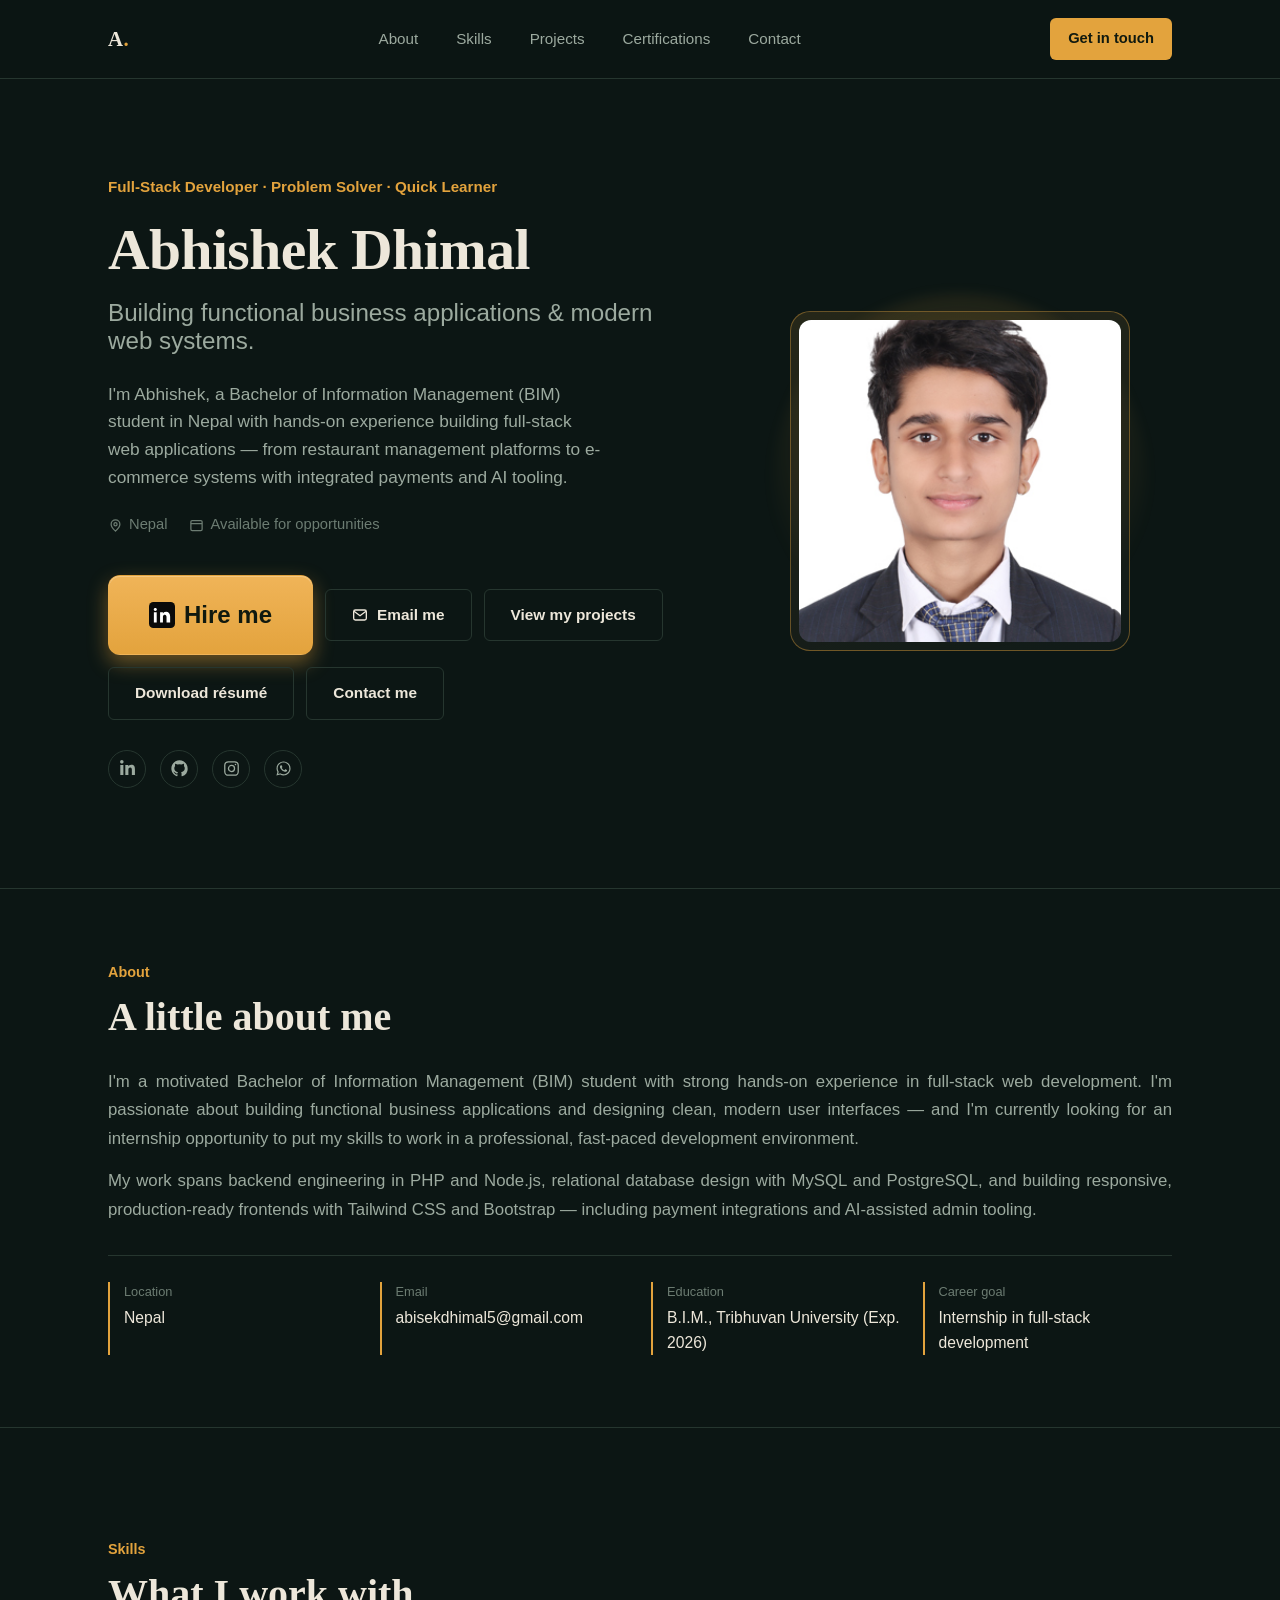
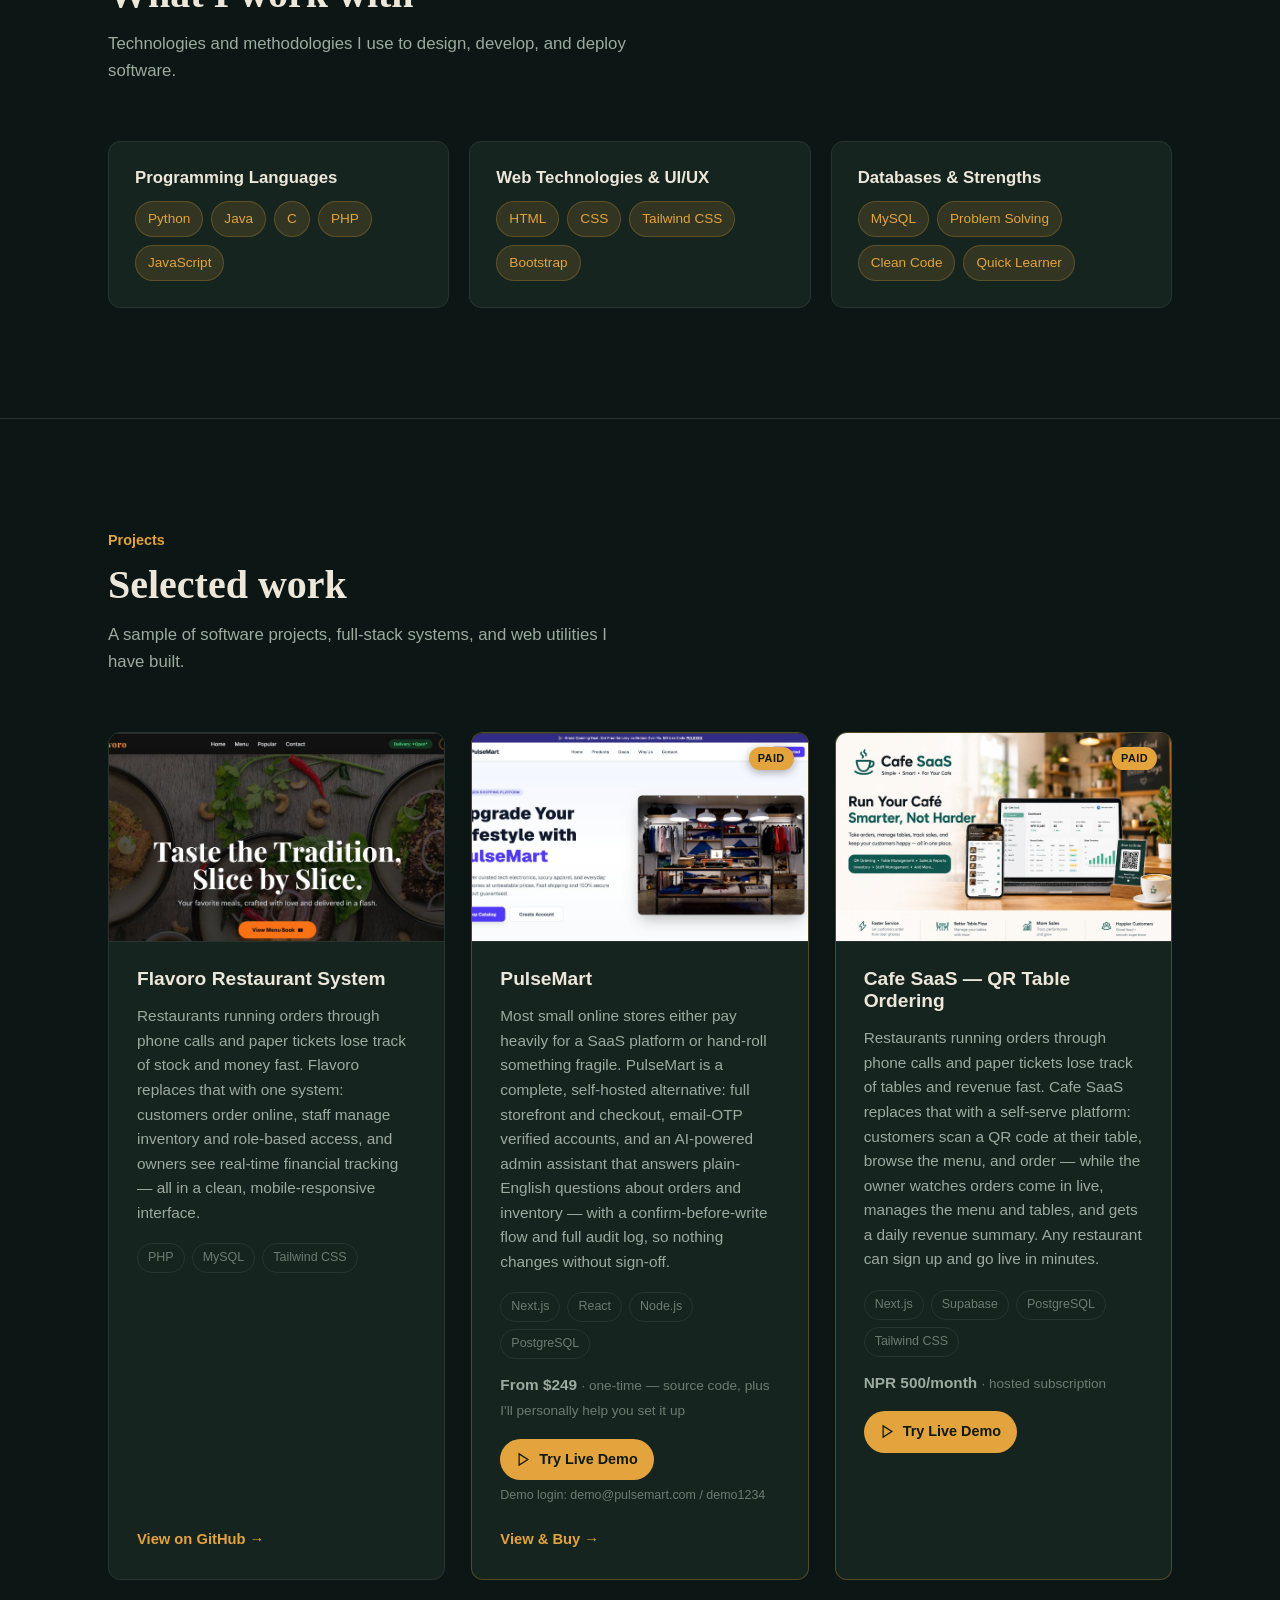
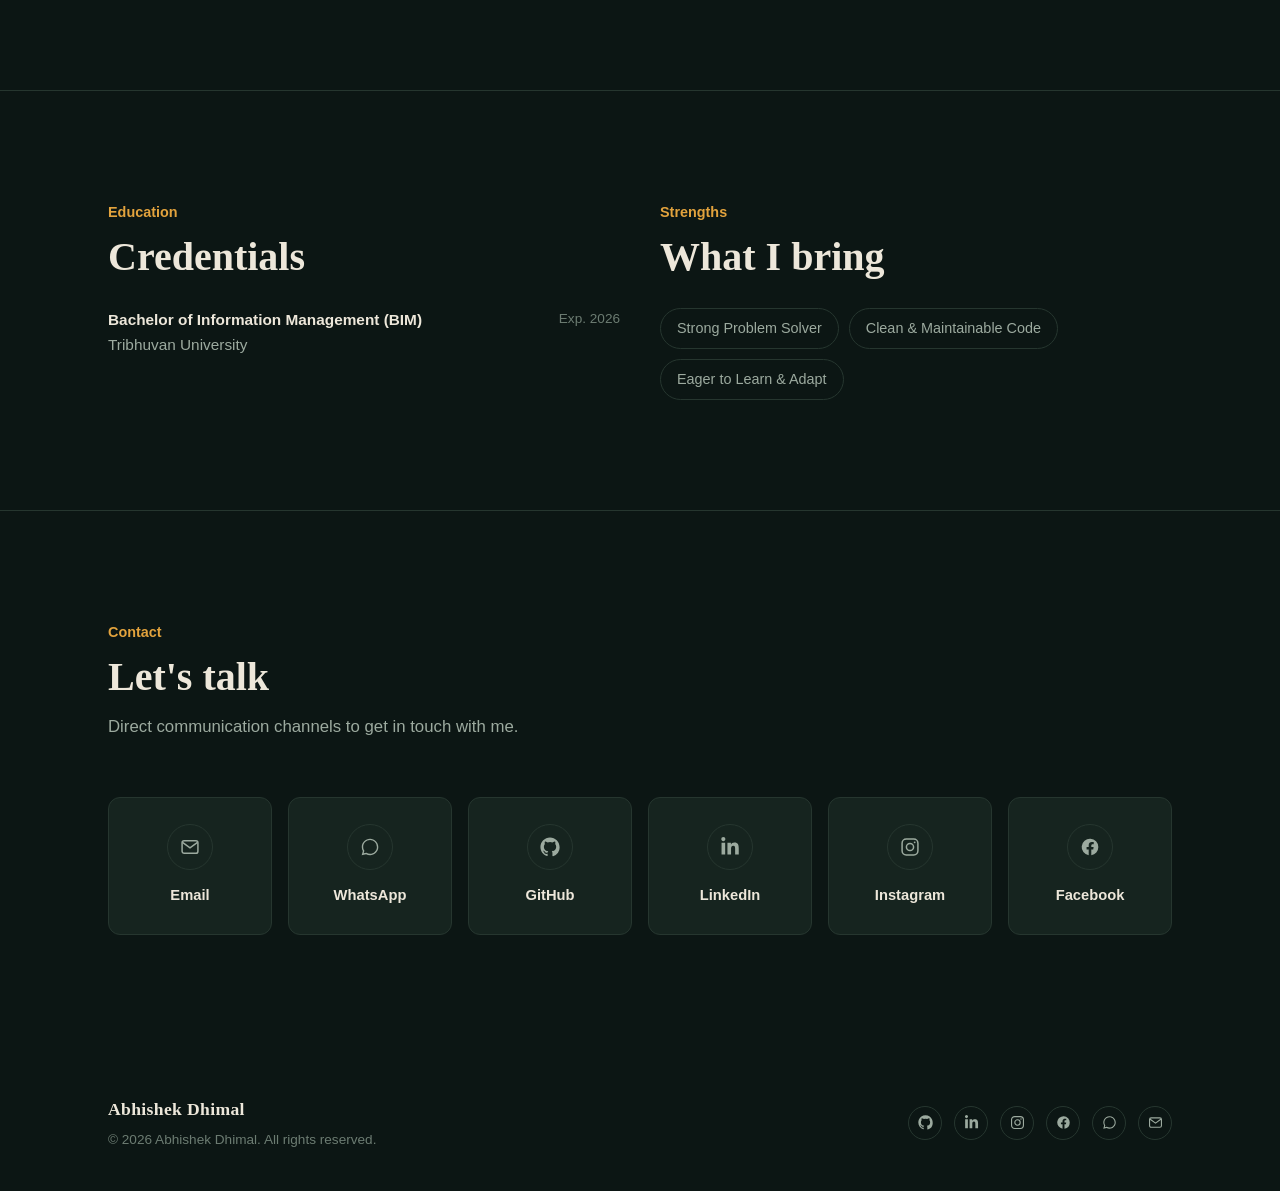
==== index.html @ b57d2985 "style: widen about section paragraphs and add justification Co-authored-by: aider (gemini/gemini-3.5" ====
<!DOCTYPE html>
<html lang="en">
<head>
<meta charset="UTF-8">
<meta name="viewport" content="width=device-width, initial-scale=1.0">
<title>Abhishek Dhimal — Portfolio</title>
<meta name="description" content="Abhishek Dhimal's personal portfolio — projects, skills, and contact.">

<meta property="og:type" content="website">
<meta property="og:url" content="https://abhishekdhimal.com.np">
<meta property="og:title" content="Abhishek Dhimal — Full-Stack Developer">
<meta property="og:description" content="BIM student building full-stack web applications — from restaurant management systems to e-commerce platforms with integrated payments and AI tooling.">
<meta property="og:image" content="https://abhishekdhimal.com.np/assets/pulsemart.jpg">
<meta name="twitter:card" content="summary_large_image">
<meta name="twitter:title" content="Abhishek Dhimal — Full-Stack Developer">
<meta name="twitter:description" content="BIM student building full-stack web applications — from restaurant management systems to e-commerce platforms with integrated payments and AI tooling.">
<meta name="twitter:image" content="https://abhishekdhimal.com.np/assets/pulsemart.jpg">
<!-- TODO: once you upload assets/profile.jpg, swap og:image/twitter:image above to point at that instead of pulsemart.jpg -->

<style>
  :root {
    /* ---------- Color tokens ---------- */
    --color-bg: #0C1614;
    --color-bg-raised: #121E1B;
    --color-bg-card: #16241F;
    --color-border: #26362F;
    --color-text: #EDE7DA;
    --color-text-dim: #9CAA9F;
    --color-text-faint: #6C7C72;
    --color-accent: #E3A33D;
    --color-accent-soft: rgba(227, 163, 61, 0.14);
    --color-accent-dim: #B9812A;

    /* ---------- Type ---------- */
    --font-display: 'Fraunces', Georgia, 'Times New Roman', serif;
    --font-body: 'Inter', -apple-system, BlinkMacSystemFont, 'Segoe UI', sans-serif;

    /* ---------- Layout ---------- */
    --max-width: 1120px;
    --radius-sm: 6px;
    --radius-md: 12px;
    --radius-lg: 20px;
    --transition: 240ms cubic-bezier(0.4, 0, 0.2, 1);
  }

  @media (prefers-reduced-motion: reduce) {
    * { animation-duration: 0.01ms !important; animation-iteration-count: 1 !important; transition-duration: 0.01ms !important; scroll-behavior: auto !important; }
  }

  *, *::before, *::after { box-sizing: border-box; }
  html { scroll-behavior: smooth; }

  body {
    margin: 0;
    background: var(--color-bg);
    color: var(--color-text);
    font-family: var(--font-body);
    font-size: 16px;
    line-height: 1.6;
    -webkit-font-smoothing: antialiased;
  }

  img { max-width: 100%; display: block; }

  a { color: inherit; text-decoration: none; }

  :focus-visible {
    outline: 2px solid var(--color-accent);
    outline-offset: 3px;
    border-radius: 4px;
  }

  h1, h2, h3, h4 {
    font-family: var(--font-display);
    font-weight: 600;
    line-height: 1.15;
    margin: 0;
    color: var(--color-text);
  }

  p { margin: 0; }

  .container {
    max-width: var(--max-width);
    margin: 0 auto;
    padding: 0 28px;
  }

  .section {
    padding: 110px 0;
    border-bottom: 1px solid var(--color-border);
  }

  #about.section {
    padding: 72px 0;
  }

  .section-head {
    max-width: 620px;
    margin-bottom: 56px;
  }

  #about .section-head {
    margin-bottom: 28px;
  }

  .section-head .kicker {
    color: var(--color-accent);
    font-size: 0.9rem;
    font-weight: 600;
    margin-bottom: 10px;
    display: block;
  }

  .section-head h2 {
    font-size: clamp(1.8rem, 3.2vw, 2.5rem);
  }

  .section-head .sub {
    margin-top: 14px;
    color: var(--color-text-dim);
    font-size: 1.05rem;
    max-width: 56ch;
  }

  /* ---------- Skip link ---------- */
  .skip-link {
    position: absolute;
    left: -9999px;
    top: auto;
    background: var(--color-accent);
    color: #10190f;
    padding: 12px 18px;
    border-radius: var(--radius-sm);
    z-index: 200;
    font-weight: 600;
  }
  .skip-link:focus {
    left: 20px;
    top: 20px;
  }

  /* ---------- Nav ---------- */
  .nav {
    position: sticky;
    top: 0;
    z-index: 100;
    background: rgba(12, 22, 20, 0.86);
    backdrop-filter: blur(10px);
    border-bottom: 1px solid var(--color-border);
  }

  .nav-inner {
    max-width: var(--max-width);
    margin: 0 auto;
    padding: 18px 28px;
    display: flex;
    align-items: center;
    justify-content: space-between;
  }

  .logo {
    font-family: var(--font-display);
    font-size: 1.3rem;
    font-weight: 600;
    letter-spacing: 0.02em;
    color: var(--color-text);
  }
  .logo span { color: var(--color-accent); }

  .nav-links {
    display: flex;
    gap: 34px;
    list-style: none;
    margin: 0;
    padding: 0;
  }

  .nav-links a {
    font-size: 0.95rem;
    color: var(--color-text-dim);
    transition: color var(--transition);
    padding: 6px 2px;
    border-bottom: 1px solid transparent;
  }
  .nav-links a:hover,
  .nav-links a:focus-visible { color: var(--color-text); border-bottom-color: var(--color-accent); }

  .nav-toggle {
    display: none;
    background: none;
    border: 1px solid var(--color-border);
    border-radius: var(--radius-sm);
    color: var(--color-text);
    width: 42px;
    height: 38px;
    align-items: center;
    justify-content: center;
    cursor: pointer;
  }
  .nav-toggle svg { width: 20px; height: 20px; }

  .nav-cta {
    display: inline-flex;
    align-items: center;
    gap: 8px;
    padding: 9px 18px;
    background: var(--color-accent);
    color: #10190f;
    border-radius: var(--radius-sm);
    font-weight: 600;
    font-size: 0.92rem;
    transition: background var(--transition), transform var(--transition);
  }
  .nav-cta:hover, .nav-cta:focus-visible { background: #f0b458; transform: translateY(-1px); }

  /* ---------- Hero ---------- */
  .hero {
    padding: 96px 0 100px;
    border-bottom: 1px solid var(--color-border);
  }

  .hero-inner {
    display: grid;
    grid-template-columns: 1.15fr 0.85fr;
    gap: 64px;
    align-items: center;
  }

  .hero-eyebrow {
    color: var(--color-accent);
    font-size: 0.95rem;
    font-weight: 600;
    margin-bottom: 18px;
  }

  .hero h1 {
    font-size: clamp(2.4rem, 5vw, 3.6rem);
    letter-spacing: -0.01em;
  }

  .hero h1 .accent-line {
    display: block;
    color: var(--color-text-dim);
    font-size: 0.42em;
    font-family: var(--font-body);
    font-weight: 500;
    margin-top: 16px;
    letter-spacing: 0;
  }

  .hero-about {
    margin-top: 26px;
    color: var(--color-text-dim);
    font-size: 1.08rem;
    max-width: 52ch;
  }

  .hero-meta {
    margin-top: 22px;
    display: flex;
    gap: 22px;
    flex-wrap: wrap;
    color: var(--color-text-faint);
    font-size: 0.92rem;
  }
  .hero-meta span { display: inline-flex; align-items: center; gap: 6px; }
  .hero-meta svg { width: 15px; height: 15px; flex-shrink: 0; }

  .hero-actions {
    margin-top: 38px;
    display: flex;
    gap: 12px;
    flex-wrap: wrap;
    align-items: center;
  }

  .btn {
    display: inline-flex;
    align-items: center;
    gap: 9px;
    padding: 13px 26px;
    border-radius: var(--radius-sm);
    font-weight: 600;
    font-size: 0.96rem;
    transition: background var(--transition), transform var(--transition), border-color var(--transition);
    border: 1px solid transparent;
  }

  .btn-primary { background: var(--color-accent); color: #10190f; }
  .btn-primary:hover, .btn-primary:focus-visible { background: #f0b458; transform: translateY(-2px); }

  @keyframes floatBtn {
    0%, 100% { transform: translateY(0); }
    50% { transform: translateY(-4px); }
  }

  .btn-hire-prominent {
    background: linear-gradient(180deg, #f0b458, var(--color-accent));
    color: #10190f;
    padding: 20px 40px;
    font-size: 1.5rem;
    font-weight: 700;
    border-radius: var(--radius-md);
    box-shadow: 0 8px 20px rgba(227,163,61,0.45), 0 2px 6px rgba(0,0,0,0.3), inset 0 1px 0 rgba(255,255,255,0.25);
    animation: floatBtn 2.5s ease-in-out infinite;
  }
  .btn-hire-prominent:hover, .btn-hire-prominent:focus-visible {
    background: linear-gradient(180deg, #f5c06b, #f0b458);
    transform: translateY(-4px) scale(1.03);
    box-shadow: 0 12px 28px rgba(227,163,61,0.6), 0 4px 10px rgba(0,0,0,0.4), inset 0 1px 0 rgba(255,255,255,0.3);
    animation-play-state: paused;
  }

  .btn-secondary {
    background: transparent;
    color: var(--color-text);
    border-color: var(--color-border);
  }
  .btn-secondary:hover, .btn-secondary:focus-visible { border-color: var(--color-accent); color: var(--color-accent); transform: translateY(-2px); }

  .hero-socials {
    margin-top: 30px;
    display: flex;
    gap: 14px;
    align-items: center;
  }

  .icon-btn {
    width: 38px;
    height: 38px;
    display: inline-flex;
    align-items: center;
    justify-content: center;
    border: 1px solid var(--color-border);
    border-radius: 50%;
    color: var(--color-text-dim);
    transition: border-color var(--transition), color var(--transition), transform var(--transition);
  }
  .icon-btn svg { width: 17px; height: 17px; }
  .icon-btn:hover, .icon-btn:focus-visible {
    border-color: var(--color-accent);
    color: var(--color-accent);
    transform: translateY(-2px);
  }

  /* ---------- Profile image ---------- */
  .profile-frame {
    position: relative;
    justify-self: center;
    width: min(100%, 340px);
  }

  .profile-glow {
    position: absolute;
    inset: -18px;
    background: radial-gradient(circle at 50% 40%, rgba(227,163,61,0.28), transparent 70%);
    filter: blur(6px);
    border-radius: 50%;
    z-index: 0;
  }

  .profile-image-wrap {
    position: relative;
    z-index: 1;
    aspect-ratio: 1 / 1;
    border-radius: var(--radius-lg);
    border: 1px solid rgba(227, 163, 61, 0.4);
    padding: 8px;
    background: linear-gradient(160deg, rgba(227,163,61,0.12), rgba(255,255,255,0.02));
  }

  .profile-image-inner {
    position: relative;
    width: 100%;
    height: 100%;
    border-radius: calc(var(--radius-lg) - 8px);
    overflow: hidden;
    background: var(--color-bg-card);
  }

  .profile-placeholder {
    position: absolute;
    inset: 0;
    display: flex;
    flex-direction: column;
    align-items: center;
    justify-content: center;
    gap: 10px;
    color: var(--color-text-faint);
    background:
      radial-gradient(circle at 50% 35%, rgba(227,163,61,0.10), transparent 60%),
      repeating-linear-gradient(135deg, rgba(255,255,255,0.02) 0px, rgba(255,255,255,0.02) 2px, transparent 2px, transparent 14px);
  }

  .profile-placeholder svg { width: 64px; height: 64px; color: var(--color-text-faint); opacity: 0.7; }

  .profile-placeholder span {
    font-size: 0.8rem;
    text-align: center;
    max-width: 70%;
    color: var(--color-text-faint);
  }

  .profile-image-inner img {
    position: relative;
    z-index: 1;
    width: 100%;
    height: 100%;
    object-fit: cover;
    object-position: center;
  }

  /* ---------- About ---------- */
  .about-grid {
    display: block;
  }

  .about-text p {
    color: var(--color-text-dim);
    font-size: 1.05rem;
    line-height: 1.7;
    margin-bottom: 14px;
    text-align: justify;
    text-justify: inter-word;
  }
  .about-text p:last-child { margin-bottom: 0; }

  .about-facts {
    margin-top: 30px;
    display: grid;
    grid-template-columns: repeat(4, 1fr);
    gap: 22px;
    padding-top: 26px;
    border-top: 1px solid var(--color-border);
  }

  .fact { border-left: 2px solid var(--color-accent); padding-left: 14px; }
  .fact .label { font-size: 0.8rem; color: var(--color-text-faint); text-transform: none; margin-bottom: 3px; }
  .fact .value { font-size: 0.98rem; color: var(--color-text); }

  /* ---------- Skills ---------- */
  .skills-grid {
    display: grid;
    grid-template-columns: repeat(auto-fit, minmax(230px, 1fr));
    gap: 20px;
  }

  .skill-card {
    background: var(--color-bg-card);
    border: 1px solid var(--color-border);
    border-radius: var(--radius-md);
    padding: 26px;
  }

  .skill-card h3 { font-size: 1.05rem; margin-bottom: 14px; font-family: var(--font-body); font-weight: 600; }

  .skill-tags { display: flex; flex-wrap: wrap; gap: 8px; }

  .skill-tag {
    font-size: 0.85rem;
    padding: 6px 12px;
    border-radius: 999px;
    background: var(--color-accent-soft);
    color: var(--color-accent);
    border: 1px solid rgba(227,163,61,0.25);
  }

  /* ---------- Projects ---------- */
  .projects-grid {
    display: grid;
    grid-template-columns: repeat(auto-fit, minmax(300px, 1fr));
    gap: 26px;
  }

  .project-card {
    background: var(--color-bg-card);
    border: 1px solid var(--color-border);
    border-radius: var(--radius-md);
    overflow: hidden;
    display: flex;
    flex-direction: column;
    transition: border-color var(--transition), transform var(--transition);
  }

  .project-card:hover { border-color: var(--color-accent-dim); transform: translateY(-3px); }

  .project-media {
    position: relative;
    aspect-ratio: 16 / 10;
    background: var(--color-bg-raised);
    border-bottom: 1px solid var(--color-border);
    overflow: hidden;
  }

  .project-media img {
    position: relative;
    z-index: 1;
    width: 100%;
    height: 100%;
    object-fit: cover;
    object-position: top center;
  }

  .project-media-placeholder {
    position: absolute;
    inset: 0;
    display: flex;
    align-items: center;
    justify-content: center;
    background:
      radial-gradient(circle at 30% 20%, rgba(227,163,61,0.16), transparent 55%),
      repeating-linear-gradient(135deg, rgba(255,255,255,0.02) 0px, rgba(255,255,255,0.02) 2px, transparent 2px, transparent 16px);
  }
  .project-media-placeholder svg { width: 46px; height: 46px; color: var(--color-text-faint); opacity: 0.55; }

  .project-card-body {
    padding: 26px 28px 28px;
    display: flex;
    flex-direction: column;
    gap: 14px;
    flex: 1;
  }

  .project-card-body h3 { font-size: 1.2rem; font-family: var(--font-body); font-weight: 600; }
  .project-card-body p { color: var(--color-text-dim); font-size: 0.96rem; }

  .project-demo-cta {
    display: flex;
    flex-direction: column;
    align-items: flex-start;
    gap: 6px;
    margin-top: 2px;
  }
  .project-demo-btn {
    display: inline-flex;
    align-items: center;
    gap: 8px;
    background: var(--color-accent);
    color: #10190f;
    font-weight: 700;
    font-size: 0.9rem;
    padding: 9px 16px;
    border-radius: 999px;
    transition: var(--transition);
  }
  .project-demo-btn:hover { background: var(--color-accent-dim); }
  .project-demo-btn svg { width: 15px; height: 15px; }
  .project-demo-note {
    font-size: 0.78rem;
    color: var(--color-text-faint);
  }

  .project-tags { display: flex; flex-wrap: wrap; gap: 7px; margin-top: 4px; }
  .project-tags span {
    font-size: 0.78rem;
    color: var(--color-text-faint);
    border: 1px solid var(--color-border);
    padding: 4px 10px;
    border-radius: 999px;
  }

  .project-link {
    margin-top: auto;
    padding-top: 8px;
    color: var(--color-accent);
    font-size: 0.92rem;
    font-weight: 600;
    display: inline-flex;
    align-items: center;
    gap: 6px;
  }

  .project-card-title { display: flex; align-items: center; gap: 10px; flex-wrap: wrap; }

  .project-badge {
    font-size: 0.68rem;
    font-weight: 700;
    letter-spacing: 0.04em;
    color: #10190f;
    background: var(--color-accent);
    padding: 3px 9px;
    border-radius: 999px;
  }

  .project-badge--media {
    position: absolute;
    z-index: 2;
    top: 14px;
    right: 14px;
    box-shadow: 0 2px 10px rgba(0,0,0,0.35);
  }

  .project-card--paid { border-color: rgba(227,163,61,0.3); }

  .project-price {
    color: var(--color-accent);
    font-size: 0.95rem;
    font-weight: 600;
  }
  .project-price span { color: var(--color-text-faint); font-weight: 400; font-size: 0.85rem; }

  /* ---------- Certifications / Interests ---------- */
  .split-grid {
    display: grid;
    grid-template-columns: 1fr 1fr;
    gap: 40px;
  }

  .list-block ul { list-style: none; margin: 0; padding: 0; display: flex; flex-direction: column; gap: 14px; }
  .list-block li {
    display: flex;
    justify-content: space-between;
    gap: 14px;
    padding-bottom: 14px;
    border-bottom: 1px solid var(--color-border);
    color: var(--color-text-dim);
    font-size: 0.96rem;
  }
  .list-block li:last-child { border-bottom: none; padding-bottom: 0; }
  .list-block li strong { color: var(--color-text); font-weight: 600; }
  .list-block li .meta { color: var(--color-text-faint); font-size: 0.85rem; white-space: nowrap; }

  .interest-pills { display: flex; flex-wrap: wrap; gap: 10px; }
  .interest-pills span {
    padding: 8px 16px;
    border-radius: 999px;
    border: 1px solid var(--color-border);
    color: var(--color-text-dim);
    font-size: 0.9rem;
  }

  /* ---------- Contact ---------- */
  .contact-grid {
    display: grid;
    grid-template-columns: repeat(auto-fit, minmax(150px, 1fr));
    gap: 16px;
  }

  .contact-card {
    background: var(--color-bg-card);
    border: 1px solid var(--color-border);
    border-radius: var(--radius-md);
    padding: 26px 20px;
    display: flex;
    flex-direction: column;
    align-items: center;
    gap: 14px;
    text-align: center;
    transition: border-color var(--transition), transform var(--transition), background var(--transition);
  }
  .contact-card:hover, .contact-card:focus-visible { border-color: var(--color-accent-dim); transform: translateY(-3px); background: var(--color-bg-raised); }

  .contact-card .icon-btn { width: 46px; height: 46px; pointer-events: none; }
  .contact-card .icon-btn svg { width: 20px; height: 20px; }

  .contact-card .label { font-size: 0.92rem; color: var(--color-text); font-weight: 600; }

  /* ---------- Footer ---------- */
  .footer {
    padding: 50px 0 40px;
  }

  .footer-inner {
    display: flex;
    justify-content: space-between;
    align-items: center;
    flex-wrap: wrap;
    gap: 20px;
  }

  .footer-brand { display: flex; flex-direction: column; gap: 6px; }
  .footer-brand .logo { font-size: 1.1rem; }
  .footer-brand p { color: var(--color-text-faint); font-size: 0.85rem; }

  .footer-socials { display: flex; gap: 12px; }
  .footer-socials .icon-btn { width: 34px; height: 34px; }
  .footer-socials .icon-btn svg { width: 15px; height: 15px; }

  /* ---------- Responsive ---------- */
  @media (max-width: 860px) {
    .hero-inner { grid-template-columns: 1fr; }
    .profile-frame { order: -1; width: min(100%, 240px); }
    .about-facts { grid-template-columns: repeat(2, 1fr); }
    .split-grid { grid-template-columns: 1fr; }
    .section { padding: 76px 0; }
    #about.section { padding: 56px 0; }
  }

  @media (max-width: 720px) {
    .nav-links { display: none; }
    .nav-toggle { display: inline-flex; }
    .nav.open .nav-links {
      display: flex;
      position: absolute;
      top: 100%;
      left: 0;
      right: 0;
      flex-direction: column;
      background: var(--color-bg-raised);
      padding: 20px 28px;
      gap: 18px;
      border-bottom: 1px solid var(--color-border);
    }
    .about-facts { grid-template-columns: 1fr; }
    .footer-inner { flex-direction: column; align-items: flex-start; }
  }

  @media (max-width: 480px) {
    .hero-actions .btn {
      width: 100%;
      justify-content: center;
    }
  }
</style>
</head>
<body>

<a class="skip-link" href="#main">Skip to content</a>

<script>
  window.SOCIAL_LINKS = {
    github:    "https://github.com/abisek-stack",
    linkedin:  "https://www.linkedin.com/in/abhishek-dhimal-465858387/",
    instagram: "https://www.instagram.com/imabisek_3/", // TODO: add your Instagram link
    facebook:  "https://www.facebook.com/abishek.dhimal.1447", // TODO: add your Facebook link
    whatsapp:  "https://wa.me/9779827064592",
    email:     "mailto:abisekdhimal5@gmail.com?subject=Job%20Opportunity%20for%20Abhishek&body=Hi%20Abhishek%2C%0A%0AI%20came%20across%20your%20portfolio%20and%20wanted%20to%20reach%20out%20about..."
  };
</script>

<!-- ============ NAV ============ -->
<nav class="nav" id="siteNav">
  <div class="nav-inner">
    <a href="#top" class="logo">A<span>.</span></a>
    <ul class="nav-links">
      <li><a href="#about">About</a></li>
      <li><a href="#skills">Skills</a></li>
      <li><a href="#projects">Projects</a></li>
      <li><a href="#certifications">Certifications</a></li>
      <li><a href="#contact">Contact</a></li>
    </ul>
    <a href="#contact" class="nav-cta">Get in touch</a>
    <button class="nav-toggle" id="navToggle" aria-label="Toggle navigation menu" aria-expanded="false" aria-controls="siteNav">
      <svg viewBox="0 0 24 24" fill="none" stroke="currentColor" stroke-width="2"><line x1="3" y1="6" x2="21" y2="6"/><line x1="3" y1="12" x2="21" y2="12"/><line x1="3" y1="18" x2="21" y2="18"/></svg>
    </button>
  </div>
</nav>

<main id="main">

  <!-- ============ HERO ============ -->
  <header class="hero" id="top">
    <div class="container hero-inner">
      <div>
        <p class="hero-eyebrow">Full-Stack Developer &middot; Problem Solver &middot; Quick Learner</p>
        <h1>
          Abhishek Dhimal
          <span class="accent-line">Building functional business applications &amp; modern web systems.</span>
        </h1>
        <p class="hero-about">
          I'm Abhishek, a Bachelor of Information Management (BIM) student in Nepal with hands-on experience building full-stack web applications — from restaurant management platforms to e-commerce systems with integrated payments and AI tooling.
        </p>
        <div class="hero-meta">
          <span>
            <svg viewBox="0 0 24 24" fill="none" stroke="currentColor" stroke-width="2"><path d="M12 21s-7-6.2-7-11a7 7 0 0 1 14 0c0 4.8-7 11-7 11z"/><circle cx="12" cy="10" r="2.5"/></svg>
            Nepal
          </span>
          <span>
            <svg viewBox="0 0 24 24" fill="none" stroke="currentColor" stroke-width="2"><rect x="3" y="4" width="18" height="16" rx="2"/><path d="M3 9h18"/></svg>
            Available for opportunities
          </span>
        </div>
        <div class="hero-actions">
          <a href="https://www.linkedin.com/in/abhishek-dhimal-465858387/" target="_blank" rel="noopener noreferrer" class="btn btn-hire-prominent">
            <svg xmlns="http://www.w3.org/2000/svg" viewBox="0 0 24 24" width="26" height="26">
              <rect width="24" height="24" rx="4" fill="#0A0A0A"/>
              <path fill="#FFFFFF" d="M7.12 9.5H4.5V19h2.62V9.5zM5.81 8.25c.9 0 1.46-.6 1.46-1.35 -.02-.77-.56-1.35-1.44-1.35s-1.46.58-1.46 1.35c0 .75.56 1.35 1.42 1.35h.02zM19.5 19h.01v-5.6 c0-3-1.6-4.4-3.74-4.4-1.72 0-2.49.95-2.92 1.62V9.5H10.24s.03.75 0 9.5h2.62v-5.3c0-.28.02-.57.1-.77 .23-.57.75-1.16 1.62-1.16 1.14 0 1.6.87 1.6 2.15V19h2.32z"/>
            </svg>
            Hire me
          </a>
          <a href="mailto:abisekdhimal5@gmail.com?subject=Job%20Opportunity%20for%20Abhishek&body=Hi%20Abhishek%2C%0A%0AI%20came%20across%20your%20portfolio%20and%20wanted%20to%20reach%20out%20about..." class="btn btn-secondary">
            <svg viewBox="0 0 24 24" width="16" height="16" fill="none" stroke="currentColor" stroke-width="2"><rect x="2.5" y="4.5" width="19" height="15" rx="2.5"/><path d="M3 6.5l9 6.5 9-6.5"/></svg>
            Email me
          </a>
          <a href="#projects" class="btn btn-secondary">View my projects</a>
          <a href="assets/Abhishek_Dhimal_Resume.pdf" class="btn btn-secondary" download>Download résumé</a>
          <a href="#contact" class="btn btn-secondary">Contact me</a>
        </div>
        <div class="hero-socials" aria-label="Social media links">
          <a class="icon-btn" id="hero-linkedin" href="#" target="_blank" rel="noopener noreferrer" aria-label="LinkedIn profile">
            <svg xmlns="http://www.w3.org/2000/svg" viewBox="0 0 448 512" width="20" height="20" fill="currentColor">
              <path d="M100.28 448H7.4V148.9h92.88zm-46.44-341C24.14 107 0 82.85 0 53.19a53.19 53.19 0 0 1 106.38 0c0 29.66-24.14 53.81-53.19 53.81zM447.9 448h-92.68V302.4c0-34.7-.7-79.3-48.29-79.3-48.29 0-55.69 37.7-55.69 76.7V448h-92.78V148.9h89.05v40.8h1.3c12.4-23.5 42.69-48.3 87.88-48.3 94 0 111.28 61.9 111.28 142.3z"/>
            </svg>
          </a>
          <a class="icon-btn" id="hero-github" href="#" target="_blank" rel="noopener noreferrer" aria-label="GitHub profile">
            <svg viewBox="0 0 24 24" fill="currentColor"><path d="M12 .5C5.65.5.5 5.65.5 12c0 5.08 3.29 9.39 7.86 10.91.58.1.79-.25.79-.56 0-.27-.01-1.17-.02-2.12-3.2.7-3.88-1.36-3.88-1.36-.52-1.33-1.28-1.68-1.28-1.68-1.04-.71.08-.7.08-.7 1.16.08 1.77 1.19 1.77 1.19 1.03 1.76 2.7 1.25 3.36.96.1-.75.4-1.25.73-1.54-2.55-.29-5.24-1.28-5.24-5.68 0-1.26.45-2.28 1.19-3.08-.12-.29-.52-1.46.11-3.05 0 0 .97-.31 3.18 1.18a11 11 0 0 1 5.79 0c2.2-1.49 3.17-1.18 3.17-1.18.64 1.59.24 2.76.12 3.05.74.8 1.19 1.82 1.19 3.08 0 4.41-2.7 5.38-5.27 5.67.42.36.78 1.07.78 2.16 0 1.56-.01 2.82-.01 3.2 0 .31.21.67.8.56A10.52 10.52 0 0 0 23.5 12c0-6.35-5.15-11.5-11.5-11.5z"/></svg>
          </a>
          <a class="icon-btn" id="hero-instagram" href="#" target="_blank" rel="noopener noreferrer" aria-label="Instagram profile">
            <svg viewBox="0 0 24 24" fill="none" stroke="currentColor" stroke-width="1.8"><rect x="2.5" y="2.5" width="19" height="19" rx="5"/><circle cx="12" cy="12" r="4.3"/><circle cx="17.6" cy="6.4" r="1.1" fill="currentColor" stroke="none"/></svg>
          </a>
          <a class="icon-btn" id="hero-whatsapp" href="#" target="_blank" rel="noopener noreferrer" aria-label="Chat on WhatsApp">
            <svg viewBox="0 0 24 24" fill="currentColor"><path d="M12.04 2C6.58 2 2.13 6.45 2.13 11.91c0 1.79.47 3.47 1.29 4.92L2 22l5.32-1.39a9.86 9.86 0 0 0 4.72 1.2h.01c5.46 0 9.9-4.45 9.9-9.9C21.95 6.45 17.5 2 12.04 2zm0 18.12h-.01a8.2 8.2 0 0 1-4.18-1.15l-.3-.18-3.12.82.83-3.05-.2-.31a8.18 8.18 0 0 1-1.25-4.34c0-4.53 3.69-8.22 8.24-8.22 2.2 0 4.27.86 5.82 2.42a8.15 8.15 0 0 1 2.41 5.81c0 4.53-3.69 8.2-8.24 8.2zm4.51-6.16c-.25-.12-1.47-.72-1.7-.81-.23-.08-.39-.12-.56.13-.17.25-.64.81-.78.97-.14.17-.29.19-.53.06-.25-.12-1.05-.39-2-1.23-.74-.66-1.24-1.47-1.39-1.72-.14-.25-.02-.38.11-.51.11-.11.25-.29.37-.43.12-.15.16-.25.25-.41.08-.17.04-.31-.02-.44-.06-.12-.56-1.35-.77-1.85-.2-.48-.41-.42-.56-.42-.14 0-.31-.02-.48-.02s-.44.06-.67.31c-.23.25-.87.85-.87 2.08 0 1.23.89 2.42 1.02 2.58.12.17 1.75 2.67 4.24 3.74.59.26 1.05.41 1.41.52.59.19 1.13.16 1.56.1.48-.07 1.47-.6 1.67-1.18.21-.58.21-1.07.15-1.18-.06-.1-.23-.17-.48-.29z"/></svg>
          </a>
        </div>
      </div>

      <div class="profile-frame">
        <div class="profile-glow" aria-hidden="true"></div>
        <div class="profile-image-wrap">
          <div class="profile-image-inner">
            <div class="profile-placeholder" id="hero-placeholder">
              <svg viewBox="0 0 24 24" fill="none" stroke="currentColor" stroke-width="1.5"><circle cx="12" cy="8.5" r="3.6"/><path d="M4.5 20c1.3-3.6 4.2-5.5 7.5-5.5s6.2 1.9 7.5 5.5"/></svg>
              <span>Add assets/profile.jpg to show your photo here</span>
            </div>
            <img
              src="assets/profile.jpg"
              alt="Portrait of Abhishek Dhimal"
              loading="eager"
              onerror="this.style.display='none'"
              onload="document.getElementById('hero-placeholder').style.display='none'">
          </div>
        </div>
      </div>

    </div>
  </header>

  <!-- ============ ABOUT ============ -->
  <section class="section" id="about">
    <div class="container">
      <div class="section-head">
        <span class="kicker">About</span>
        <h2>A little about me</h2>
      </div>
      <div class="about-grid">
        <div class="about-text">
          <p>
            I'm a motivated Bachelor of Information Management (BIM) student with strong hands-on experience in full-stack web development. I'm passionate about building functional business applications and designing clean, modern user interfaces — and I'm currently looking for an internship opportunity to put my skills to work in a professional, fast-paced development environment.
          </p>
          <p>
            My work spans backend engineering in PHP and Node.js, relational database design with MySQL and PostgreSQL, and building responsive, production-ready frontends with Tailwind CSS and Bootstrap — including payment integrations and AI-assisted admin tooling.
          </p>
        </div>
        <div class="about-facts">
          <div class="fact">
            <div class="label">Location</div>
            <div class="value">Nepal</div>
          </div>
          <div class="fact">
            <div class="label">Email</div>
            <div class="value">abisekdhimal5@gmail.com</div>
          </div>
          <div class="fact">
            <div class="label">Education</div>
            <div class="value">B.I.M., Tribhuvan University (Exp. 2026)</div>
          </div>
          <div class="fact">
            <div class="label">Career goal</div>
            <div class="value">Internship in full-stack development</div>
          </div>
        </div>
      </div>
    </div>
  </section>

  <!-- ============ SKILLS ============ -->
  <section class="section" id="skills">
    <div class="container">
      <div class="section-head">
        <span class="kicker">Skills</span>
        <h2>What I work with</h2>
        <p class="sub">Technologies and methodologies I use to design, develop, and deploy software.</p>
      </div>
      <div class="skills-grid">
        <div class="skill-card">
          <h3>Programming Languages</h3>
          <div class="skill-tags">
            <span class="skill-tag">Python</span>
            <span class="skill-tag">Java</span>
            <span class="skill-tag">C</span>
            <span class="skill-tag">PHP</span>
            <span class="skill-tag">JavaScript</span>
          </div>
        </div>
        <div class="skill-card">
          <h3>Web Technologies &amp; UI/UX</h3>
          <div class="skill-tags">
            <span class="skill-tag">HTML</span>
            <span class="skill-tag">CSS</span>
            <span class="skill-tag">Tailwind CSS</span>
            <span class="skill-tag">Bootstrap</span>
          </div>
        </div>
        <div class="skill-card">
          <h3>Databases &amp; Strengths</h3>
          <div class="skill-tags">
            <span class="skill-tag">MySQL</span>
            <span class="skill-tag">Problem Solving</span>
            <span class="skill-tag">Clean Code</span>
            <span class="skill-tag">Quick Learner</span>
          </div>
        </div>
      </div>
    </div>
  </section>

  <!-- ============ PROJECTS ============ -->
  <section class="section" id="projects">
    <div class="container">
      <div class="section-head">
        <span class="kicker">Projects</span>
        <h2>Selected work</h2>
        <p class="sub">A sample of software projects, full-stack systems, and web utilities I have built.</p>
      </div>
      <div class="projects-grid">
        <div class="project-card">
          <div class="project-media">
            <div class="project-media-placeholder" id="flavoro-media-placeholder">
              <svg viewBox="0 0 24 24" fill="none" stroke="currentColor" stroke-width="1.5"><path d="M8 2v6M12 2v6M16 2v6M6 8h12l-1 13a2 2 0 0 1-2 2H9a2 2 0 0 1-2-2L6 8z"/></svg>
            </div>
            <img src="assets/flavoro.jpg" alt="Flavoro restaurant ordering interface" loading="lazy"
              onerror="this.style.display='none'"
              onload="document.getElementById('flavoro-media-placeholder').style.display='none'">
          </div>
          <div class="project-card-body">
            <h3>Flavoro Restaurant System</h3>
            <p>Restaurants running orders through phone calls and paper tickets lose track of stock and money fast. Flavoro replaces that with one system: customers order online, staff manage inventory and role-based access, and owners see real-time financial tracking — all in a clean, mobile-responsive interface.</p>
            <div class="project-tags"><span>PHP</span><span>MySQL</span><span>Tailwind CSS</span></div>
            <a class="project-link" id="flavoro-link" href="https://github.com/abisek-stack/online_food_ordering_and_restaurant_mangement_system" target="_blank" rel="noopener noreferrer">View on GitHub →</a>
          </div>
        </div>
        <div class="project-card project-card--paid">
          <div class="project-media">
            <div class="project-media-placeholder" id="pulsemart-media-placeholder">
              <svg viewBox="0 0 24 24" fill="none" stroke="currentColor" stroke-width="1.5"><circle cx="9" cy="21" r="1.4"/><circle cx="18" cy="21" r="1.4"/><path d="M2.5 3h2.6l2.7 12.2a2 2 0 0 0 2 1.6h8.1a2 2 0 0 0 2-1.6L21.5 8H6"/></svg>
            </div>
            <img src="assets/pulsemart.jpg" alt="PulseMart storefront and admin dashboard" loading="lazy"
              onerror="this.style.display='none'"
              onload="document.getElementById('pulsemart-media-placeholder').style.display='none'">
            <span class="project-badge project-badge--media">PAID</span>
          </div>
          <div class="project-card-body">
            <h3>PulseMart</h3>
            <p>Most small online stores either pay heavily for a SaaS platform or hand-roll something fragile. PulseMart is a complete, self-hosted alternative: full storefront and checkout, email-OTP verified accounts, and an AI-powered admin assistant that answers plain-English questions about orders and inventory — with a confirm-before-write flow and full audit log, so nothing changes without sign-off.</p>
            <div class="project-tags"><span>Next.js</span><span>React</span><span>Node.js</span><span>PostgreSQL</span></div>
            <p class="project-price">From $249 <span>· one-time — source code, plus I'll personally help you set it up</span></p>
            <div class="project-demo-cta">
              <!-- TODO: replace with your real deployed demo URL, e.g. https://demo.abhishekdhimal.com.np -->
              <a class="project-demo-btn" id="pulsemart-demo-link" href="https://demo.abhishekdhimal.com.np" target="_blank" rel="noopener noreferrer">
                <svg viewBox="0 0 24 24" fill="none" stroke="currentColor" stroke-width="2"><path d="M5 3l14 9-14 9V3z"/></svg>
                Try Live Demo
              </a>
              <!-- TODO: set up a demo account (see guide below) and update these credentials -->
              <span class="project-demo-note">Demo login: demo@pulsemart.com / demo1234</span>
            </div>
            <a class="project-link" id="pulsemart-buy-link" href="https://wa.me/9779827064592?text=Hi%20Abhishek%2C%20I%27m%20interested%20in%20PulseMart." target="_blank" rel="noopener noreferrer">View &amp; Buy →</a>
          </div>
        </div>
        <div class="project-card project-card--paid">
          <div class="project-media">
            <div class="project-media-placeholder" id="cafesaas-media-placeholder">
              <svg viewBox="0 0 24 24" fill="none" stroke="currentColor" stroke-width="1.5"><path d="M3 9h14v7a3 3 0 0 1-3 3H6a3 3 0 0 1-3-3V9z"/><path d="M17 9h2a2.5 2.5 0 0 1 0 5h-2"/><path d="M7 3v3M11 3v3M15 3v3"/></svg>
            </div>
            <!-- TODO: add assets/cafe-saas.jpg (a screenshot of the ordering page or owner dashboard) -->
            <img src="assets/cafe-saas.jpg" alt="Cafe SaaS QR ordering and owner dashboard" loading="lazy"
              onerror="this.style.display='none'"
              onload="document.getElementById('cafesaas-media-placeholder').style.display='none'">
            <span class="project-badge project-badge--media">PAID</span>
          </div>
          <div class="project-card-body">
            <h3>Cafe SaaS — QR Table Ordering</h3>
            <p>Restaurants running orders through phone calls and paper tickets lose track of tables and revenue fast. Cafe SaaS replaces that with a self-serve platform: customers scan a QR code at their table, browse the menu, and order — while the owner watches orders come in live, manages the menu and tables, and gets a daily revenue summary. Any restaurant can sign up and go live in minutes.</p>
            <div class="project-tags"><span>Next.js</span><span>Supabase</span><span>PostgreSQL</span><span>Tailwind CSS</span></div>
            <p class="project-price">NPR 500/month <span>· hosted subscription</span></p>
            <div class="project-demo-cta">
              <a class="project-demo-btn" id="cafesaas-demo-link" href="https://cafe-saas-nine.vercel.app" target="_blank" rel="noopener noreferrer">
                <svg viewBox="0 0 24 24" fill="none" stroke="currentColor" stroke-width="2"><path d="M5 3l14 9-14 9V3z"/></svg>
                Try Live Demo
              </a>
            </div>
          </div>
        </div>
      </div>
    </div>
  </section>

  <!-- ============ CERTIFICATIONS & INTERESTS ============ -->
  <section class="section" id="certifications">
    <div class="container split-grid">
      <div class="list-block">
        <div class="section-head" style="margin-bottom:28px;">
          <span class="kicker">Education</span>
          <h2>Credentials</h2>
        </div>
        <ul>
          <li><span><strong>Bachelor of Information Management (BIM)</strong><br>Tribhuvan University</span><span class="meta">Exp. 2026</span></li>
        </ul>
      </div>
      <div class="list-block">
        <div class="section-head" style="margin-bottom:28px;">
          <span class="kicker">Strengths</span>
          <h2>What I bring</h2>
        </div>
        <div class="interest-pills">
          <span>Strong Problem Solver</span>
          <span>Clean &amp; Maintainable Code</span>
          <span>Eager to Learn &amp; Adapt</span>
        </div>
      </div>
    </div>
  </section>

  <!-- ============ CONTACT ============ -->
  <section class="section" id="contact" style="border-bottom:none;">
    <div class="container">
      <div class="section-head">
        <span class="kicker">Contact</span>
        <h2>Let's talk</h2>
        <p class="sub">Direct communication channels to get in touch with me.</p>
      </div>
      <div class="contact-grid">
        <a class="contact-card" id="contact-email" href="#">
          <span class="icon-btn" aria-hidden="true">
            <svg viewBox="0 0 24 24" fill="none" stroke="currentColor" stroke-width="1.8"><rect x="2.5" y="4.5" width="19" height="15" rx="2.5"/><path d="M3 6.5l9 6.5 9-6.5"/></svg>
          </span>
          <span class="label">Email</span>
        </a>
        <a class="contact-card" id="contact-whatsapp" href="#" target="_blank" rel="noopener noreferrer">
          <span class="icon-btn" aria-hidden="true">
            <svg viewBox="0 0 24 24" fill="currentColor"><path d="M12.04 2C6.58 2 2.13 6.45 2.13 11.91c0 1.79.47 3.47 1.29 4.92L2 22l5.32-1.39a9.86 9.86 0 0 0 4.72 1.2h.01c5.46 0 9.9-4.45 9.9-9.9C21.95 6.45 17.5 2 12.04 2zm0 18.12h-.01a8.2 8.2 0 0 1-4.18-1.15l-.3-.18-3.12.82.83-3.05-.2-.31a8.18 8.18 0 0 1-1.25-4.34c0-4.53 3.69-8.22 8.24-8.22 2.2 0 4.27.86 5.82 2.42a8.15 8.15 0 0 1 2.41 5.81c0 4.53-3.69 8.2-8.24 8.2z"/></svg>
          </span>
          <span class="label">WhatsApp</span>
        </a>
        <a class="contact-card" id="contact-github" href="#" target="_blank" rel="noopener noreferrer">
          <span class="icon-btn" aria-hidden="true">
            <svg viewBox="0 0 24 24" fill="currentColor"><path d="M12 .5C5.65.5.5 5.65.5 12c0 5.08 3.29 9.39 7.86 10.91.58.1.79-.25.79-.56 0-.27-.01-1.17-.02-2.12-3.2.7-3.88-1.36-3.88-1.36-.52-1.33-1.28-1.68-1.28-1.68-1.04-.71.08-.7.08-.7 1.16.08 1.77 1.19 1.77 1.19 1.03 1.76 2.7 1.25 3.36.96.1-.75.4-1.25.73-1.54-2.55-.29-5.24-1.28-5.24-5.68 0-1.26.45-2.28 1.19-3.08-.12-.29-.52-1.46.11-3.05 0 0 .97-.31 3.18 1.18a11 11 0 0 1 5.79 0c2.2-1.49 3.17-1.18 3.17-1.18.64 1.59.24 2.76.12 3.05.74.8 1.19 1.82 1.19 3.08 0 4.41-2.7 5.38-5.27 5.67.42.36.78 1.07.78 2.16 0 1.56-.01 2.82-.01 3.2 0 .31.21.67.8.56A10.52 10.52 0 0 0 23.5 12c0-6.35-5.15-11.5-11.5-11.5z"/></svg>
          </span>
          <span class="label">GitHub</span>
        </a>
        <a class="contact-card" id="contact-linkedin" href="#" target="_blank" rel="noopener noreferrer">
          <span class="icon-btn" aria-hidden="true">
            <svg xmlns="http://www.w3.org/2000/svg" viewBox="0 0 448 512" width="20" height="20" fill="currentColor">
              <path d="M100.28 448H7.4V148.9h92.88zm-46.44-341C24.14 107 0 82.85 0 53.19a53.19 53.19 0 0 1 106.38 0c0 29.66-24.14 53.81-53.19 53.81zM447.9 448h-92.68V302.4c0-34.7-.7-79.3-48.29-79.3-48.29 0-55.69 37.7-55.69 76.7V448h-92.78V148.9h89.05v40.8h1.3c12.4-23.5 42.69-48.3 87.88-48.3 94 0 111.28 61.9 111.28 142.3z"/>
            </svg>
          </span>
          <span class="label">LinkedIn</span>
        </a>
        <a class="contact-card" id="contact-instagram" href="#" target="_blank" rel="noopener noreferrer">
          <span class="icon-btn" aria-hidden="true">
            <svg viewBox="0 0 24 24" fill="none" stroke="currentColor" stroke-width="1.8"><rect x="2.5" y="2.5" width="19" height="19" rx="5"/><circle cx="12" cy="12" r="4.3"/><circle cx="17.6" cy="6.4" r="1.1" fill="currentColor" stroke="none"/></svg>
          </span>
          <span class="label">Instagram</span>
        </a>
        <a class="contact-card" id="contact-facebook" href="#" target="_blank" rel="noopener noreferrer">
          <span class="icon-btn" aria-hidden="true">
            <svg viewBox="0 0 24 24" fill="currentColor"><path d="M22 12a10 10 0 1 0-11.56 9.88v-6.99H7.9V12h2.54V9.8c0-2.5 1.49-3.89 3.77-3.89 1.1 0 2.24.2 2.24.2v2.46h-1.26c-1.24 0-1.63.77-1.63 1.56V12h2.78l-.44 2.89h-2.34v6.99A10 10 0 0 0 22 12z"/></svg>
          </span>
          <span class="label">Facebook</span>
        </a>
      </div>
    </div>
  </section>

</main>

<!-- ============ FOOTER ============ -->
<footer class="footer">
  <div class="container footer-inner">
    <div class="footer-brand">
      <span class="logo">Abhishek Dhimal</span>
      <p>&copy; <span id="year"></span> Abhishek Dhimal. All rights reserved.</p>
    </div>
    <div class="footer-socials" aria-label="Social media links">
      <a class="icon-btn" id="footer-github" href="#" target="_blank" rel="noopener noreferrer" aria-label="GitHub">
        <svg viewBox="0 0 24 24" fill="currentColor"><path d="M12 .5C5.65.5.5 5.65.5 12c0 5.08 3.29 9.39 7.86 10.91.58.1.79-.25.79-.56 0-.27-.01-1.17-.02-2.12-3.2.7-3.88-1.36-3.88-1.36-.52-1.33-1.28-1.68-1.28-1.68-1.04-.71.08-.7.08-.7 1.16.08 1.77 1.19 1.77 1.19 1.03 1.76 2.7 1.25 3.36.96.1-.75.4-1.25.73-1.54-2.55-.29-5.24-1.28-5.24-5.68 0-1.26.45-2.28 1.19-3.08-.12-.29-.52-1.46.11-3.05 0 0 .97-.31 3.18 1.18a11 11 0 0 1 5.79 0c2.2-1.49 3.17-1.18 3.17-1.18.64 1.59.24 2.76.12 3.05.74.8 1.19 1.82 1.19 3.08 0 4.41-2.7 5.38-5.27 5.67.42.36.78 1.07.78 2.16 0 1.56-.01 2.82-.01 3.2 0 .31.21.67.8.56A10.52 10.52 0 0 0 23.5 12c0-6.35-5.15-11.5-11.5-11.5z"/></svg>
      </a>
      <a class="icon-btn" id="footer-linkedin" href="#" target="_blank" rel="noopener noreferrer" aria-label="LinkedIn">
        <svg xmlns="http://www.w3.org/2000/svg" viewBox="0 0 448 512" width="20" height="20" fill="currentColor">
          <path d="M100.28 448H7.4V148.9h92.88zm-46.44-341C24.14 107 0 82.85 0 53.19a53.19 53.19 0 0 1 106.38 0c0 29.66-24.14 53.81-53.19 53.81zM447.9 448h-92.68V302.4c0-34.7-.7-79.3-48.29-79.3-48.29 0-55.69 37.7-55.69 76.7V448h-92.78V148.9h89.05v40.8h1.3c12.4-23.5 42.69-48.3 87.88-48.3 94 0 111.28 61.9 111.28 142.3z"/>
        </svg>
      </a>
      <a class="icon-btn" id="footer-instagram" href="#" target="_blank" rel="noopener noreferrer" aria-label="Instagram">
        <svg viewBox="0 0 24 24" fill="none" stroke="currentColor" stroke-width="1.8"><rect x="2.5" y="2.5" width="19" height="19" rx="5"/><circle cx="12" cy="12" r="4.3"/><circle cx="17.6" cy="6.4" r="1.1" fill="currentColor" stroke="none"/></svg>
      </a>
      <a class="icon-btn" id="footer-facebook" href="#" target="_blank" rel="noopener noreferrer" aria-label="Facebook">
        <svg viewBox="0 0 24 24" fill="currentColor"><path d="M22 12a10 10 0 1 0-11.56 9.88v-6.99H7.9V12h2.54V9.8c0-2.5 1.49-3.89 3.77-3.89 1.1 0 2.24.2 2.24.2v2.46h-1.26c-1.24 0-1.63.77-1.63 1.56V12h2.78l-.44 2.89h-2.34v6.99A10 10 0 0 0 22 12z"/></svg>
      </a>
      <a class="icon-btn" id="footer-whatsapp" href="#" target="_blank" rel="noopener noreferrer" aria-label="WhatsApp">
        <svg viewBox="0 0 24 24" fill="currentColor"><path d="M12.04 2C6.58 2 2.13 6.45 2.13 11.91c0 1.79.47 3.47 1.29 4.92L2 22l5.32-1.39a9.86 9.86 0 0 0 4.72 1.2h.01c5.46 0 9.9-4.45 9.9-9.9C21.95 6.45 17.5 2 12.04 2zm0 18.12h-.01a8.2 8.2 0 0 1-4.18-1.15l-.3-.18-3.12.82.83-3.05-.2-.31a8.18 8.18 0 0 1-1.25-4.34c0-4.53 3.69-8.22 8.24-8.22 2.2 0 4.27.86 5.82 2.42a8.15 8.15 0 0 1 2.41 5.81c0 4.53-3.69 8.2-8.24 8.2z"/></svg>
      </a>
      <a class="icon-btn" id="footer-email" href="#" aria-label="Email">
        <svg viewBox="0 0 24 24" fill="none" stroke="currentColor" stroke-width="1.8"><rect x="2.5" y="4.5" width="19" height="15" rx="2.5"/><path d="M3 6.5l9 6.5 9-6.5"/></svg>
      </a>
    </div>
  </div>
</footer>

<script>
  (function () {
    var L = window.SOCIAL_LINKS;

    var map = {
      github:    ["hero-github", "contact-github", "footer-github"],
      linkedin:  ["hero-linkedin", "contact-linkedin", "footer-linkedin"],
      instagram: ["hero-instagram", "contact-instagram", "footer-instagram"],
      facebook:  ["contact-facebook", "footer-facebook"],
      whatsapp:  ["hero-whatsapp", "contact-whatsapp", "footer-whatsapp"],
      email:     ["contact-email", "footer-email"]
    };

    Object.keys(map).forEach(function (key) {
      map[key].forEach(function (id) {
        var el = document.getElementById(id);
        if (el) el.setAttribute("href", L[key]);
      });
    });

    var toggle = document.getElementById("navToggle");
    var nav = document.getElementById("siteNav");
    if (toggle && nav) {
      toggle.addEventListener("click", function () {
        var isOpen = nav.classList.toggle("open");
        toggle.setAttribute("aria-expanded", isOpen ? "true" : "false");
      });
      nav.querySelectorAll(".nav-links a").forEach(function (a) {
        a.addEventListener("click", function () {
          nav.classList.remove("open");
          toggle.setAttribute("aria-expanded", "false");
        });
      });
    }

    var y = document.getElementById("year");
    if (y) y.textContent = new Date().getFullYear();
  })();
</script>

</body>
</html>
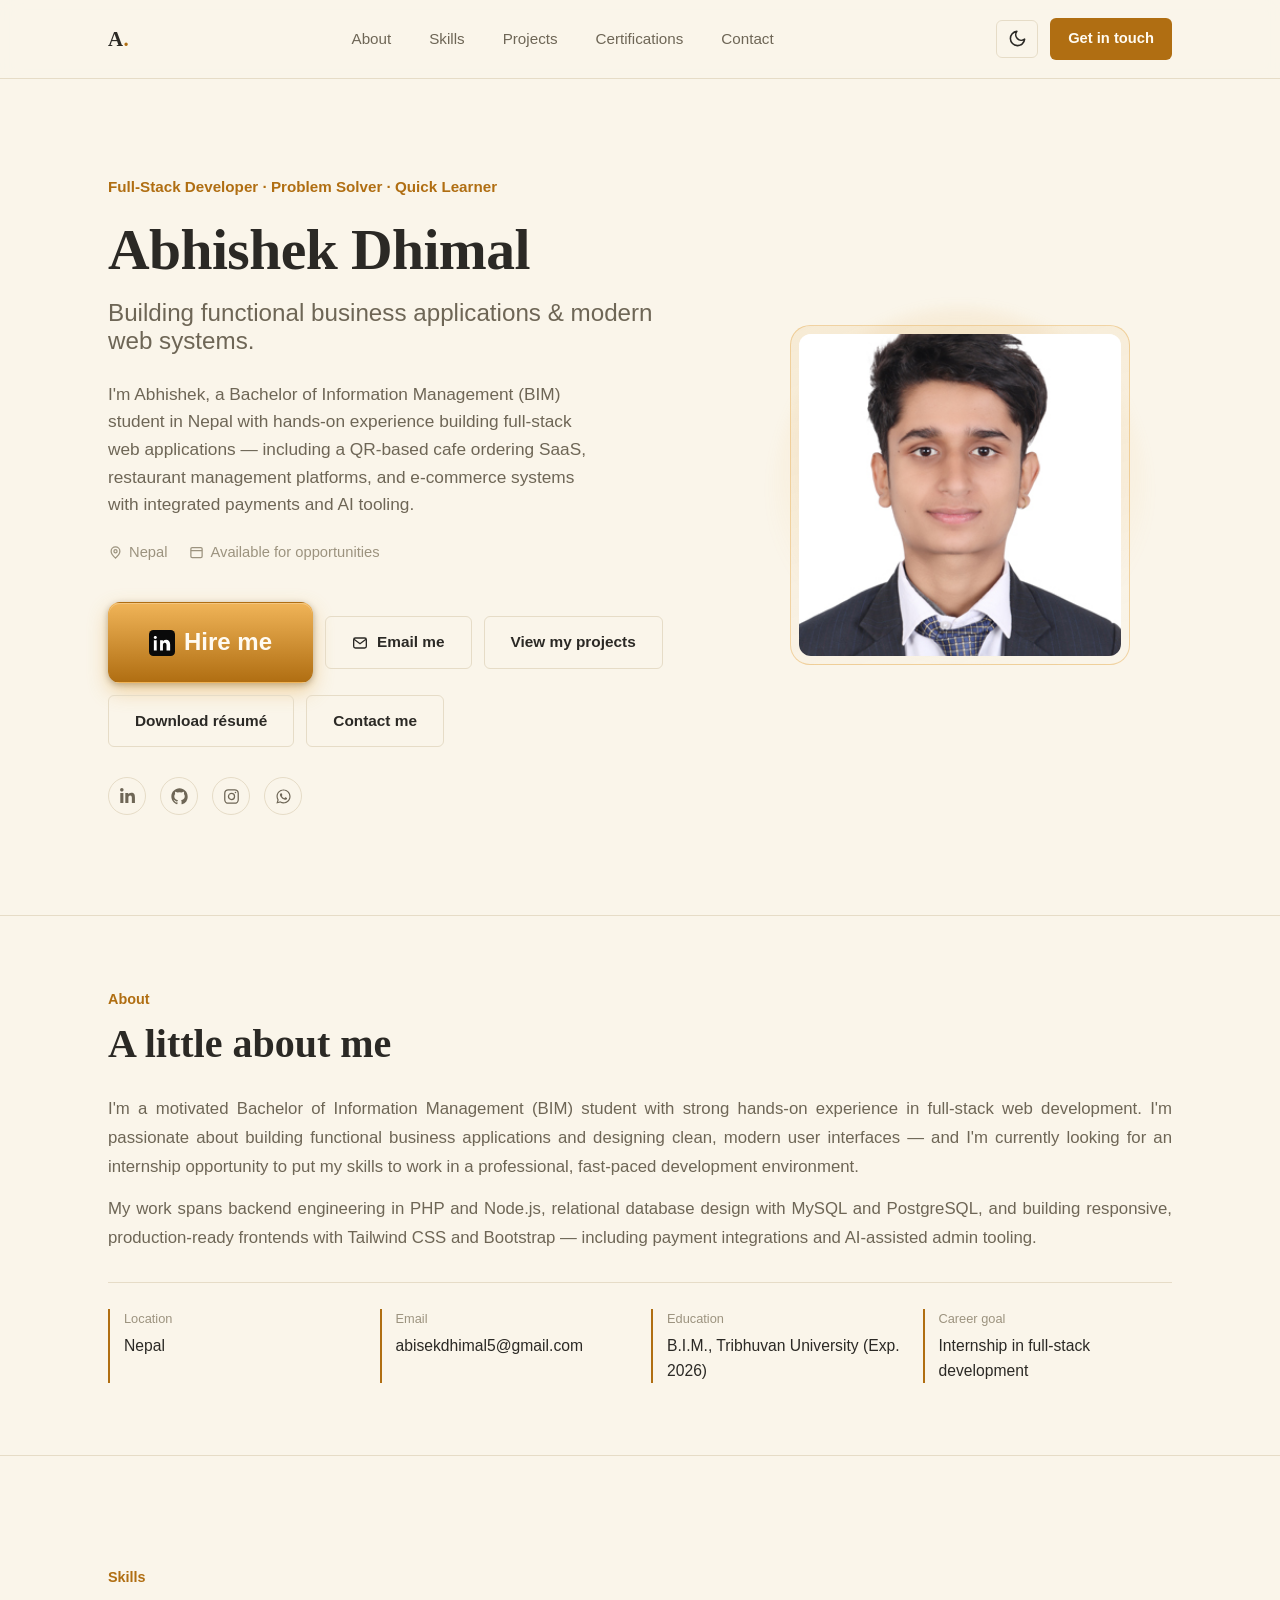
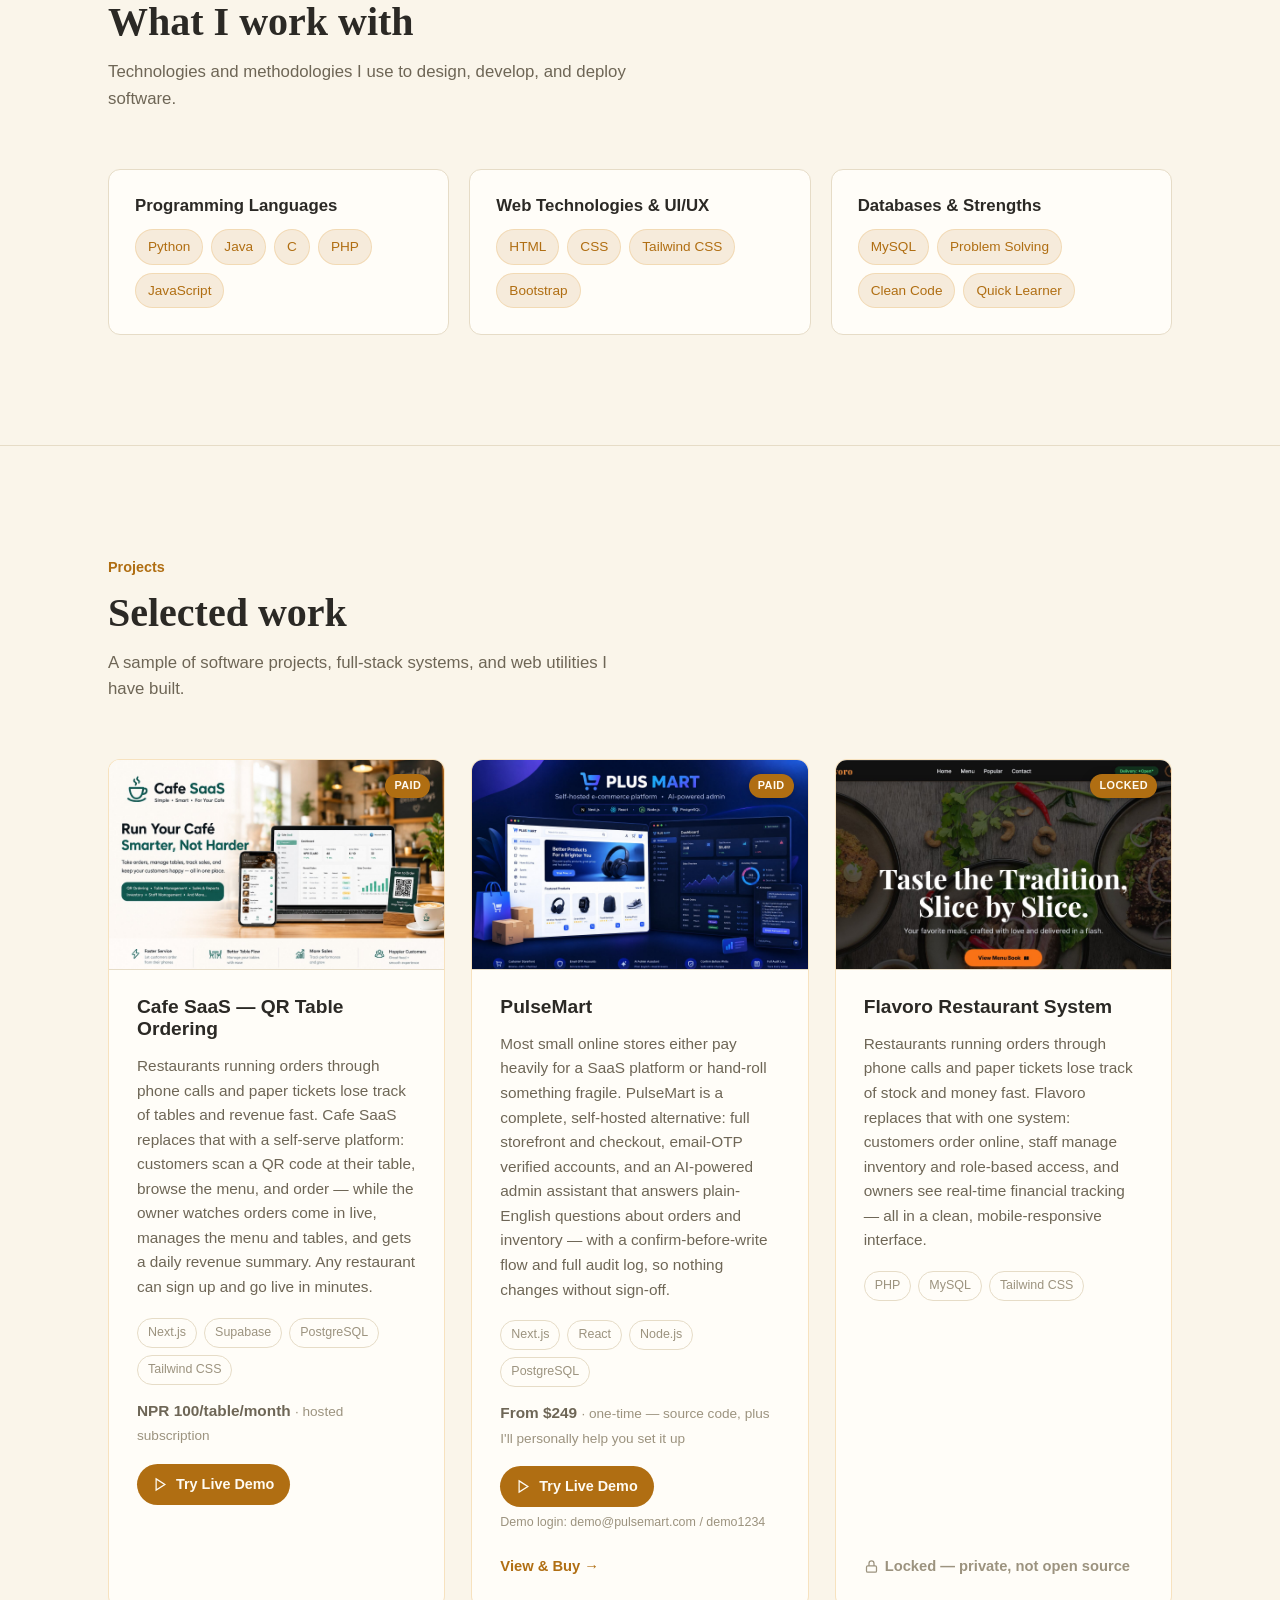
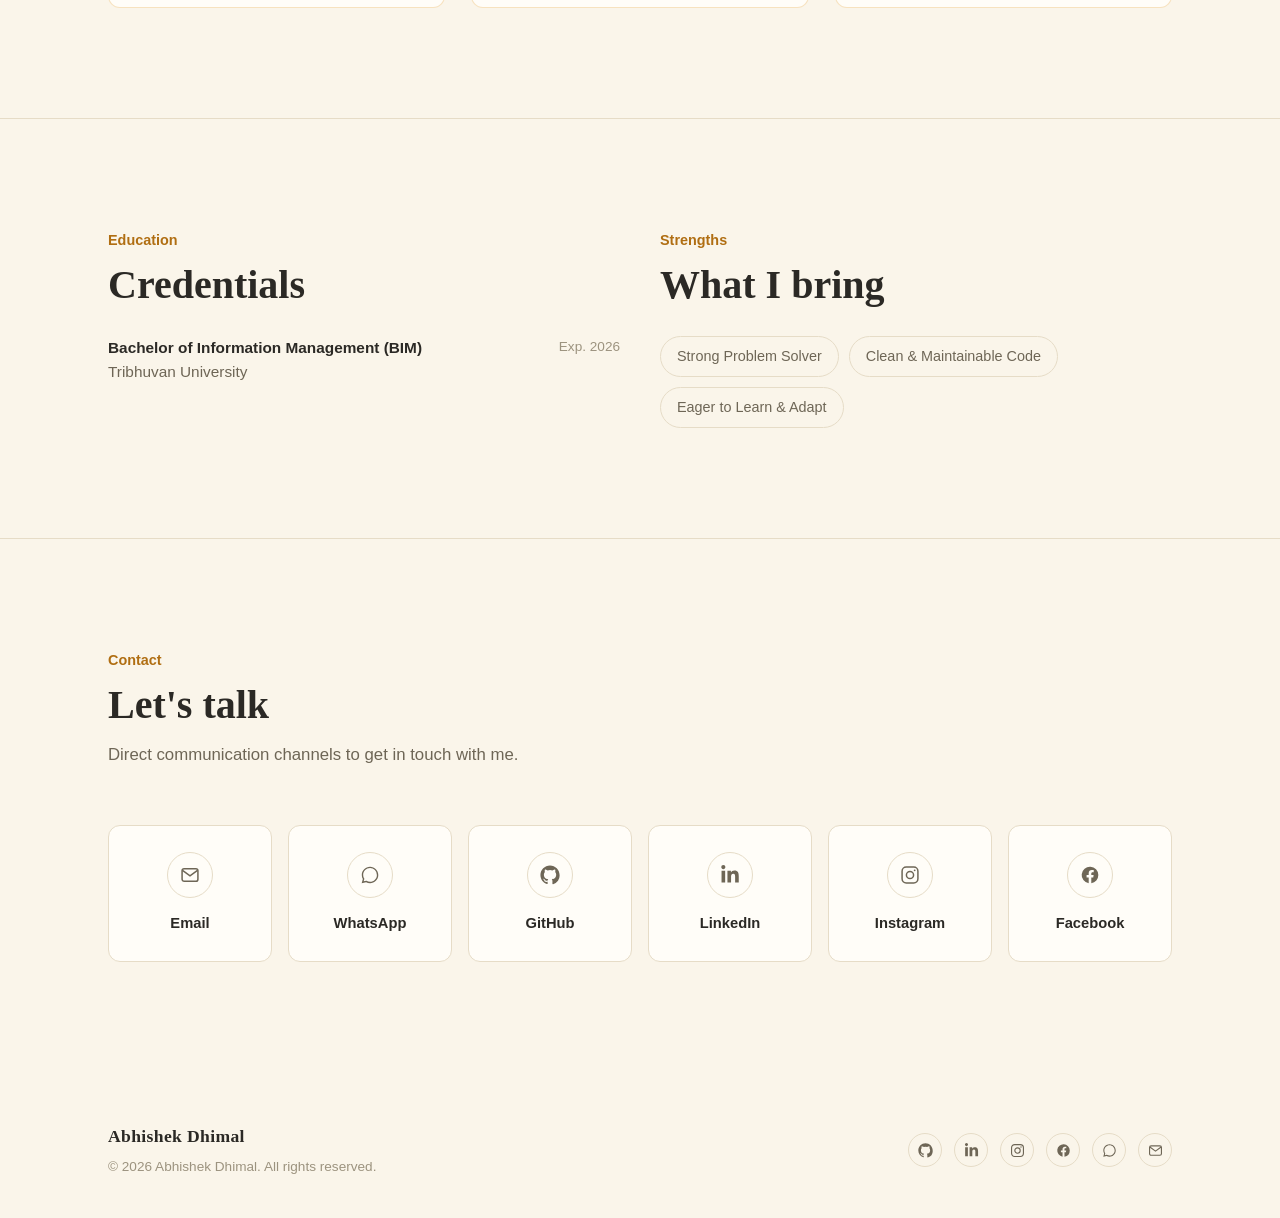
==== commit 295348e4: "Improve responsive layout for mobile + desktop; add theme toggle + light/dark palettes; add theme-co" ====
--- a/index.html
+++ b/index.html
@@ -3,33 +3,48 @@
 <head>
 <meta charset="UTF-8">
 <meta name="viewport" content="width=device-width, initial-scale=1.0">
+<meta name="theme-color" content="#131417" id="themeColor">
 <title>Abhishek Dhimal — Portfolio</title>
 <meta name="description" content="Abhishek Dhimal's personal portfolio — projects, skills, and contact.">
 
 <meta property="og:type" content="website">
 <meta property="og:url" content="https://abhishekdhimal.com.np">
 <meta property="og:title" content="Abhishek Dhimal — Full-Stack Developer">
-<meta property="og:description" content="BIM student building full-stack web applications — from restaurant management systems to e-commerce platforms with integrated payments and AI tooling.">
+<meta property="og:description" content="BIM student building full-stack web applications — including a QR-based cafe ordering SaaS, restaurant management systems, and e-commerce platforms with integrated payments and AI tooling.">
 <meta property="og:image" content="https://abhishekdhimal.com.np/assets/pulsemart.jpg">
 <meta name="twitter:card" content="summary_large_image">
 <meta name="twitter:title" content="Abhishek Dhimal — Full-Stack Developer">
-<meta name="twitter:description" content="BIM student building full-stack web applications — from restaurant management systems to e-commerce platforms with integrated payments and AI tooling.">
+<meta name="twitter:description" content="BIM student building full-stack web applications — including a QR-based cafe ordering SaaS, restaurant management systems, and e-commerce platforms with integrated payments and AI tooling.">
 <meta name="twitter:image" content="https://abhishekdhimal.com.np/assets/pulsemart.jpg">
 <!-- TODO: once you upload assets/profile.jpg, swap og:image/twitter:image above to point at that instead of pulsemart.jpg -->
 
+<script>
+  (function () {
+    try {
+      var saved = localStorage.getItem("theme");
+      var theme = saved || (window.matchMedia("(prefers-color-scheme: light)").matches ? "light" : "dark");
+      document.documentElement.setAttribute("data-theme", theme);
+      var tc = document.getElementById("themeColor");
+      if (tc) tc.setAttribute("content", theme === "light" ? "#FAF5EA" : "#131417");
+    } catch (e) {}
+  })();
+</script>
+
 <style>
   :root {
-    /* ---------- Color tokens ---------- */
-    --color-bg: #0C1614;
-    --color-bg-raised: #121E1B;
-    --color-bg-card: #16241F;
-    --color-border: #26362F;
-    --color-text: #EDE7DA;
-    --color-text-dim: #9CAA9F;
-    --color-text-faint: #6C7C72;
+    /* ---------- Color tokens (dark — neutral) ---------- */
+    --color-bg: #131417;
+    --color-bg-raised: #1A1C20;
+    --color-bg-card: #1F2126;
+    --color-border: #333640;
+    --color-text: #ECECEF;
+    --color-text-dim: #A5A9B2;
+    --color-text-faint: #71757E;
     --color-accent: #E3A33D;
     --color-accent-soft: rgba(227, 163, 61, 0.14);
     --color-accent-dim: #B9812A;
+    --color-nav-bg: rgba(19, 20, 23, 0.86);
+    --color-on-accent: #14110A;
 
     /* ---------- Type ---------- */
     --font-display: 'Fraunces', Georgia, 'Times New Roman', serif;
@@ -43,12 +58,28 @@
     --transition: 240ms cubic-bezier(0.4, 0, 0.2, 1);
   }
 
+  [data-theme="light"] {
+    /* ---------- Color tokens (light — creamy) ---------- */
+    --color-bg: #FAF5EA;
+    --color-bg-raised: #FFFBF2;
+    --color-bg-card: #FFFDF8;
+    --color-border: #E6DCC7;
+    --color-text: #2B2925;
+    --color-text-dim: #6E6656;
+    --color-text-faint: #9C937F;
+    --color-accent: #B06E12;
+    --color-accent-soft: rgba(176, 110, 18, 0.12);
+    --color-accent-dim: #8F5A0E;
+    --color-nav-bg: rgba(250, 245, 234, 0.86);
+    --color-on-accent: #FFFBF2;
+  }
+
   @media (prefers-reduced-motion: reduce) {
     * { animation-duration: 0.01ms !important; animation-iteration-count: 1 !important; transition-duration: 0.01ms !important; scroll-behavior: auto !important; }
   }
 
   *, *::before, *::after { box-sizing: border-box; }
-  html { scroll-behavior: smooth; }
+  html { scroll-behavior: smooth; overflow-x: hidden; -webkit-text-size-adjust: 100%; text-size-adjust: 100%; }
 
   body {
     margin: 0;
@@ -58,6 +89,8 @@
     font-size: 16px;
     line-height: 1.6;
     -webkit-font-smoothing: antialiased;
+    overflow-x: hidden;
+    transition: background var(--transition), color var(--transition);
   }
 
   img { max-width: 100%; display: block; }
@@ -89,6 +122,7 @@
   .section {
     padding: 110px 0;
     border-bottom: 1px solid var(--color-border);
+    scroll-margin-top: 84px;
   }
 
   #about.section {
@@ -129,7 +163,7 @@
     left: -9999px;
     top: auto;
     background: var(--color-accent);
-    color: #10190f;
+    color: var(--color-on-accent);
     padding: 12px 18px;
     border-radius: var(--radius-sm);
     z-index: 200;
@@ -145,7 +179,7 @@
     position: sticky;
     top: 0;
     z-index: 100;
-    background: rgba(12, 22, 20, 0.86);
+    background: var(--color-nav-bg);
     backdrop-filter: blur(10px);
     border-bottom: 1px solid var(--color-border);
   }
@@ -200,13 +234,34 @@
   }
   .nav-toggle svg { width: 20px; height: 20px; }
 
+  .nav-actions { display: flex; align-items: center; gap: 12px; }
+
+  .theme-toggle {
+    display: inline-flex;
+    align-items: center;
+    justify-content: center;
+    width: 42px;
+    height: 38px;
+    background: none;
+    border: 1px solid var(--color-border);
+    border-radius: var(--radius-sm);
+    color: var(--color-text);
+    cursor: pointer;
+    transition: border-color var(--transition), color var(--transition);
+  }
+  .theme-toggle:hover, .theme-toggle:focus-visible { border-color: var(--color-accent); color: var(--color-accent); }
+  .theme-toggle svg { width: 19px; height: 19px; }
+  .theme-toggle .icon-moon { display: none; }
+  [data-theme="light"] .theme-toggle .icon-sun { display: none; }
+  [data-theme="light"] .theme-toggle .icon-moon { display: block; }
+
   .nav-cta {
     display: inline-flex;
     align-items: center;
     gap: 8px;
     padding: 9px 18px;
     background: var(--color-accent);
-    color: #10190f;
+    color: var(--color-on-accent);
     border-radius: var(--radius-sm);
     font-weight: 600;
     font-size: 0.92rem;
@@ -218,6 +273,7 @@
   .hero {
     padding: 96px 0 100px;
     border-bottom: 1px solid var(--color-border);
+    scroll-margin-top: 84px;
   }
 
   .hero-inner {
@@ -287,7 +343,7 @@
     border: 1px solid transparent;
   }
 
-  .btn-primary { background: var(--color-accent); color: #10190f; }
+  .btn-primary { background: var(--color-accent); color: var(--color-on-accent); }
   .btn-primary:hover, .btn-primary:focus-visible { background: #f0b458; transform: translateY(-2px); }
 
   @keyframes floatBtn {
@@ -297,7 +353,7 @@
 
   .btn-hire-prominent {
     background: linear-gradient(180deg, #f0b458, var(--color-accent));
-    color: #10190f;
+    color: var(--color-on-accent);
     padding: 20px 40px;
     font-size: 1.5rem;
     font-weight: 700;
@@ -442,7 +498,7 @@
   /* ---------- Skills ---------- */
   .skills-grid {
     display: grid;
-    grid-template-columns: repeat(auto-fit, minmax(230px, 1fr));
+    grid-template-columns: repeat(auto-fit, minmax(min(230px, 100%), 1fr));
     gap: 20px;
   }
 
@@ -469,7 +525,7 @@
   /* ---------- Projects ---------- */
   .projects-grid {
     display: grid;
-    grid-template-columns: repeat(auto-fit, minmax(300px, 1fr));
+    grid-template-columns: repeat(auto-fit, minmax(min(300px, 100%), 1fr));
     gap: 26px;
   }
 
@@ -537,7 +593,7 @@
     align-items: center;
     gap: 8px;
     background: var(--color-accent);
-    color: #10190f;
+    color: var(--color-on-accent);
     font-weight: 700;
     font-size: 0.9rem;
     padding: 9px 16px;
@@ -571,13 +627,18 @@
     gap: 6px;
   }
 
+  .project-link--locked {
+    color: var(--color-text-faint);
+    cursor: default;
+  }
+
   .project-card-title { display: flex; align-items: center; gap: 10px; flex-wrap: wrap; }
 
   .project-badge {
     font-size: 0.68rem;
     font-weight: 700;
     letter-spacing: 0.04em;
-    color: #10190f;
+    color: var(--color-on-accent);
     background: var(--color-accent);
     padding: 3px 9px;
     border-radius: 999px;
@@ -633,7 +694,7 @@
   /* ---------- Contact ---------- */
   .contact-grid {
     display: grid;
-    grid-template-columns: repeat(auto-fit, minmax(150px, 1fr));
+    grid-template-columns: repeat(auto-fit, minmax(min(150px, 100%), 1fr));
     gap: 16px;
   }
 
@@ -679,7 +740,8 @@
 
   /* ---------- Responsive ---------- */
   @media (max-width: 860px) {
-    .hero-inner { grid-template-columns: 1fr; }
+    .hero { padding: 72px 0 76px; }
+    .hero-inner { grid-template-columns: 1fr; gap: 36px; }
     .profile-frame { order: -1; width: min(100%, 240px); }
     .about-facts { grid-template-columns: repeat(2, 1fr); }
     .split-grid { grid-template-columns: 1fr; }
@@ -688,6 +750,8 @@
   }
 
   @media (max-width: 720px) {
+    .container { padding: 0 20px; }
+    .nav-inner { padding: 14px 20px; }
     .nav-links { display: none; }
     .nav-toggle { display: inline-flex; }
     .nav.open .nav-links {
@@ -698,19 +762,33 @@
       right: 0;
       flex-direction: column;
       background: var(--color-bg-raised);
-      padding: 20px 28px;
+      padding: 20px;
       gap: 18px;
+      max-height: calc(100vh - 70px);
+      overflow-y: auto;
       border-bottom: 1px solid var(--color-border);
     }
-    .about-facts { grid-template-columns: 1fr; }
+    .about-text p { text-align: left; }
+    .about-facts { grid-template-columns: 1fr; gap: 18px; }
+    .project-card-body { padding: 22px 20px 24px; }
+    .skill-card { padding: 22px 20px; }
     .footer-inner { flex-direction: column; align-items: flex-start; }
   }
 
   @media (max-width: 480px) {
+    .hero { padding: 56px 0 60px; }
+    .hero h1 { font-size: clamp(2rem, 8vw, 2.6rem); }
+    .hero-actions { gap: 10px; }
     .hero-actions .btn {
       width: 100%;
       justify-content: center;
     }
+    .btn-hire-prominent { font-size: 1.25rem; padding: 16px 28px; }
+    .nav-cta { display: none; }
+    .theme-toggle, .nav-toggle { width: 44px; height: 44px; }
+    .section { padding: 60px 0; }
+    #about.section { padding: 48px 0; }
+    .profile-frame { width: min(100%, 210px); }
   }
 </style>
 </head>
@@ -740,10 +818,16 @@
       <li><a href="#certifications">Certifications</a></li>
       <li><a href="#contact">Contact</a></li>
     </ul>
-    <a href="#contact" class="nav-cta">Get in touch</a>
-    <button class="nav-toggle" id="navToggle" aria-label="Toggle navigation menu" aria-expanded="false" aria-controls="siteNav">
-      <svg viewBox="0 0 24 24" fill="none" stroke="currentColor" stroke-width="2"><line x1="3" y1="6" x2="21" y2="6"/><line x1="3" y1="12" x2="21" y2="12"/><line x1="3" y1="18" x2="21" y2="18"/></svg>
-    </button>
+    <div class="nav-actions">
+      <button class="theme-toggle" id="themeToggle" type="button" aria-label="Toggle dark mode" aria-pressed="false">
+        <svg class="icon-sun" viewBox="0 0 24 24" fill="none" stroke="currentColor" stroke-width="2" stroke-linecap="round"><circle cx="12" cy="12" r="4.2"/><path d="M12 2v2.5M12 19.5V22M4.2 4.2l1.8 1.8M18 18l1.8 1.8M2 12h2.5M19.5 12H22M4.2 19.8L6 18M18 6l1.8-1.8"/></svg>
+        <svg class="icon-moon" viewBox="0 0 24 24" fill="none" stroke="currentColor" stroke-width="2" stroke-linecap="round" stroke-linejoin="round"><path d="M21 12.8A9 9 0 1 1 11.2 3a7 7 0 0 0 9.8 9.8z"/></svg>
+      </button>
+      <a href="#contact" class="nav-cta">Get in touch</a>
+      <button class="nav-toggle" id="navToggle" aria-label="Toggle navigation menu" aria-expanded="false" aria-controls="siteNav">
+        <svg viewBox="0 0 24 24" fill="none" stroke="currentColor" stroke-width="2"><line x1="3" y1="6" x2="21" y2="6"/><line x1="3" y1="12" x2="21" y2="12"/><line x1="3" y1="18" x2="21" y2="18"/></svg>
+      </button>
+    </div>
   </div>
 </nav>
 
@@ -759,7 +843,7 @@
           <span class="accent-line">Building functional business applications &amp; modern web systems.</span>
         </h1>
         <p class="hero-about">
-          I'm Abhishek, a Bachelor of Information Management (BIM) student in Nepal with hands-on experience building full-stack web applications — from restaurant management platforms to e-commerce systems with integrated payments and AI tooling.
+          I'm Abhishek, a Bachelor of Information Management (BIM) student in Nepal with hands-on experience building full-stack web applications — including a QR-based cafe ordering SaaS, restaurant management platforms, and e-commerce systems with integrated payments and AI tooling.
         </p>
         <div class="hero-meta">
           <span>
@@ -811,7 +895,6 @@
           <div class="profile-image-inner">
             <div class="profile-placeholder" id="hero-placeholder">
               <svg viewBox="0 0 24 24" fill="none" stroke="currentColor" stroke-width="1.5"><circle cx="12" cy="8.5" r="3.6"/><path d="M4.5 20c1.3-3.6 4.2-5.5 7.5-5.5s6.2 1.9 7.5 5.5"/></svg>
-              <span>Add assets/profile.jpg to show your photo here</span>
             </div>
             <img
               src="assets/profile.jpg"
@@ -914,20 +997,28 @@
         <p class="sub">A sample of software projects, full-stack systems, and web utilities I have built.</p>
       </div>
       <div class="projects-grid">
-        <div class="project-card">
+        <div class="project-card project-card--paid">
           <div class="project-media">
-            <div class="project-media-placeholder" id="flavoro-media-placeholder">
-              <svg viewBox="0 0 24 24" fill="none" stroke="currentColor" stroke-width="1.5"><path d="M8 2v6M12 2v6M16 2v6M6 8h12l-1 13a2 2 0 0 1-2 2H9a2 2 0 0 1-2-2L6 8z"/></svg>
+            <div class="project-media-placeholder" id="cafesaas-media-placeholder">
+              <svg viewBox="0 0 24 24" fill="none" stroke="currentColor" stroke-width="1.5"><path d="M3 9h14v7a3 3 0 0 1-3 3H6a3 3 0 0 1-3-3V9z"/><path d="M17 9h2a2.5 2.5 0 0 1 0 5h-2"/><path d="M7 3v3M11 3v3M15 3v3"/></svg>
             </div>
-            <img src="assets/flavoro.jpg" alt="Flavoro restaurant ordering interface" loading="lazy"
+            <!-- TODO: add assets/cafe-saas.jpg (a screenshot of the ordering page or owner dashboard) -->
+            <img src="assets/cafe-saas.jpg" alt="Cafe SaaS QR ordering and owner dashboard" loading="lazy"
               onerror="this.style.display='none'"
-              onload="document.getElementById('flavoro-media-placeholder').style.display='none'">
+              onload="document.getElementById('cafesaas-media-placeholder').style.display='none'">
+            <span class="project-badge project-badge--media">PAID</span>
           </div>
           <div class="project-card-body">
-            <h3>Flavoro Restaurant System</h3>
-            <p>Restaurants running orders through phone calls and paper tickets lose track of stock and money fast. Flavoro replaces that with one system: customers order online, staff manage inventory and role-based access, and owners see real-time financial tracking — all in a clean, mobile-responsive interface.</p>
-            <div class="project-tags"><span>PHP</span><span>MySQL</span><span>Tailwind CSS</span></div>
-            <a class="project-link" id="flavoro-link" href="https://github.com/abisek-stack/online_food_ordering_and_restaurant_mangement_system" target="_blank" rel="noopener noreferrer">View on GitHub →</a>
+            <h3>Cafe SaaS — QR Table Ordering</h3>
+            <p>Restaurants running orders through phone calls and paper tickets lose track of tables and revenue fast. Cafe SaaS replaces that with a self-serve platform: customers scan a QR code at their table, browse the menu, and order — while the owner watches orders come in live, manages the menu and tables, and gets a daily revenue summary. Any restaurant can sign up and go live in minutes.</p>
+            <div class="project-tags"><span>Next.js</span><span>Supabase</span><span>PostgreSQL</span><span>Tailwind CSS</span></div>
+            <p class="project-price">NPR 100/table/month <span>· hosted subscription</span></p>
+            <div class="project-demo-cta">
+              <a class="project-demo-btn" id="cafesaas-demo-link" href="https://cafe-saas-nine.vercel.app" target="_blank" rel="noopener noreferrer">
+                <svg viewBox="0 0 24 24" fill="none" stroke="currentColor" stroke-width="2"><path d="M5 3l14 9-14 9V3z"/></svg>
+                Try Live Demo
+              </a>
+            </div>
           </div>
         </div>
         <div class="project-card project-card--paid">
@@ -959,26 +1050,22 @@
         </div>
         <div class="project-card project-card--paid">
           <div class="project-media">
-            <div class="project-media-placeholder" id="cafesaas-media-placeholder">
-              <svg viewBox="0 0 24 24" fill="none" stroke="currentColor" stroke-width="1.5"><path d="M3 9h14v7a3 3 0 0 1-3 3H6a3 3 0 0 1-3-3V9z"/><path d="M17 9h2a2.5 2.5 0 0 1 0 5h-2"/><path d="M7 3v3M11 3v3M15 3v3"/></svg>
+            <div class="project-media-placeholder" id="flavoro-media-placeholder">
+              <svg viewBox="0 0 24 24" fill="none" stroke="currentColor" stroke-width="1.5"><path d="M8 2v6M12 2v6M16 2v6M6 8h12l-1 13a2 2 0 0 1-2 2H9a2 2 0 0 1-2-2L6 8z"/></svg>
             </div>
-            <!-- TODO: add assets/cafe-saas.jpg (a screenshot of the ordering page or owner dashboard) -->
-            <img src="assets/cafe-saas.jpg" alt="Cafe SaaS QR ordering and owner dashboard" loading="lazy"
+            <img src="assets/flavoro.jpg" alt="Flavoro restaurant ordering interface" loading="lazy"
               onerror="this.style.display='none'"
-              onload="document.getElementById('cafesaas-media-placeholder').style.display='none'">
-            <span class="project-badge project-badge--media">PAID</span>
+              onload="document.getElementById('flavoro-media-placeholder').style.display='none'">
+            <span class="project-badge project-badge--media">LOCKED</span>
           </div>
           <div class="project-card-body">
-            <h3>Cafe SaaS — QR Table Ordering</h3>
-            <p>Restaurants running orders through phone calls and paper tickets lose track of tables and revenue fast. Cafe SaaS replaces that with a self-serve platform: customers scan a QR code at their table, browse the menu, and order — while the owner watches orders come in live, manages the menu and tables, and gets a daily revenue summary. Any restaurant can sign up and go live in minutes.</p>
-            <div class="project-tags"><span>Next.js</span><span>Supabase</span><span>PostgreSQL</span><span>Tailwind CSS</span></div>
-            <p class="project-price">NPR 500/month <span>· hosted subscription</span></p>
-            <div class="project-demo-cta">
-              <a class="project-demo-btn" id="cafesaas-demo-link" href="https://cafe-saas-nine.vercel.app" target="_blank" rel="noopener noreferrer">
-                <svg viewBox="0 0 24 24" fill="none" stroke="currentColor" stroke-width="2"><path d="M5 3l14 9-14 9V3z"/></svg>
-                Try Live Demo
-              </a>
-            </div>
+            <h3>Flavoro Restaurant System</h3>
+            <p>Restaurants running orders through phone calls and paper tickets lose track of stock and money fast. Flavoro replaces that with one system: customers order online, staff manage inventory and role-based access, and owners see real-time financial tracking — all in a clean, mobile-responsive interface.</p>
+            <div class="project-tags"><span>PHP</span><span>MySQL</span><span>Tailwind CSS</span></div>
+            <span class="project-link project-link--locked">
+              <svg viewBox="0 0 24 24" fill="none" stroke="currentColor" stroke-width="2" width="15" height="15"><rect x="4" y="11" width="16" height="10" rx="2"/><path d="M8 11V7a4 4 0 0 1 8 0v4"/></svg>
+              Locked — private, not open source
+            </span>
           </div>
         </div>
       </div>
@@ -1133,6 +1220,24 @@
 
     var y = document.getElementById("year");
     if (y) y.textContent = new Date().getFullYear();
+
+    var themeToggle = document.getElementById("themeToggle");
+    if (themeToggle) {
+      var themeColor = document.getElementById("themeColor");
+      var current = document.documentElement.getAttribute("data-theme") === "light" ? "light" : "dark";
+      var syncToggle = function (theme) {
+        themeToggle.setAttribute("aria-pressed", theme === "light" ? "true" : "false");
+        themeToggle.setAttribute("aria-label", theme === "light" ? "Switch to dark mode" : "Switch to light mode");
+        if (themeColor) themeColor.setAttribute("content", theme === "light" ? "#FAF5EA" : "#131417");
+      };
+      syncToggle(current);
+      themeToggle.addEventListener("click", function () {
+        current = current === "light" ? "dark" : "light";
+        document.documentElement.setAttribute("data-theme", current);
+        try { localStorage.setItem("theme", current); } catch (e) {}
+        syncToggle(current);
+      });
+    }
   })();
 </script>
 
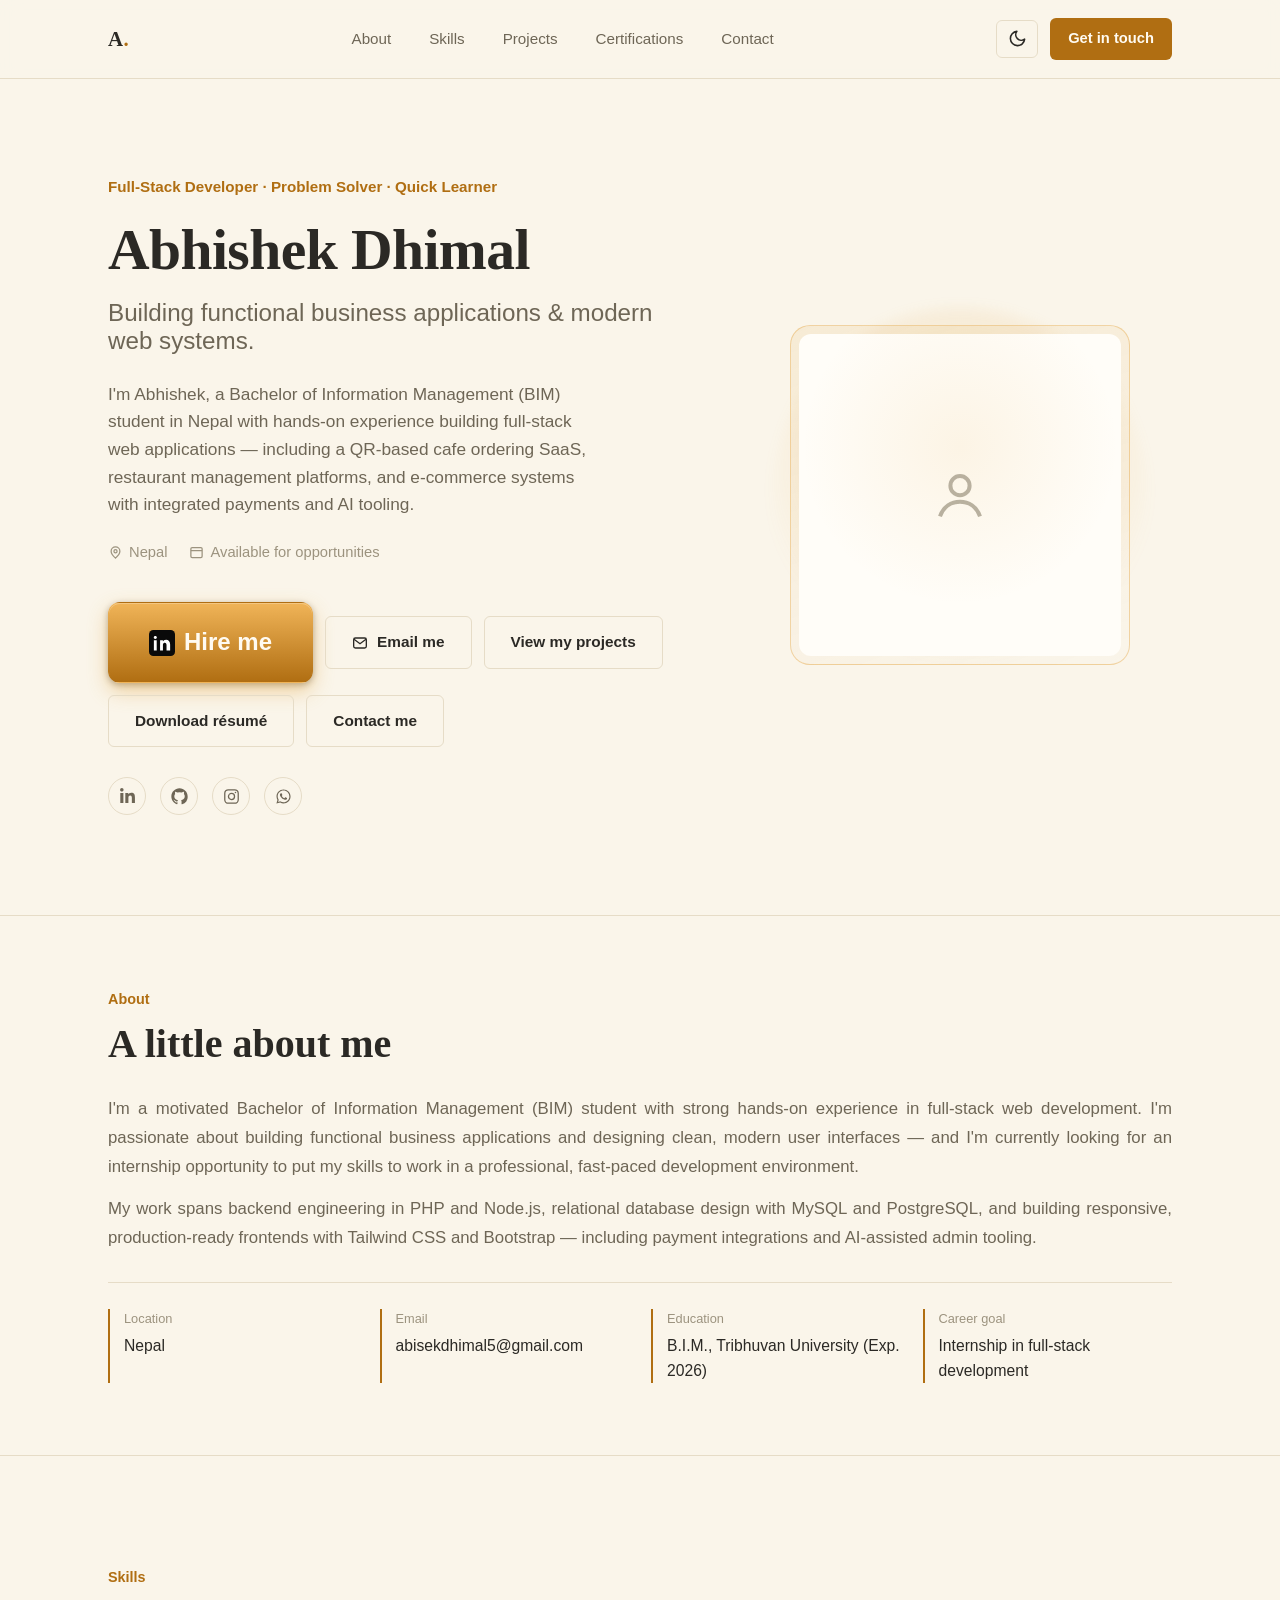
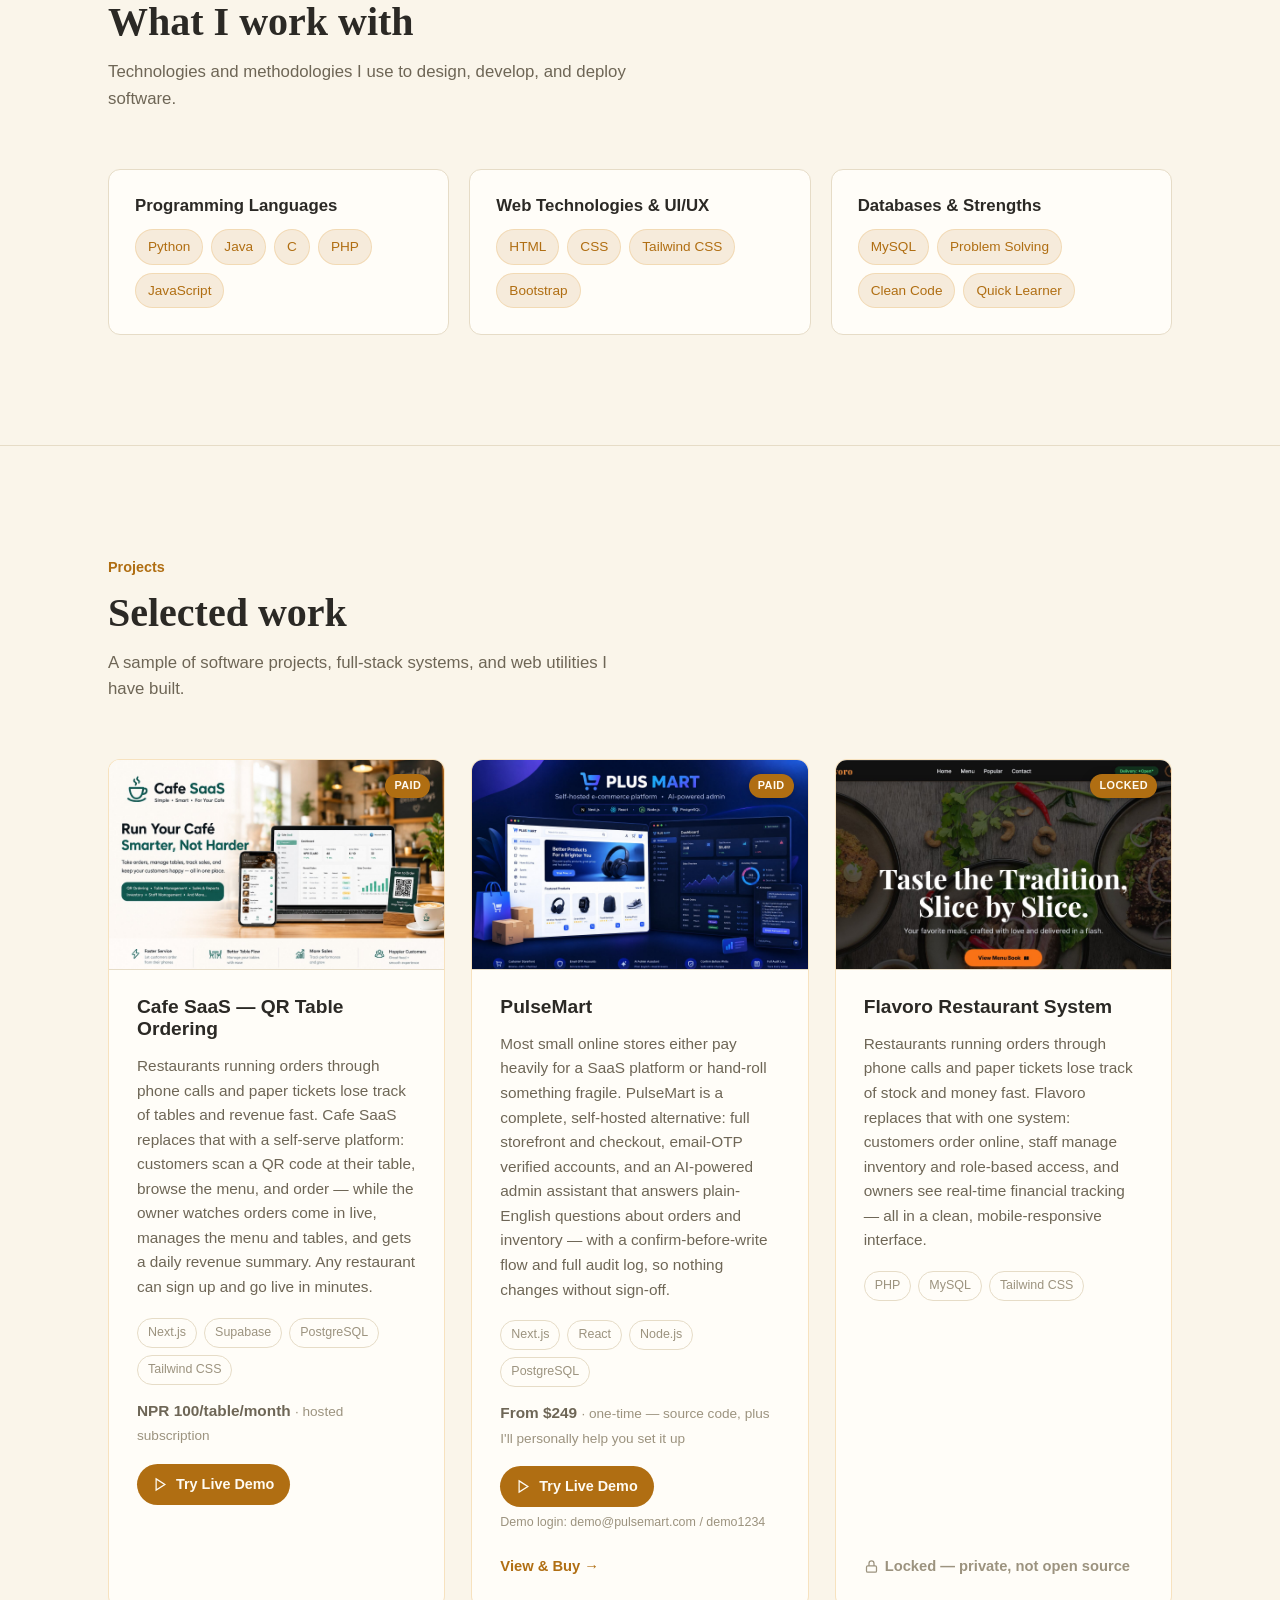
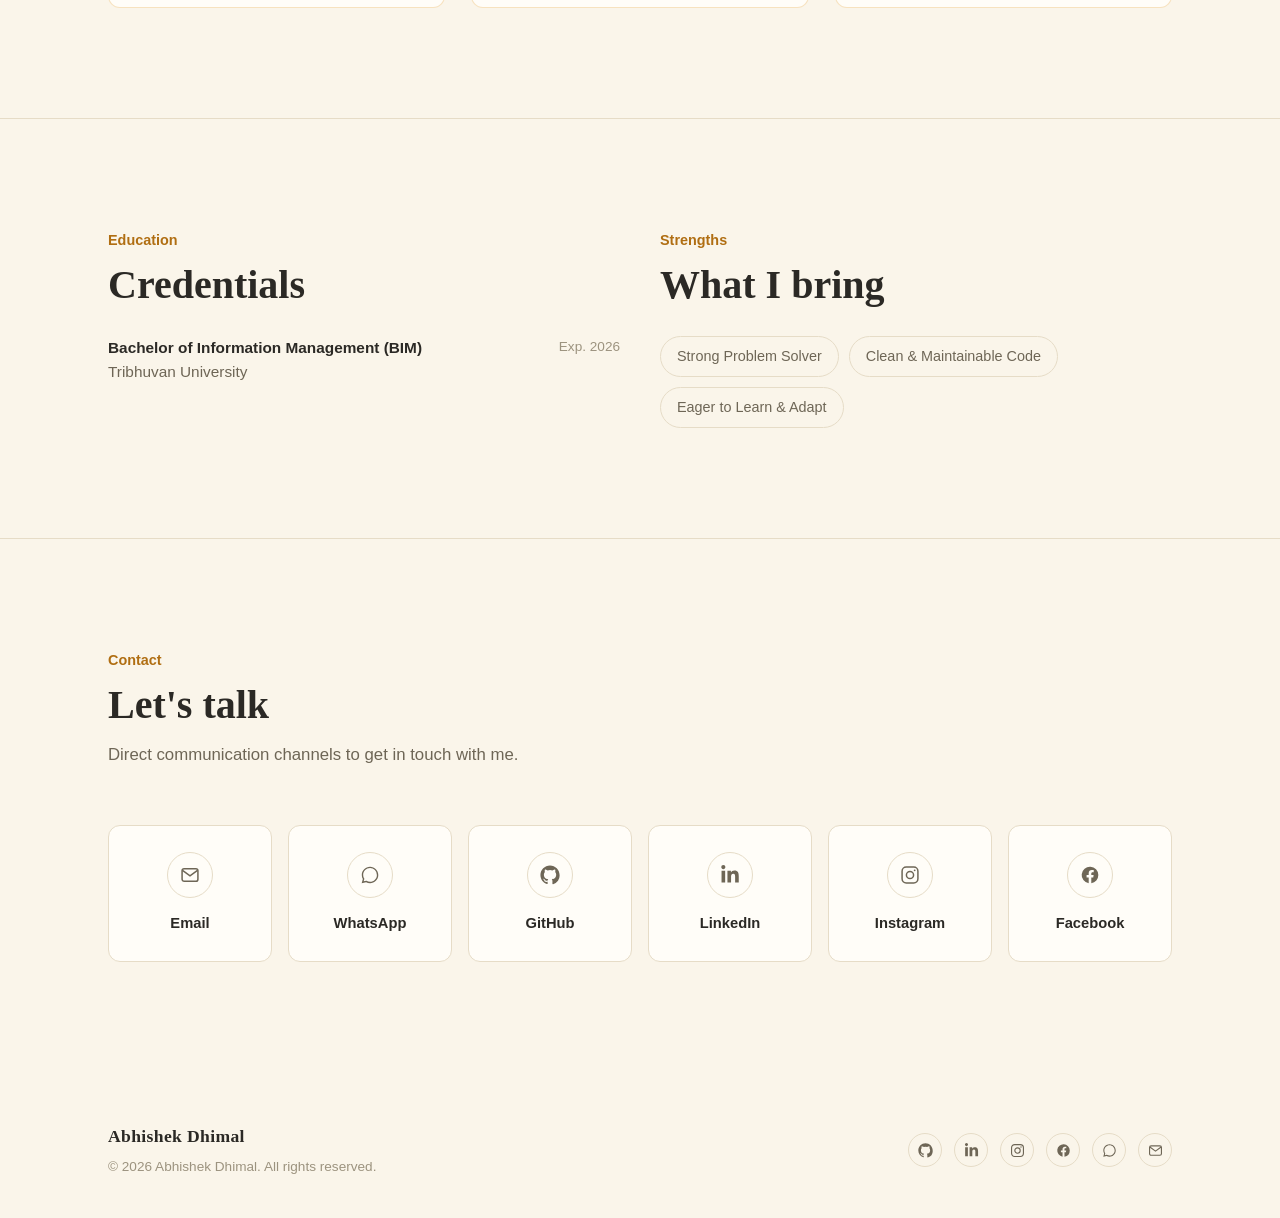
==== commit edf11131: "url of cafe-saas changed" ====
--- a/index.html
+++ b/index.html
@@ -1014,7 +1014,7 @@
             <div class="project-tags"><span>Next.js</span><span>Supabase</span><span>PostgreSQL</span><span>Tailwind CSS</span></div>
             <p class="project-price">NPR 100/table/month <span>· hosted subscription</span></p>
             <div class="project-demo-cta">
-              <a class="project-demo-btn" id="cafesaas-demo-link" href="https://cafe-saas-nine.vercel.app" target="_blank" rel="noopener noreferrer">
+              <a class="project-demo-btn" id="cafesaas-demo-link" href="https://get-tabletab.vercel.app/" target="_blank" rel="noopener noreferrer">
                 <svg viewBox="0 0 24 24" fill="none" stroke="currentColor" stroke-width="2"><path d="M5 3l14 9-14 9V3z"/></svg>
                 Try Live Demo
               </a>
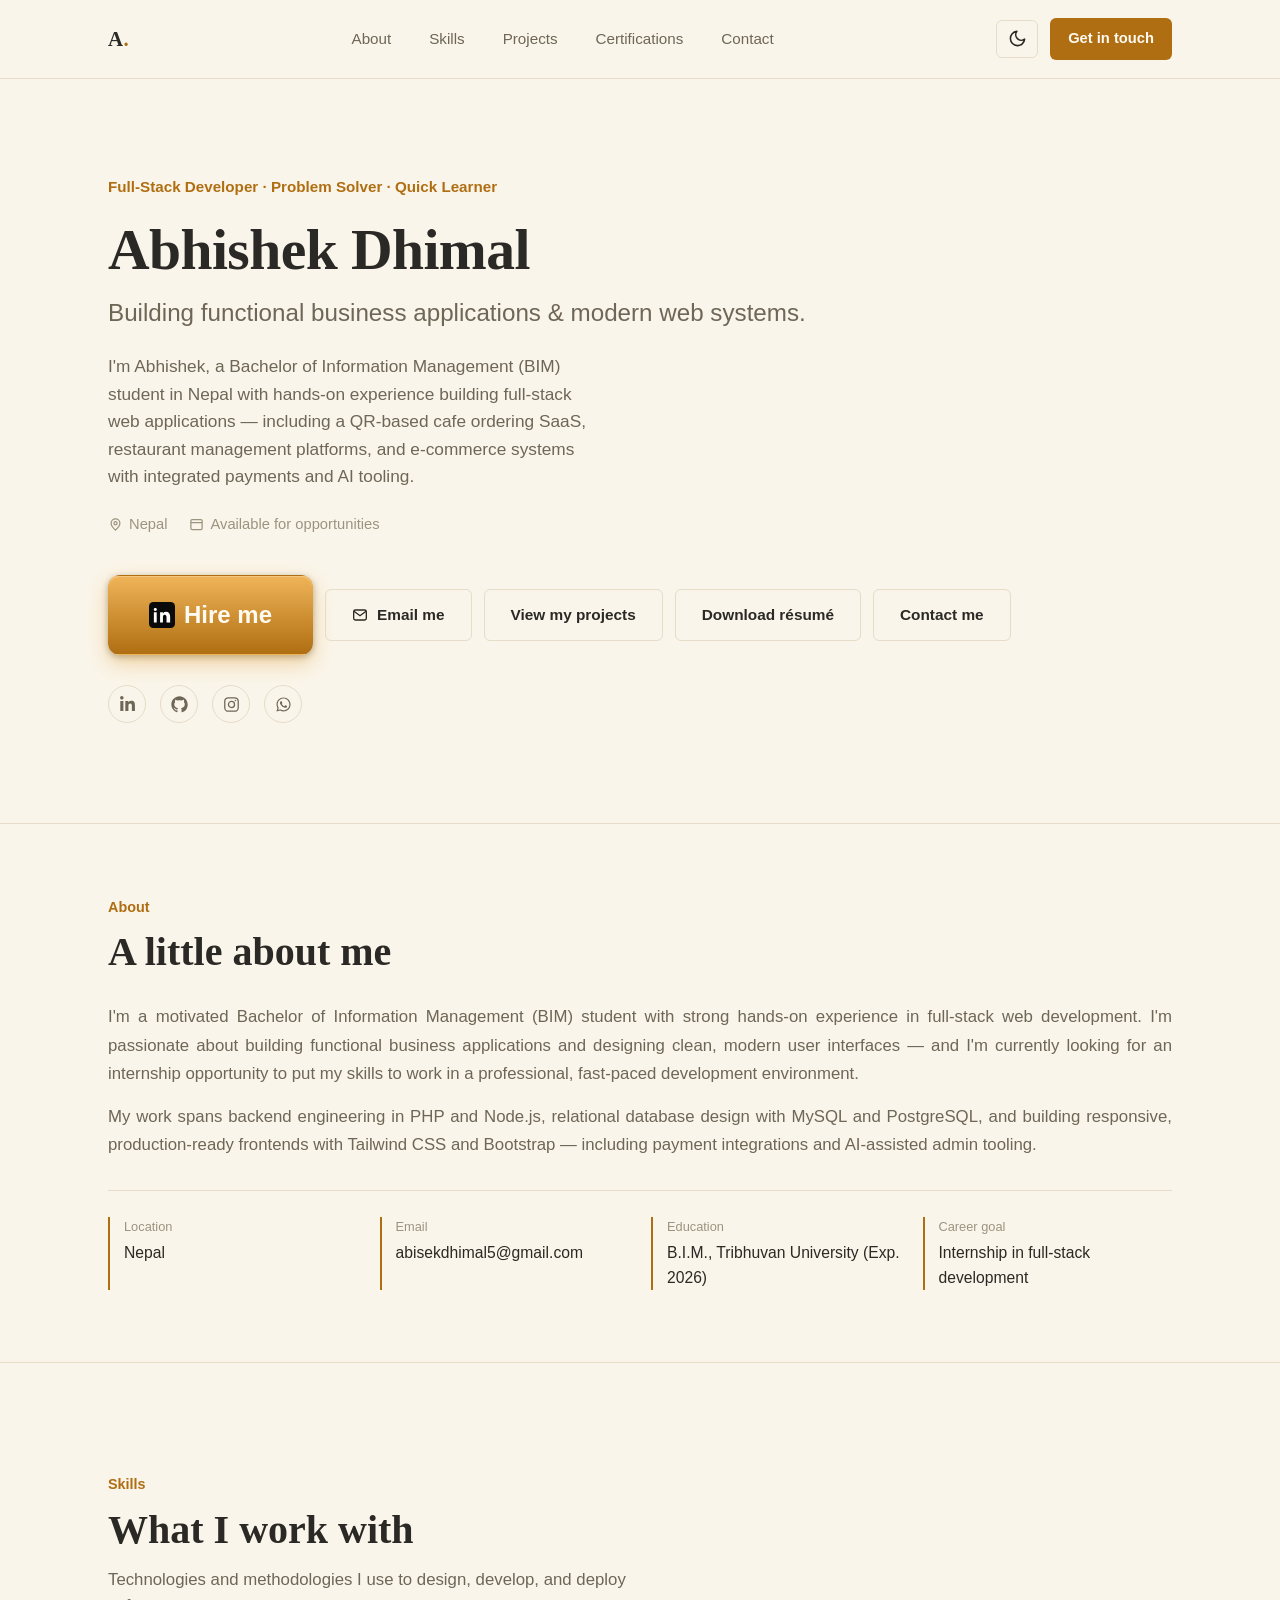
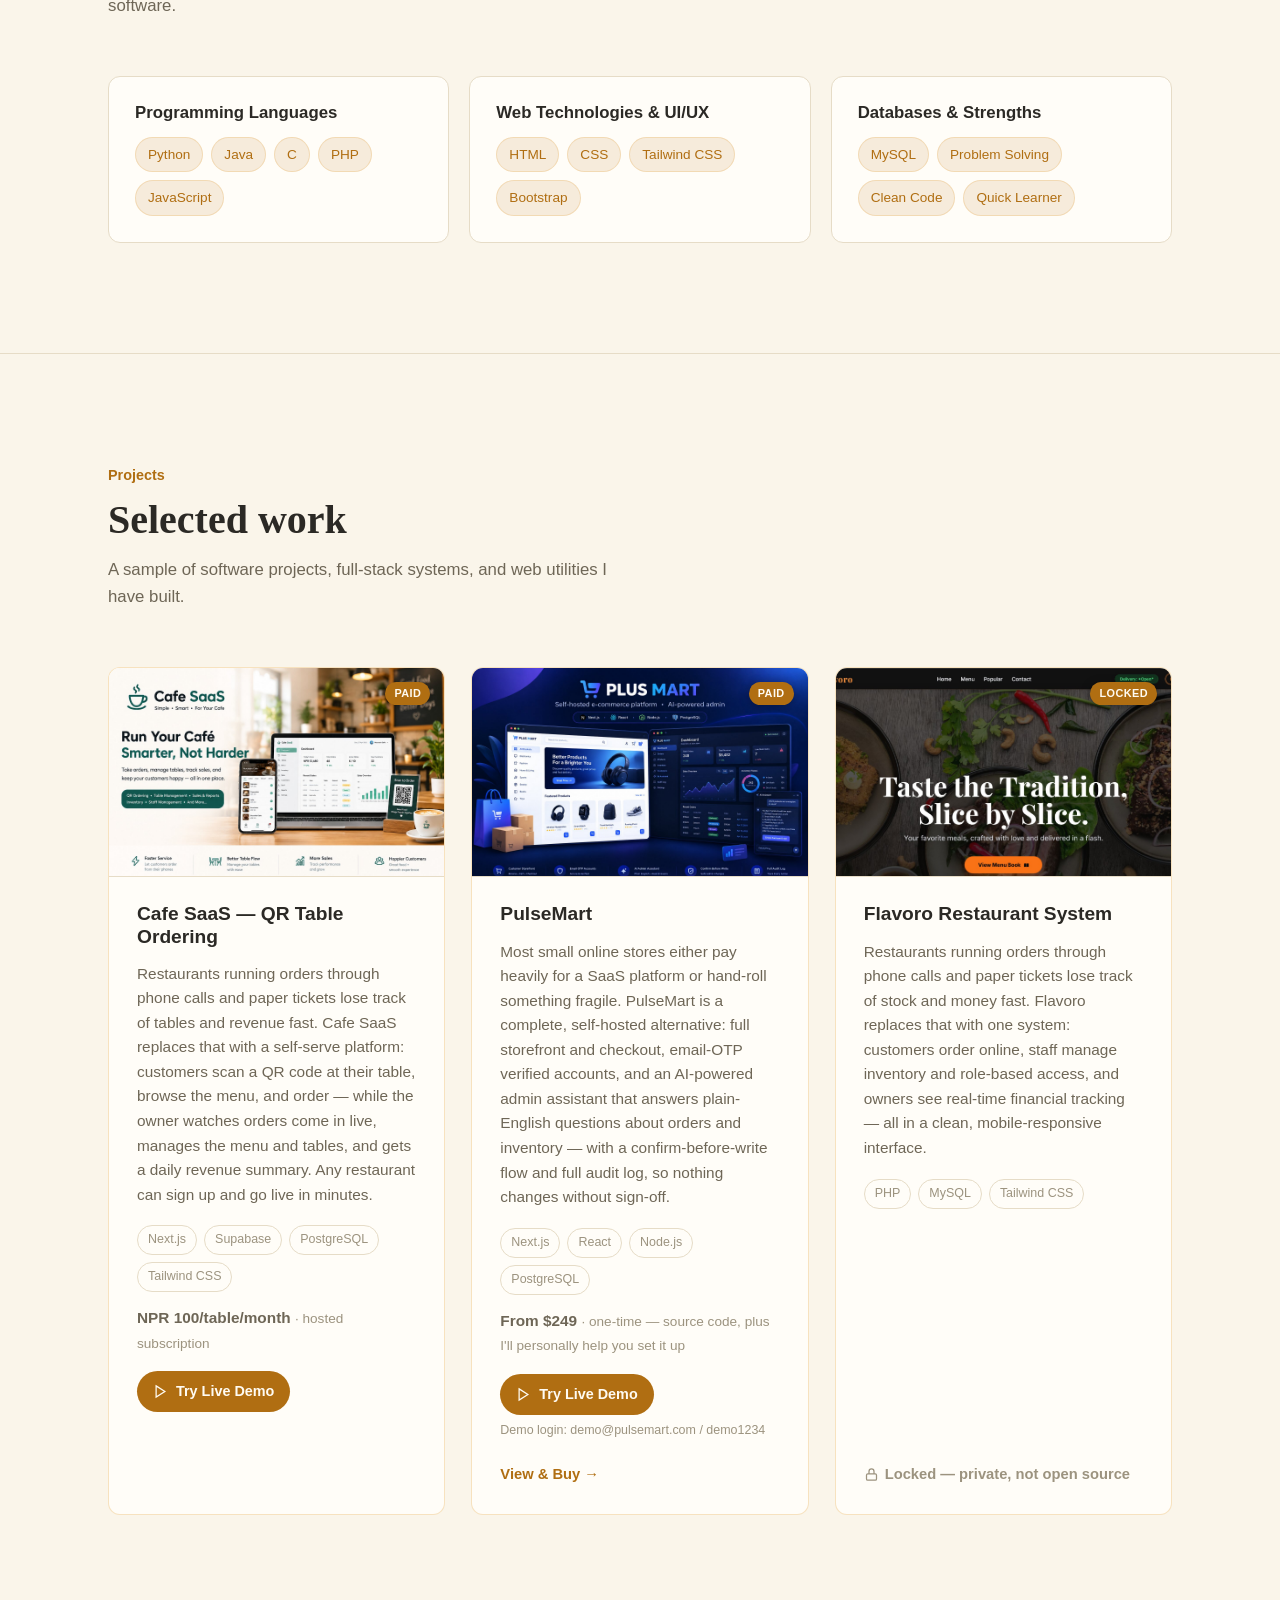
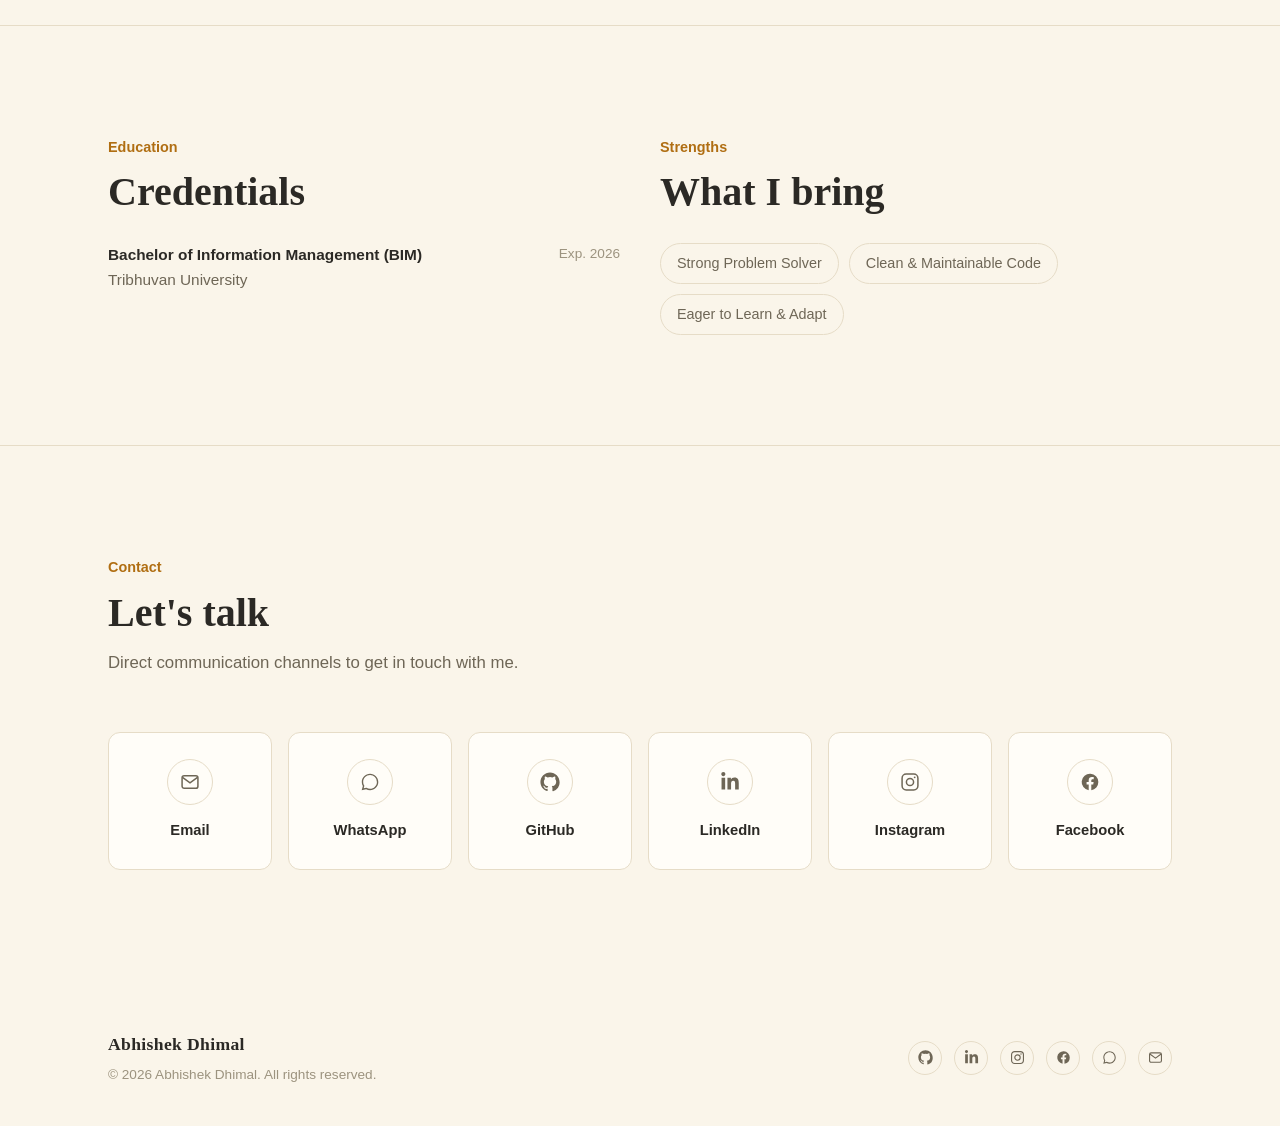
==== commit 18c52f46: "Remove profile photo placeholder; point cafe SaaS demo to orderkhaja.com Co-Authored-By: Claude Opus" ====
--- a/index.html
+++ b/index.html
@@ -16,7 +16,6 @@
 <meta name="twitter:title" content="Abhishek Dhimal — Full-Stack Developer">
 <meta name="twitter:description" content="BIM student building full-stack web applications — including a QR-based cafe ordering SaaS, restaurant management systems, and e-commerce platforms with integrated payments and AI tooling.">
 <meta name="twitter:image" content="https://abhishekdhimal.com.np/assets/pulsemart.jpg">
-<!-- TODO: once you upload assets/profile.jpg, swap og:image/twitter:image above to point at that instead of pulsemart.jpg -->
 
 <script>
   (function () {
@@ -278,8 +277,7 @@
 
   .hero-inner {
     display: grid;
-    grid-template-columns: 1.15fr 0.85fr;
-    gap: 64px;
+    grid-template-columns: 1fr;
     align-items: center;
   }
 
@@ -400,73 +398,6 @@
     transform: translateY(-2px);
   }
 
-  /* ---------- Profile image ---------- */
-  .profile-frame {
-    position: relative;
-    justify-self: center;
-    width: min(100%, 340px);
-  }
-
-  .profile-glow {
-    position: absolute;
-    inset: -18px;
-    background: radial-gradient(circle at 50% 40%, rgba(227,163,61,0.28), transparent 70%);
-    filter: blur(6px);
-    border-radius: 50%;
-    z-index: 0;
-  }
-
-  .profile-image-wrap {
-    position: relative;
-    z-index: 1;
-    aspect-ratio: 1 / 1;
-    border-radius: var(--radius-lg);
-    border: 1px solid rgba(227, 163, 61, 0.4);
-    padding: 8px;
-    background: linear-gradient(160deg, rgba(227,163,61,0.12), rgba(255,255,255,0.02));
-  }
-
-  .profile-image-inner {
-    position: relative;
-    width: 100%;
-    height: 100%;
-    border-radius: calc(var(--radius-lg) - 8px);
-    overflow: hidden;
-    background: var(--color-bg-card);
-  }
-
-  .profile-placeholder {
-    position: absolute;
-    inset: 0;
-    display: flex;
-    flex-direction: column;
-    align-items: center;
-    justify-content: center;
-    gap: 10px;
-    color: var(--color-text-faint);
-    background:
-      radial-gradient(circle at 50% 35%, rgba(227,163,61,0.10), transparent 60%),
-      repeating-linear-gradient(135deg, rgba(255,255,255,0.02) 0px, rgba(255,255,255,0.02) 2px, transparent 2px, transparent 14px);
-  }
-
-  .profile-placeholder svg { width: 64px; height: 64px; color: var(--color-text-faint); opacity: 0.7; }
-
-  .profile-placeholder span {
-    font-size: 0.8rem;
-    text-align: center;
-    max-width: 70%;
-    color: var(--color-text-faint);
-  }
-
-  .profile-image-inner img {
-    position: relative;
-    z-index: 1;
-    width: 100%;
-    height: 100%;
-    object-fit: cover;
-    object-position: center;
-  }
-
   /* ---------- About ---------- */
   .about-grid {
     display: block;
@@ -741,8 +672,6 @@
   /* ---------- Responsive ---------- */
   @media (max-width: 860px) {
     .hero { padding: 72px 0 76px; }
-    .hero-inner { grid-template-columns: 1fr; gap: 36px; }
-    .profile-frame { order: -1; width: min(100%, 240px); }
     .about-facts { grid-template-columns: repeat(2, 1fr); }
     .split-grid { grid-template-columns: 1fr; }
     .section { padding: 76px 0; }
@@ -788,7 +717,6 @@
     .theme-toggle, .nav-toggle { width: 44px; height: 44px; }
     .section { padding: 60px 0; }
     #about.section { padding: 48px 0; }
-    .profile-frame { width: min(100%, 210px); }
   }
 </style>
 </head>
@@ -889,23 +817,6 @@
         </div>
       </div>
 
-      <div class="profile-frame">
-        <div class="profile-glow" aria-hidden="true"></div>
-        <div class="profile-image-wrap">
-          <div class="profile-image-inner">
-            <div class="profile-placeholder" id="hero-placeholder">
-              <svg viewBox="0 0 24 24" fill="none" stroke="currentColor" stroke-width="1.5"><circle cx="12" cy="8.5" r="3.6"/><path d="M4.5 20c1.3-3.6 4.2-5.5 7.5-5.5s6.2 1.9 7.5 5.5"/></svg>
-            </div>
-            <img
-              src="assets/profile.jpg"
-              alt="Portrait of Abhishek Dhimal"
-              loading="eager"
-              onerror="this.style.display='none'"
-              onload="document.getElementById('hero-placeholder').style.display='none'">
-          </div>
-        </div>
-      </div>
-
     </div>
   </header>
 
@@ -1014,7 +925,7 @@
             <div class="project-tags"><span>Next.js</span><span>Supabase</span><span>PostgreSQL</span><span>Tailwind CSS</span></div>
             <p class="project-price">NPR 100/table/month <span>· hosted subscription</span></p>
             <div class="project-demo-cta">
-              <a class="project-demo-btn" id="cafesaas-demo-link" href="https://get-tabletab.vercel.app/" target="_blank" rel="noopener noreferrer">
+              <a class="project-demo-btn" id="cafesaas-demo-link" href="https://orderkhaja.com/" target="_blank" rel="noopener noreferrer">
                 <svg viewBox="0 0 24 24" fill="none" stroke="currentColor" stroke-width="2"><path d="M5 3l14 9-14 9V3z"/></svg>
                 Try Live Demo
               </a>
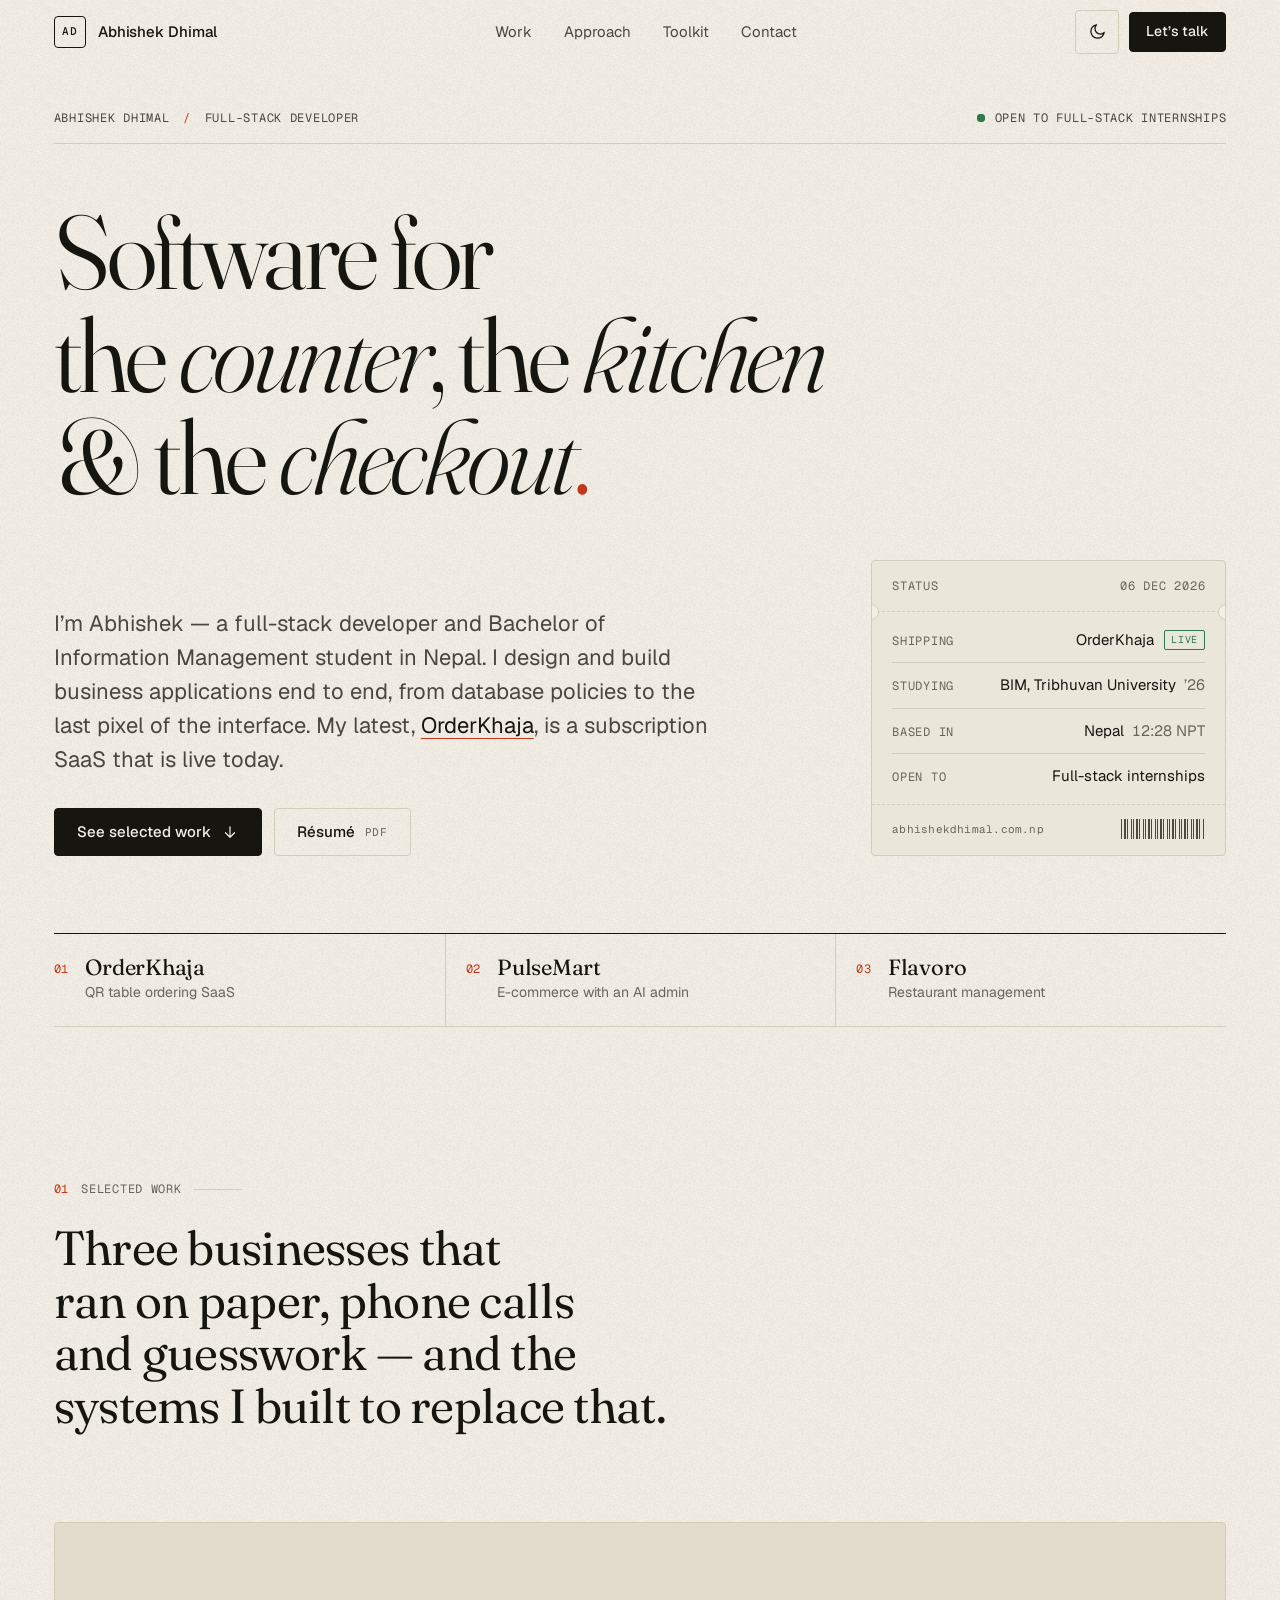
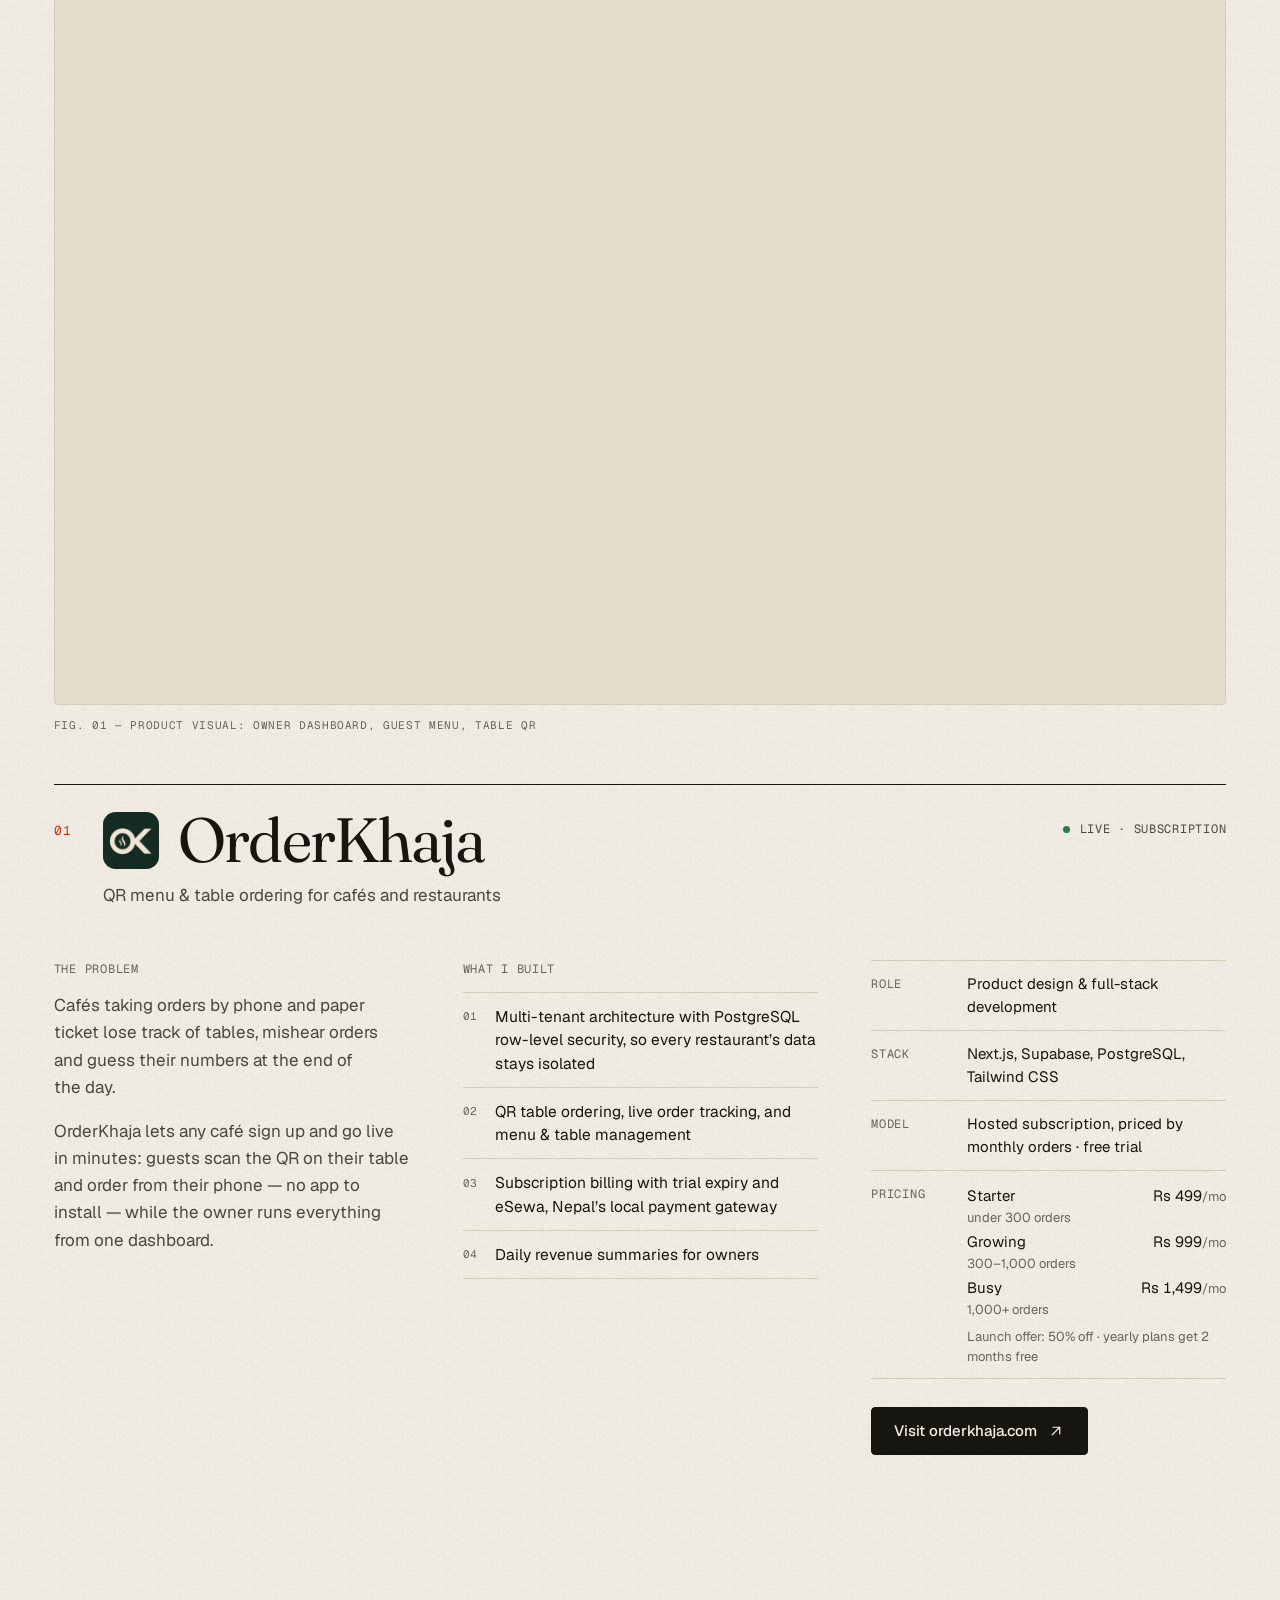
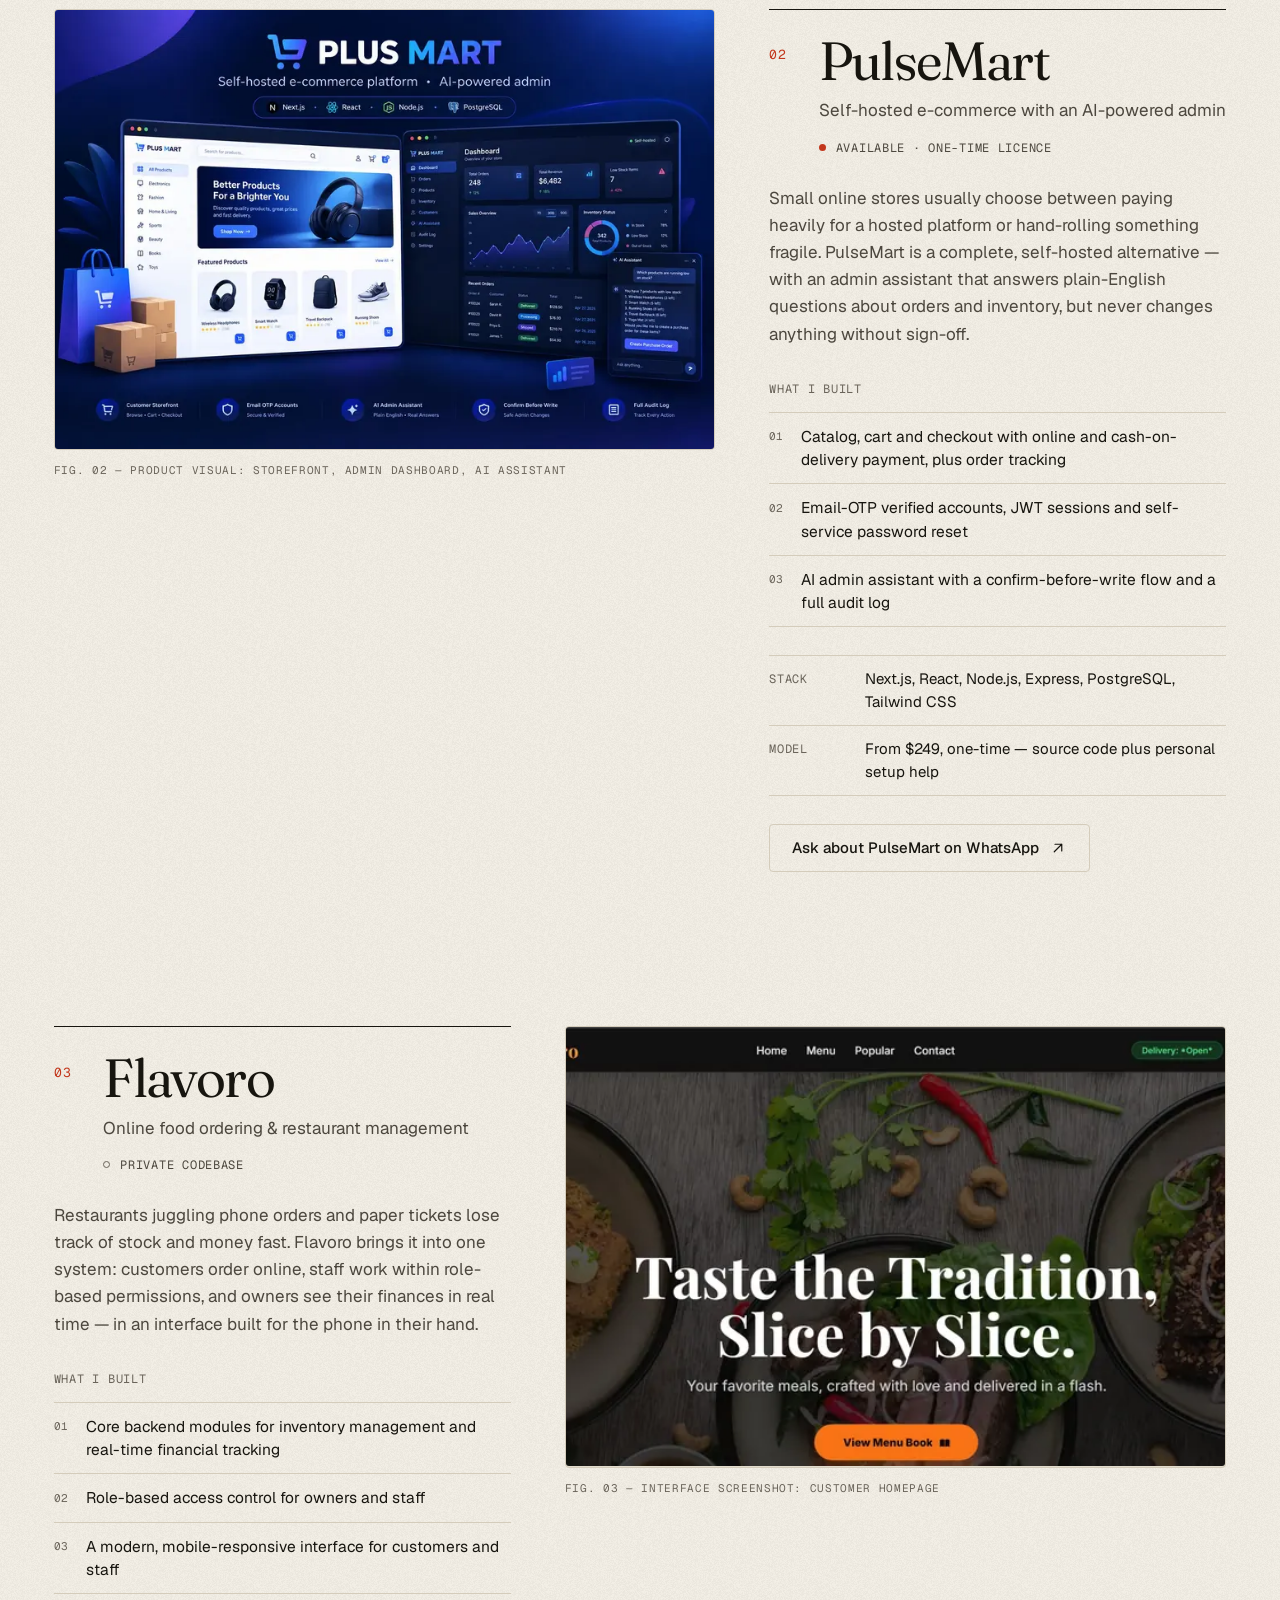
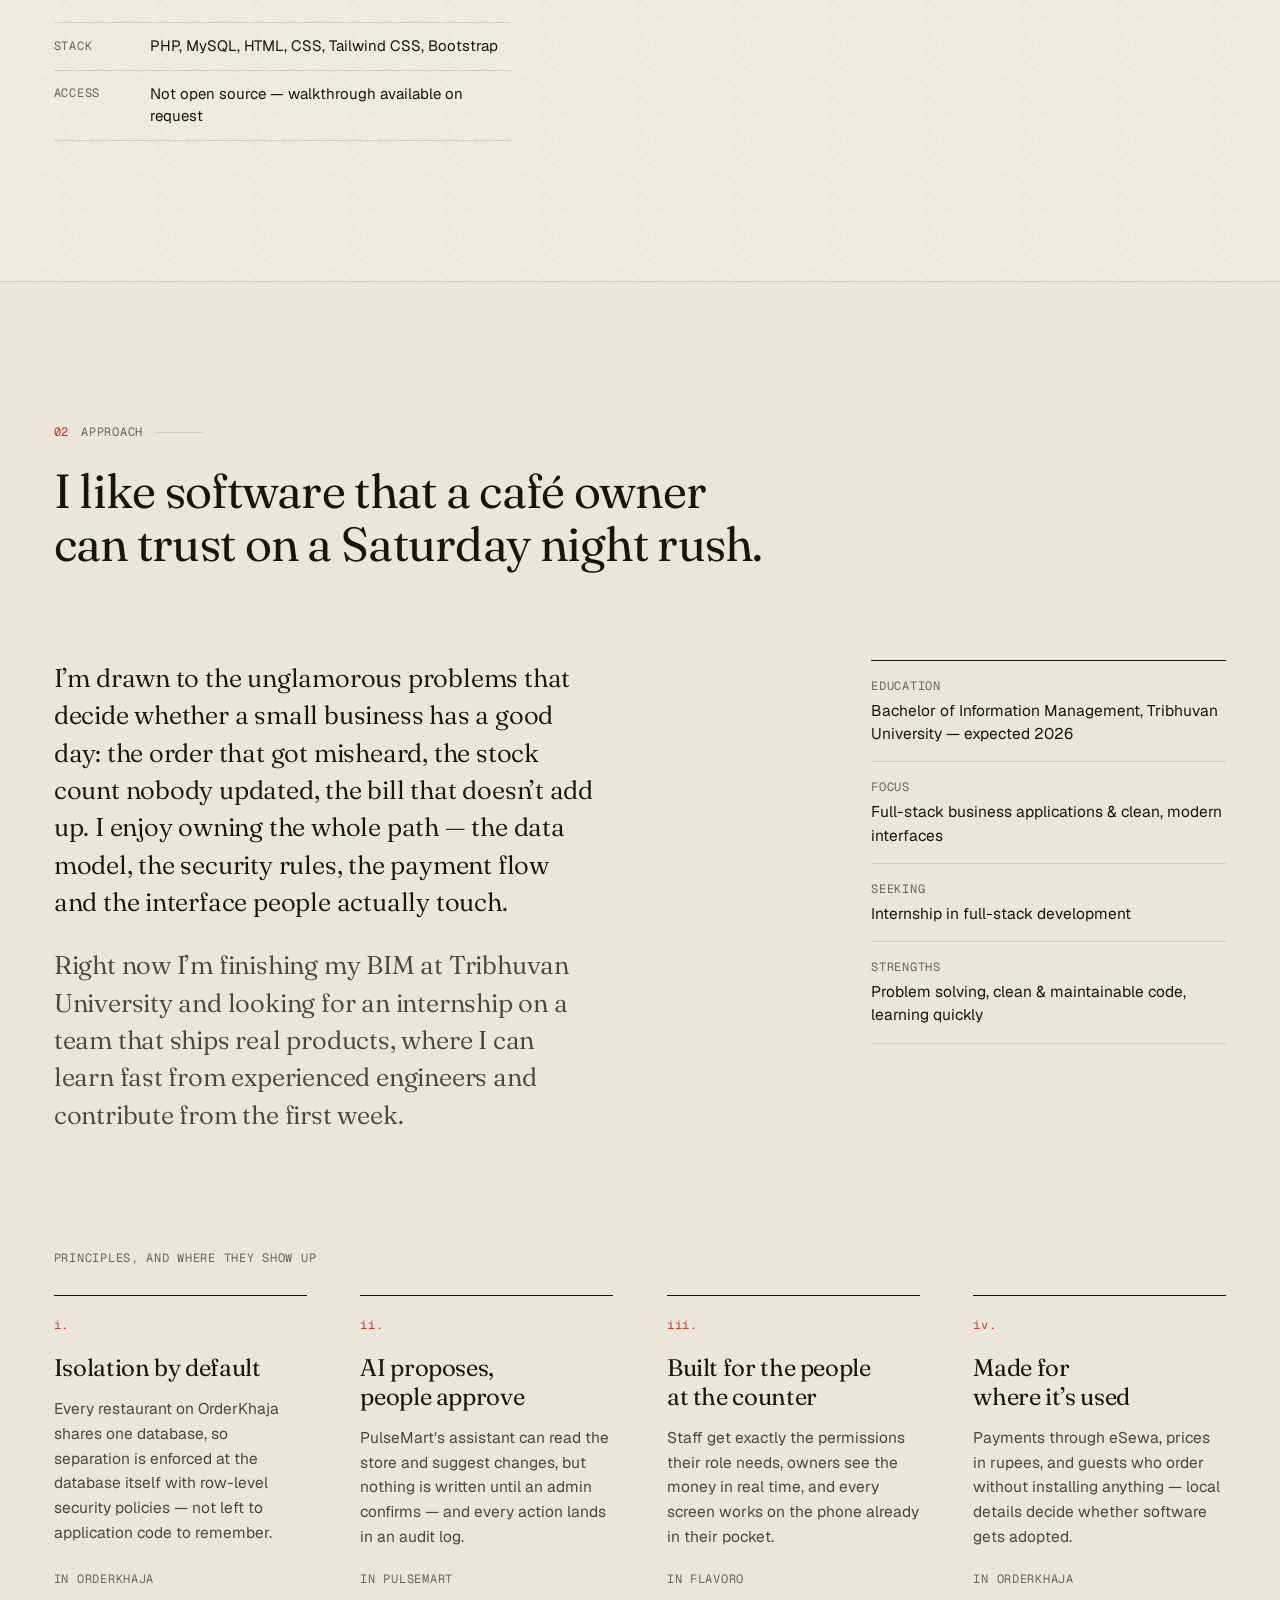
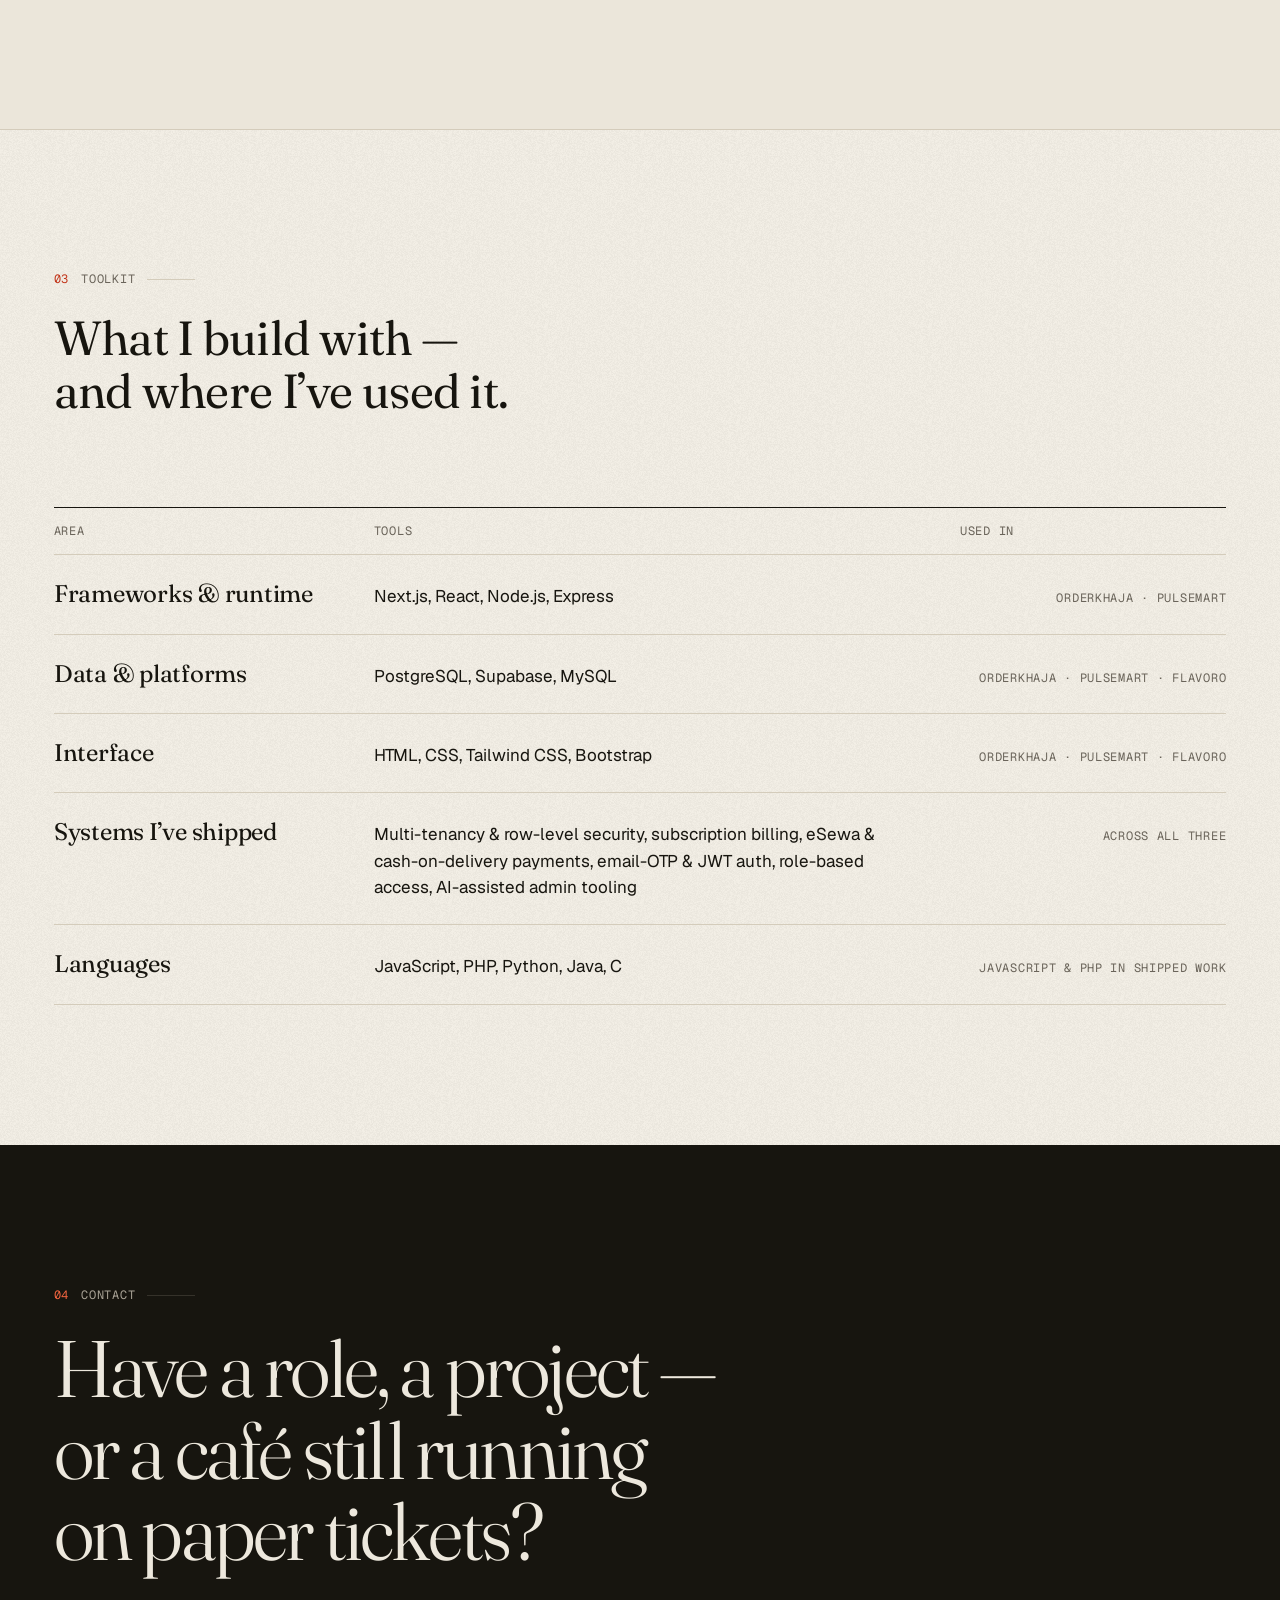
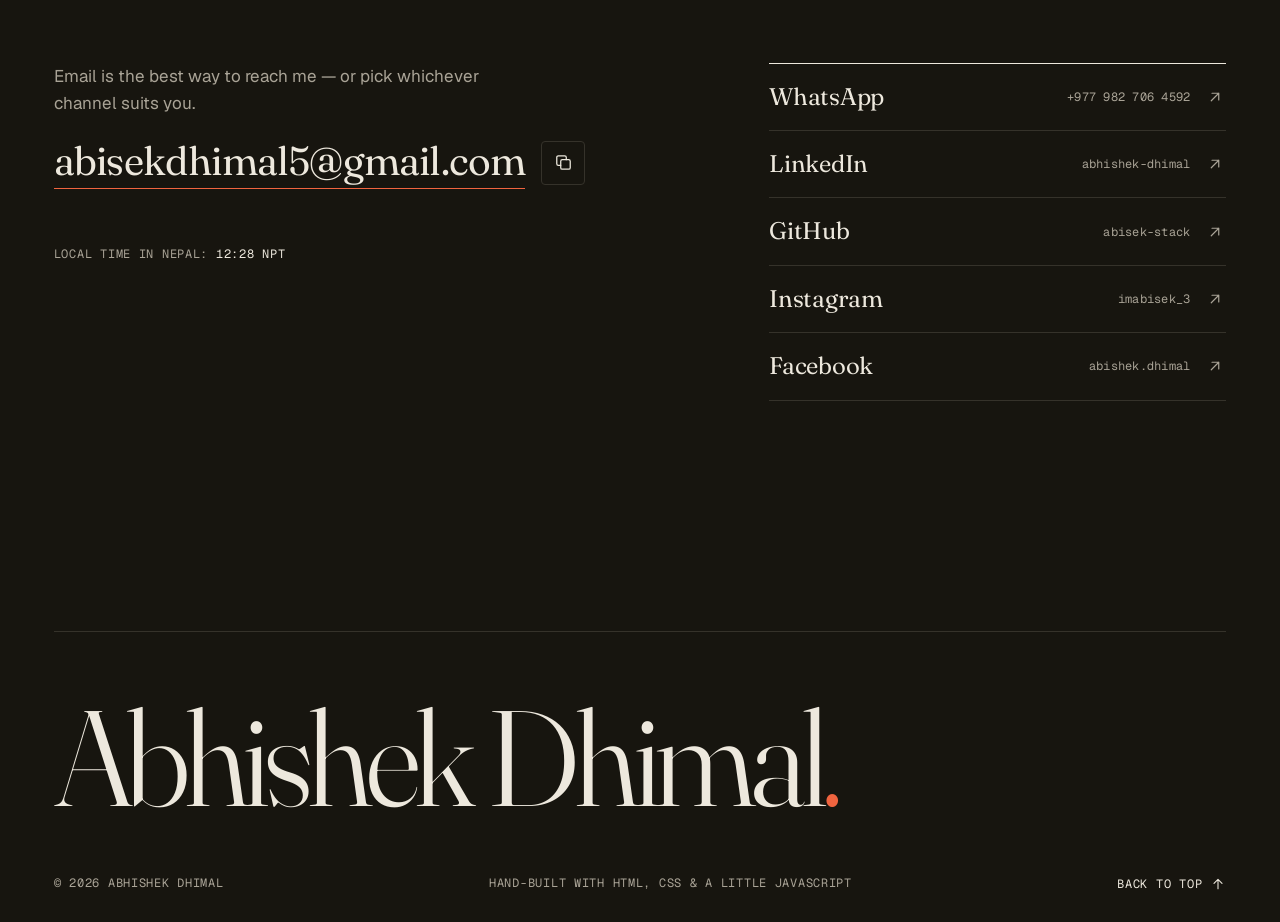
==== commit 4de03a58: "Update OrderKhaja: real pricing tiers, logo, rename cafe-saas assets; add site assets, 404, robots, " ====
--- a/index.html
+++ b/index.html
@@ -1,1156 +1,495 @@
 <!DOCTYPE html>
 <html lang="en">
 <head>
-<meta charset="UTF-8">
-<meta name="viewport" content="width=device-width, initial-scale=1.0">
-<meta name="theme-color" content="#131417" id="themeColor">
-<title>Abhishek Dhimal — Portfolio</title>
-<meta name="description" content="Abhishek Dhimal's personal portfolio — projects, skills, and contact.">
+<meta charset="utf-8">
+<meta name="viewport" content="width=device-width, initial-scale=1, viewport-fit=cover">
+<title>Abhishek Dhimal — Full-Stack Developer, Nepal</title>
+<meta name="description" content="Abhishek Dhimal is a full-stack developer and BIM student in Nepal who designs and ships business software — including OrderKhaja, a live QR table-ordering SaaS for cafés.">
+<meta name="author" content="Abhishek Dhimal">
+<link rel="canonical" href="https://abhishekdhimal.com.np/">
+
+<meta name="theme-color" content="#F3EFE6" media="(prefers-color-scheme: light)">
+<meta name="theme-color" content="#12110E" media="(prefers-color-scheme: dark)">
+<meta name="color-scheme" content="light dark">
 
 <meta property="og:type" content="website">
-<meta property="og:url" content="https://abhishekdhimal.com.np">
+<meta property="og:site_name" content="Abhishek Dhimal">
+<meta property="og:url" content="https://abhishekdhimal.com.np/">
 <meta property="og:title" content="Abhishek Dhimal — Full-Stack Developer">
-<meta property="og:description" content="BIM student building full-stack web applications — including a QR-based cafe ordering SaaS, restaurant management systems, and e-commerce platforms with integrated payments and AI tooling.">
-<meta property="og:image" content="https://abhishekdhimal.com.np/assets/pulsemart.jpg">
+<meta property="og:description" content="Software for the counter, the kitchen and the checkout. Full-stack developer in Nepal, building business applications end to end.">
+<meta property="og:image" content="https://abhishekdhimal.com.np/assets/og.png">
+<meta property="og:image:width" content="1200">
+<meta property="og:image:height" content="630">
+<meta property="og:image:alt" content="Abhishek Dhimal — Software for the counter, the kitchen and the checkout.">
 <meta name="twitter:card" content="summary_large_image">
 <meta name="twitter:title" content="Abhishek Dhimal — Full-Stack Developer">
-<meta name="twitter:description" content="BIM student building full-stack web applications — including a QR-based cafe ordering SaaS, restaurant management systems, and e-commerce platforms with integrated payments and AI tooling.">
-<meta name="twitter:image" content="https://abhishekdhimal.com.np/assets/pulsemart.jpg">
+<meta name="twitter:description" content="Software for the counter, the kitchen and the checkout. Full-stack developer in Nepal, building business applications end to end.">
+<meta name="twitter:image" content="https://abhishekdhimal.com.np/assets/og.png">
+
+<link rel="icon" href="assets/favicon.svg" type="image/svg+xml">
+<link rel="icon" href="assets/favicon-32.png" sizes="32x32" type="image/png">
+<link rel="apple-touch-icon" href="assets/apple-touch-icon.png">
+
+<link rel="preload" href="assets/fonts/fraunces.woff2" as="font" type="font/woff2" crossorigin>
+<link rel="preload" href="assets/fonts/geist.woff2" as="font" type="font/woff2" crossorigin>
+<link rel="stylesheet" href="assets/css/site.css">
 
 <script>
+  // Apply the saved or system theme before first paint to avoid a flash.
   (function () {
+    var root = document.documentElement;
+    root.classList.add("js");
     try {
       var saved = localStorage.getItem("theme");
-      var theme = saved || (window.matchMedia("(prefers-color-scheme: light)").matches ? "light" : "dark");
-      document.documentElement.setAttribute("data-theme", theme);
-      var tc = document.getElementById("themeColor");
-      if (tc) tc.setAttribute("content", theme === "light" ? "#FAF5EA" : "#131417");
+      if (saved === "light" || saved === "dark") root.setAttribute("data-theme", saved);
     } catch (e) {}
   })();
 </script>
-
-<style>
-  :root {
-    /* ---------- Color tokens (dark — neutral) ---------- */
-    --color-bg: #131417;
-    --color-bg-raised: #1A1C20;
-    --color-bg-card: #1F2126;
-    --color-border: #333640;
-    --color-text: #ECECEF;
-    --color-text-dim: #A5A9B2;
-    --color-text-faint: #71757E;
-    --color-accent: #E3A33D;
-    --color-accent-soft: rgba(227, 163, 61, 0.14);
-    --color-accent-dim: #B9812A;
-    --color-nav-bg: rgba(19, 20, 23, 0.86);
-    --color-on-accent: #14110A;
-
-    /* ---------- Type ---------- */
-    --font-display: 'Fraunces', Georgia, 'Times New Roman', serif;
-    --font-body: 'Inter', -apple-system, BlinkMacSystemFont, 'Segoe UI', sans-serif;
-
-    /* ---------- Layout ---------- */
-    --max-width: 1120px;
-    --radius-sm: 6px;
-    --radius-md: 12px;
-    --radius-lg: 20px;
-    --transition: 240ms cubic-bezier(0.4, 0, 0.2, 1);
-  }
-
-  [data-theme="light"] {
-    /* ---------- Color tokens (light — creamy) ---------- */
-    --color-bg: #FAF5EA;
-    --color-bg-raised: #FFFBF2;
-    --color-bg-card: #FFFDF8;
-    --color-border: #E6DCC7;
-    --color-text: #2B2925;
-    --color-text-dim: #6E6656;
-    --color-text-faint: #9C937F;
-    --color-accent: #B06E12;
-    --color-accent-soft: rgba(176, 110, 18, 0.12);
-    --color-accent-dim: #8F5A0E;
-    --color-nav-bg: rgba(250, 245, 234, 0.86);
-    --color-on-accent: #FFFBF2;
-  }
-
-  @media (prefers-reduced-motion: reduce) {
-    * { animation-duration: 0.01ms !important; animation-iteration-count: 1 !important; transition-duration: 0.01ms !important; scroll-behavior: auto !important; }
-  }
-
-  *, *::before, *::after { box-sizing: border-box; }
-  html { scroll-behavior: smooth; overflow-x: hidden; -webkit-text-size-adjust: 100%; text-size-adjust: 100%; }
-
-  body {
-    margin: 0;
-    background: var(--color-bg);
-    color: var(--color-text);
-    font-family: var(--font-body);
-    font-size: 16px;
-    line-height: 1.6;
-    -webkit-font-smoothing: antialiased;
-    overflow-x: hidden;
-    transition: background var(--transition), color var(--transition);
-  }
-
-  img { max-width: 100%; display: block; }
-
-  a { color: inherit; text-decoration: none; }
-
-  :focus-visible {
-    outline: 2px solid var(--color-accent);
-    outline-offset: 3px;
-    border-radius: 4px;
-  }
-
-  h1, h2, h3, h4 {
-    font-family: var(--font-display);
-    font-weight: 600;
-    line-height: 1.15;
-    margin: 0;
-    color: var(--color-text);
-  }
-
-  p { margin: 0; }
-
-  .container {
-    max-width: var(--max-width);
-    margin: 0 auto;
-    padding: 0 28px;
-  }
-
-  .section {
-    padding: 110px 0;
-    border-bottom: 1px solid var(--color-border);
-    scroll-margin-top: 84px;
-  }
-
-  #about.section {
-    padding: 72px 0;
-  }
-
-  .section-head {
-    max-width: 620px;
-    margin-bottom: 56px;
-  }
-
-  #about .section-head {
-    margin-bottom: 28px;
-  }
-
-  .section-head .kicker {
-    color: var(--color-accent);
-    font-size: 0.9rem;
-    font-weight: 600;
-    margin-bottom: 10px;
-    display: block;
-  }
-
-  .section-head h2 {
-    font-size: clamp(1.8rem, 3.2vw, 2.5rem);
-  }
-
-  .section-head .sub {
-    margin-top: 14px;
-    color: var(--color-text-dim);
-    font-size: 1.05rem;
-    max-width: 56ch;
-  }
-
-  /* ---------- Skip link ---------- */
-  .skip-link {
-    position: absolute;
-    left: -9999px;
-    top: auto;
-    background: var(--color-accent);
-    color: var(--color-on-accent);
-    padding: 12px 18px;
-    border-radius: var(--radius-sm);
-    z-index: 200;
-    font-weight: 600;
-  }
-  .skip-link:focus {
-    left: 20px;
-    top: 20px;
-  }
-
-  /* ---------- Nav ---------- */
-  .nav {
-    position: sticky;
-    top: 0;
-    z-index: 100;
-    background: var(--color-nav-bg);
-    backdrop-filter: blur(10px);
-    border-bottom: 1px solid var(--color-border);
-  }
-
-  .nav-inner {
-    max-width: var(--max-width);
-    margin: 0 auto;
-    padding: 18px 28px;
-    display: flex;
-    align-items: center;
-    justify-content: space-between;
-  }
-
-  .logo {
-    font-family: var(--font-display);
-    font-size: 1.3rem;
-    font-weight: 600;
-    letter-spacing: 0.02em;
-    color: var(--color-text);
-  }
-  .logo span { color: var(--color-accent); }
-
-  .nav-links {
-    display: flex;
-    gap: 34px;
-    list-style: none;
-    margin: 0;
-    padding: 0;
-  }
-
-  .nav-links a {
-    font-size: 0.95rem;
-    color: var(--color-text-dim);
-    transition: color var(--transition);
-    padding: 6px 2px;
-    border-bottom: 1px solid transparent;
-  }
-  .nav-links a:hover,
-  .nav-links a:focus-visible { color: var(--color-text); border-bottom-color: var(--color-accent); }
-
-  .nav-toggle {
-    display: none;
-    background: none;
-    border: 1px solid var(--color-border);
-    border-radius: var(--radius-sm);
-    color: var(--color-text);
-    width: 42px;
-    height: 38px;
-    align-items: center;
-    justify-content: center;
-    cursor: pointer;
-  }
-  .nav-toggle svg { width: 20px; height: 20px; }
-
-  .nav-actions { display: flex; align-items: center; gap: 12px; }
-
-  .theme-toggle {
-    display: inline-flex;
-    align-items: center;
-    justify-content: center;
-    width: 42px;
-    height: 38px;
-    background: none;
-    border: 1px solid var(--color-border);
-    border-radius: var(--radius-sm);
-    color: var(--color-text);
-    cursor: pointer;
-    transition: border-color var(--transition), color var(--transition);
-  }
-  .theme-toggle:hover, .theme-toggle:focus-visible { border-color: var(--color-accent); color: var(--color-accent); }
-  .theme-toggle svg { width: 19px; height: 19px; }
-  .theme-toggle .icon-moon { display: none; }
-  [data-theme="light"] .theme-toggle .icon-sun { display: none; }
-  [data-theme="light"] .theme-toggle .icon-moon { display: block; }
-
-  .nav-cta {
-    display: inline-flex;
-    align-items: center;
-    gap: 8px;
-    padding: 9px 18px;
-    background: var(--color-accent);
-    color: var(--color-on-accent);
-    border-radius: var(--radius-sm);
-    font-weight: 600;
-    font-size: 0.92rem;
-    transition: background var(--transition), transform var(--transition);
-  }
-  .nav-cta:hover, .nav-cta:focus-visible { background: #f0b458; transform: translateY(-1px); }
-
-  /* ---------- Hero ---------- */
-  .hero {
-    padding: 96px 0 100px;
-    border-bottom: 1px solid var(--color-border);
-    scroll-margin-top: 84px;
-  }
-
-  .hero-inner {
-    display: grid;
-    grid-template-columns: 1fr;
-    align-items: center;
-  }
-
-  .hero-eyebrow {
-    color: var(--color-accent);
-    font-size: 0.95rem;
-    font-weight: 600;
-    margin-bottom: 18px;
-  }
-
-  .hero h1 {
-    font-size: clamp(2.4rem, 5vw, 3.6rem);
-    letter-spacing: -0.01em;
-  }
-
-  .hero h1 .accent-line {
-    display: block;
-    color: var(--color-text-dim);
-    font-size: 0.42em;
-    font-family: var(--font-body);
-    font-weight: 500;
-    margin-top: 16px;
-    letter-spacing: 0;
-  }
-
-  .hero-about {
-    margin-top: 26px;
-    color: var(--color-text-dim);
-    font-size: 1.08rem;
-    max-width: 52ch;
-  }
-
-  .hero-meta {
-    margin-top: 22px;
-    display: flex;
-    gap: 22px;
-    flex-wrap: wrap;
-    color: var(--color-text-faint);
-    font-size: 0.92rem;
-  }
-  .hero-meta span { display: inline-flex; align-items: center; gap: 6px; }
-  .hero-meta svg { width: 15px; height: 15px; flex-shrink: 0; }
-
-  .hero-actions {
-    margin-top: 38px;
-    display: flex;
-    gap: 12px;
-    flex-wrap: wrap;
-    align-items: center;
-  }
-
-  .btn {
-    display: inline-flex;
-    align-items: center;
-    gap: 9px;
-    padding: 13px 26px;
-    border-radius: var(--radius-sm);
-    font-weight: 600;
-    font-size: 0.96rem;
-    transition: background var(--transition), transform var(--transition), border-color var(--transition);
-    border: 1px solid transparent;
-  }
-
-  .btn-primary { background: var(--color-accent); color: var(--color-on-accent); }
-  .btn-primary:hover, .btn-primary:focus-visible { background: #f0b458; transform: translateY(-2px); }
-
-  @keyframes floatBtn {
-    0%, 100% { transform: translateY(0); }
-    50% { transform: translateY(-4px); }
-  }
-
-  .btn-hire-prominent {
-    background: linear-gradient(180deg, #f0b458, var(--color-accent));
-    color: var(--color-on-accent);
-    padding: 20px 40px;
-    font-size: 1.5rem;
-    font-weight: 700;
-    border-radius: var(--radius-md);
-    box-shadow: 0 8px 20px rgba(227,163,61,0.45), 0 2px 6px rgba(0,0,0,0.3), inset 0 1px 0 rgba(255,255,255,0.25);
-    animation: floatBtn 2.5s ease-in-out infinite;
-  }
-  .btn-hire-prominent:hover, .btn-hire-prominent:focus-visible {
-    background: linear-gradient(180deg, #f5c06b, #f0b458);
-    transform: translateY(-4px) scale(1.03);
-    box-shadow: 0 12px 28px rgba(227,163,61,0.6), 0 4px 10px rgba(0,0,0,0.4), inset 0 1px 0 rgba(255,255,255,0.3);
-    animation-play-state: paused;
-  }
-
-  .btn-secondary {
-    background: transparent;
-    color: var(--color-text);
-    border-color: var(--color-border);
-  }
-  .btn-secondary:hover, .btn-secondary:focus-visible { border-color: var(--color-accent); color: var(--color-accent); transform: translateY(-2px); }
-
-  .hero-socials {
-    margin-top: 30px;
-    display: flex;
-    gap: 14px;
-    align-items: center;
-  }
-
-  .icon-btn {
-    width: 38px;
-    height: 38px;
-    display: inline-flex;
-    align-items: center;
-    justify-content: center;
-    border: 1px solid var(--color-border);
-    border-radius: 50%;
-    color: var(--color-text-dim);
-    transition: border-color var(--transition), color var(--transition), transform var(--transition);
-  }
-  .icon-btn svg { width: 17px; height: 17px; }
-  .icon-btn:hover, .icon-btn:focus-visible {
-    border-color: var(--color-accent);
-    color: var(--color-accent);
-    transform: translateY(-2px);
-  }
-
-  /* ---------- About ---------- */
-  .about-grid {
-    display: block;
-  }
-
-  .about-text p {
-    color: var(--color-text-dim);
-    font-size: 1.05rem;
-    line-height: 1.7;
-    margin-bottom: 14px;
-    text-align: justify;
-    text-justify: inter-word;
-  }
-  .about-text p:last-child { margin-bottom: 0; }
-
-  .about-facts {
-    margin-top: 30px;
-    display: grid;
-    grid-template-columns: repeat(4, 1fr);
-    gap: 22px;
-    padding-top: 26px;
-    border-top: 1px solid var(--color-border);
-  }
-
-  .fact { border-left: 2px solid var(--color-accent); padding-left: 14px; }
-  .fact .label { font-size: 0.8rem; color: var(--color-text-faint); text-transform: none; margin-bottom: 3px; }
-  .fact .value { font-size: 0.98rem; color: var(--color-text); }
-
-  /* ---------- Skills ---------- */
-  .skills-grid {
-    display: grid;
-    grid-template-columns: repeat(auto-fit, minmax(min(230px, 100%), 1fr));
-    gap: 20px;
-  }
-
-  .skill-card {
-    background: var(--color-bg-card);
-    border: 1px solid var(--color-border);
-    border-radius: var(--radius-md);
-    padding: 26px;
-  }
-
-  .skill-card h3 { font-size: 1.05rem; margin-bottom: 14px; font-family: var(--font-body); font-weight: 600; }
-
-  .skill-tags { display: flex; flex-wrap: wrap; gap: 8px; }
-
-  .skill-tag {
-    font-size: 0.85rem;
-    padding: 6px 12px;
-    border-radius: 999px;
-    background: var(--color-accent-soft);
-    color: var(--color-accent);
-    border: 1px solid rgba(227,163,61,0.25);
-  }
-
-  /* ---------- Projects ---------- */
-  .projects-grid {
-    display: grid;
-    grid-template-columns: repeat(auto-fit, minmax(min(300px, 100%), 1fr));
-    gap: 26px;
-  }
-
-  .project-card {
-    background: var(--color-bg-card);
-    border: 1px solid var(--color-border);
-    border-radius: var(--radius-md);
-    overflow: hidden;
-    display: flex;
-    flex-direction: column;
-    transition: border-color var(--transition), transform var(--transition);
-  }
-
-  .project-card:hover { border-color: var(--color-accent-dim); transform: translateY(-3px); }
-
-  .project-media {
-    position: relative;
-    aspect-ratio: 16 / 10;
-    background: var(--color-bg-raised);
-    border-bottom: 1px solid var(--color-border);
-    overflow: hidden;
-  }
-
-  .project-media img {
-    position: relative;
-    z-index: 1;
-    width: 100%;
-    height: 100%;
-    object-fit: cover;
-    object-position: top center;
-  }
-
-  .project-media-placeholder {
-    position: absolute;
-    inset: 0;
-    display: flex;
-    align-items: center;
-    justify-content: center;
-    background:
-      radial-gradient(circle at 30% 20%, rgba(227,163,61,0.16), transparent 55%),
-      repeating-linear-gradient(135deg, rgba(255,255,255,0.02) 0px, rgba(255,255,255,0.02) 2px, transparent 2px, transparent 16px);
-  }
-  .project-media-placeholder svg { width: 46px; height: 46px; color: var(--color-text-faint); opacity: 0.55; }
-
-  .project-card-body {
-    padding: 26px 28px 28px;
-    display: flex;
-    flex-direction: column;
-    gap: 14px;
-    flex: 1;
-  }
-
-  .project-card-body h3 { font-size: 1.2rem; font-family: var(--font-body); font-weight: 600; }
-  .project-card-body p { color: var(--color-text-dim); font-size: 0.96rem; }
-
-  .project-demo-cta {
-    display: flex;
-    flex-direction: column;
-    align-items: flex-start;
-    gap: 6px;
-    margin-top: 2px;
-  }
-  .project-demo-btn {
-    display: inline-flex;
-    align-items: center;
-    gap: 8px;
-    background: var(--color-accent);
-    color: var(--color-on-accent);
-    font-weight: 700;
-    font-size: 0.9rem;
-    padding: 9px 16px;
-    border-radius: 999px;
-    transition: var(--transition);
-  }
-  .project-demo-btn:hover { background: var(--color-accent-dim); }
-  .project-demo-btn svg { width: 15px; height: 15px; }
-  .project-demo-note {
-    font-size: 0.78rem;
-    color: var(--color-text-faint);
-  }
-
-  .project-tags { display: flex; flex-wrap: wrap; gap: 7px; margin-top: 4px; }
-  .project-tags span {
-    font-size: 0.78rem;
-    color: var(--color-text-faint);
-    border: 1px solid var(--color-border);
-    padding: 4px 10px;
-    border-radius: 999px;
-  }
-
-  .project-link {
-    margin-top: auto;
-    padding-top: 8px;
-    color: var(--color-accent);
-    font-size: 0.92rem;
-    font-weight: 600;
-    display: inline-flex;
-    align-items: center;
-    gap: 6px;
-  }
-
-  .project-link--locked {
-    color: var(--color-text-faint);
-    cursor: default;
-  }
-
-  .project-card-title { display: flex; align-items: center; gap: 10px; flex-wrap: wrap; }
-
-  .project-badge {
-    font-size: 0.68rem;
-    font-weight: 700;
-    letter-spacing: 0.04em;
-    color: var(--color-on-accent);
-    background: var(--color-accent);
-    padding: 3px 9px;
-    border-radius: 999px;
-  }
-
-  .project-badge--media {
-    position: absolute;
-    z-index: 2;
-    top: 14px;
-    right: 14px;
-    box-shadow: 0 2px 10px rgba(0,0,0,0.35);
-  }
-
-  .project-card--paid { border-color: rgba(227,163,61,0.3); }
-
-  .project-price {
-    color: var(--color-accent);
-    font-size: 0.95rem;
-    font-weight: 600;
-  }
-  .project-price span { color: var(--color-text-faint); font-weight: 400; font-size: 0.85rem; }
-
-  /* ---------- Certifications / Interests ---------- */
-  .split-grid {
-    display: grid;
-    grid-template-columns: 1fr 1fr;
-    gap: 40px;
-  }
-
-  .list-block ul { list-style: none; margin: 0; padding: 0; display: flex; flex-direction: column; gap: 14px; }
-  .list-block li {
-    display: flex;
-    justify-content: space-between;
-    gap: 14px;
-    padding-bottom: 14px;
-    border-bottom: 1px solid var(--color-border);
-    color: var(--color-text-dim);
-    font-size: 0.96rem;
-  }
-  .list-block li:last-child { border-bottom: none; padding-bottom: 0; }
-  .list-block li strong { color: var(--color-text); font-weight: 600; }
-  .list-block li .meta { color: var(--color-text-faint); font-size: 0.85rem; white-space: nowrap; }
-
-  .interest-pills { display: flex; flex-wrap: wrap; gap: 10px; }
-  .interest-pills span {
-    padding: 8px 16px;
-    border-radius: 999px;
-    border: 1px solid var(--color-border);
-    color: var(--color-text-dim);
-    font-size: 0.9rem;
-  }
-
-  /* ---------- Contact ---------- */
-  .contact-grid {
-    display: grid;
-    grid-template-columns: repeat(auto-fit, minmax(min(150px, 100%), 1fr));
-    gap: 16px;
-  }
-
-  .contact-card {
-    background: var(--color-bg-card);
-    border: 1px solid var(--color-border);
-    border-radius: var(--radius-md);
-    padding: 26px 20px;
-    display: flex;
-    flex-direction: column;
-    align-items: center;
-    gap: 14px;
-    text-align: center;
-    transition: border-color var(--transition), transform var(--transition), background var(--transition);
-  }
-  .contact-card:hover, .contact-card:focus-visible { border-color: var(--color-accent-dim); transform: translateY(-3px); background: var(--color-bg-raised); }
-
-  .contact-card .icon-btn { width: 46px; height: 46px; pointer-events: none; }
-  .contact-card .icon-btn svg { width: 20px; height: 20px; }
-
-  .contact-card .label { font-size: 0.92rem; color: var(--color-text); font-weight: 600; }
-
-  /* ---------- Footer ---------- */
-  .footer {
-    padding: 50px 0 40px;
-  }
-
-  .footer-inner {
-    display: flex;
-    justify-content: space-between;
-    align-items: center;
-    flex-wrap: wrap;
-    gap: 20px;
-  }
-
-  .footer-brand { display: flex; flex-direction: column; gap: 6px; }
-  .footer-brand .logo { font-size: 1.1rem; }
-  .footer-brand p { color: var(--color-text-faint); font-size: 0.85rem; }
-
-  .footer-socials { display: flex; gap: 12px; }
-  .footer-socials .icon-btn { width: 34px; height: 34px; }
-  .footer-socials .icon-btn svg { width: 15px; height: 15px; }
-
-  /* ---------- Responsive ---------- */
-  @media (max-width: 860px) {
-    .hero { padding: 72px 0 76px; }
-    .about-facts { grid-template-columns: repeat(2, 1fr); }
-    .split-grid { grid-template-columns: 1fr; }
-    .section { padding: 76px 0; }
-    #about.section { padding: 56px 0; }
-  }
-
-  @media (max-width: 720px) {
-    .container { padding: 0 20px; }
-    .nav-inner { padding: 14px 20px; }
-    .nav-links { display: none; }
-    .nav-toggle { display: inline-flex; }
-    .nav.open .nav-links {
-      display: flex;
-      position: absolute;
-      top: 100%;
-      left: 0;
-      right: 0;
-      flex-direction: column;
-      background: var(--color-bg-raised);
-      padding: 20px;
-      gap: 18px;
-      max-height: calc(100vh - 70px);
-      overflow-y: auto;
-      border-bottom: 1px solid var(--color-border);
-    }
-    .about-text p { text-align: left; }
-    .about-facts { grid-template-columns: 1fr; gap: 18px; }
-    .project-card-body { padding: 22px 20px 24px; }
-    .skill-card { padding: 22px 20px; }
-    .footer-inner { flex-direction: column; align-items: flex-start; }
-  }
-
-  @media (max-width: 480px) {
-    .hero { padding: 56px 0 60px; }
-    .hero h1 { font-size: clamp(2rem, 8vw, 2.6rem); }
-    .hero-actions { gap: 10px; }
-    .hero-actions .btn {
-      width: 100%;
-      justify-content: center;
-    }
-    .btn-hire-prominent { font-size: 1.25rem; padding: 16px 28px; }
-    .nav-cta { display: none; }
-    .theme-toggle, .nav-toggle { width: 44px; height: 44px; }
-    .section { padding: 60px 0; }
-    #about.section { padding: 48px 0; }
-  }
-</style>
+<script src="assets/js/site.js" defer></script>
+
+<script type="application/ld+json">
+{
+  "@context": "https://schema.org",
+  "@type": "Person",
+  "name": "Abhishek Dhimal",
+  "url": "https://abhishekdhimal.com.np/",
+  "jobTitle": "Full-Stack Developer",
+  "email": "mailto:abisekdhimal5@gmail.com",
+  "address": { "@type": "PostalAddress", "addressCountry": "NP" },
+  "alumniOf": { "@type": "CollegeOrUniversity", "name": "Tribhuvan University" },
+  "sameAs": [
+    "https://github.com/abisek-stack",
+    "https://www.linkedin.com/in/abhishek-dhimal-465858387/"
+  ]
+}
+</script>
 </head>
 <body>
 
 <a class="skip-link" href="#main">Skip to content</a>
 
-<script>
-  window.SOCIAL_LINKS = {
-    github:    "https://github.com/abisek-stack",
-    linkedin:  "https://www.linkedin.com/in/abhishek-dhimal-465858387/",
-    instagram: "https://www.instagram.com/imabisek_3/", // TODO: add your Instagram link
-    facebook:  "https://www.facebook.com/abishek.dhimal.1447", // TODO: add your Facebook link
-    whatsapp:  "https://wa.me/9779827064592",
-    email:     "mailto:abisekdhimal5@gmail.com?subject=Job%20Opportunity%20for%20Abhishek&body=Hi%20Abhishek%2C%0A%0AI%20came%20across%20your%20portfolio%20and%20wanted%20to%20reach%20out%20about..."
-  };
-</script>
-
-<!-- ============ NAV ============ -->
-<nav class="nav" id="siteNav">
-  <div class="nav-inner">
-    <a href="#top" class="logo">A<span>.</span></a>
-    <ul class="nav-links">
-      <li><a href="#about">About</a></li>
-      <li><a href="#skills">Skills</a></li>
-      <li><a href="#projects">Projects</a></li>
-      <li><a href="#certifications">Certifications</a></li>
-      <li><a href="#contact">Contact</a></li>
-    </ul>
-    <div class="nav-actions">
-      <button class="theme-toggle" id="themeToggle" type="button" aria-label="Toggle dark mode" aria-pressed="false">
-        <svg class="icon-sun" viewBox="0 0 24 24" fill="none" stroke="currentColor" stroke-width="2" stroke-linecap="round"><circle cx="12" cy="12" r="4.2"/><path d="M12 2v2.5M12 19.5V22M4.2 4.2l1.8 1.8M18 18l1.8 1.8M2 12h2.5M19.5 12H22M4.2 19.8L6 18M18 6l1.8-1.8"/></svg>
-        <svg class="icon-moon" viewBox="0 0 24 24" fill="none" stroke="currentColor" stroke-width="2" stroke-linecap="round" stroke-linejoin="round"><path d="M21 12.8A9 9 0 1 1 11.2 3a7 7 0 0 0 9.8 9.8z"/></svg>
+<!-- ============ HEADER ============ -->
+<header class="site-header" id="siteHeader">
+  <div class="wrap header-inner">
+    <a href="#top" class="brand" aria-label="Abhishek Dhimal — back to top">
+      <span class="brand-mark" aria-hidden="true">AD</span>
+      <span class="brand-name">Abhishek Dhimal</span>
+    </a>
+
+    <nav class="primary-nav" aria-label="Primary">
+      <ul>
+        <li><a href="#work">Work</a></li>
+        <li><a href="#approach">Approach</a></li>
+        <li><a href="#toolkit">Toolkit</a></li>
+        <li><a href="#contact">Contact</a></li>
+      </ul>
+    </nav>
+
+    <div class="header-actions">
+      <button class="icon-button theme-toggle" id="themeToggle" type="button" aria-label="Switch colour theme">
+        <svg class="i-sun" viewBox="0 0 24 24" aria-hidden="true"><circle cx="12" cy="12" r="4"/><path d="M12 2.5v2M12 19.5v2M4.6 4.6 6 6M18 18l1.4 1.4M2.5 12h2M19.5 12h2M4.6 19.4 6 18M18 6l1.4-1.4"/></svg>
+        <svg class="i-moon" viewBox="0 0 24 24" aria-hidden="true"><path d="M20.5 13.2A8.5 8.5 0 1 1 10.8 3.5a6.6 6.6 0 0 0 9.7 9.7z"/></svg>
       </button>
-      <a href="#contact" class="nav-cta">Get in touch</a>
-      <button class="nav-toggle" id="navToggle" aria-label="Toggle navigation menu" aria-expanded="false" aria-controls="siteNav">
-        <svg viewBox="0 0 24 24" fill="none" stroke="currentColor" stroke-width="2"><line x1="3" y1="6" x2="21" y2="6"/><line x1="3" y1="12" x2="21" y2="12"/><line x1="3" y1="18" x2="21" y2="18"/></svg>
+      <a href="#contact" class="button button--small header-cta">Let’s talk</a>
+      <button class="menu-button" id="menuButton" type="button" aria-expanded="false" aria-controls="mobileMenu">
+        <span class="menu-button-label">Menu</span>
+        <span class="menu-button-lines" aria-hidden="true"><span></span><span></span></span>
       </button>
     </div>
   </div>
-</nav>
+</header>
+
+<!-- Mobile menu sheet -->
+<div class="mobile-menu" id="mobileMenu" role="dialog" aria-modal="true" aria-label="Site menu" hidden>
+  <div class="mobile-menu-inner wrap">
+    <nav aria-label="Mobile">
+      <ol class="mobile-links">
+        <li><a href="#work"><span class="mono">01</span>Work</a></li>
+        <li><a href="#approach"><span class="mono">02</span>Approach</a></li>
+        <li><a href="#toolkit"><span class="mono">03</span>Toolkit</a></li>
+        <li><a href="#contact"><span class="mono">04</span>Contact</a></li>
+      </ol>
+    </nav>
+    <div class="mobile-menu-foot">
+      <a class="button" href="mailto:abisekdhimal5@gmail.com">Email me</a>
+      <a class="button button--ghost" href="assets/Abhishek_Dhimal_Resume.pdf" download>Résumé (PDF)</a>
+    </div>
+  </div>
+</div>
 
 <main id="main">
 
   <!-- ============ HERO ============ -->
-  <header class="hero" id="top">
-    <div class="container hero-inner">
-      <div>
-        <p class="hero-eyebrow">Full-Stack Developer &middot; Problem Solver &middot; Quick Learner</p>
-        <h1>
-          Abhishek Dhimal
-          <span class="accent-line">Building functional business applications &amp; modern web systems.</span>
-        </h1>
-        <p class="hero-about">
-          I'm Abhishek, a Bachelor of Information Management (BIM) student in Nepal with hands-on experience building full-stack web applications — including a QR-based cafe ordering SaaS, restaurant management platforms, and e-commerce systems with integrated payments and AI tooling.
-        </p>
-        <div class="hero-meta">
-          <span>
-            <svg viewBox="0 0 24 24" fill="none" stroke="currentColor" stroke-width="2"><path d="M12 21s-7-6.2-7-11a7 7 0 0 1 14 0c0 4.8-7 11-7 11z"/><circle cx="12" cy="10" r="2.5"/></svg>
-            Nepal
-          </span>
-          <span>
-            <svg viewBox="0 0 24 24" fill="none" stroke="currentColor" stroke-width="2"><rect x="3" y="4" width="18" height="16" rx="2"/><path d="M3 9h18"/></svg>
-            Available for opportunities
-          </span>
-        </div>
-        <div class="hero-actions">
-          <a href="https://www.linkedin.com/in/abhishek-dhimal-465858387/" target="_blank" rel="noopener noreferrer" class="btn btn-hire-prominent">
-            <svg xmlns="http://www.w3.org/2000/svg" viewBox="0 0 24 24" width="26" height="26">
-              <rect width="24" height="24" rx="4" fill="#0A0A0A"/>
-              <path fill="#FFFFFF" d="M7.12 9.5H4.5V19h2.62V9.5zM5.81 8.25c.9 0 1.46-.6 1.46-1.35 -.02-.77-.56-1.35-1.44-1.35s-1.46.58-1.46 1.35c0 .75.56 1.35 1.42 1.35h.02zM19.5 19h.01v-5.6 c0-3-1.6-4.4-3.74-4.4-1.72 0-2.49.95-2.92 1.62V9.5H10.24s.03.75 0 9.5h2.62v-5.3c0-.28.02-.57.1-.77 .23-.57.75-1.16 1.62-1.16 1.14 0 1.6.87 1.6 2.15V19h2.32z"/>
-            </svg>
-            Hire me
-          </a>
-          <a href="mailto:abisekdhimal5@gmail.com?subject=Job%20Opportunity%20for%20Abhishek&body=Hi%20Abhishek%2C%0A%0AI%20came%20across%20your%20portfolio%20and%20wanted%20to%20reach%20out%20about..." class="btn btn-secondary">
-            <svg viewBox="0 0 24 24" width="16" height="16" fill="none" stroke="currentColor" stroke-width="2"><rect x="2.5" y="4.5" width="19" height="15" rx="2.5"/><path d="M3 6.5l9 6.5 9-6.5"/></svg>
-            Email me
-          </a>
-          <a href="#projects" class="btn btn-secondary">View my projects</a>
-          <a href="assets/Abhishek_Dhimal_Resume.pdf" class="btn btn-secondary" download>Download résumé</a>
-          <a href="#contact" class="btn btn-secondary">Contact me</a>
-        </div>
-        <div class="hero-socials" aria-label="Social media links">
-          <a class="icon-btn" id="hero-linkedin" href="#" target="_blank" rel="noopener noreferrer" aria-label="LinkedIn profile">
-            <svg xmlns="http://www.w3.org/2000/svg" viewBox="0 0 448 512" width="20" height="20" fill="currentColor">
-              <path d="M100.28 448H7.4V148.9h92.88zm-46.44-341C24.14 107 0 82.85 0 53.19a53.19 53.19 0 0 1 106.38 0c0 29.66-24.14 53.81-53.19 53.81zM447.9 448h-92.68V302.4c0-34.7-.7-79.3-48.29-79.3-48.29 0-55.69 37.7-55.69 76.7V448h-92.78V148.9h89.05v40.8h1.3c12.4-23.5 42.69-48.3 87.88-48.3 94 0 111.28 61.9 111.28 142.3z"/>
-            </svg>
-          </a>
-          <a class="icon-btn" id="hero-github" href="#" target="_blank" rel="noopener noreferrer" aria-label="GitHub profile">
-            <svg viewBox="0 0 24 24" fill="currentColor"><path d="M12 .5C5.65.5.5 5.65.5 12c0 5.08 3.29 9.39 7.86 10.91.58.1.79-.25.79-.56 0-.27-.01-1.17-.02-2.12-3.2.7-3.88-1.36-3.88-1.36-.52-1.33-1.28-1.68-1.28-1.68-1.04-.71.08-.7.08-.7 1.16.08 1.77 1.19 1.77 1.19 1.03 1.76 2.7 1.25 3.36.96.1-.75.4-1.25.73-1.54-2.55-.29-5.24-1.28-5.24-5.68 0-1.26.45-2.28 1.19-3.08-.12-.29-.52-1.46.11-3.05 0 0 .97-.31 3.18 1.18a11 11 0 0 1 5.79 0c2.2-1.49 3.17-1.18 3.17-1.18.64 1.59.24 2.76.12 3.05.74.8 1.19 1.82 1.19 3.08 0 4.41-2.7 5.38-5.27 5.67.42.36.78 1.07.78 2.16 0 1.56-.01 2.82-.01 3.2 0 .31.21.67.8.56A10.52 10.52 0 0 0 23.5 12c0-6.35-5.15-11.5-11.5-11.5z"/></svg>
-          </a>
-          <a class="icon-btn" id="hero-instagram" href="#" target="_blank" rel="noopener noreferrer" aria-label="Instagram profile">
-            <svg viewBox="0 0 24 24" fill="none" stroke="currentColor" stroke-width="1.8"><rect x="2.5" y="2.5" width="19" height="19" rx="5"/><circle cx="12" cy="12" r="4.3"/><circle cx="17.6" cy="6.4" r="1.1" fill="currentColor" stroke="none"/></svg>
-          </a>
-          <a class="icon-btn" id="hero-whatsapp" href="#" target="_blank" rel="noopener noreferrer" aria-label="Chat on WhatsApp">
-            <svg viewBox="0 0 24 24" fill="currentColor"><path d="M12.04 2C6.58 2 2.13 6.45 2.13 11.91c0 1.79.47 3.47 1.29 4.92L2 22l5.32-1.39a9.86 9.86 0 0 0 4.72 1.2h.01c5.46 0 9.9-4.45 9.9-9.9C21.95 6.45 17.5 2 12.04 2zm0 18.12h-.01a8.2 8.2 0 0 1-4.18-1.15l-.3-.18-3.12.82.83-3.05-.2-.31a8.18 8.18 0 0 1-1.25-4.34c0-4.53 3.69-8.22 8.24-8.22 2.2 0 4.27.86 5.82 2.42a8.15 8.15 0 0 1 2.41 5.81c0 4.53-3.69 8.2-8.24 8.2zm4.51-6.16c-.25-.12-1.47-.72-1.7-.81-.23-.08-.39-.12-.56.13-.17.25-.64.81-.78.97-.14.17-.29.19-.53.06-.25-.12-1.05-.39-2-1.23-.74-.66-1.24-1.47-1.39-1.72-.14-.25-.02-.38.11-.51.11-.11.25-.29.37-.43.12-.15.16-.25.25-.41.08-.17.04-.31-.02-.44-.06-.12-.56-1.35-.77-1.85-.2-.48-.41-.42-.56-.42-.14 0-.31-.02-.48-.02s-.44.06-.67.31c-.23.25-.87.85-.87 2.08 0 1.23.89 2.42 1.02 2.58.12.17 1.75 2.67 4.24 3.74.59.26 1.05.41 1.41.52.59.19 1.13.16 1.56.1.48-.07 1.47-.6 1.67-1.18.21-.58.21-1.07.15-1.18-.06-.1-.23-.17-.48-.29z"/></svg>
-          </a>
-        </div>
+  <section class="hero" id="top" aria-labelledby="hero-title">
+    <div class="wrap">
+      <div class="hero-top">
+        <p class="mono hero-name">Abhishek Dhimal <span class="sep" aria-hidden="true">/</span> <span class="nowrap">Full-stack developer</span></p>
+        <p class="mono availability"><span class="pulse" aria-hidden="true"></span>Open to full-stack internships</p>
       </div>
 
-    </div>
-  </header>
-
-  <!-- ============ ABOUT ============ -->
-  <section class="section" id="about">
-    <div class="container">
-      <div class="section-head">
-        <span class="kicker">About</span>
-        <h2>A little about me</h2>
+      <h1 class="hero-title" id="hero-title">
+        <span class="line">Software for<span class="br-narrow"> the</span></span>
+        <span class="line"><span class="br-wide">the </span><em>counter</em>, the <em>kitchen</em></span>
+        <span class="line">&amp; the <em>checkout</em><span class="accent">.</span></span>
+      </h1>
+
+      <div class="hero-grid">
+        <div class="hero-copy">
+          <p class="lede">
+            I’m Abhishek — a full-stack developer and Bachelor of Information Management student in Nepal. I design and build business applications end to end, from database policies to the last pixel of the interface. My latest, <a class="inline-link" href="https://www.orderkhaja.com/" target="_blank" rel="noopener">OrderKhaja</a>, is a subscription SaaS that is live today.
+          </p>
+          <div class="hero-actions">
+            <a class="button" href="#work">
+              See selected work
+              <svg viewBox="0 0 24 24" aria-hidden="true"><path d="M12 5v14M6 13l6 6 6-6"/></svg>
+            </a>
+            <a class="button button--ghost" href="assets/Abhishek_Dhimal_Resume.pdf" download>
+              Résumé <span class="mono button-note">PDF</span>
+            </a>
+          </div>
+        </div>
+
+        <div class="ticket" role="group" aria-label="Current status" data-reveal>
+          <div class="ticket-head mono">
+            <span>Status</span>
+            <span id="ticketDate">2026</span>
+          </div>
+          <dl class="ticket-rows">
+            <div><dt>Shipping</dt><dd>OrderKhaja <span class="tag tag--live">Live</span></dd></div>
+            <div><dt>Studying</dt><dd>BIM, Tribhuvan University <span class="muted">’26</span></dd></div>
+            <div><dt>Based in</dt><dd>Nepal <span class="muted" id="nepalTime">UTC+5:45</span></dd></div>
+            <div><dt>Open to</dt><dd>Full-stack internships</dd></div>
+          </dl>
+          <div class="ticket-foot mono" aria-hidden="true">
+            <span>abhishekdhimal.com.np</span>
+            <span class="barcode"></span>
+          </div>
+        </div>
       </div>
+
+      <nav class="hero-index" aria-label="Selected projects" data-reveal>
+        <a href="#orderkhaja"><span class="mono">01</span><span class="idx-title">OrderKhaja</span><span class="idx-desc">QR table ordering SaaS</span></a>
+        <a href="#pulsemart"><span class="mono">02</span><span class="idx-title">PulseMart</span><span class="idx-desc">E-commerce with an AI admin</span></a>
+        <a href="#flavoro"><span class="mono">03</span><span class="idx-title">Flavoro</span><span class="idx-desc">Restaurant management</span></a>
+      </nav>
+    </div>
+  </section>
+
+  <!-- ============ WORK ============ -->
+  <section class="section" id="work" aria-labelledby="work-title">
+    <div class="wrap">
+      <header class="section-head" data-reveal>
+        <p class="mono eyebrow"><span>01</span> Selected work</p>
+        <h2 id="work-title">Three businesses that ran on paper, phone calls and guesswork&nbsp;— and the systems I built to replace that.</h2>
+      </header>
+
+      <!-- Project 01 -->
+      <article class="project project--feature" id="orderkhaja" aria-labelledby="p1-title">
+        <figure class="project-media" data-reveal>
+          <picture>
+            <source type="image/webp" srcset="assets/img/orderkhaja-640.webp 640w, assets/img/orderkhaja-800.webp 800w, assets/img/orderkhaja-1024.webp 1024w, assets/img/orderkhaja-1536.webp 1536w" sizes="(min-width: 1320px) 1210px, (min-width: 900px) 92vw, calc(100vw - 40px)">
+            <img src="assets/orderkhaja.jpg" width="1536" height="1024" loading="lazy" decoding="async" alt="OrderKhaja product visual: the owner dashboard on a laptop showing today’s sales, orders and active tables, beside a phone with the guest menu and a ‘Scan to Order’ table stand.">
+          </picture>
+          <figcaption class="mono">Fig. 01 — Product visual: owner dashboard, guest menu, table QR</figcaption>
+        </figure>
+
+        <div class="project-body">
+          <header class="project-head" data-reveal>
+            <p class="mono project-num">01</p>
+            <div>
+              <h3 id="p1-title" class="project-brand"><img class="project-logo" src="assets/img/orderkhaja-logo.png" width="512" height="512" alt="" loading="lazy" decoding="async">OrderKhaja</h3>
+              <p class="project-kind">QR menu &amp; table ordering for cafés and restaurants</p>
+            </div>
+            <p class="mono status"><span class="dot dot--live" aria-hidden="true"></span>Live · Subscription</p>
+          </header>
+
+          <div class="project-cols">
+            <div class="project-col" data-reveal>
+              <h4 class="mono col-label">The problem</h4>
+              <p>Cafés taking orders by phone and paper ticket lose track of tables, mishear orders and guess their numbers at the end of the day.</p>
+              <p>OrderKhaja lets any café sign up and go live in minutes: guests scan the QR on their table and order from their phone — no app to install — while the owner runs everything from one dashboard.</p>
+            </div>
+            <div class="project-col" data-reveal>
+              <h4 class="mono col-label">What I built</h4>
+              <ul class="ledger-list">
+                <li>Multi-tenant architecture with PostgreSQL row-level security, so every restaurant’s data stays isolated</li>
+                <li>QR table ordering, live order tracking, and menu &amp; table management</li>
+                <li>Subscription billing with trial expiry and eSewa, Nepal’s local payment gateway</li>
+                <li>Daily revenue summaries for owners</li>
+              </ul>
+            </div>
+            <div class="project-col project-meta" data-reveal>
+              <dl>
+                <div><dt class="mono">Role</dt><dd>Product design &amp; full-stack development</dd></div>
+                <div><dt class="mono">Stack</dt><dd>Next.js, Supabase, PostgreSQL, Tailwind CSS</dd></div>
+                <div><dt class="mono">Model</dt><dd>Hosted subscription, priced by monthly orders · free trial</dd></div>
+                <div><dt class="mono">Pricing</dt><dd>
+                  <ul class="price-list">
+                    <li><span>Starter <small>under 300 orders</small></span><span>Rs 499<small>/mo</small></span></li>
+                    <li><span>Growing <small>300–1,000 orders</small></span><span>Rs 999<small>/mo</small></span></li>
+                    <li><span>Busy <small>1,000+ orders</small></span><span>Rs 1,499<small>/mo</small></span></li>
+                  </ul>
+                  <p class="price-note">Launch offer: 50% off · yearly plans get 2 months free</p>
+                </dd></div>
+              </dl>
+              <a class="button project-cta" href="https://www.orderkhaja.com/" target="_blank" rel="noopener">
+                Visit orderkhaja.com
+                <svg viewBox="0 0 24 24" aria-hidden="true"><path d="M7 17 17 7M8 7h9v9"/></svg>
+                <span class="visually-hidden">(opens in a new tab)</span>
+              </a>
+            </div>
+          </div>
+        </div>
+      </article>
+
+      <!-- Project 02 -->
+      <article class="project project--split" id="pulsemart" aria-labelledby="p2-title">
+        <figure class="project-media" data-reveal>
+          <picture>
+            <source type="image/webp" srcset="assets/img/pulsemart-640.webp 640w, assets/img/pulsemart-800.webp 800w, assets/img/pulsemart-1024.webp 1024w, assets/img/pulsemart-1536.webp 1536w" sizes="(min-width: 1320px) 700px, (min-width: 900px) 54vw, calc(100vw - 40px)">
+            <img src="assets/pulsemart.jpg" width="1536" height="1024" loading="lazy" decoding="async" alt="PulseMart product visual: a customer storefront with featured products beside a dark admin dashboard with sales, inventory status and an AI assistant panel listing low-stock items.">
+          </picture>
+          <figcaption class="mono">Fig. 02 — Product visual: storefront, admin dashboard, AI assistant</figcaption>
+        </figure>
+
+        <div class="project-body">
+          <header class="project-head" data-reveal>
+            <p class="mono project-num">02</p>
+            <div>
+              <h3 id="p2-title">PulseMart</h3>
+              <p class="project-kind">Self-hosted e-commerce with an AI-powered admin</p>
+            </div>
+            <p class="mono status"><span class="dot" aria-hidden="true"></span>Available · One-time licence</p>
+          </header>
+
+          <div class="project-text" data-reveal>
+            <p>Small online stores usually choose between paying heavily for a hosted platform or hand-rolling something fragile. PulseMart is a complete, self-hosted alternative — with an admin assistant that answers plain-English questions about orders and inventory, but never changes anything without sign-off.</p>
+            <h4 class="mono col-label">What I built</h4>
+            <ul class="ledger-list">
+              <li>Catalog, cart and checkout with online and cash-on-delivery payment, plus order tracking</li>
+              <li>Email-OTP verified accounts, JWT sessions and self-service password reset</li>
+              <li>AI admin assistant with a confirm-before-write flow and a full audit log</li>
+            </ul>
+            <dl class="project-meta">
+              <div><dt class="mono">Stack</dt><dd>Next.js, React, Node.js, Express, PostgreSQL, Tailwind CSS</dd></div>
+              <div><dt class="mono">Model</dt><dd>From $249, one-time — source code plus personal setup help</dd></div>
+            </dl>
+            <a class="button button--ghost project-cta" href="https://wa.me/9779827064592?text=Hi%20Abhishek%2C%20I%27m%20interested%20in%20PulseMart." target="_blank" rel="noopener">
+              Ask about PulseMart on WhatsApp
+              <svg viewBox="0 0 24 24" aria-hidden="true"><path d="M7 17 17 7M8 7h9v9"/></svg>
+              <span class="visually-hidden">(opens in a new tab)</span>
+            </a>
+          </div>
+        </div>
+      </article>
+
+      <!-- Project 03 -->
+      <article class="project project--split project--flip" id="flavoro" aria-labelledby="p3-title">
+        <figure class="project-media" data-reveal>
+          <picture>
+            <source type="image/webp" srcset="assets/img/flavoro-640.webp 640w, assets/img/flavoro-800.webp 800w, assets/img/flavoro-1024.webp 1024w, assets/img/flavoro-1536.webp 1536w" sizes="(min-width: 1320px) 700px, (min-width: 900px) 54vw, calc(100vw - 40px)">
+            <img src="assets/flavoro.jpg" width="1897" height="911" loading="lazy" decoding="async" alt="Flavoro customer homepage screenshot: a dark navigation bar with delivery status, login and register buttons above a food photograph headlined ‘Taste the Tradition, Slice by Slice.’">
+          </picture>
+          <figcaption class="mono">Fig. 03 — Interface screenshot: customer homepage</figcaption>
+        </figure>
+
+        <div class="project-body">
+          <header class="project-head" data-reveal>
+            <p class="mono project-num">03</p>
+            <div>
+              <h3 id="p3-title">Flavoro</h3>
+              <p class="project-kind">Online food ordering &amp; restaurant management</p>
+            </div>
+            <p class="mono status"><span class="dot dot--muted" aria-hidden="true"></span>Private codebase</p>
+          </header>
+
+          <div class="project-text" data-reveal>
+            <p>Restaurants juggling phone orders and paper tickets lose track of stock and money fast. Flavoro brings it into one system: customers order online, staff work within role-based permissions, and owners see their finances in real time — in an interface built for the phone in their hand.</p>
+            <h4 class="mono col-label">What I built</h4>
+            <ul class="ledger-list">
+              <li>Core backend modules for inventory management and real-time financial tracking</li>
+              <li>Role-based access control for owners and staff</li>
+              <li>A modern, mobile-responsive interface for customers and staff</li>
+            </ul>
+            <dl class="project-meta">
+              <div><dt class="mono">Stack</dt><dd>PHP, MySQL, HTML, CSS, Tailwind CSS, Bootstrap</dd></div>
+              <div><dt class="mono">Access</dt><dd>Not open source — walkthrough available on request</dd></div>
+            </dl>
+          </div>
+        </div>
+      </article>
+    </div>
+  </section>
+
+  <!-- ============ APPROACH ============ -->
+  <section class="section section--alt" id="approach" aria-labelledby="approach-title">
+    <div class="wrap">
+      <header class="section-head" data-reveal>
+        <p class="mono eyebrow"><span>02</span> Approach</p>
+        <h2 id="approach-title">I like software that a café owner can trust on a Saturday night rush.</h2>
+      </header>
+
       <div class="about-grid">
-        <div class="about-text">
-          <p>
-            I'm a motivated Bachelor of Information Management (BIM) student with strong hands-on experience in full-stack web development. I'm passionate about building functional business applications and designing clean, modern user interfaces — and I'm currently looking for an internship opportunity to put my skills to work in a professional, fast-paced development environment.
-          </p>
-          <p>
-            My work spans backend engineering in PHP and Node.js, relational database design with MySQL and PostgreSQL, and building responsive, production-ready frontends with Tailwind CSS and Bootstrap — including payment integrations and AI-assisted admin tooling.
-          </p>
-        </div>
-        <div class="about-facts">
-          <div class="fact">
-            <div class="label">Location</div>
-            <div class="value">Nepal</div>
-          </div>
-          <div class="fact">
-            <div class="label">Email</div>
-            <div class="value">abisekdhimal5@gmail.com</div>
-          </div>
-          <div class="fact">
-            <div class="label">Education</div>
-            <div class="value">B.I.M., Tribhuvan University (Exp. 2026)</div>
-          </div>
-          <div class="fact">
-            <div class="label">Career goal</div>
-            <div class="value">Internship in full-stack development</div>
-          </div>
-        </div>
+        <div class="about-copy" data-reveal>
+          <p>I’m drawn to the unglamorous problems that decide whether a small business has a good day: the order that got misheard, the stock count nobody updated, the bill that doesn’t add up. I enjoy owning the whole path — the data model, the security rules, the payment flow and the interface people actually touch.</p>
+          <p>Right now I’m finishing my BIM at Tribhuvan University and looking for an internship on a team that ships real products, where I can learn fast from experienced engineers and contribute from the first week.</p>
+        </div>
+
+        <dl class="facts" data-reveal>
+          <div><dt class="mono">Education</dt><dd>Bachelor of Information Management, Tribhuvan University — expected 2026</dd></div>
+          <div><dt class="mono">Focus</dt><dd>Full-stack business applications &amp; clean, modern interfaces</dd></div>
+          <div><dt class="mono">Seeking</dt><dd>Internship in full-stack development</dd></div>
+          <div><dt class="mono">Strengths</dt><dd>Problem solving, clean &amp; maintainable code, learning quickly</dd></div>
+        </dl>
       </div>
+
+      <h3 class="mono subhead" data-reveal>Principles, and where they show up</h3>
+      <ol class="principles">
+        <li data-reveal>
+          <span class="mono principle-num">i.</span>
+          <h4>Isolation by default</h4>
+          <p>Every restaurant on OrderKhaja shares one database, so separation is enforced at the database itself with row-level security policies — not left to application code to remember.</p>
+          <p class="mono principle-ref">In OrderKhaja</p>
+        </li>
+        <li data-reveal>
+          <span class="mono principle-num">ii.</span>
+          <h4>AI proposes, people approve</h4>
+          <p>PulseMart’s assistant can read the store and suggest changes, but nothing is written until an admin confirms — and every action lands in an audit log.</p>
+          <p class="mono principle-ref">In PulseMart</p>
+        </li>
+        <li data-reveal>
+          <span class="mono principle-num">iii.</span>
+          <h4>Built for the people at the counter</h4>
+          <p>Staff get exactly the permissions their role needs, owners see the money in real time, and every screen works on the phone already in their pocket.</p>
+          <p class="mono principle-ref">In Flavoro</p>
+        </li>
+        <li data-reveal>
+          <span class="mono principle-num">iv.</span>
+          <h4>Made for where it’s used</h4>
+          <p>Payments through eSewa, prices in rupees, and guests who order without installing anything — local details decide whether software gets adopted.</p>
+          <p class="mono principle-ref">In OrderKhaja</p>
+        </li>
+      </ol>
     </div>
   </section>
 
-  <!-- ============ SKILLS ============ -->
-  <section class="section" id="skills">
-    <div class="container">
-      <div class="section-head">
-        <span class="kicker">Skills</span>
-        <h2>What I work with</h2>
-        <p class="sub">Technologies and methodologies I use to design, develop, and deploy software.</p>
+  <!-- ============ TOOLKIT ============ -->
+  <section class="section" id="toolkit" aria-labelledby="toolkit-title">
+    <div class="wrap">
+      <header class="section-head section-head--row" data-reveal>
+        <p class="mono eyebrow"><span>03</span> Toolkit</p>
+        <h2 id="toolkit-title">What I build with&nbsp;— and where I’ve used it.</h2>
+      </header>
+
+      <div class="toolkit" role="table" aria-label="Technical toolkit">
+        <div class="toolkit-row toolkit-row--head mono" role="row">
+          <span role="columnheader">Area</span>
+          <span role="columnheader">Tools</span>
+          <span role="columnheader">Used in</span>
+        </div>
+        <div class="toolkit-row" role="row" data-reveal>
+          <span class="toolkit-area" role="rowheader">Frameworks &amp; runtime</span>
+          <span class="toolkit-tools" role="cell">Next.js, React, Node.js, Express</span>
+          <span class="toolkit-used mono" role="cell">OrderKhaja · PulseMart</span>
+        </div>
+        <div class="toolkit-row" role="row" data-reveal>
+          <span class="toolkit-area" role="rowheader">Data &amp; platforms</span>
+          <span class="toolkit-tools" role="cell">PostgreSQL, Supabase, MySQL</span>
+          <span class="toolkit-used mono" role="cell">OrderKhaja · PulseMart · Flavoro</span>
+        </div>
+        <div class="toolkit-row" role="row" data-reveal>
+          <span class="toolkit-area" role="rowheader">Interface</span>
+          <span class="toolkit-tools" role="cell">HTML, CSS, Tailwind CSS, Bootstrap</span>
+          <span class="toolkit-used mono" role="cell">OrderKhaja · PulseMart · Flavoro</span>
+        </div>
+        <div class="toolkit-row" role="row" data-reveal>
+          <span class="toolkit-area" role="rowheader">Systems I’ve shipped</span>
+          <span class="toolkit-tools" role="cell">Multi-tenancy &amp; row-level security, subscription billing, eSewa &amp; cash-on-delivery payments, email-OTP &amp; JWT auth, role-based access, AI-assisted admin tooling</span>
+          <span class="toolkit-used mono" role="cell">Across all three</span>
+        </div>
+        <div class="toolkit-row" role="row" data-reveal>
+          <span class="toolkit-area" role="rowheader">Languages</span>
+          <span class="toolkit-tools" role="cell">JavaScript, PHP, Python, Java, C</span>
+          <span class="toolkit-used mono" role="cell">JavaScript &amp; PHP in shipped work</span>
+        </div>
       </div>
-      <div class="skills-grid">
-        <div class="skill-card">
-          <h3>Programming Languages</h3>
-          <div class="skill-tags">
-            <span class="skill-tag">Python</span>
-            <span class="skill-tag">Java</span>
-            <span class="skill-tag">C</span>
-            <span class="skill-tag">PHP</span>
-            <span class="skill-tag">JavaScript</span>
-          </div>
-        </div>
-        <div class="skill-card">
-          <h3>Web Technologies &amp; UI/UX</h3>
-          <div class="skill-tags">
-            <span class="skill-tag">HTML</span>
-            <span class="skill-tag">CSS</span>
-            <span class="skill-tag">Tailwind CSS</span>
-            <span class="skill-tag">Bootstrap</span>
-          </div>
-        </div>
-        <div class="skill-card">
-          <h3>Databases &amp; Strengths</h3>
-          <div class="skill-tags">
-            <span class="skill-tag">MySQL</span>
-            <span class="skill-tag">Problem Solving</span>
-            <span class="skill-tag">Clean Code</span>
-            <span class="skill-tag">Quick Learner</span>
-          </div>
-        </div>
-      </div>
     </div>
   </section>
 
-  <!-- ============ PROJECTS ============ -->
-  <section class="section" id="projects">
-    <div class="container">
-      <div class="section-head">
-        <span class="kicker">Projects</span>
-        <h2>Selected work</h2>
-        <p class="sub">A sample of software projects, full-stack systems, and web utilities I have built.</p>
-      </div>
-      <div class="projects-grid">
-        <div class="project-card project-card--paid">
-          <div class="project-media">
-            <div class="project-media-placeholder" id="cafesaas-media-placeholder">
-              <svg viewBox="0 0 24 24" fill="none" stroke="currentColor" stroke-width="1.5"><path d="M3 9h14v7a3 3 0 0 1-3 3H6a3 3 0 0 1-3-3V9z"/><path d="M17 9h2a2.5 2.5 0 0 1 0 5h-2"/><path d="M7 3v3M11 3v3M15 3v3"/></svg>
-            </div>
-            <!-- TODO: add assets/cafe-saas.jpg (a screenshot of the ordering page or owner dashboard) -->
-            <img src="assets/cafe-saas.jpg" alt="Cafe SaaS QR ordering and owner dashboard" loading="lazy"
-              onerror="this.style.display='none'"
-              onload="document.getElementById('cafesaas-media-placeholder').style.display='none'">
-            <span class="project-badge project-badge--media">PAID</span>
-          </div>
-          <div class="project-card-body">
-            <h3>Cafe SaaS — QR Table Ordering</h3>
-            <p>Restaurants running orders through phone calls and paper tickets lose track of tables and revenue fast. Cafe SaaS replaces that with a self-serve platform: customers scan a QR code at their table, browse the menu, and order — while the owner watches orders come in live, manages the menu and tables, and gets a daily revenue summary. Any restaurant can sign up and go live in minutes.</p>
-            <div class="project-tags"><span>Next.js</span><span>Supabase</span><span>PostgreSQL</span><span>Tailwind CSS</span></div>
-            <p class="project-price">NPR 100/table/month <span>· hosted subscription</span></p>
-            <div class="project-demo-cta">
-              <a class="project-demo-btn" id="cafesaas-demo-link" href="https://orderkhaja.com/" target="_blank" rel="noopener noreferrer">
-                <svg viewBox="0 0 24 24" fill="none" stroke="currentColor" stroke-width="2"><path d="M5 3l14 9-14 9V3z"/></svg>
-                Try Live Demo
-              </a>
-            </div>
-          </div>
-        </div>
-        <div class="project-card project-card--paid">
-          <div class="project-media">
-            <div class="project-media-placeholder" id="pulsemart-media-placeholder">
-              <svg viewBox="0 0 24 24" fill="none" stroke="currentColor" stroke-width="1.5"><circle cx="9" cy="21" r="1.4"/><circle cx="18" cy="21" r="1.4"/><path d="M2.5 3h2.6l2.7 12.2a2 2 0 0 0 2 1.6h8.1a2 2 0 0 0 2-1.6L21.5 8H6"/></svg>
-            </div>
-            <img src="assets/pulsemart.jpg" alt="PulseMart storefront and admin dashboard" loading="lazy"
-              onerror="this.style.display='none'"
-              onload="document.getElementById('pulsemart-media-placeholder').style.display='none'">
-            <span class="project-badge project-badge--media">PAID</span>
-          </div>
-          <div class="project-card-body">
-            <h3>PulseMart</h3>
-            <p>Most small online stores either pay heavily for a SaaS platform or hand-roll something fragile. PulseMart is a complete, self-hosted alternative: full storefront and checkout, email-OTP verified accounts, and an AI-powered admin assistant that answers plain-English questions about orders and inventory — with a confirm-before-write flow and full audit log, so nothing changes without sign-off.</p>
-            <div class="project-tags"><span>Next.js</span><span>React</span><span>Node.js</span><span>PostgreSQL</span></div>
-            <p class="project-price">From $249 <span>· one-time — source code, plus I'll personally help you set it up</span></p>
-            <div class="project-demo-cta">
-              <!-- TODO: replace with your real deployed demo URL, e.g. https://demo.abhishekdhimal.com.np -->
-              <a class="project-demo-btn" id="pulsemart-demo-link" href="https://demo.abhishekdhimal.com.np" target="_blank" rel="noopener noreferrer">
-                <svg viewBox="0 0 24 24" fill="none" stroke="currentColor" stroke-width="2"><path d="M5 3l14 9-14 9V3z"/></svg>
-                Try Live Demo
-              </a>
-              <!-- TODO: set up a demo account (see guide below) and update these credentials -->
-              <span class="project-demo-note">Demo login: demo@pulsemart.com / demo1234</span>
-            </div>
-            <a class="project-link" id="pulsemart-buy-link" href="https://wa.me/9779827064592?text=Hi%20Abhishek%2C%20I%27m%20interested%20in%20PulseMart." target="_blank" rel="noopener noreferrer">View &amp; Buy →</a>
-          </div>
-        </div>
-        <div class="project-card project-card--paid">
-          <div class="project-media">
-            <div class="project-media-placeholder" id="flavoro-media-placeholder">
-              <svg viewBox="0 0 24 24" fill="none" stroke="currentColor" stroke-width="1.5"><path d="M8 2v6M12 2v6M16 2v6M6 8h12l-1 13a2 2 0 0 1-2 2H9a2 2 0 0 1-2-2L6 8z"/></svg>
-            </div>
-            <img src="assets/flavoro.jpg" alt="Flavoro restaurant ordering interface" loading="lazy"
-              onerror="this.style.display='none'"
-              onload="document.getElementById('flavoro-media-placeholder').style.display='none'">
-            <span class="project-badge project-badge--media">LOCKED</span>
-          </div>
-          <div class="project-card-body">
-            <h3>Flavoro Restaurant System</h3>
-            <p>Restaurants running orders through phone calls and paper tickets lose track of stock and money fast. Flavoro replaces that with one system: customers order online, staff manage inventory and role-based access, and owners see real-time financial tracking — all in a clean, mobile-responsive interface.</p>
-            <div class="project-tags"><span>PHP</span><span>MySQL</span><span>Tailwind CSS</span></div>
-            <span class="project-link project-link--locked">
-              <svg viewBox="0 0 24 24" fill="none" stroke="currentColor" stroke-width="2" width="15" height="15"><rect x="4" y="11" width="16" height="10" rx="2"/><path d="M8 11V7a4 4 0 0 1 8 0v4"/></svg>
-              Locked — private, not open source
-            </span>
-          </div>
-        </div>
-      </div>
-    </div>
-  </section>
-
-  <!-- ============ CERTIFICATIONS & INTERESTS ============ -->
-  <section class="section" id="certifications">
-    <div class="container split-grid">
-      <div class="list-block">
-        <div class="section-head" style="margin-bottom:28px;">
-          <span class="kicker">Education</span>
-          <h2>Credentials</h2>
-        </div>
-        <ul>
-          <li><span><strong>Bachelor of Information Management (BIM)</strong><br>Tribhuvan University</span><span class="meta">Exp. 2026</span></li>
+  <!-- ============ CONTACT ============ -->
+  <section class="section contact" id="contact" aria-labelledby="contact-title">
+    <div class="wrap">
+      <p class="mono eyebrow" data-reveal><span>04</span> Contact</p>
+      <h2 class="contact-title" id="contact-title" data-reveal>Have a role, a project&nbsp;— or a&nbsp;café still running on paper tickets?</h2>
+
+      <div class="contact-grid">
+        <div class="contact-primary" data-reveal>
+          <p class="contact-lede">Email is the best way to reach me — or pick whichever channel suits you.</p>
+          <div class="email-row">
+            <a class="email-link" href="mailto:abisekdhimal5@gmail.com?subject=Hello%20Abhishek">abisekdhimal5@gmail.com</a>
+            <button class="icon-button copy-button" type="button" id="copyEmail" data-copy="abisekdhimal5@gmail.com" aria-label="Copy email address">
+              <svg class="i-copy" viewBox="0 0 24 24" aria-hidden="true"><rect x="8.5" y="8.5" width="12" height="12" rx="2"/><path d="M15.5 8.5V5.5a2 2 0 0 0-2-2h-8a2 2 0 0 0-2 2v8a2 2 0 0 0 2 2h3"/></svg>
+              <svg class="i-check" viewBox="0 0 24 24" aria-hidden="true"><path d="m5 12.5 4.5 4.5L19 7.5"/></svg>
+            </button>
+          </div>
+          <p class="mono copy-status" id="copyStatus" role="status" aria-live="polite"></p>
+          <p class="mono local-time">Local time in Nepal: <span id="contactTime">UTC+5:45</span></p>
+        </div>
+
+        <ul class="channels" data-reveal>
+          <li>
+            <a href="https://wa.me/9779827064592" target="_blank" rel="noopener">
+              <span class="channel-name">WhatsApp</span>
+              <span class="channel-handle mono">+977 982 706 4592</span>
+              <svg viewBox="0 0 24 24" aria-hidden="true"><path d="M7 17 17 7M8 7h9v9"/></svg>
+            </a>
+          </li>
+          <li>
+            <a href="https://www.linkedin.com/in/abhishek-dhimal-465858387/" target="_blank" rel="noopener">
+              <span class="channel-name">LinkedIn</span>
+              <span class="channel-handle mono">abhishek-dhimal</span>
+              <svg viewBox="0 0 24 24" aria-hidden="true"><path d="M7 17 17 7M8 7h9v9"/></svg>
+            </a>
+          </li>
+          <li>
+            <a href="https://github.com/abisek-stack" target="_blank" rel="noopener">
+              <span class="channel-name">GitHub</span>
+              <span class="channel-handle mono">abisek-stack</span>
+              <svg viewBox="0 0 24 24" aria-hidden="true"><path d="M7 17 17 7M8 7h9v9"/></svg>
+            </a>
+          </li>
+          <li>
+            <a href="https://www.instagram.com/imabisek_3/" target="_blank" rel="noopener">
+              <span class="channel-name">Instagram</span>
+              <span class="channel-handle mono">imabisek_3</span>
+              <svg viewBox="0 0 24 24" aria-hidden="true"><path d="M7 17 17 7M8 7h9v9"/></svg>
+            </a>
+          </li>
+          <li>
+            <a href="https://www.facebook.com/abishek.dhimal.1447" target="_blank" rel="noopener">
+              <span class="channel-name">Facebook</span>
+              <span class="channel-handle mono">abishek.dhimal</span>
+              <svg viewBox="0 0 24 24" aria-hidden="true"><path d="M7 17 17 7M8 7h9v9"/></svg>
+            </a>
+          </li>
         </ul>
       </div>
-      <div class="list-block">
-        <div class="section-head" style="margin-bottom:28px;">
-          <span class="kicker">Strengths</span>
-          <h2>What I bring</h2>
-        </div>
-        <div class="interest-pills">
-          <span>Strong Problem Solver</span>
-          <span>Clean &amp; Maintainable Code</span>
-          <span>Eager to Learn &amp; Adapt</span>
-        </div>
-      </div>
     </div>
   </section>
 
-  <!-- ============ CONTACT ============ -->
-  <section class="section" id="contact" style="border-bottom:none;">
-    <div class="container">
-      <div class="section-head">
-        <span class="kicker">Contact</span>
-        <h2>Let's talk</h2>
-        <p class="sub">Direct communication channels to get in touch with me.</p>
-      </div>
-      <div class="contact-grid">
-        <a class="contact-card" id="contact-email" href="#">
-          <span class="icon-btn" aria-hidden="true">
-            <svg viewBox="0 0 24 24" fill="none" stroke="currentColor" stroke-width="1.8"><rect x="2.5" y="4.5" width="19" height="15" rx="2.5"/><path d="M3 6.5l9 6.5 9-6.5"/></svg>
-          </span>
-          <span class="label">Email</span>
-        </a>
-        <a class="contact-card" id="contact-whatsapp" href="#" target="_blank" rel="noopener noreferrer">
-          <span class="icon-btn" aria-hidden="true">
-            <svg viewBox="0 0 24 24" fill="currentColor"><path d="M12.04 2C6.58 2 2.13 6.45 2.13 11.91c0 1.79.47 3.47 1.29 4.92L2 22l5.32-1.39a9.86 9.86 0 0 0 4.72 1.2h.01c5.46 0 9.9-4.45 9.9-9.9C21.95 6.45 17.5 2 12.04 2zm0 18.12h-.01a8.2 8.2 0 0 1-4.18-1.15l-.3-.18-3.12.82.83-3.05-.2-.31a8.18 8.18 0 0 1-1.25-4.34c0-4.53 3.69-8.22 8.24-8.22 2.2 0 4.27.86 5.82 2.42a8.15 8.15 0 0 1 2.41 5.81c0 4.53-3.69 8.2-8.24 8.2z"/></svg>
-          </span>
-          <span class="label">WhatsApp</span>
-        </a>
-        <a class="contact-card" id="contact-github" href="#" target="_blank" rel="noopener noreferrer">
-          <span class="icon-btn" aria-hidden="true">
-            <svg viewBox="0 0 24 24" fill="currentColor"><path d="M12 .5C5.65.5.5 5.65.5 12c0 5.08 3.29 9.39 7.86 10.91.58.1.79-.25.79-.56 0-.27-.01-1.17-.02-2.12-3.2.7-3.88-1.36-3.88-1.36-.52-1.33-1.28-1.68-1.28-1.68-1.04-.71.08-.7.08-.7 1.16.08 1.77 1.19 1.77 1.19 1.03 1.76 2.7 1.25 3.36.96.1-.75.4-1.25.73-1.54-2.55-.29-5.24-1.28-5.24-5.68 0-1.26.45-2.28 1.19-3.08-.12-.29-.52-1.46.11-3.05 0 0 .97-.31 3.18 1.18a11 11 0 0 1 5.79 0c2.2-1.49 3.17-1.18 3.17-1.18.64 1.59.24 2.76.12 3.05.74.8 1.19 1.82 1.19 3.08 0 4.41-2.7 5.38-5.27 5.67.42.36.78 1.07.78 2.16 0 1.56-.01 2.82-.01 3.2 0 .31.21.67.8.56A10.52 10.52 0 0 0 23.5 12c0-6.35-5.15-11.5-11.5-11.5z"/></svg>
-          </span>
-          <span class="label">GitHub</span>
-        </a>
-        <a class="contact-card" id="contact-linkedin" href="#" target="_blank" rel="noopener noreferrer">
-          <span class="icon-btn" aria-hidden="true">
-            <svg xmlns="http://www.w3.org/2000/svg" viewBox="0 0 448 512" width="20" height="20" fill="currentColor">
-              <path d="M100.28 448H7.4V148.9h92.88zm-46.44-341C24.14 107 0 82.85 0 53.19a53.19 53.19 0 0 1 106.38 0c0 29.66-24.14 53.81-53.19 53.81zM447.9 448h-92.68V302.4c0-34.7-.7-79.3-48.29-79.3-48.29 0-55.69 37.7-55.69 76.7V448h-92.78V148.9h89.05v40.8h1.3c12.4-23.5 42.69-48.3 87.88-48.3 94 0 111.28 61.9 111.28 142.3z"/>
-            </svg>
-          </span>
-          <span class="label">LinkedIn</span>
-        </a>
-        <a class="contact-card" id="contact-instagram" href="#" target="_blank" rel="noopener noreferrer">
-          <span class="icon-btn" aria-hidden="true">
-            <svg viewBox="0 0 24 24" fill="none" stroke="currentColor" stroke-width="1.8"><rect x="2.5" y="2.5" width="19" height="19" rx="5"/><circle cx="12" cy="12" r="4.3"/><circle cx="17.6" cy="6.4" r="1.1" fill="currentColor" stroke="none"/></svg>
-          </span>
-          <span class="label">Instagram</span>
-        </a>
-        <a class="contact-card" id="contact-facebook" href="#" target="_blank" rel="noopener noreferrer">
-          <span class="icon-btn" aria-hidden="true">
-            <svg viewBox="0 0 24 24" fill="currentColor"><path d="M22 12a10 10 0 1 0-11.56 9.88v-6.99H7.9V12h2.54V9.8c0-2.5 1.49-3.89 3.77-3.89 1.1 0 2.24.2 2.24.2v2.46h-1.26c-1.24 0-1.63.77-1.63 1.56V12h2.78l-.44 2.89h-2.34v6.99A10 10 0 0 0 22 12z"/></svg>
-          </span>
-          <span class="label">Facebook</span>
-        </a>
-      </div>
-    </div>
-  </section>
-
 </main>
 
 <!-- ============ FOOTER ============ -->
-<footer class="footer">
-  <div class="container footer-inner">
-    <div class="footer-brand">
-      <span class="logo">Abhishek Dhimal</span>
-      <p>&copy; <span id="year"></span> Abhishek Dhimal. All rights reserved.</p>
-    </div>
-    <div class="footer-socials" aria-label="Social media links">
-      <a class="icon-btn" id="footer-github" href="#" target="_blank" rel="noopener noreferrer" aria-label="GitHub">
-        <svg viewBox="0 0 24 24" fill="currentColor"><path d="M12 .5C5.65.5.5 5.65.5 12c0 5.08 3.29 9.39 7.86 10.91.58.1.79-.25.79-.56 0-.27-.01-1.17-.02-2.12-3.2.7-3.88-1.36-3.88-1.36-.52-1.33-1.28-1.68-1.28-1.68-1.04-.71.08-.7.08-.7 1.16.08 1.77 1.19 1.77 1.19 1.03 1.76 2.7 1.25 3.36.96.1-.75.4-1.25.73-1.54-2.55-.29-5.24-1.28-5.24-5.68 0-1.26.45-2.28 1.19-3.08-.12-.29-.52-1.46.11-3.05 0 0 .97-.31 3.18 1.18a11 11 0 0 1 5.79 0c2.2-1.49 3.17-1.18 3.17-1.18.64 1.59.24 2.76.12 3.05.74.8 1.19 1.82 1.19 3.08 0 4.41-2.7 5.38-5.27 5.67.42.36.78 1.07.78 2.16 0 1.56-.01 2.82-.01 3.2 0 .31.21.67.8.56A10.52 10.52 0 0 0 23.5 12c0-6.35-5.15-11.5-11.5-11.5z"/></svg>
-      </a>
-      <a class="icon-btn" id="footer-linkedin" href="#" target="_blank" rel="noopener noreferrer" aria-label="LinkedIn">
-        <svg xmlns="http://www.w3.org/2000/svg" viewBox="0 0 448 512" width="20" height="20" fill="currentColor">
-          <path d="M100.28 448H7.4V148.9h92.88zm-46.44-341C24.14 107 0 82.85 0 53.19a53.19 53.19 0 0 1 106.38 0c0 29.66-24.14 53.81-53.19 53.81zM447.9 448h-92.68V302.4c0-34.7-.7-79.3-48.29-79.3-48.29 0-55.69 37.7-55.69 76.7V448h-92.78V148.9h89.05v40.8h1.3c12.4-23.5 42.69-48.3 87.88-48.3 94 0 111.28 61.9 111.28 142.3z"/>
-        </svg>
-      </a>
-      <a class="icon-btn" id="footer-instagram" href="#" target="_blank" rel="noopener noreferrer" aria-label="Instagram">
-        <svg viewBox="0 0 24 24" fill="none" stroke="currentColor" stroke-width="1.8"><rect x="2.5" y="2.5" width="19" height="19" rx="5"/><circle cx="12" cy="12" r="4.3"/><circle cx="17.6" cy="6.4" r="1.1" fill="currentColor" stroke="none"/></svg>
-      </a>
-      <a class="icon-btn" id="footer-facebook" href="#" target="_blank" rel="noopener noreferrer" aria-label="Facebook">
-        <svg viewBox="0 0 24 24" fill="currentColor"><path d="M22 12a10 10 0 1 0-11.56 9.88v-6.99H7.9V12h2.54V9.8c0-2.5 1.49-3.89 3.77-3.89 1.1 0 2.24.2 2.24.2v2.46h-1.26c-1.24 0-1.63.77-1.63 1.56V12h2.78l-.44 2.89h-2.34v6.99A10 10 0 0 0 22 12z"/></svg>
-      </a>
-      <a class="icon-btn" id="footer-whatsapp" href="#" target="_blank" rel="noopener noreferrer" aria-label="WhatsApp">
-        <svg viewBox="0 0 24 24" fill="currentColor"><path d="M12.04 2C6.58 2 2.13 6.45 2.13 11.91c0 1.79.47 3.47 1.29 4.92L2 22l5.32-1.39a9.86 9.86 0 0 0 4.72 1.2h.01c5.46 0 9.9-4.45 9.9-9.9C21.95 6.45 17.5 2 12.04 2zm0 18.12h-.01a8.2 8.2 0 0 1-4.18-1.15l-.3-.18-3.12.82.83-3.05-.2-.31a8.18 8.18 0 0 1-1.25-4.34c0-4.53 3.69-8.22 8.24-8.22 2.2 0 4.27.86 5.82 2.42a8.15 8.15 0 0 1 2.41 5.81c0 4.53-3.69 8.2-8.24 8.2z"/></svg>
-      </a>
-      <a class="icon-btn" id="footer-email" href="#" aria-label="Email">
-        <svg viewBox="0 0 24 24" fill="none" stroke="currentColor" stroke-width="1.8"><rect x="2.5" y="4.5" width="19" height="15" rx="2.5"/><path d="M3 6.5l9 6.5 9-6.5"/></svg>
-      </a>
+<footer class="site-footer">
+  <div class="wrap">
+    <p class="footer-mark" aria-hidden="true">Abhishek Dhimal<span class="accent">.</span></p>
+    <div class="footer-row mono">
+      <p>© <span id="year">2026</span> Abhishek Dhimal</p>
+      <p>Hand-built with HTML, CSS &amp; a little JavaScript</p>
+      <a href="#top" class="back-top">Back to top <svg viewBox="0 0 24 24" aria-hidden="true"><path d="M12 19V5M6 11l6-6 6 6"/></svg></a>
     </div>
   </div>
 </footer>
 
-<script>
-  (function () {
-    var L = window.SOCIAL_LINKS;
-
-    var map = {
-      github:    ["hero-github", "contact-github", "footer-github"],
-      linkedin:  ["hero-linkedin", "contact-linkedin", "footer-linkedin"],
-      instagram: ["hero-instagram", "contact-instagram", "footer-instagram"],
-      facebook:  ["contact-facebook", "footer-facebook"],
-      whatsapp:  ["hero-whatsapp", "contact-whatsapp", "footer-whatsapp"],
-      email:     ["contact-email", "footer-email"]
-    };
-
-    Object.keys(map).forEach(function (key) {
-      map[key].forEach(function (id) {
-        var el = document.getElementById(id);
-        if (el) el.setAttribute("href", L[key]);
-      });
-    });
-
-    var toggle = document.getElementById("navToggle");
-    var nav = document.getElementById("siteNav");
-    if (toggle && nav) {
-      toggle.addEventListener("click", function () {
-        var isOpen = nav.classList.toggle("open");
-        toggle.setAttribute("aria-expanded", isOpen ? "true" : "false");
-      });
-      nav.querySelectorAll(".nav-links a").forEach(function (a) {
-        a.addEventListener("click", function () {
-          nav.classList.remove("open");
-          toggle.setAttribute("aria-expanded", "false");
-        });
-      });
-    }
-
-    var y = document.getElementById("year");
-    if (y) y.textContent = new Date().getFullYear();
-
-    var themeToggle = document.getElementById("themeToggle");
-    if (themeToggle) {
-      var themeColor = document.getElementById("themeColor");
-      var current = document.documentElement.getAttribute("data-theme") === "light" ? "light" : "dark";
-      var syncToggle = function (theme) {
-        themeToggle.setAttribute("aria-pressed", theme === "light" ? "true" : "false");
-        themeToggle.setAttribute("aria-label", theme === "light" ? "Switch to dark mode" : "Switch to light mode");
-        if (themeColor) themeColor.setAttribute("content", theme === "light" ? "#FAF5EA" : "#131417");
-      };
-      syncToggle(current);
-      themeToggle.addEventListener("click", function () {
-        current = current === "light" ? "dark" : "light";
-        document.documentElement.setAttribute("data-theme", current);
-        try { localStorage.setItem("theme", current); } catch (e) {}
-        syncToggle(current);
-      });
-    }
-  })();
-</script>
-
 </body>
 </html>
--- a/assets/css/site.css
+++ b/assets/css/site.css
@@ -0,0 +1,1080 @@
+/* ==========================================================================
+   Abhishek Dhimal — portfolio
+   Art direction: "the ticket & the ledger" — warm paper, deep ink, one
+   vermilion accent; serif voice, mono metadata, hairline rules.
+   ========================================================================== */
+
+/* ---------- Fonts (self-hosted, SIL Open Font License) ---------- */
+@font-face {
+  font-family: "Fraunces";
+  src: url("../fonts/fraunces.woff2") format("woff2");
+  font-weight: 300 700;
+  font-style: normal;
+  font-display: swap;
+}
+@font-face {
+  font-family: "Fraunces";
+  src: url("../fonts/fraunces-italic.woff2") format("woff2");
+  font-weight: 300 700;
+  font-style: italic;
+  font-display: swap;
+}
+@font-face {
+  font-family: "Geist";
+  src: url("../fonts/geist.woff2") format("woff2");
+  font-weight: 400 600;
+  font-style: normal;
+  font-display: swap;
+}
+@font-face {
+  font-family: "Geist Mono";
+  src: url("../fonts/geist-mono.woff2") format("woff2");
+  font-weight: 400 500;
+  font-style: normal;
+  font-display: swap;
+}
+
+/* ---------- Tokens ---------- */
+:root {
+  /* Light — paper */
+  --paper: #f3efe6;
+  --paper-2: #ebe6da;
+  --paper-3: #e2dccd;
+  --ink: #17150f;
+  --ink-2: #4c473e;
+  --ink-3: #6a645a;
+  --line: #d4ccbb;
+  --line-strong: #17150f;
+  --accent: #c2361b;
+  --accent-hover: #a82c14;
+  --on-accent: #fffaf2;
+  --ok: #2c7a4b;
+  --header-bg: rgb(243 239 230 / 0.82);
+  --noise-opacity: 0.035;
+
+  /* Inverted finale (contact + footer) */
+  --fin-bg: #17150f;
+  --fin-fg: #ede8dd;
+  --fin-dim: #a9a396;
+  --fin-line: #35322a;
+  --fin-accent: #f0643f;
+
+  --i-sun: none;
+  --i-moon: block;
+
+  /* Type */
+  --f-display: "Fraunces", "Iowan Old Style", Georgia, "Times New Roman", serif;
+  --f-body: "Geist", ui-sans-serif, system-ui, -apple-system, "Segoe UI", Roboto, sans-serif;
+  --f-mono: "Geist Mono", ui-monospace, "SFMono-Regular", Menlo, Consolas, monospace;
+
+  --t-mono: 0.75rem;
+  --t-small: 0.875rem;
+  --t-body: 1.0625rem;
+  --t-lede: clamp(1.125rem, 1.02rem + 0.45vw, 1.375rem);
+  --t-h4: clamp(1.25rem, 1.1rem + 0.5vw, 1.5rem);
+  --t-h3: clamp(2.25rem, 1.5rem + 3vw, 4rem);
+  --t-h2: clamp(1.75rem, 1.15rem + 2.3vw, 3.125rem);
+
+  /* Space & layout */
+  --gutter: clamp(20px, 4.2vw, 56px);
+  --max: 1320px;
+  --section-y: clamp(80px, 11vw, 168px);
+  --radius: 4px;
+  --header-h: 64px;
+
+  /* Motion */
+  --ease-out: cubic-bezier(0.2, 0.7, 0.2, 1);
+  --ease: cubic-bezier(0.4, 0, 0.2, 1);
+  --fast: 180ms;
+  --base: 320ms;
+
+  color-scheme: light;
+}
+
+@media (prefers-color-scheme: dark) {
+  :root:not([data-theme="light"]) {
+    --paper: #12110e;
+    --paper-2: #1a1915;
+    --paper-3: #24221c;
+    --ink: #ede8dd;
+    --ink-2: #bdb7aa;
+    --ink-3: #8f897d;
+    --line: #2f2c25;
+    --line-strong: #ede8dd;
+    --accent: #f0643f;
+    --accent-hover: #ff7a55;
+    --on-accent: #12110e;
+    --ok: #5cc28a;
+    --header-bg: rgb(18 17 14 / 0.8);
+    --noise-opacity: 0.035;
+    --fin-bg: #1a1915;
+    --fin-fg: #ede8dd;
+    --fin-dim: #a9a396;
+    --fin-line: #2f2c25;
+    --fin-accent: #f0643f;
+    --i-sun: block;
+    --i-moon: none;
+    color-scheme: dark;
+  }
+}
+:root[data-theme="dark"] {
+  --paper: #12110e;
+  --paper-2: #1a1915;
+  --paper-3: #24221c;
+  --ink: #ede8dd;
+  --ink-2: #bdb7aa;
+  --ink-3: #8f897d;
+  --line: #2f2c25;
+  --line-strong: #ede8dd;
+  --accent: #f0643f;
+  --accent-hover: #ff7a55;
+  --on-accent: #12110e;
+  --ok: #5cc28a;
+  --header-bg: rgb(18 17 14 / 0.8);
+  --noise-opacity: 0.035;
+  --fin-bg: #1a1915;
+  --fin-fg: #ede8dd;
+  --fin-dim: #a9a396;
+  --fin-line: #2f2c25;
+  --fin-accent: #f0643f;
+  --i-sun: block;
+  --i-moon: none;
+  color-scheme: dark;
+}
+
+/* ---------- Base ---------- */
+*, *::before, *::after { box-sizing: border-box; }
+
+html {
+  -webkit-text-size-adjust: 100%;
+  text-size-adjust: 100%;
+  scroll-padding-top: calc(var(--header-h) + 16px);
+}
+@media (prefers-reduced-motion: no-preference) {
+  html { scroll-behavior: smooth; }
+}
+
+body {
+  margin: 0;
+  min-height: 100vh;
+  background-color: var(--paper);
+  color: var(--ink);
+  font-family: var(--f-body);
+  font-size: var(--t-body);
+  line-height: 1.6;
+  -webkit-font-smoothing: antialiased;
+  -moz-osx-font-smoothing: grayscale;
+  overflow-x: clip;
+}
+
+/* Paper grain — a small pre-rendered tile; no runtime filters or fixed layers. */
+body::before {
+  content: "";
+  position: absolute;
+  inset: 0;
+  z-index: -1;
+  pointer-events: none;
+  opacity: var(--noise-opacity);
+  background-image: url("../img/grain.png");
+  background-size: 96px 96px;
+}
+body { position: relative; isolation: isolate; }
+
+h1, h2, h3, h4, p, ul, ol, dl, dd, figure { margin: 0; }
+ul, ol { padding: 0; list-style: none; }
+img, picture, svg { display: block; max-width: 100%; }
+img { height: auto; }
+a { color: inherit; text-decoration: none; }
+button { font: inherit; color: inherit; }
+
+h1, h2, h3, h4 {
+  font-family: var(--f-display);
+  font-weight: 380;
+  font-optical-sizing: auto;
+  letter-spacing: -0.015em;
+  text-wrap: balance;
+}
+p { text-wrap: pretty; }
+
+::selection { background: var(--accent); color: var(--on-accent); }
+
+:focus-visible {
+  outline: 2px solid var(--accent);
+  outline-offset: 3px;
+  border-radius: 2px;
+}
+
+svg[aria-hidden="true"] {
+  fill: none;
+  stroke: currentColor;
+  stroke-width: 1.6;
+  stroke-linecap: round;
+  stroke-linejoin: round;
+}
+
+.wrap {
+  width: 100%;
+  max-width: var(--max);
+  margin-inline: auto;
+  padding-inline: max(var(--gutter), env(safe-area-inset-left));
+}
+
+.mono {
+  font-family: var(--f-mono);
+  font-size: var(--t-mono);
+  font-weight: 400;
+  letter-spacing: 0.06em;
+  text-transform: uppercase;
+  line-height: 1.5;
+}
+
+.visually-hidden {
+  position: absolute !important;
+  width: 1px; height: 1px;
+  padding: 0; margin: -1px;
+  overflow: hidden;
+  clip: rect(0 0 0 0);
+  white-space: nowrap;
+  border: 0;
+}
+
+.skip-link {
+  position: fixed;
+  top: 12px;
+  left: 12px;
+  z-index: 1000;
+  padding: 12px 18px;
+  background: var(--ink);
+  color: var(--paper);
+  border-radius: var(--radius);
+  font-weight: 500;
+  transform: translateY(-160%);
+  transition: transform var(--fast) var(--ease);
+}
+.skip-link:focus { transform: none; }
+
+.accent { color: var(--accent); }
+.nowrap { white-space: nowrap; }
+.muted { color: var(--ink-3); }
+
+.inline-link {
+  color: var(--ink);
+  text-decoration: underline;
+  text-decoration-color: var(--accent);
+  text-decoration-thickness: 1px;
+  text-underline-offset: 0.22em;
+  transition: text-decoration-thickness var(--fast) var(--ease), color var(--fast) var(--ease);
+}
+.inline-link:hover { color: var(--accent); text-decoration-thickness: 2px; }
+
+/* ---------- Buttons ---------- */
+.button {
+  display: inline-flex;
+  align-items: center;
+  justify-content: center;
+  gap: 10px;
+  min-height: 48px;
+  padding: 0 22px;
+  border: 1px solid var(--ink);
+  border-radius: var(--radius);
+  background: var(--ink);
+  color: var(--paper);
+  font-size: 0.9375rem;
+  font-weight: 500;
+  line-height: 1.2;
+  cursor: pointer;
+  transition: background-color var(--fast) var(--ease), border-color var(--fast) var(--ease), color var(--fast) var(--ease);
+}
+.button svg { width: 18px; height: 18px; transition: transform var(--base) var(--ease-out); }
+.button:hover { background: var(--accent); border-color: var(--accent); color: var(--on-accent); }
+.button:hover svg { transform: translate(2px, -2px); }
+.button[href="#work"]:hover svg { transform: translateY(3px); }
+
+.button--ghost { background: transparent; color: var(--ink); border-color: var(--line); }
+.button--ghost:hover { background: transparent; color: var(--ink); border-color: var(--ink); }
+
+.button--small { min-height: 40px; padding: 0 16px; font-size: 0.875rem; }
+.button-note { font-size: 0.6875rem; color: var(--ink-3); }
+
+.icon-button {
+  display: inline-grid;
+  place-items: center;
+  width: 44px;
+  height: 44px;
+  padding: 0;
+  border: 1px solid var(--line);
+  border-radius: var(--radius);
+  background: transparent;
+  cursor: pointer;
+  transition: border-color var(--fast) var(--ease), color var(--fast) var(--ease);
+}
+.icon-button:hover { border-color: var(--ink); }
+.icon-button svg { width: 19px; height: 19px; }
+
+/* ---------- Header ---------- */
+.site-header {
+  position: sticky;
+  top: 0;
+  z-index: 50;
+  height: var(--header-h);
+  border-bottom: 1px solid transparent;
+  transition: background-color var(--base) var(--ease), border-color var(--base) var(--ease);
+}
+.site-header.is-scrolled,
+.menu-open .site-header {
+  background: var(--header-bg);
+  border-bottom-color: var(--line);
+  -webkit-backdrop-filter: saturate(1.4) blur(14px);
+  backdrop-filter: saturate(1.4) blur(14px);
+}
+.menu-open .site-header { background: var(--paper); }
+
+.header-inner {
+  height: 100%;
+  display: flex;
+  align-items: center;
+  justify-content: space-between;
+  gap: 24px;
+}
+
+.brand {
+  display: inline-flex;
+  align-items: center;
+  gap: 12px;
+  min-height: 44px;
+  font-weight: 500;
+  font-size: 0.9375rem;
+  letter-spacing: -0.005em;
+}
+.brand-mark {
+  display: grid;
+  place-items: center;
+  width: 32px;
+  height: 32px;
+  border: 1px solid var(--ink);
+  border-radius: var(--radius);
+  font-family: var(--f-mono);
+  font-size: 0.6875rem;
+  letter-spacing: 0.04em;
+  transition: background-color var(--fast) var(--ease), color var(--fast) var(--ease), border-color var(--fast) var(--ease);
+}
+.brand:hover .brand-mark { background: var(--accent); border-color: var(--accent); color: var(--on-accent); }
+
+.primary-nav ul { display: flex; gap: 4px; }
+.primary-nav a {
+  position: relative;
+  display: inline-flex;
+  align-items: center;
+  min-height: 44px;
+  padding: 0 14px;
+  color: var(--ink-2);
+  font-size: 0.9375rem;
+  transition: color var(--fast) var(--ease);
+}
+.primary-nav a::after {
+  content: "";
+  position: absolute;
+  left: 14px;
+  right: 14px;
+  bottom: 9px;
+  height: 1px;
+  background: var(--accent);
+  transform: scaleX(0);
+  transform-origin: left;
+  transition: transform var(--base) var(--ease-out);
+}
+.primary-nav a:hover,
+.primary-nav a[aria-current="true"] { color: var(--ink); }
+.primary-nav a:hover::after,
+.primary-nav a[aria-current="true"]::after { transform: scaleX(1); }
+
+.header-actions { display: flex; align-items: center; gap: 10px; }
+
+.theme-toggle .i-sun { display: var(--i-sun); }
+.theme-toggle .i-moon { display: var(--i-moon); }
+
+.menu-button {
+  display: none;
+  align-items: center;
+  gap: 10px;
+  min-height: 44px;
+  padding: 0 14px;
+  border: 1px solid var(--line);
+  border-radius: var(--radius);
+  background: transparent;
+  cursor: pointer;
+  font-size: 0.875rem;
+  font-weight: 500;
+}
+.menu-button-lines { position: relative; width: 16px; height: 8px; }
+.menu-button-lines span {
+  position: absolute;
+  left: 0;
+  width: 100%;
+  height: 1.5px;
+  background: currentColor;
+  transition: transform var(--base) var(--ease-out), top var(--base) var(--ease-out);
+}
+.menu-button-lines span:first-child { top: 0; }
+.menu-button-lines span:last-child { top: 6.5px; }
+.menu-button[aria-expanded="true"] .menu-button-lines span:first-child { top: 3.25px; transform: rotate(45deg); }
+.menu-button[aria-expanded="true"] .menu-button-lines span:last-child { top: 3.25px; transform: rotate(-45deg); }
+
+@media (max-width: 899px) {
+  .primary-nav, .header-cta { display: none; }
+  .menu-button { display: inline-flex; }
+}
+@media (max-width: 379px) {
+  .brand-name { display: none; }
+}
+
+/* ---------- Mobile menu ---------- */
+.mobile-menu {
+  position: fixed;
+  inset: var(--header-h) 0 0 0;
+  z-index: 40;
+  overflow-y: auto;
+  overscroll-behavior: contain;
+  background: var(--paper);
+  opacity: 0;
+  transform: translateY(-8px);
+  transition: opacity var(--base) var(--ease), transform var(--base) var(--ease-out);
+}
+.mobile-menu.is-open { opacity: 1; transform: none; }
+.mobile-menu[hidden] { display: none; }
+
+.mobile-menu-inner {
+  min-height: 100%;
+  display: flex;
+  flex-direction: column;
+  justify-content: space-between;
+  gap: 40px;
+  padding-top: 24px;
+  padding-bottom: max(32px, env(safe-area-inset-bottom));
+}
+.mobile-links li { border-bottom: 1px solid var(--line); }
+.mobile-links a {
+  display: flex;
+  align-items: baseline;
+  gap: 18px;
+  padding: 18px 0;
+  font-family: var(--f-display);
+  font-size: clamp(2.25rem, 9vw, 3.25rem);
+  font-weight: 360;
+  line-height: 1.05;
+  letter-spacing: -0.02em;
+}
+.mobile-links a .mono { color: var(--accent); transform: translateY(-0.9em); }
+.mobile-links a[aria-current="true"] { color: var(--accent); }
+.mobile-menu-foot { display: grid; gap: 10px; }
+.mobile-menu-foot .button { width: 100%; }
+
+/* ---------- Reveal motion ----------
+   Hidden only when motion is welcome and JS will reveal it; a CSS fallback
+   reveals everything if the script never runs. */
+@media (prefers-reduced-motion: no-preference) {
+  html.js [data-reveal] {
+    opacity: 0;
+    transform: translateY(16px);
+    transition: opacity 800ms var(--ease-out), transform 900ms var(--ease-out);
+    transition-delay: var(--reveal-delay, 0ms);
+  }
+  html.js [data-reveal].is-visible { opacity: 1; transform: none; }
+  html.js:not(.js-ready) [data-reveal] { animation: reveal-fallback 0s 2.5s forwards; }
+}
+@keyframes reveal-fallback { to { opacity: 1; transform: none; } }
+
+/* ---------- Hero ---------- */
+.hero {
+  padding-top: clamp(24px, 3.5vw, 48px);
+  padding-bottom: clamp(24px, 3vw, 40px);
+}
+
+.hero-top {
+  display: flex;
+  flex-wrap: wrap;
+  justify-content: space-between;
+  gap: 8px 24px;
+  padding-bottom: 16px;
+  border-bottom: 1px solid var(--line);
+  color: var(--ink-2);
+}
+.hero-name .sep { color: var(--accent); margin-inline: 6px; }
+.availability { display: inline-flex; align-items: center; gap: 10px; }
+
+.pulse {
+  position: relative;
+  width: 8px;
+  height: 8px;
+  border-radius: 50%;
+  background: var(--ok);
+}
+@media (prefers-reduced-motion: no-preference) {
+  .pulse::after {
+    content: "";
+    position: absolute;
+    inset: 0;
+    border-radius: 50%;
+    background: var(--ok);
+    animation: pulse 2.4s var(--ease) infinite;
+  }
+}
+@keyframes pulse {
+  0% { transform: scale(1); opacity: 0.6; }
+  70%, 100% { transform: scale(2.8); opacity: 0; }
+}
+
+.hero-title {
+  margin-top: clamp(32px, 4.5vw, 64px);
+  /* Capped by viewport height and by the longest line's measured width (~9.2em at
+     small optical sizes) so the non-wrapping lines always fit the container. */
+  font-size: clamp(2.25rem, min(1.1rem + 6.8vw, 12.5vh, (100vw - 2 * var(--gutter)) / 9.3), 7.5rem);
+  font-weight: 340;
+  line-height: 0.98;
+  letter-spacing: -0.035em;
+  text-wrap: initial;
+}
+.hero-title .line { display: block; white-space: nowrap; }
+/* Explicit, non-wrapping lines keep the headline's height identical before and
+   after the web font loads (no layout shift). Narrow screens use other breaks. */
+.br-narrow { display: none; }
+.hero-title em {
+  font-style: italic;
+  font-weight: 300;
+  letter-spacing: -0.03em;
+}
+
+.hero-grid {
+  display: grid;
+  grid-template-columns: repeat(12, minmax(0, 1fr));
+  gap: 40px var(--gutter);
+  margin-top: clamp(32px, 4vw, 56px);
+  align-items: end;
+}
+.hero-copy { grid-column: 1 / span 7; }
+.lede {
+  max-width: 54ch;
+  font-size: var(--t-lede);
+  line-height: 1.55;
+  color: var(--ink-2);
+}
+.lede .inline-link { color: var(--ink); }
+.hero-actions { display: flex; flex-wrap: wrap; gap: 12px; margin-top: 32px; }
+
+/* The ticket */
+.ticket {
+  grid-column: 9 / -1;
+  position: relative;
+  overflow: hidden;
+  background: var(--paper-2);
+  border: 1px solid var(--line);
+  border-radius: var(--radius);
+  --reveal-delay: 120ms;
+}
+.ticket-head {
+  position: relative;
+  display: flex;
+  justify-content: space-between;
+  gap: 12px;
+  padding: 16px 20px;
+  border-bottom: 1px dashed var(--line);
+  color: var(--ink-3);
+}
+.ticket-head::before,
+.ticket-head::after {
+  content: "";
+  position: absolute;
+  bottom: -9px;
+  width: 16px;
+  height: 16px;
+  border: 1px solid var(--line);
+  border-radius: 50%;
+  background: var(--paper);
+}
+.ticket-head::before { left: -9px; }
+.ticket-head::after { right: -9px; }
+
+.ticket-rows { padding: 6px 20px; }
+.ticket-rows > div {
+  display: flex;
+  justify-content: space-between;
+  align-items: baseline;
+  gap: 16px;
+  padding: 11px 0;
+  border-bottom: 1px solid var(--line);
+}
+.ticket-rows > div:last-child { border-bottom: 0; }
+.ticket-rows dt {
+  flex-shrink: 0;
+  font-family: var(--f-mono);
+  font-size: var(--t-mono);
+  letter-spacing: 0.06em;
+  text-transform: uppercase;
+  color: var(--ink-3);
+}
+.ticket-rows dd { text-align: right; font-size: 0.9375rem; line-height: 1.4; }
+.ticket-rows dd .muted { font-variant-numeric: tabular-nums; margin-left: 4px; }
+
+.tag {
+  display: inline-block;
+  margin-left: 6px;
+  padding: 2px 6px;
+  border-radius: 2px;
+  font-family: var(--f-mono);
+  font-size: 0.625rem;
+  letter-spacing: 0.08em;
+  text-transform: uppercase;
+  vertical-align: 2px;
+}
+.tag--live { color: var(--ok); border: 1px solid currentColor; }
+
+.ticket-foot {
+  display: flex;
+  justify-content: space-between;
+  align-items: center;
+  gap: 12px;
+  padding: 14px 20px 16px;
+  border-top: 1px dashed var(--line);
+  color: var(--ink-3);
+  font-size: 0.6875rem;
+  text-transform: none;
+  letter-spacing: 0.02em;
+}
+.barcode {
+  width: 84px;
+  height: 20px;
+  flex-shrink: 0;
+  opacity: 0.75;
+  background: repeating-linear-gradient(90deg,
+    var(--ink) 0 1px, transparent 1px 3px,
+    var(--ink) 3px 5px, transparent 5px 6px,
+    var(--ink) 6px 7px, transparent 7px 10px,
+    var(--ink) 10px 11px, transparent 11px 12px);
+}
+
+/* Project index */
+.hero-index {
+  display: grid;
+  grid-template-columns: repeat(3, minmax(0, 1fr));
+  margin-top: clamp(48px, 6vw, 88px);
+  border-top: 1px solid var(--line-strong);
+  border-bottom: 1px solid var(--line);
+  --reveal-delay: 220ms;
+}
+.hero-index a {
+  display: grid;
+  grid-template-columns: auto 1fr;
+  grid-template-rows: auto auto;
+  column-gap: 16px;
+  padding: 20px 20px 22px 0;
+  transition: background-color var(--fast) var(--ease);
+}
+.hero-index a + a { padding-left: 20px; border-left: 1px solid var(--line); }
+.hero-index .mono { grid-row: 1 / span 2; color: var(--accent); padding-top: 6px; }
+.idx-title {
+  font-family: var(--f-display);
+  font-size: 1.375rem;
+  font-weight: 400;
+  letter-spacing: -0.01em;
+  line-height: 1.25;
+  transition: color var(--fast) var(--ease);
+}
+.idx-desc { font-size: var(--t-small); color: var(--ink-3); }
+.hero-index a:hover .idx-title { color: var(--accent); }
+
+/* ---------- Sections ---------- */
+.section { padding-block: var(--section-y); }
+#work { padding-top: clamp(72px, 9vw, 136px); }
+.section--alt { background: var(--paper-2); border-block: 1px solid var(--line); }
+
+.section-head { margin-bottom: clamp(48px, 7vw, 104px); }
+.eyebrow { display: flex; align-items: center; gap: 12px; color: var(--ink-3); }
+.eyebrow span { color: var(--accent); }
+.eyebrow::after {
+  content: "";
+  flex: 0 0 48px;
+  height: 1px;
+  background: var(--line);
+  order: 0;
+}
+.eyebrow span { order: -1; }
+.section-head h2 {
+  max-width: 24ch;
+  margin-top: 24px;
+  font-size: var(--t-h2);
+  line-height: 1.1;
+}
+
+/* ---------- Projects ---------- */
+.project + .project { margin-top: clamp(96px, 12vw, 176px); }
+
+.project-media {
+  position: relative;
+}
+.project-media picture {
+  display: block;
+  overflow: hidden;
+  border: 1px solid var(--line);
+  border-radius: var(--radius);
+  background: var(--paper-3);
+}
+.project-media img {
+  width: 100%;
+  height: 100%;
+  object-fit: cover;
+  transition: transform 1100ms var(--ease-out);
+}
+@media (hover: hover) and (prefers-reduced-motion: no-preference) {
+  .project:hover .project-media img { transform: scale(1.015); }
+}
+.project-media figcaption { margin-top: 12px; color: var(--ink-3); font-size: 0.6875rem; }
+
+.project-head {
+  display: grid;
+  grid-template-columns: auto minmax(0, 1fr);
+  column-gap: clamp(16px, 2.5vw, 32px);
+  row-gap: 14px;
+  align-items: start;
+  padding-top: 24px;
+  border-top: 1px solid var(--line-strong);
+}
+.project-num { color: var(--accent); padding-top: 0.9em; font-size: 0.8125rem; }
+.project-head h3 { font-size: var(--t-h3); line-height: 1; letter-spacing: -0.03em; }
+.project-kind { margin-top: 10px; color: var(--ink-2); font-size: 1.0625rem; }
+.status {
+  grid-column: 2;
+  display: inline-flex;
+  align-items: center;
+  gap: 10px;
+  color: var(--ink-2);
+}
+.dot { width: 7px; height: 7px; border-radius: 50%; background: var(--accent); flex-shrink: 0; }
+.dot--live { background: var(--ok); }
+.dot--muted { background: transparent; border: 1px solid var(--ink-3); }
+
+.col-label { color: var(--ink-3); margin-bottom: 14px; }
+.project-text > p,
+.project-col > p { color: var(--ink-2); }
+.project-col > p + p { margin-top: 1em; }
+.project-text > p { font-size: 1.0625rem; }
+.project-text .col-label { margin-top: 32px; }
+
+.ledger-list { counter-reset: ledger; border-bottom: 1px solid var(--line); }
+.ledger-list li {
+  counter-increment: ledger;
+  display: grid;
+  grid-template-columns: 32px 1fr;
+  padding: 12px 0;
+  border-top: 1px solid var(--line);
+  font-size: 0.96875rem;
+  line-height: 1.5;
+}
+.ledger-list li::before {
+  content: counter(ledger, decimal-leading-zero);
+  font-family: var(--f-mono);
+  font-size: 0.6875rem;
+  color: var(--ink-3);
+  padding-top: 0.3em;
+}
+
+.project-meta dl,
+dl.project-meta { display: grid; }
+.project-meta dl > div,
+dl.project-meta > div {
+  display: grid;
+  grid-template-columns: 80px 1fr;
+  gap: 16px;
+  padding: 12px 0;
+  border-bottom: 1px solid var(--line);
+  font-size: 0.9375rem;
+  line-height: 1.5;
+}
+.project-meta dt { color: var(--ink-3); padding-top: 0.15em; }
+.project-text dl.project-meta { margin-top: 28px; }
+.project-cta { margin-top: 28px; }
+
+.project-brand { display: flex; align-items: center; gap: 0.3em; }
+.project-logo { width: 0.9em; height: 0.9em; border-radius: 0.2em; flex-shrink: 0; }
+.price-list { list-style: none; margin: 0; padding: 0; }
+.price-list li { display: flex; justify-content: space-between; gap: 12px; padding: 2px 0; }
+.price-list li span:last-child { white-space: nowrap; font-variant-numeric: tabular-nums; }
+.price-list small { color: var(--ink-3); font-size: 0.8125rem; }
+.price-list li span:first-child small { display: block; }
+.price-note { margin-top: 6px; color: var(--ink-3); font-size: 0.8125rem; }
+
+/* Feature project */
+.project--feature .project-body { margin-top: clamp(32px, 4vw, 56px); }
+.project--feature .project-head { grid-template-columns: auto minmax(0, 1fr) auto; }
+.project--feature .status { grid-column: 3; grid-row: 1; padding-top: 0.9em; }
+.project-cols {
+  display: grid;
+  grid-template-columns: repeat(12, minmax(0, 1fr));
+  gap: 40px var(--gutter);
+  margin-top: clamp(32px, 4vw, 56px);
+}
+.project-col:nth-child(1) { grid-column: 1 / span 4; }
+.project-col:nth-child(2) { grid-column: 5 / span 4; }
+.project-col:nth-child(3) { grid-column: 9 / span 4; }
+.project-col.project-meta dl > div:first-child { border-top: 1px solid var(--line); }
+
+/* Split projects */
+.project--split {
+  display: grid;
+  grid-template-columns: repeat(12, minmax(0, 1fr));
+  gap: 40px var(--gutter);
+  align-items: start;
+}
+.project--split .project-media { grid-column: 1 / span 7; }
+.project--split .project-body { grid-column: 8 / -1; }
+.project--flip .project-media { grid-column: 6 / -1; grid-row: 1; }
+.project--flip .project-body { grid-column: 1 / span 5; grid-row: 1; }
+.project--split .project-media picture { aspect-ratio: 3 / 2; }
+.project--split .project-text { margin-top: 28px; }
+.project--split dl.project-meta > div:first-child { border-top: 1px solid var(--line); }
+.project--split .project-head h3 { font-size: clamp(2.25rem, 1.6rem + 2.2vw, 3.5rem); }
+@media (min-width: 900px) {
+  .project--split .project-media { position: sticky; top: calc(var(--header-h) + 32px); }
+}
+
+/* ---------- Approach ---------- */
+.about-grid {
+  display: grid;
+  grid-template-columns: repeat(12, minmax(0, 1fr));
+  gap: 40px var(--gutter);
+}
+.about-copy { grid-column: 1 / span 7; }
+.about-copy p {
+  font-family: var(--f-display);
+  font-size: clamp(1.25rem, 1.05rem + 0.7vw, 1.625rem);
+  font-weight: 350;
+  line-height: 1.45;
+  letter-spacing: -0.008em;
+  max-width: 34ch;
+}
+.about-copy p + p { margin-top: 1em; color: var(--ink-2); }
+
+.facts { grid-column: 9 / -1; align-self: start; border-top: 1px solid var(--line-strong); }
+.facts > div { padding: 16px 0; border-bottom: 1px solid var(--line); }
+.facts dt { color: var(--ink-3); margin-bottom: 4px; }
+.facts dd { font-size: 0.96875rem; line-height: 1.5; }
+
+.subhead {
+  margin-top: clamp(72px, 9vw, 128px);
+  margin-bottom: 28px;
+  color: var(--ink-3);
+  font-family: var(--f-mono);
+  font-weight: 400;
+  letter-spacing: 0.06em;
+}
+.principles {
+  display: grid;
+  grid-template-columns: repeat(4, minmax(0, 1fr));
+  gap: 40px var(--gutter);
+}
+.principles li {
+  display: flex;
+  flex-direction: column;
+  padding-top: 20px;
+  border-top: 1px solid var(--line-strong);
+}
+.principles li:nth-child(2) { --reveal-delay: 80ms; }
+.principles li:nth-child(3) { --reveal-delay: 160ms; }
+.principles li:nth-child(4) { --reveal-delay: 240ms; }
+.principle-num { color: var(--accent); text-transform: none; }
+.principles h4 { margin-top: 20px; font-size: var(--t-h4); line-height: 1.2; }
+.principles p:not(.mono) { margin-top: 14px; color: var(--ink-2); font-size: 0.96875rem; }
+.principle-ref { margin-top: auto; padding-top: 20px; color: var(--ink-3); }
+
+/* ---------- Toolkit ---------- */
+.toolkit { border-top: 1px solid var(--line-strong); }
+.toolkit-row {
+  display: grid;
+  grid-template-columns: minmax(0, 3fr) minmax(0, 6fr) minmax(0, 3fr);
+  gap: 8px var(--gutter);
+  padding: 24px 0;
+  border-bottom: 1px solid var(--line);
+  align-items: baseline;
+}
+.toolkit-row--head { padding: 14px 0; color: var(--ink-3); }
+.toolkit-area {
+  font-family: var(--f-display);
+  font-size: var(--t-h4);
+  font-weight: 400;
+  line-height: 1.25;
+  letter-spacing: -0.01em;
+}
+.toolkit-tools { font-size: 1.0625rem; line-height: 1.55; }
+.toolkit-used { color: var(--ink-3); text-align: right; }
+
+/* ---------- Contact & footer (the finale) ---------- */
+.contact,
+.site-footer {
+  background: var(--fin-bg);
+  color: var(--fin-fg);
+  --line: var(--fin-line);
+  --ink-3: var(--fin-dim);
+  --accent: var(--fin-accent);
+}
+.contact .eyebrow { color: var(--fin-dim); }
+.contact-title {
+  max-width: 18ch;
+  margin-top: 24px;
+  font-size: clamp(2.25rem, 1rem + 5vw, 5.75rem);
+  font-weight: 330;
+  line-height: 1.02;
+  letter-spacing: -0.035em;
+}
+
+.contact-grid {
+  display: grid;
+  grid-template-columns: repeat(12, minmax(0, 1fr));
+  gap: 56px var(--gutter);
+  margin-top: clamp(48px, 7vw, 96px);
+}
+.contact-primary { grid-column: 1 / span 6; }
+.channels { grid-column: 8 / -1; border-top: 1px solid var(--fin-fg); }
+
+.contact-lede { color: var(--fin-dim); max-width: 40ch; }
+.email-row { display: flex; align-items: center; flex-wrap: wrap; gap: 12px 16px; margin-top: 20px; }
+.email-link {
+  font-family: var(--f-display);
+  font-size: clamp(1.375rem, 0.95rem + 2.1vw, 2.5rem);
+  font-weight: 380;
+  letter-spacing: -0.02em;
+  line-height: 1.2;
+  overflow-wrap: anywhere;
+  background: linear-gradient(var(--accent), var(--accent)) 0 100% / 100% 1px no-repeat;
+  padding-bottom: 4px;
+  transition: color var(--fast) var(--ease), background-size var(--base) var(--ease-out);
+}
+.email-link:hover { color: var(--accent); background-size: 100% 2px; }
+.contact .icon-button { border-color: var(--fin-line); }
+.contact .icon-button:hover { border-color: var(--fin-fg); }
+.copy-button .i-check { display: none; color: var(--ok); }
+.copy-button.is-copied .i-copy { display: none; }
+.copy-button.is-copied .i-check { display: block; }
+.copy-status { min-height: 1.5em; margin-top: 10px; color: var(--fin-dim); }
+.local-time { margin-top: 28px; color: var(--fin-dim); }
+.local-time span { color: var(--fin-fg); font-variant-numeric: tabular-nums; }
+
+.channels a {
+  display: grid;
+  grid-template-columns: minmax(0, 1fr) auto 20px;
+  align-items: center;
+  gap: 16px;
+  min-height: 64px;
+  padding: 14px 0;
+  border-bottom: 1px solid var(--fin-line);
+}
+.channel-name {
+  font-family: var(--f-display);
+  font-size: 1.5rem;
+  font-weight: 380;
+  letter-spacing: -0.01em;
+  transition: transform var(--base) var(--ease-out), color var(--fast) var(--ease);
+}
+.channel-handle { color: var(--fin-dim); text-transform: none; letter-spacing: 0.02em; }
+.channels svg { width: 18px; height: 18px; color: var(--fin-dim); transition: transform var(--base) var(--ease-out), color var(--fast) var(--ease); }
+.channels a:hover .channel-name { color: var(--accent); transform: translateX(6px); }
+.channels a:hover svg { color: var(--accent); transform: translate(2px, -2px); }
+
+.site-footer { padding-top: clamp(48px, 7vw, 96px); padding-bottom: max(28px, env(safe-area-inset-bottom)); }
+.footer-mark {
+  font-family: var(--f-display);
+  font-size: clamp(2.5rem, 10.6vw, 10rem);
+  font-weight: 320;
+  line-height: 0.9;
+  letter-spacing: -0.045em;
+  white-space: nowrap;
+  border-top: 1px solid var(--fin-line);
+  padding-top: clamp(32px, 5vw, 64px);
+}
+.footer-row {
+  display: flex;
+  flex-wrap: wrap;
+  justify-content: space-between;
+  gap: 12px 32px;
+  margin-top: clamp(32px, 5vw, 56px);
+  color: var(--fin-dim);
+}
+.back-top { display: inline-flex; align-items: center; gap: 8px; min-height: 44px; margin-block: -12px; color: var(--fin-fg); }
+.back-top svg { width: 16px; height: 16px; transition: transform var(--base) var(--ease-out); }
+.back-top:hover { color: var(--accent); }
+.back-top:hover svg { transform: translateY(-3px); }
+
+/* ---------- Responsive ---------- */
+@media (max-width: 1099px) {
+  .principles { grid-template-columns: repeat(2, minmax(0, 1fr)); row-gap: 56px; }
+  .project-col:nth-child(1) { grid-column: 1 / span 6; }
+  .project-col:nth-child(2) { grid-column: 7 / span 6; }
+  .project-col:nth-child(3) { grid-column: 1 / -1; display: grid; grid-template-columns: 1fr auto; gap: 0 var(--gutter); align-items: end; }
+  .project-col:nth-child(3) .project-cta { margin-top: 0; }
+  .hero-copy { grid-column: 1 / span 7; }
+  .ticket { grid-column: 8 / -1; }
+}
+
+@media (max-width: 899px) {
+  :root { --header-h: 60px; }
+
+  .hero-grid { grid-template-columns: 1fr; }
+  .hero-copy, .ticket { grid-column: 1 / -1; }
+  .ticket { max-width: 460px; }
+
+  .hero-index { grid-template-columns: 1fr; }
+  .hero-index a { padding: 16px 0; }
+  .hero-index a + a { padding-left: 0; border-left: 0; border-top: 1px solid var(--line); }
+  .hero-index a { grid-template-columns: 40px 1fr auto; grid-template-rows: auto; align-items: baseline; }
+  .hero-index .mono { grid-row: auto; padding-top: 0; }
+  .idx-desc { text-align: right; }
+
+  .project--split { grid-template-columns: 1fr; }
+  .project--split .project-media,
+  .project--split .project-body,
+  .project--flip .project-media,
+  .project--flip .project-body { grid-column: 1; grid-row: auto; }
+
+  .project--feature .project-head { grid-template-columns: auto minmax(0, 1fr); }
+  .project--feature .status { grid-column: 2; grid-row: auto; padding-top: 0; }
+  .project-cols { grid-template-columns: 1fr; }
+  .project-col, .project-text { max-width: 640px; }
+  .project-col:nth-child(n) { grid-column: 1; }
+  .project-col:nth-child(3) { display: block; }
+  .project-col:nth-child(3) .project-cta { margin-top: 28px; }
+
+  .about-grid { grid-template-columns: 1fr; }
+  .about-copy, .facts { grid-column: 1; }
+
+  .toolkit-row { grid-template-columns: 1fr; padding: 22px 0; }
+  .toolkit-row--head { display: none; }
+  .toolkit-used { text-align: left; margin-top: 4px; }
+
+  .contact-grid { grid-template-columns: 1fr; }
+  .contact-primary, .channels { grid-column: 1; }
+}
+
+@media (max-width: 599px) {
+  .hero-top { flex-direction: column; }
+  .br-narrow { display: inline; }
+  .br-wide { display: none; }
+  .hero-title { font-size: calc((100vw - 2 * var(--gutter)) / 7.9); }
+  .hero-actions .button { flex: 1 1 100%; }
+  .hero-index a { grid-template-columns: 32px 1fr; }
+  .idx-desc { grid-column: 2; text-align: left; }
+  .principles { grid-template-columns: 1fr; row-gap: 40px; }
+  .project-cta { width: 100%; }
+  .project-meta dl > div,
+  dl.project-meta > div { grid-template-columns: 68px 1fr; gap: 12px; }
+  .channel-name { font-size: 1.3rem; }
+  .channels a { grid-template-columns: minmax(0, 1fr) 20px; row-gap: 2px; }
+  .channel-handle { grid-row: 2; grid-column: 1; }
+  .channels svg { grid-row: 1 / span 2; grid-column: 2; }
+  .footer-row { flex-direction: column; }
+}
+
+/* ---------- Print ---------- */
+@media print {
+  .site-header, .mobile-menu, .hero-actions, .copy-button, .back-top { display: none !important; }
+  body::before { display: none; }
+  .contact, .site-footer { background: none; color: #000; }
+  [data-reveal] { opacity: 1 !important; transform: none !important; }
+}
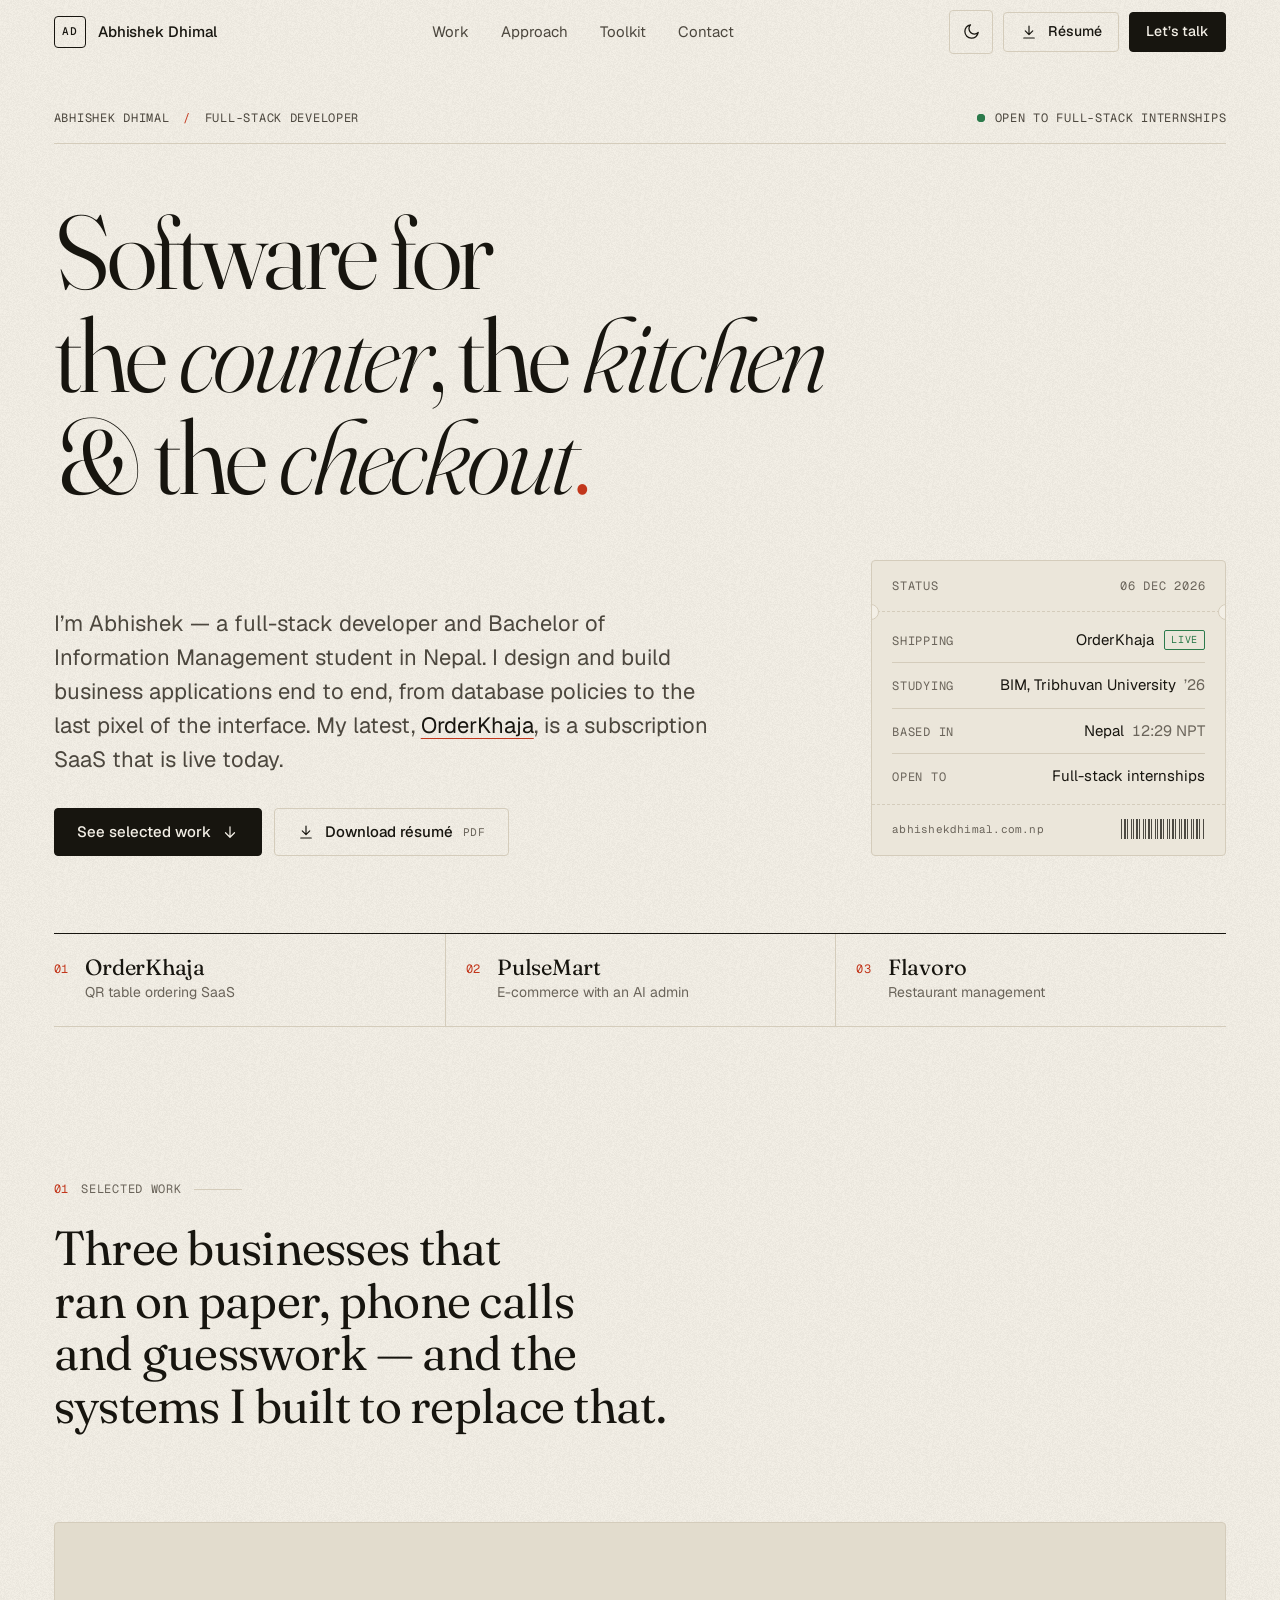
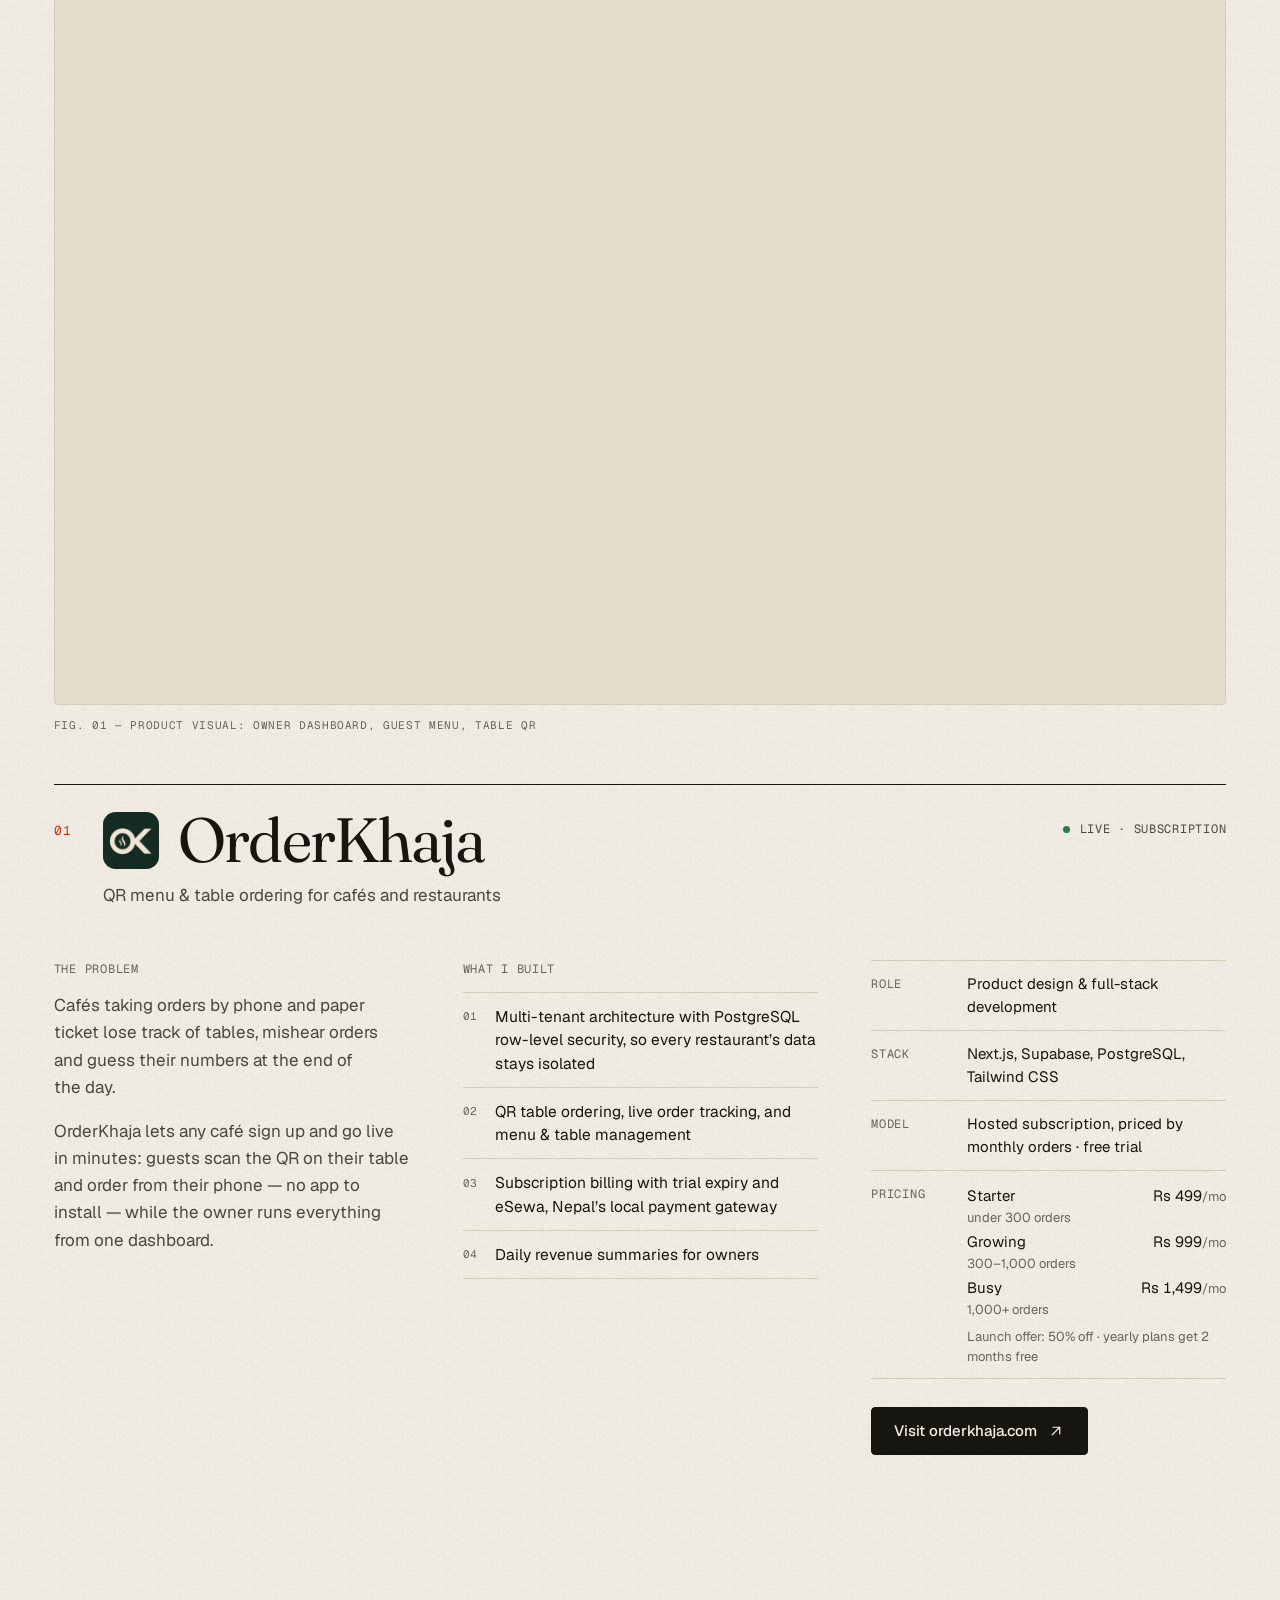
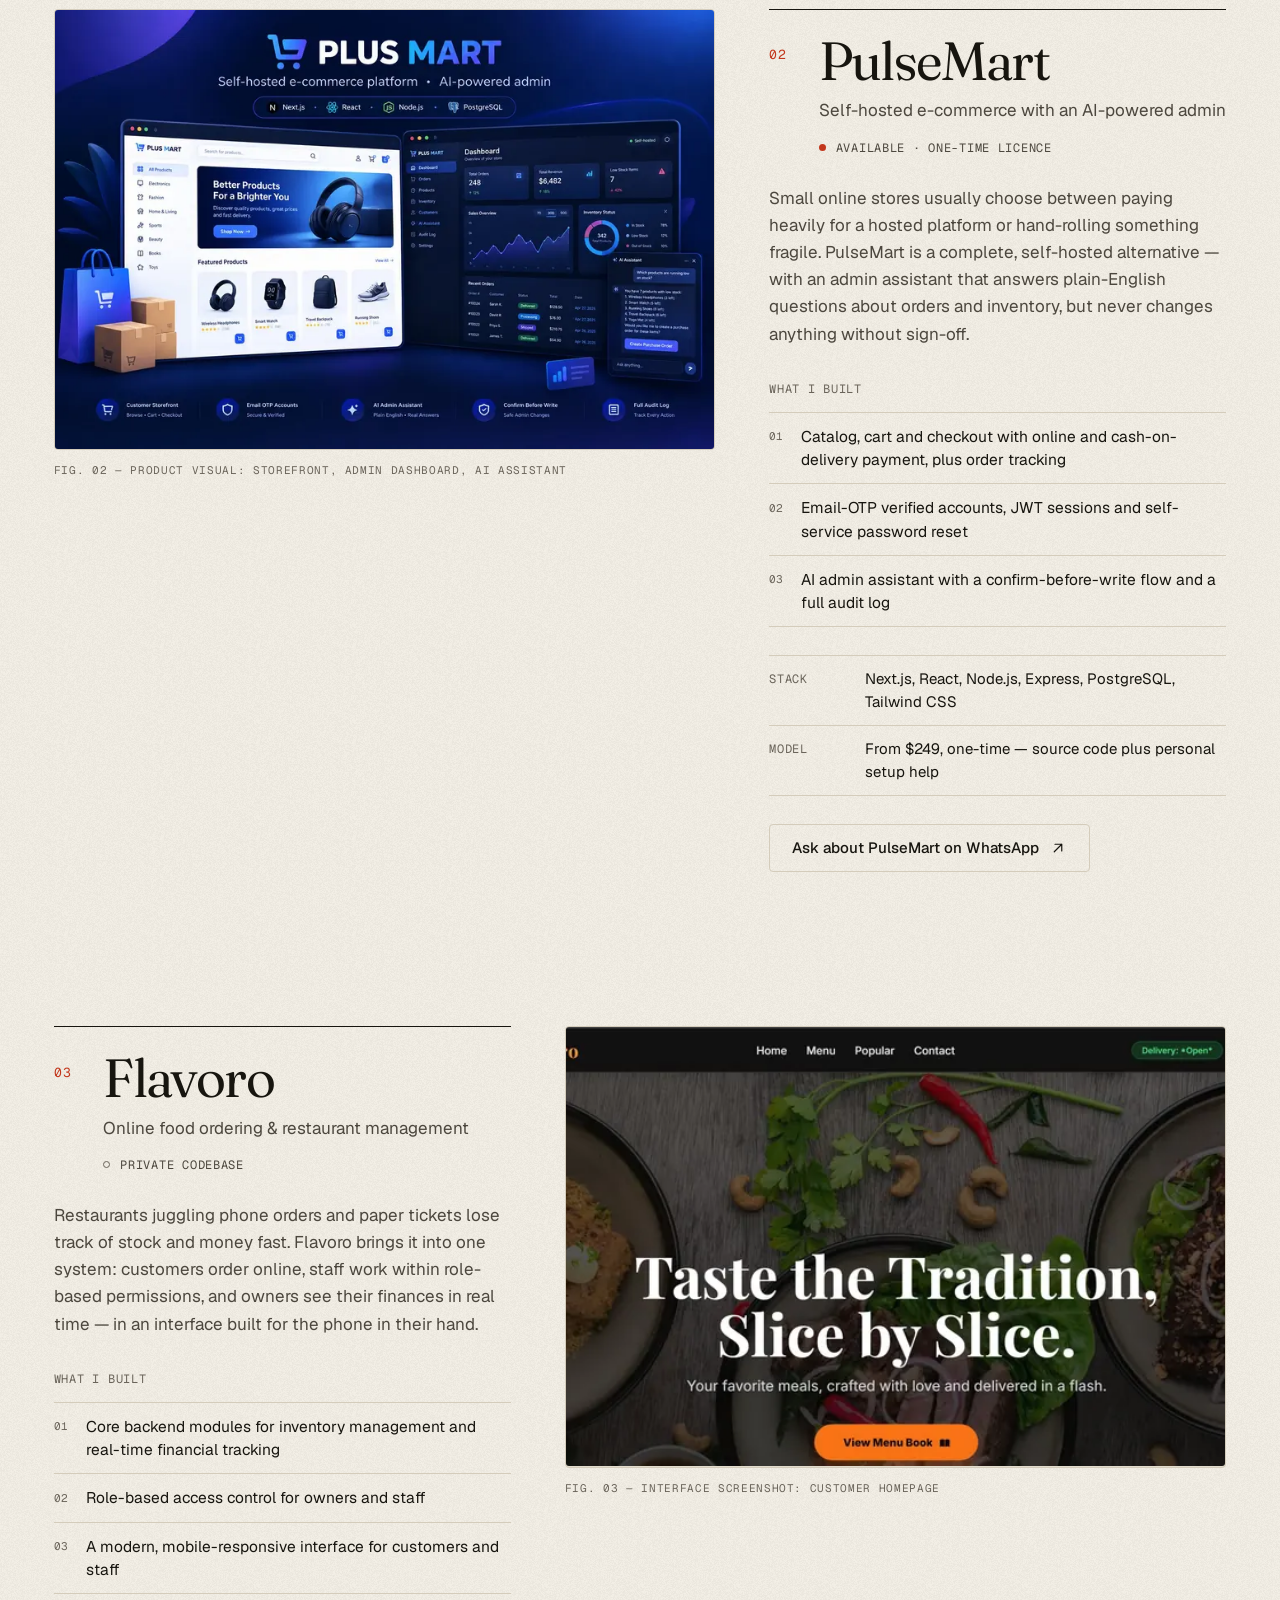
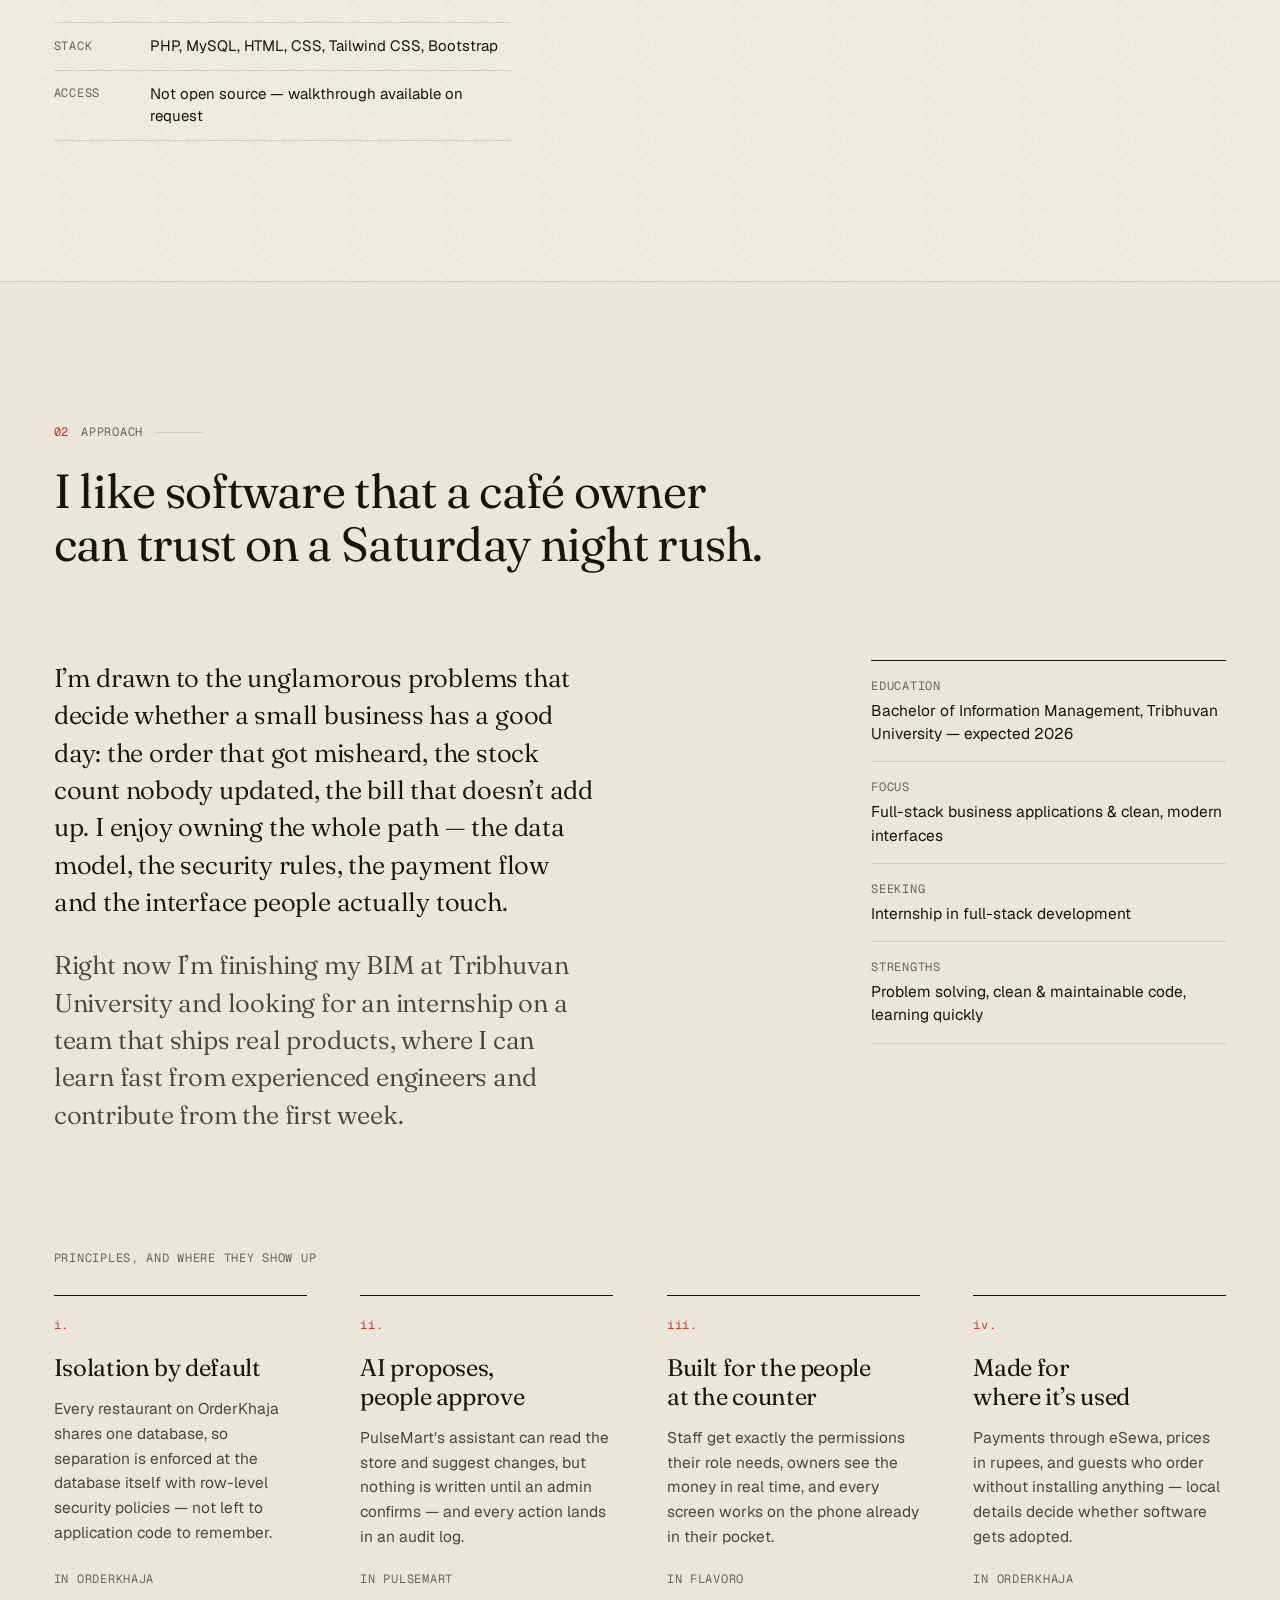
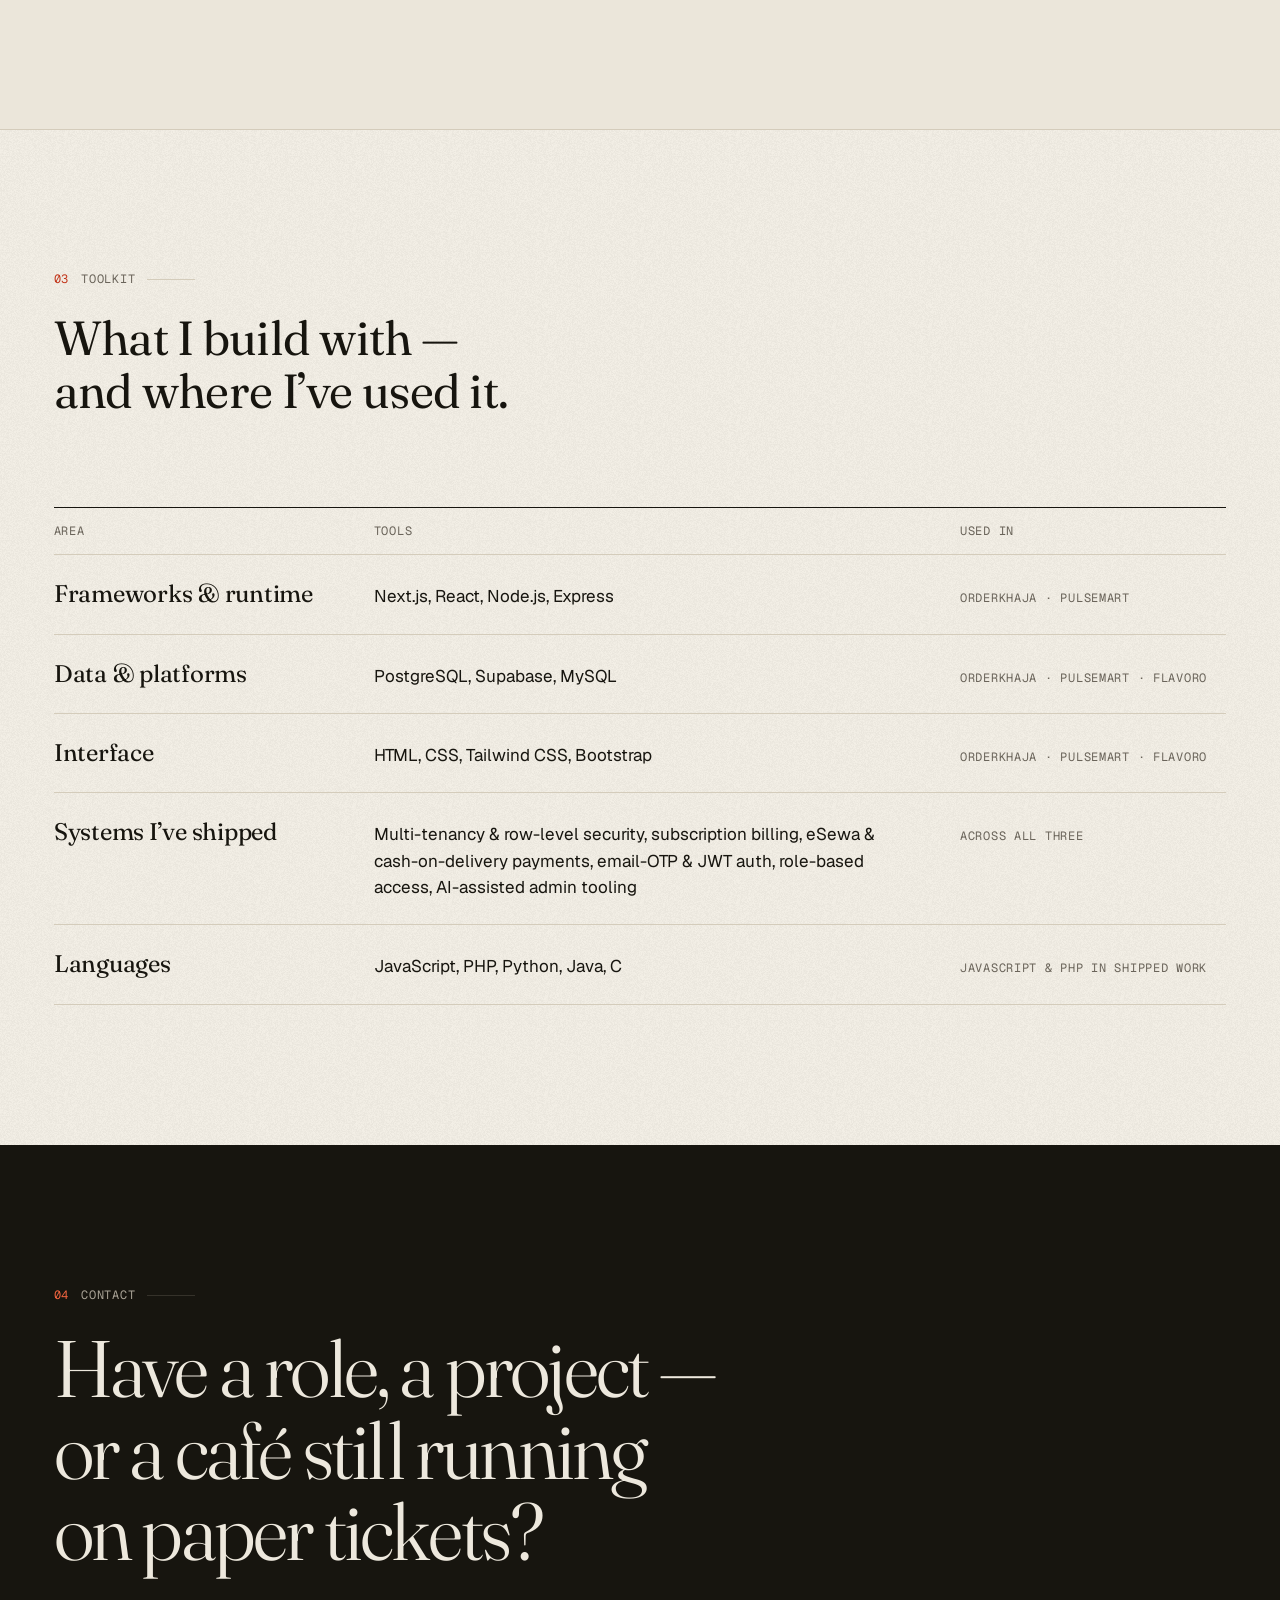
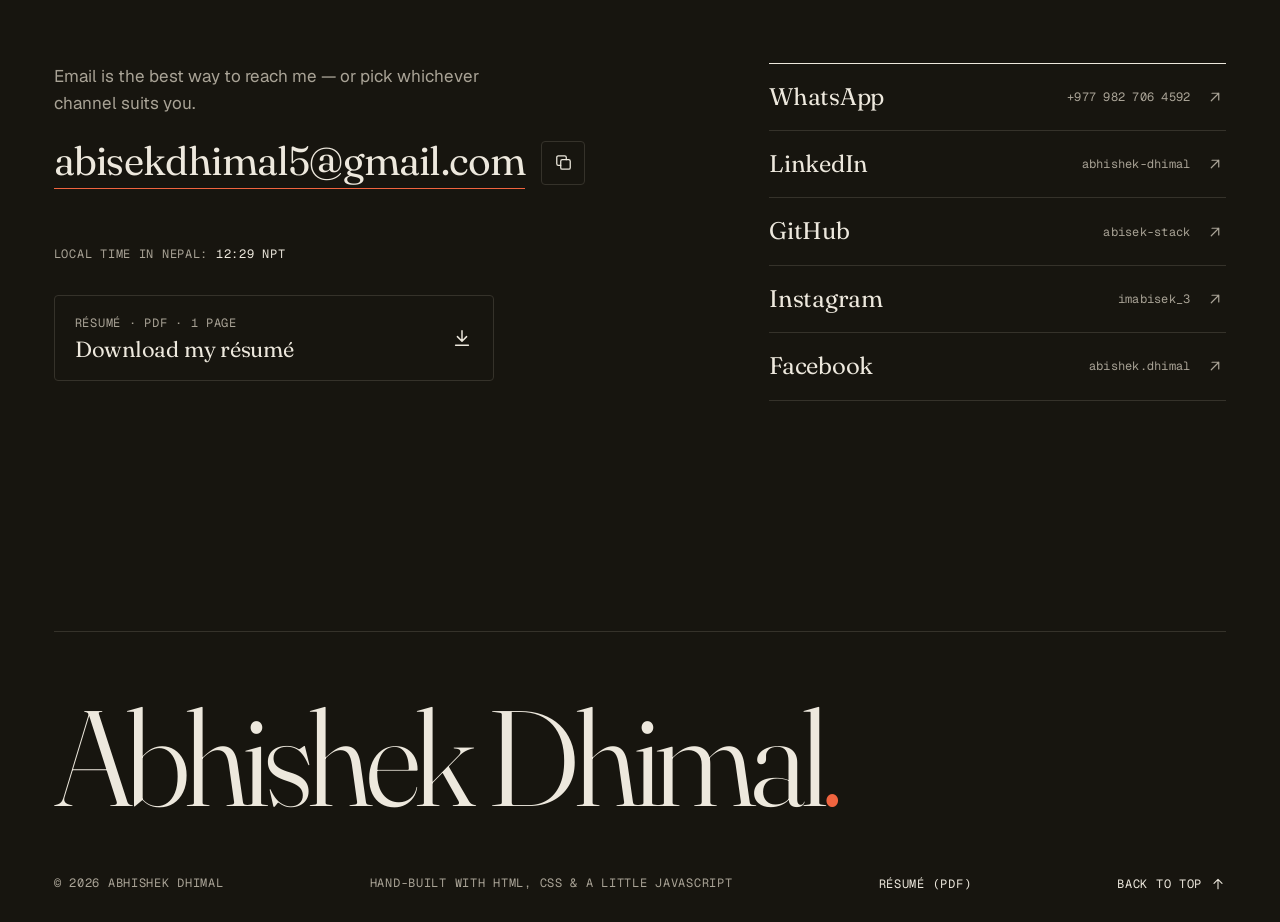
==== commit 9582a4de: "Make résumé download prominent; native toolkit table; 404 styles in head - Add résumé download to de" ====
--- a/index.html
+++ b/index.html
@@ -90,6 +90,10 @@
         <svg class="i-sun" viewBox="0 0 24 24" aria-hidden="true"><circle cx="12" cy="12" r="4"/><path d="M12 2.5v2M12 19.5v2M4.6 4.6 6 6M18 18l1.4 1.4M2.5 12h2M19.5 12h2M4.6 19.4 6 18M18 6l1.4-1.4"/></svg>
         <svg class="i-moon" viewBox="0 0 24 24" aria-hidden="true"><path d="M20.5 13.2A8.5 8.5 0 1 1 10.8 3.5a6.6 6.6 0 0 0 9.7 9.7z"/></svg>
       </button>
+      <a href="assets/Abhishek_Dhimal_Resume.pdf" download="Abhishek-Dhimal-Resume.pdf" class="button button--small button--ghost header-cta">
+        <svg viewBox="0 0 24 24" aria-hidden="true"><path d="M12 4v11M7 10.5l5 5 5-5M5 20h14"/></svg>
+        Résumé
+      </a>
       <a href="#contact" class="button button--small header-cta">Let’s talk</a>
       <button class="menu-button" id="menuButton" type="button" aria-expanded="false" aria-controls="mobileMenu">
         <span class="menu-button-label">Menu</span>
@@ -112,7 +116,7 @@
     </nav>
     <div class="mobile-menu-foot">
       <a class="button" href="mailto:abisekdhimal5@gmail.com">Email me</a>
-      <a class="button button--ghost" href="assets/Abhishek_Dhimal_Resume.pdf" download>Résumé (PDF)</a>
+      <a class="button button--ghost" href="assets/Abhishek_Dhimal_Resume.pdf" download="Abhishek-Dhimal-Resume.pdf">Résumé (PDF)</a>
     </div>
   </div>
 </div>
@@ -143,8 +147,9 @@
               See selected work
               <svg viewBox="0 0 24 24" aria-hidden="true"><path d="M12 5v14M6 13l6 6 6-6"/></svg>
             </a>
-            <a class="button button--ghost" href="assets/Abhishek_Dhimal_Resume.pdf" download>
-              Résumé <span class="mono button-note">PDF</span>
+            <a class="button button--ghost" href="assets/Abhishek_Dhimal_Resume.pdf" download="Abhishek-Dhimal-Resume.pdf">
+              <svg viewBox="0 0 24 24" aria-hidden="true"><path d="M12 4v11M7 10.5l5 5 5-5M5 20h14"/></svg>
+              Download résumé <span class="mono button-note">PDF</span>
             </a>
           </div>
         </div>
@@ -381,38 +386,43 @@
         <h2 id="toolkit-title">What I build with&nbsp;— and where I’ve used it.</h2>
       </header>
 
-      <div class="toolkit" role="table" aria-label="Technical toolkit">
-        <div class="toolkit-row toolkit-row--head mono" role="row">
-          <span role="columnheader">Area</span>
-          <span role="columnheader">Tools</span>
-          <span role="columnheader">Used in</span>
-        </div>
-        <div class="toolkit-row" role="row" data-reveal>
-          <span class="toolkit-area" role="rowheader">Frameworks &amp; runtime</span>
-          <span class="toolkit-tools" role="cell">Next.js, React, Node.js, Express</span>
-          <span class="toolkit-used mono" role="cell">OrderKhaja · PulseMart</span>
-        </div>
-        <div class="toolkit-row" role="row" data-reveal>
-          <span class="toolkit-area" role="rowheader">Data &amp; platforms</span>
-          <span class="toolkit-tools" role="cell">PostgreSQL, Supabase, MySQL</span>
-          <span class="toolkit-used mono" role="cell">OrderKhaja · PulseMart · Flavoro</span>
-        </div>
-        <div class="toolkit-row" role="row" data-reveal>
-          <span class="toolkit-area" role="rowheader">Interface</span>
-          <span class="toolkit-tools" role="cell">HTML, CSS, Tailwind CSS, Bootstrap</span>
-          <span class="toolkit-used mono" role="cell">OrderKhaja · PulseMart · Flavoro</span>
-        </div>
-        <div class="toolkit-row" role="row" data-reveal>
-          <span class="toolkit-area" role="rowheader">Systems I’ve shipped</span>
-          <span class="toolkit-tools" role="cell">Multi-tenancy &amp; row-level security, subscription billing, eSewa &amp; cash-on-delivery payments, email-OTP &amp; JWT auth, role-based access, AI-assisted admin tooling</span>
-          <span class="toolkit-used mono" role="cell">Across all three</span>
-        </div>
-        <div class="toolkit-row" role="row" data-reveal>
-          <span class="toolkit-area" role="rowheader">Languages</span>
-          <span class="toolkit-tools" role="cell">JavaScript, PHP, Python, Java, C</span>
-          <span class="toolkit-used mono" role="cell">JavaScript &amp; PHP in shipped work</span>
-        </div>
-      </div>
+      <table class="toolkit">
+        <caption class="visually-hidden">Technical toolkit and the projects each area was used in</caption>
+        <thead>
+          <tr class="toolkit-row toolkit-row--head mono">
+            <th scope="col">Area</th>
+            <th scope="col">Tools</th>
+            <th scope="col">Used in</th>
+          </tr>
+        </thead>
+        <tbody>
+          <tr class="toolkit-row" data-reveal>
+            <th scope="row" class="toolkit-area">Frameworks &amp; runtime</th>
+            <td class="toolkit-tools">Next.js, React, Node.js, Express</td>
+            <td class="toolkit-used mono">OrderKhaja · PulseMart</td>
+          </tr>
+          <tr class="toolkit-row" data-reveal>
+            <th scope="row" class="toolkit-area">Data &amp; platforms</th>
+            <td class="toolkit-tools">PostgreSQL, Supabase, MySQL</td>
+            <td class="toolkit-used mono">OrderKhaja · PulseMart · Flavoro</td>
+          </tr>
+          <tr class="toolkit-row" data-reveal>
+            <th scope="row" class="toolkit-area">Interface</th>
+            <td class="toolkit-tools">HTML, CSS, Tailwind CSS, Bootstrap</td>
+            <td class="toolkit-used mono">OrderKhaja · PulseMart · Flavoro</td>
+          </tr>
+          <tr class="toolkit-row" data-reveal>
+            <th scope="row" class="toolkit-area">Systems I’ve shipped</th>
+            <td class="toolkit-tools">Multi-tenancy &amp; row-level security, subscription billing, eSewa &amp; cash-on-delivery payments, email-OTP &amp; JWT auth, role-based access, AI-assisted admin tooling</td>
+            <td class="toolkit-used mono">Across all three</td>
+          </tr>
+          <tr class="toolkit-row" data-reveal>
+            <th scope="row" class="toolkit-area">Languages</th>
+            <td class="toolkit-tools">JavaScript, PHP, Python, Java, C</td>
+            <td class="toolkit-used mono">JavaScript &amp; PHP in shipped work</td>
+          </tr>
+        </tbody>
+      </table>
     </div>
   </section>
 
@@ -434,6 +444,13 @@
           </div>
           <p class="mono copy-status" id="copyStatus" role="status" aria-live="polite"></p>
           <p class="mono local-time">Local time in Nepal: <span id="contactTime">UTC+5:45</span></p>
+          <a class="resume-card" href="assets/Abhishek_Dhimal_Resume.pdf" download="Abhishek-Dhimal-Resume.pdf">
+            <span class="resume-card-text">
+              <span class="mono resume-card-label">Résumé · PDF · 1 page</span>
+              <span class="resume-card-title">Download my résumé</span>
+            </span>
+            <svg viewBox="0 0 24 24" aria-hidden="true"><path d="M12 4v11M7 10.5l5 5 5-5M5 20h14"/></svg>
+          </a>
         </div>
 
         <ul class="channels" data-reveal>
@@ -486,6 +503,7 @@
     <div class="footer-row mono">
       <p>© <span id="year">2026</span> Abhishek Dhimal</p>
       <p>Hand-built with HTML, CSS &amp; a little JavaScript</p>
+      <a href="assets/Abhishek_Dhimal_Resume.pdf" download="Abhishek-Dhimal-Resume.pdf" class="back-top">Résumé (PDF)</a>
       <a href="#top" class="back-top">Back to top <svg viewBox="0 0 24 24" aria-hidden="true"><path d="M12 19V5M6 11l6-6 6 6"/></svg></a>
     </div>
   </div>
--- a/assets/css/site.css
+++ b/assets/css/site.css
@@ -288,7 +288,8 @@
 .button svg { width: 18px; height: 18px; transition: transform var(--base) var(--ease-out); }
 .button:hover { background: var(--accent); border-color: var(--accent); color: var(--on-accent); }
 .button:hover svg { transform: translate(2px, -2px); }
-.button[href="#work"]:hover svg { transform: translateY(3px); }
+.button[href="#work"]:hover svg,
+.button[download]:hover svg { transform: translateY(3px); }
 
 .button--ghost { background: transparent; color: var(--ink); border-color: var(--line); }
 .button--ghost:hover { background: transparent; color: var(--ink); border-color: var(--ink); }
@@ -420,6 +421,9 @@
 .menu-button[aria-expanded="true"] .menu-button-lines span:first-child { top: 3.25px; transform: rotate(45deg); }
 .menu-button[aria-expanded="true"] .menu-button-lines span:last-child { top: 3.25px; transform: rotate(-45deg); }
 
+@media (max-width: 1099px) {
+  .header-cta.button--ghost { display: none; }
+}
 @media (max-width: 899px) {
   .primary-nav, .header-cta { display: none; }
   .menu-button { display: inline-flex; }
@@ -886,7 +890,15 @@
 .principle-ref { margin-top: auto; padding-top: 20px; color: var(--ink-3); }
 
 /* ---------- Toolkit ---------- */
-.toolkit { border-top: 1px solid var(--line-strong); }
+.toolkit {
+  display: block;
+  width: 100%;
+  border-collapse: collapse;
+  border-top: 1px solid var(--line-strong);
+}
+.toolkit thead, .toolkit tbody { display: block; }
+.toolkit th, .toolkit td { padding: 0; text-align: left; font-weight: inherit; }
+.toolkit-row--head th { font-weight: 400; }
 .toolkit-row {
   display: grid;
   grid-template-columns: minmax(0, 3fr) minmax(0, 6fr) minmax(0, 3fr);
@@ -956,6 +968,32 @@
 .copy-status { min-height: 1.5em; margin-top: 10px; color: var(--fin-dim); }
 .local-time { margin-top: 28px; color: var(--fin-dim); }
 .local-time span { color: var(--fin-fg); font-variant-numeric: tabular-nums; }
+
+.resume-card {
+  display: flex;
+  align-items: center;
+  justify-content: space-between;
+  gap: 16px;
+  max-width: 440px;
+  margin-top: 32px;
+  padding: 18px 20px;
+  border: 1px solid var(--fin-line);
+  border-radius: var(--radius);
+  transition: border-color var(--fast) var(--ease), background-color var(--fast) var(--ease);
+}
+.resume-card-text { display: grid; gap: 4px; }
+.resume-card-label { color: var(--fin-dim); }
+.resume-card-title {
+  font-family: var(--f-display);
+  font-size: 1.375rem;
+  font-weight: 380;
+  letter-spacing: -0.01em;
+  line-height: 1.2;
+}
+.resume-card svg { width: 22px; height: 22px; flex-shrink: 0; transition: transform var(--base) var(--ease-out); }
+.resume-card:hover { border-color: var(--accent); }
+.resume-card:hover .resume-card-title, .resume-card:hover svg { color: var(--accent); }
+.resume-card:hover svg { transform: translateY(3px); }
 
 .channels a {
   display: grid;
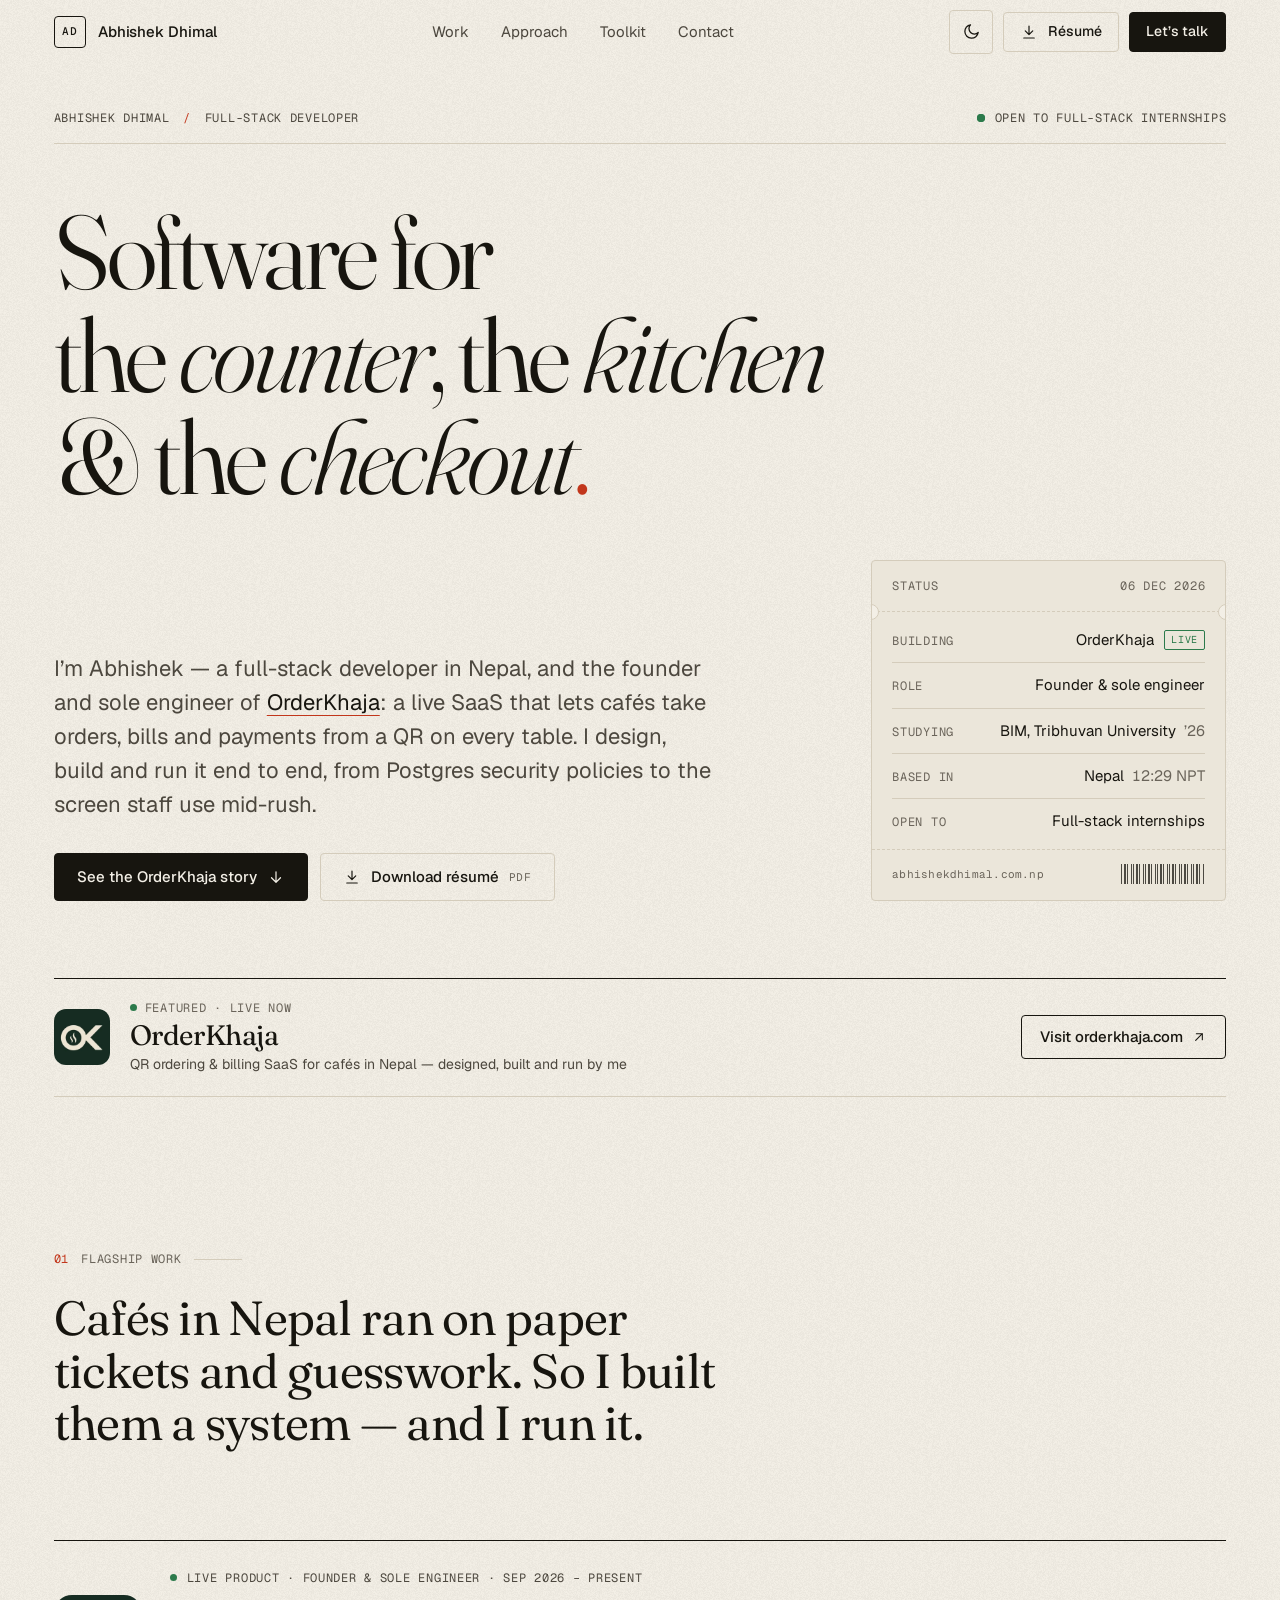
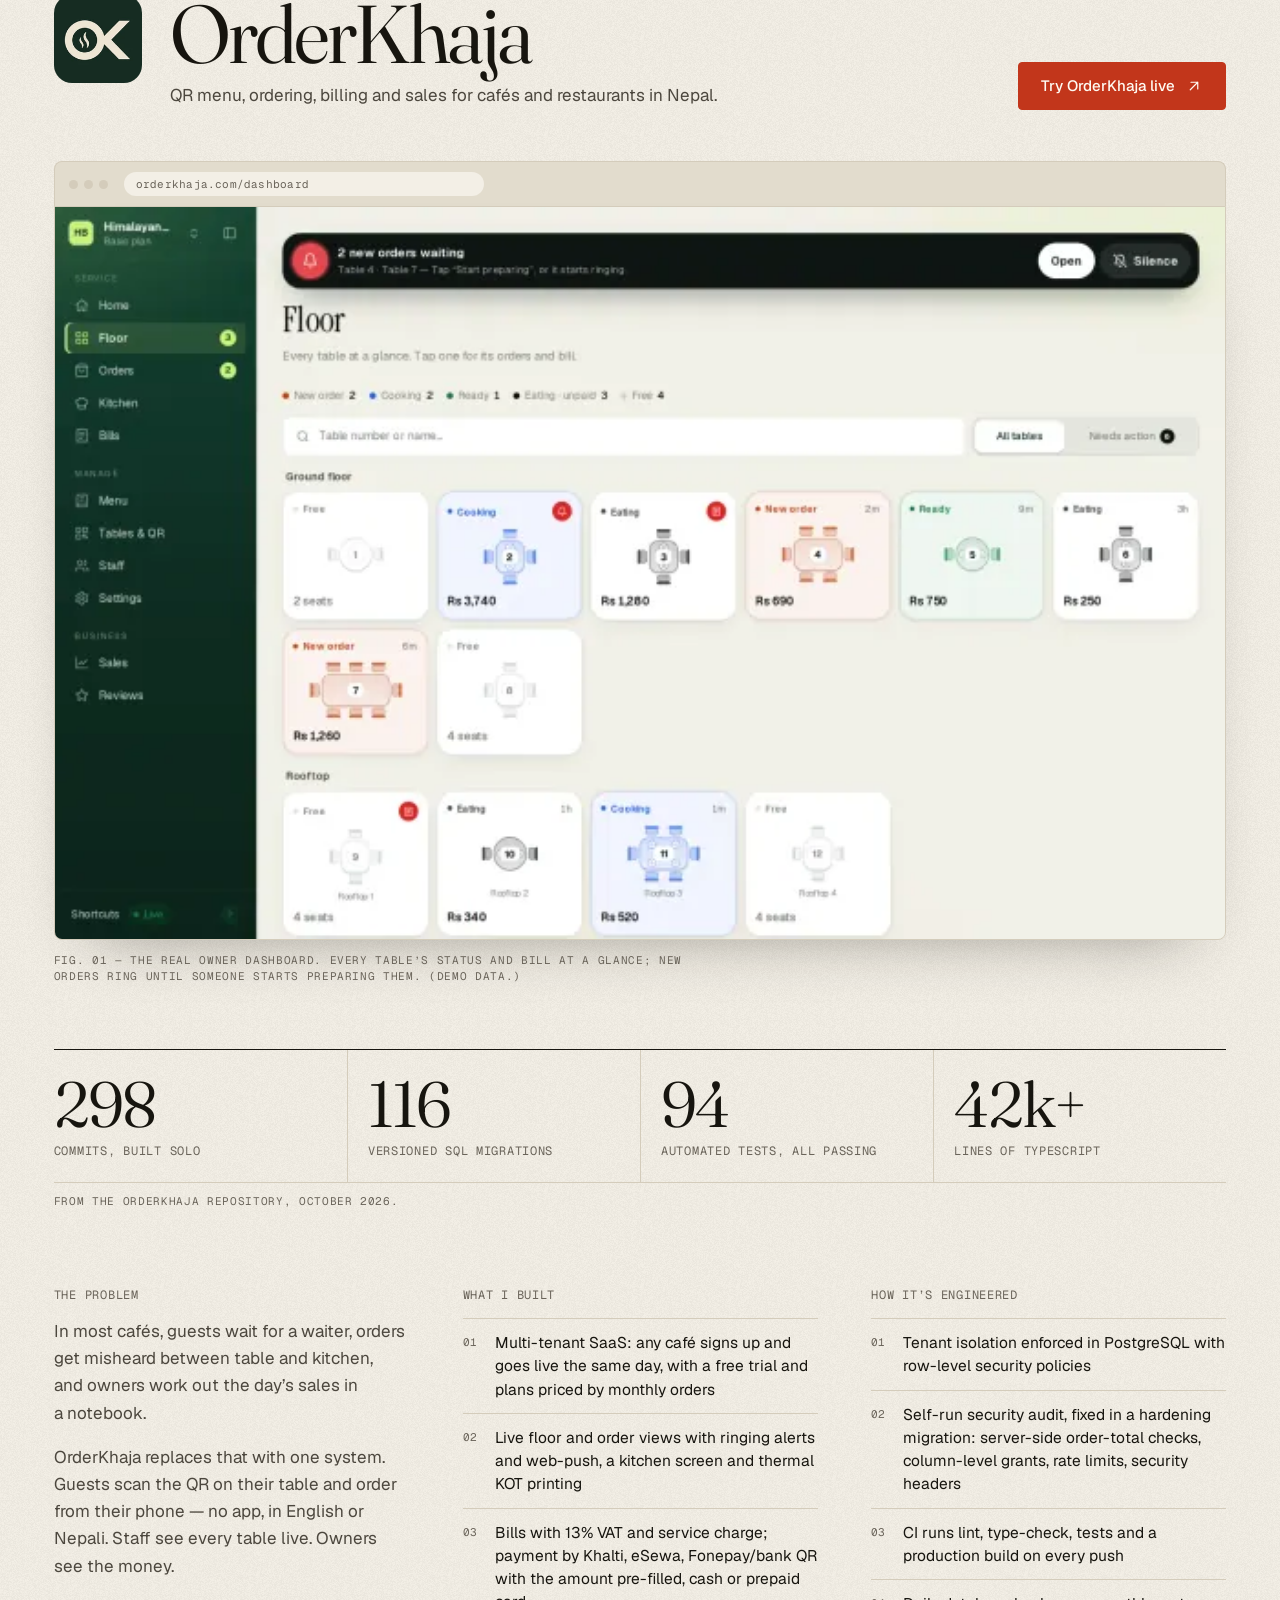
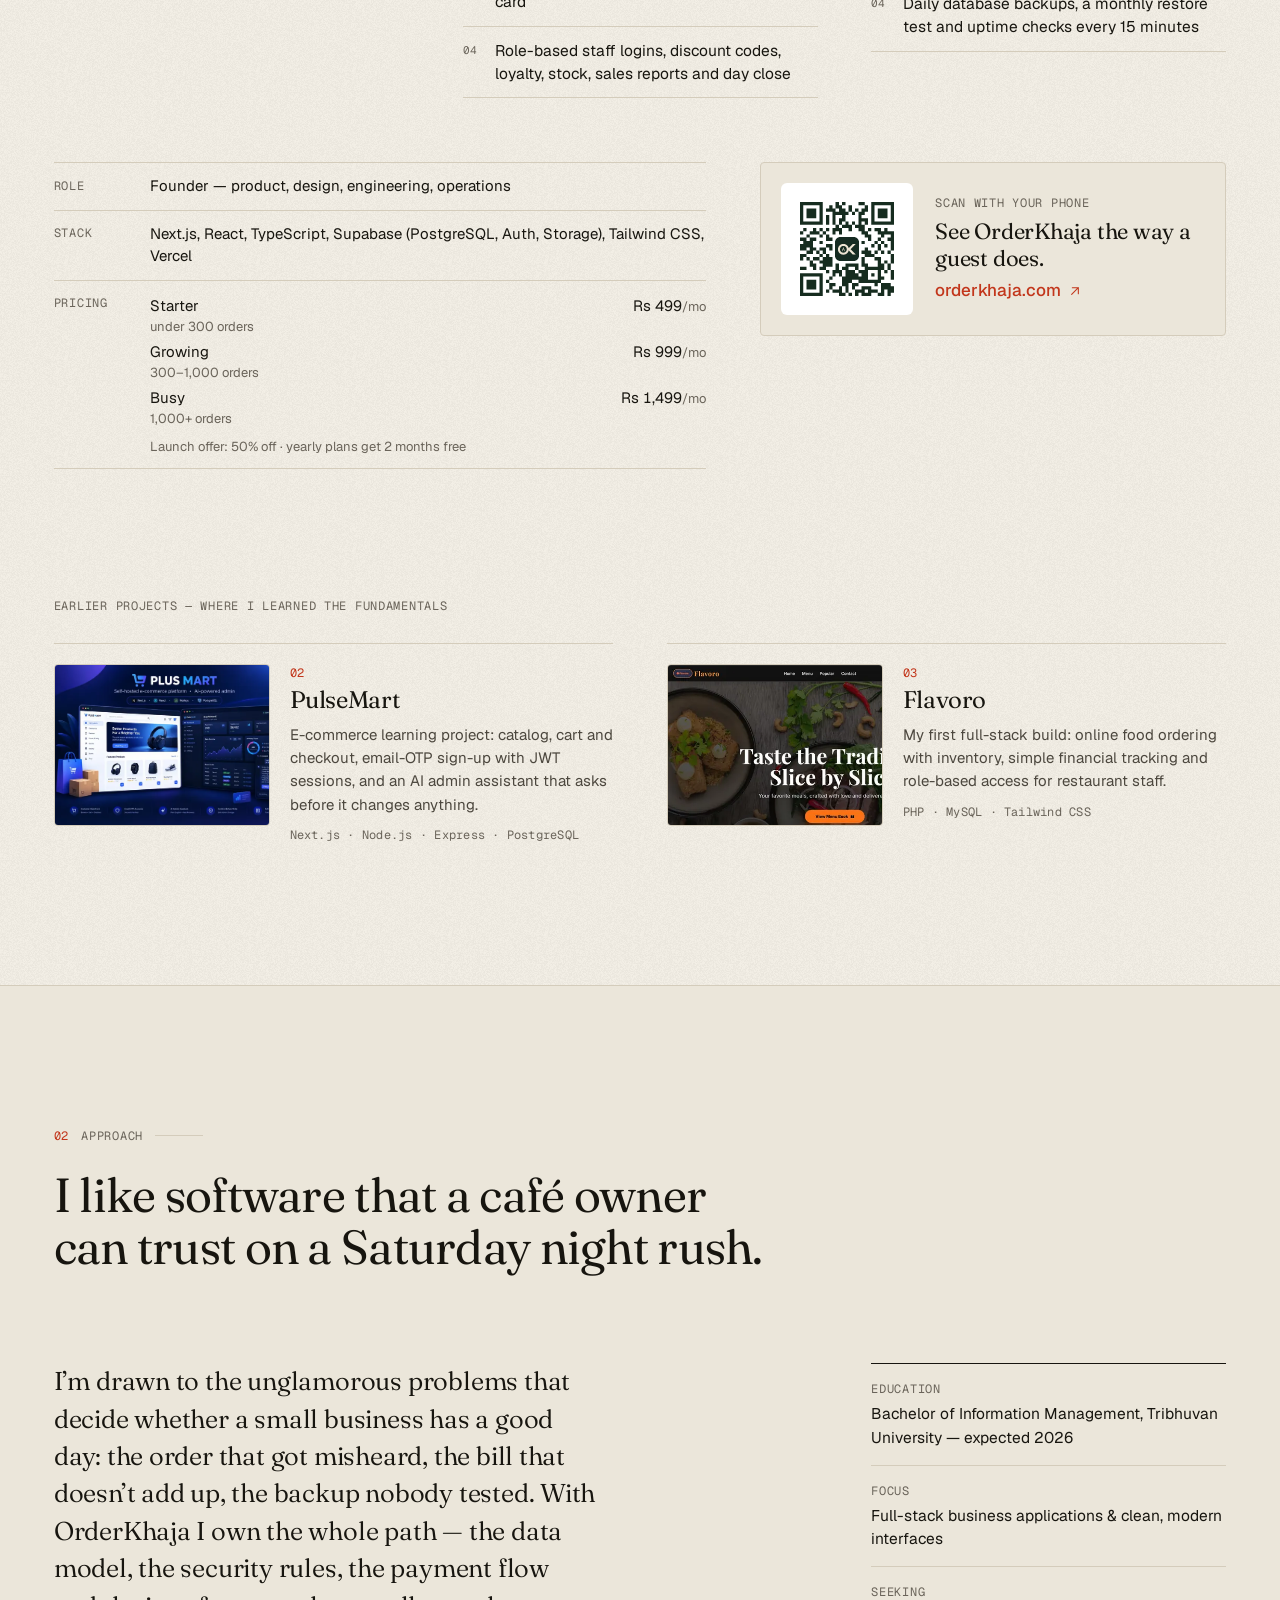
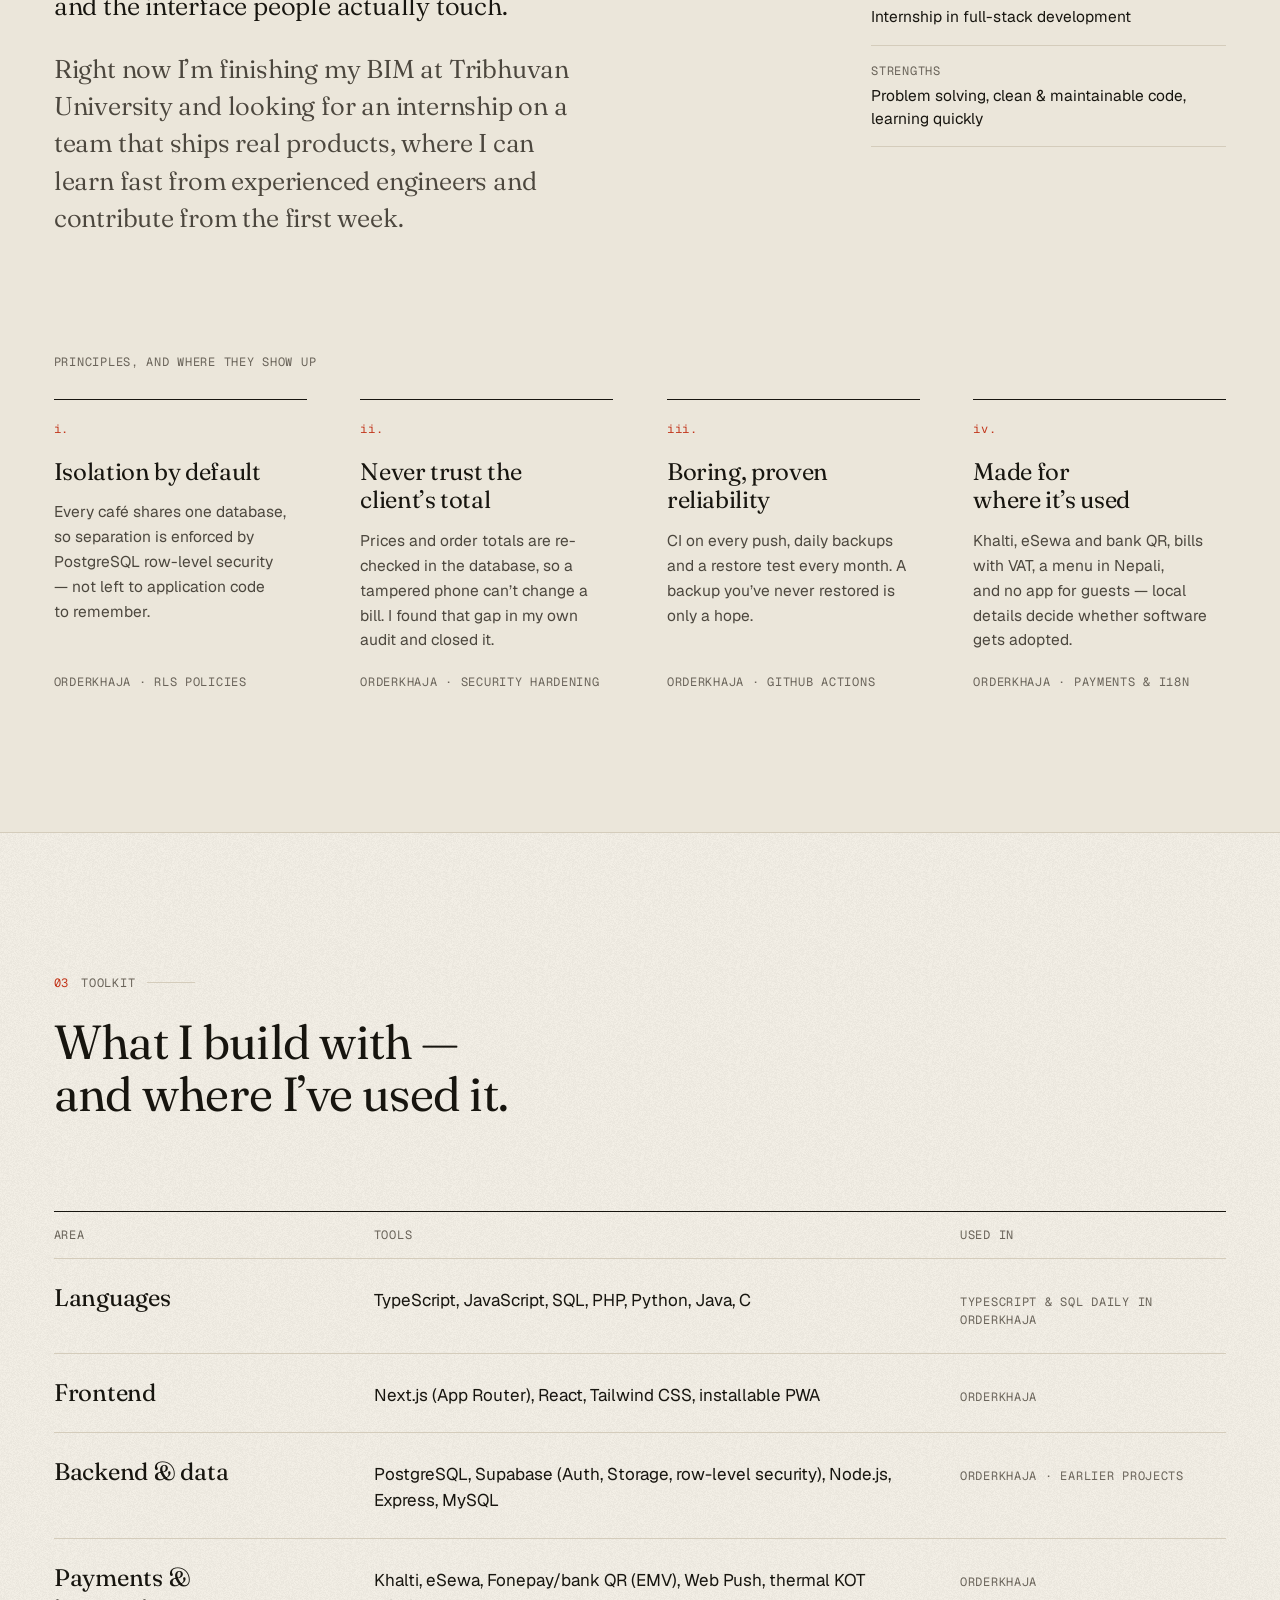
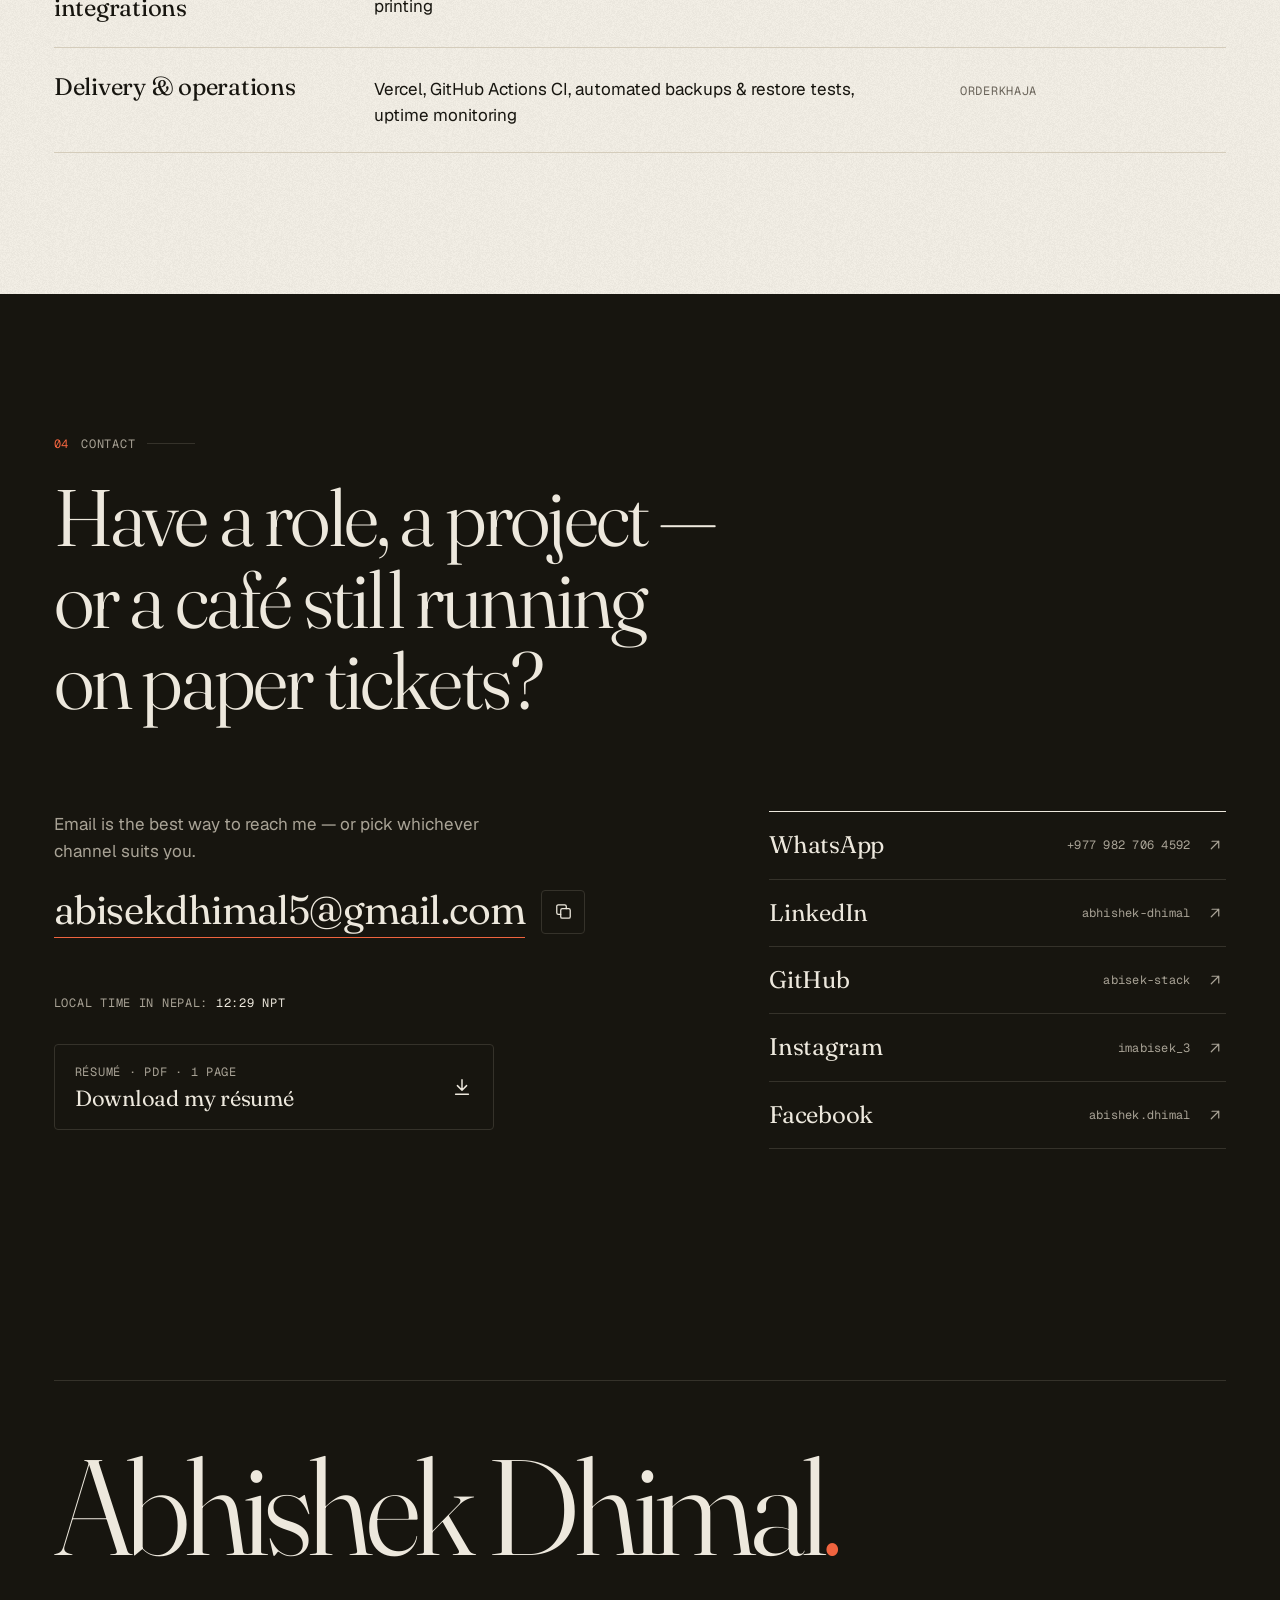
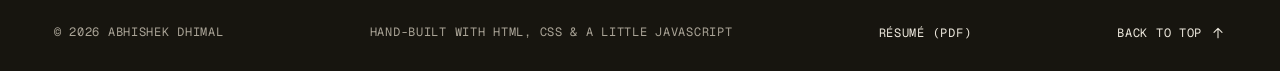
==== commit c905aa7a: "Make OrderKhaja the flagship; redesign résumé PDF - Portfolio: OrderKhaja case study with real dashb" ====
--- a/index.html
+++ b/index.html
@@ -4,7 +4,7 @@
 <meta charset="utf-8">
 <meta name="viewport" content="width=device-width, initial-scale=1, viewport-fit=cover">
 <title>Abhishek Dhimal — Full-Stack Developer, Nepal</title>
-<meta name="description" content="Abhishek Dhimal is a full-stack developer and BIM student in Nepal who designs and ships business software — including OrderKhaja, a live QR table-ordering SaaS for cafés.">
+<meta name="description" content="Abhishek Dhimal is a full-stack developer in Nepal and the founder and sole engineer of OrderKhaja, a live QR ordering and billing SaaS for cafés and restaurants.">
 <meta name="author" content="Abhishek Dhimal">
 <link rel="canonical" href="https://abhishekdhimal.com.np/">
 
@@ -140,11 +140,11 @@
       <div class="hero-grid">
         <div class="hero-copy">
           <p class="lede">
-            I’m Abhishek — a full-stack developer and Bachelor of Information Management student in Nepal. I design and build business applications end to end, from database policies to the last pixel of the interface. My latest, <a class="inline-link" href="https://www.orderkhaja.com/" target="_blank" rel="noopener">OrderKhaja</a>, is a subscription SaaS that is live today.
+            I’m Abhishek — a full-stack developer in Nepal, and the founder and sole engineer of <a class="inline-link" href="https://www.orderkhaja.com/" target="_blank" rel="noopener">OrderKhaja</a>: a live SaaS that lets cafés take orders, bills and payments from a QR on every table. I design, build and run it end to end, from Postgres security policies to the screen staff use mid-rush.
           </p>
           <div class="hero-actions">
-            <a class="button" href="#work">
-              See selected work
+            <a class="button" href="#orderkhaja">
+              See the OrderKhaja story
               <svg viewBox="0 0 24 24" aria-hidden="true"><path d="M12 5v14M6 13l6 6 6-6"/></svg>
             </a>
             <a class="button button--ghost" href="assets/Abhishek_Dhimal_Resume.pdf" download="Abhishek-Dhimal-Resume.pdf">
@@ -160,7 +160,8 @@
             <span id="ticketDate">2026</span>
           </div>
           <dl class="ticket-rows">
-            <div><dt>Shipping</dt><dd>OrderKhaja <span class="tag tag--live">Live</span></dd></div>
+            <div><dt>Building</dt><dd>OrderKhaja <span class="tag tag--live">Live</span></dd></div>
+            <div><dt>Role</dt><dd>Founder &amp; sole engineer</dd></div>
             <div><dt>Studying</dt><dd>BIM, Tribhuvan University <span class="muted">’26</span></dd></div>
             <div><dt>Based in</dt><dd>Nepal <span class="muted" id="nepalTime">UTC+5:45</span></dd></div>
             <div><dt>Open to</dt><dd>Full-stack internships</dd></div>
@@ -172,11 +173,16 @@
         </div>
       </div>
 
-      <nav class="hero-index" aria-label="Selected projects" data-reveal>
-        <a href="#orderkhaja"><span class="mono">01</span><span class="idx-title">OrderKhaja</span><span class="idx-desc">QR table ordering SaaS</span></a>
-        <a href="#pulsemart"><span class="mono">02</span><span class="idx-title">PulseMart</span><span class="idx-desc">E-commerce with an AI admin</span></a>
-        <a href="#flavoro"><span class="mono">03</span><span class="idx-title">Flavoro</span><span class="idx-desc">Restaurant management</span></a>
-      </nav>
+      <a class="feature-strip" href="https://www.orderkhaja.com/" target="_blank" rel="noopener" data-reveal>
+        <img src="assets/img/orderkhaja-logo-160.webp" width="56" height="56" alt="" decoding="async">
+        <span class="fs-text">
+          <span class="mono fs-label"><span class="dot dot--live" aria-hidden="true"></span>Featured · Live now</span>
+          <span class="fs-title">OrderKhaja</span>
+          <span class="fs-desc">QR ordering &amp; billing SaaS for cafés in Nepal — designed, built and run by me</span>
+        </span>
+        <span class="fs-cta">Visit orderkhaja.com <svg viewBox="0 0 24 24" aria-hidden="true"><path d="M7 17 17 7M8 7h9v9"/></svg></span>
+        <span class="visually-hidden">(opens in a new tab)</span>
+      </a>
     </div>
   </section>
 
@@ -184,145 +190,129 @@
   <section class="section" id="work" aria-labelledby="work-title">
     <div class="wrap">
       <header class="section-head" data-reveal>
-        <p class="mono eyebrow"><span>01</span> Selected work</p>
-        <h2 id="work-title">Three businesses that ran on paper, phone calls and guesswork&nbsp;— and the systems I built to replace that.</h2>
+        <p class="mono eyebrow"><span>01</span> Flagship work</p>
+        <h2 id="work-title">Cafés in Nepal ran on paper tickets and guesswork. So I built them a&nbsp;system&nbsp;— and I run it.</h2>
       </header>
 
-      <!-- Project 01 -->
-      <article class="project project--feature" id="orderkhaja" aria-labelledby="p1-title">
-        <figure class="project-media" data-reveal>
+      <article class="flagship" id="orderkhaja" aria-labelledby="ok-title">
+        <header class="flagship-head" data-reveal>
+          <div class="flagship-id">
+            <img class="flagship-logo" src="assets/img/orderkhaja-logo-160.webp" width="80" height="80" alt="OrderKhaja logo" decoding="async">
+            <div>
+              <p class="mono flagship-meta"><span class="dot dot--live" aria-hidden="true"></span>Live product · Founder &amp; sole engineer · Sep 2026 – present</p>
+              <h3 id="ok-title">OrderKhaja</h3>
+              <p class="project-kind">QR menu, ordering, billing and sales for cafés and restaurants in Nepal.</p>
+            </div>
+          </div>
+          <a class="button button--accent flagship-cta" href="https://www.orderkhaja.com/" target="_blank" rel="noopener">
+            Try OrderKhaja live
+            <svg viewBox="0 0 24 24" aria-hidden="true"><path d="M7 17 17 7M8 7h9v9"/></svg>
+            <span class="visually-hidden">(opens in a new tab)</span>
+          </a>
+        </header>
+
+        <figure class="browser" data-reveal>
+          <div class="browser-bar" aria-hidden="true">
+            <span class="browser-dots"><i></i><i></i><i></i></span>
+            <span class="browser-url mono">orderkhaja.com/dashboard</span>
+          </div>
           <picture>
-            <source type="image/webp" srcset="assets/img/orderkhaja-640.webp 640w, assets/img/orderkhaja-800.webp 800w, assets/img/orderkhaja-1024.webp 1024w, assets/img/orderkhaja-1536.webp 1536w" sizes="(min-width: 1320px) 1210px, (min-width: 900px) 92vw, calc(100vw - 40px)">
-            <img src="assets/orderkhaja.jpg" width="1536" height="1024" loading="lazy" decoding="async" alt="OrderKhaja product visual: the owner dashboard on a laptop showing today’s sales, orders and active tables, beside a phone with the guest menu and a ‘Scan to Order’ table stand.">
+            <source type="image/webp" srcset="assets/img/orderkhaja-dashboard-640.webp 640w, assets/img/orderkhaja-dashboard-960.webp 960w, assets/img/orderkhaja-dashboard-1400.webp 1400w, assets/img/orderkhaja-dashboard-2000.webp 2000w" sizes="(min-width: 1320px) 1210px, (min-width: 900px) 92vw, calc(100vw - 40px)">
+            <img src="assets/img/orderkhaja-dashboard.jpg" width="1400" height="875" loading="lazy" decoding="async" alt="OrderKhaja owner dashboard, Floor view: a banner says two new orders are waiting, and a grid of tables on the ground floor and rooftop shows each table’s status — free, new order, cooking, ready or eating — with its running bill in rupees.">
           </picture>
-          <figcaption class="mono">Fig. 01 — Product visual: owner dashboard, guest menu, table QR</figcaption>
+          <figcaption class="mono">Fig. 01 — The real owner dashboard. Every table’s status and bill at a glance; new orders ring until someone starts preparing them. (Demo data.)</figcaption>
         </figure>
 
-        <div class="project-body">
-          <header class="project-head" data-reveal>
-            <p class="mono project-num">01</p>
-            <div>
-              <h3 id="p1-title" class="project-brand"><img class="project-logo" src="assets/img/orderkhaja-logo.png" width="512" height="512" alt="" loading="lazy" decoding="async">OrderKhaja</h3>
-              <p class="project-kind">QR menu &amp; table ordering for cafés and restaurants</p>
-            </div>
-            <p class="mono status"><span class="dot dot--live" aria-hidden="true"></span>Live · Subscription</p>
-          </header>
-
-          <div class="project-cols">
-            <div class="project-col" data-reveal>
-              <h4 class="mono col-label">The problem</h4>
-              <p>Cafés taking orders by phone and paper ticket lose track of tables, mishear orders and guess their numbers at the end of the day.</p>
-              <p>OrderKhaja lets any café sign up and go live in minutes: guests scan the QR on their table and order from their phone — no app to install — while the owner runs everything from one dashboard.</p>
-            </div>
-            <div class="project-col" data-reveal>
-              <h4 class="mono col-label">What I built</h4>
-              <ul class="ledger-list">
-                <li>Multi-tenant architecture with PostgreSQL row-level security, so every restaurant’s data stays isolated</li>
-                <li>QR table ordering, live order tracking, and menu &amp; table management</li>
-                <li>Subscription billing with trial expiry and eSewa, Nepal’s local payment gateway</li>
-                <li>Daily revenue summaries for owners</li>
-              </ul>
-            </div>
-            <div class="project-col project-meta" data-reveal>
-              <dl>
-                <div><dt class="mono">Role</dt><dd>Product design &amp; full-stack development</dd></div>
-                <div><dt class="mono">Stack</dt><dd>Next.js, Supabase, PostgreSQL, Tailwind CSS</dd></div>
-                <div><dt class="mono">Model</dt><dd>Hosted subscription, priced by monthly orders · free trial</dd></div>
-                <div><dt class="mono">Pricing</dt><dd>
-                  <ul class="price-list">
-                    <li><span>Starter <small>under 300 orders</small></span><span>Rs 499<small>/mo</small></span></li>
-                    <li><span>Growing <small>300–1,000 orders</small></span><span>Rs 999<small>/mo</small></span></li>
-                    <li><span>Busy <small>1,000+ orders</small></span><span>Rs 1,499<small>/mo</small></span></li>
-                  </ul>
-                  <p class="price-note">Launch offer: 50% off · yearly plans get 2 months free</p>
-                </dd></div>
-              </dl>
-              <a class="button project-cta" href="https://www.orderkhaja.com/" target="_blank" rel="noopener">
-                Visit orderkhaja.com
-                <svg viewBox="0 0 24 24" aria-hidden="true"><path d="M7 17 17 7M8 7h9v9"/></svg>
-                <span class="visually-hidden">(opens in a new tab)</span>
-              </a>
-            </div>
-          </div>
-        </div>
-      </article>
-
-      <!-- Project 02 -->
-      <article class="project project--split" id="pulsemart" aria-labelledby="p2-title">
-        <figure class="project-media" data-reveal>
-          <picture>
-            <source type="image/webp" srcset="assets/img/pulsemart-640.webp 640w, assets/img/pulsemart-800.webp 800w, assets/img/pulsemart-1024.webp 1024w, assets/img/pulsemart-1536.webp 1536w" sizes="(min-width: 1320px) 700px, (min-width: 900px) 54vw, calc(100vw - 40px)">
-            <img src="assets/pulsemart.jpg" width="1536" height="1024" loading="lazy" decoding="async" alt="PulseMart product visual: a customer storefront with featured products beside a dark admin dashboard with sales, inventory status and an AI assistant panel listing low-stock items.">
-          </picture>
-          <figcaption class="mono">Fig. 02 — Product visual: storefront, admin dashboard, AI assistant</figcaption>
-        </figure>
-
-        <div class="project-body">
-          <header class="project-head" data-reveal>
-            <p class="mono project-num">02</p>
-            <div>
-              <h3 id="p2-title">PulseMart</h3>
-              <p class="project-kind">Self-hosted e-commerce with an AI-powered admin</p>
-            </div>
-            <p class="mono status"><span class="dot" aria-hidden="true"></span>Available · One-time licence</p>
-          </header>
-
-          <div class="project-text" data-reveal>
-            <p>Small online stores usually choose between paying heavily for a hosted platform or hand-rolling something fragile. PulseMart is a complete, self-hosted alternative — with an admin assistant that answers plain-English questions about orders and inventory, but never changes anything without sign-off.</p>
+        <dl class="stats" data-reveal>
+          <div><dt class="mono">Commits, built solo</dt><dd>298</dd></div>
+          <div><dt class="mono">Versioned SQL migrations</dt><dd>116</dd></div>
+          <div><dt class="mono">Automated tests, all passing</dt><dd>94</dd></div>
+          <div><dt class="mono">Lines of TypeScript</dt><dd>42k+</dd></div>
+        </dl>
+        <p class="mono stats-note">From the OrderKhaja repository, October 2026.</p>
+
+        <div class="project-cols">
+          <div class="project-col" data-reveal>
+            <h4 class="mono col-label">The problem</h4>
+            <p>In most cafés, guests wait for a waiter, orders get misheard between table and kitchen, and owners work out the day’s sales in a notebook.</p>
+            <p>OrderKhaja replaces that with one system. Guests scan the QR on their table and order from their phone — no app, in English or Nepali. Staff see every table live. Owners see the money.</p>
+          </div>
+          <div class="project-col" data-reveal>
             <h4 class="mono col-label">What I built</h4>
             <ul class="ledger-list">
-              <li>Catalog, cart and checkout with online and cash-on-delivery payment, plus order tracking</li>
-              <li>Email-OTP verified accounts, JWT sessions and self-service password reset</li>
-              <li>AI admin assistant with a confirm-before-write flow and a full audit log</li>
+              <li>Multi-tenant SaaS: any café signs up and goes live the same day, with a free trial and plans priced by monthly orders</li>
+              <li>Live floor and order views with ringing alerts and web-push, a kitchen screen and thermal KOT printing</li>
+              <li>Bills with 13% VAT and service charge; payment by Khalti, eSewa, Fonepay/bank QR with the amount pre-filled, cash or prepaid card</li>
+              <li>Role-based staff logins, discount codes, loyalty, stock, sales reports and day close</li>
             </ul>
-            <dl class="project-meta">
-              <div><dt class="mono">Stack</dt><dd>Next.js, React, Node.js, Express, PostgreSQL, Tailwind CSS</dd></div>
-              <div><dt class="mono">Model</dt><dd>From $249, one-time — source code plus personal setup help</dd></div>
-            </dl>
-            <a class="button button--ghost project-cta" href="https://wa.me/9779827064592?text=Hi%20Abhishek%2C%20I%27m%20interested%20in%20PulseMart." target="_blank" rel="noopener">
-              Ask about PulseMart on WhatsApp
-              <svg viewBox="0 0 24 24" aria-hidden="true"><path d="M7 17 17 7M8 7h9v9"/></svg>
-              <span class="visually-hidden">(opens in a new tab)</span>
-            </a>
-          </div>
+          </div>
+          <div class="project-col" data-reveal>
+            <h4 class="mono col-label">How it’s engineered</h4>
+            <ul class="ledger-list">
+              <li>Tenant isolation enforced in PostgreSQL with row-level security policies</li>
+              <li>Self-run security audit, fixed in a hardening migration: server-side order-total checks, column-level grants, rate limits, security headers</li>
+              <li>CI runs lint, type-check, tests and a production build on every push</li>
+              <li>Daily database backups, a monthly restore test and uptime checks every 15 minutes</li>
+            </ul>
+          </div>
+        </div>
+
+        <div class="flagship-foot">
+          <dl class="project-meta" data-reveal>
+            <div><dt class="mono">Role</dt><dd>Founder — product, design, engineering, operations</dd></div>
+            <div><dt class="mono">Stack</dt><dd>Next.js, React, TypeScript, Supabase (PostgreSQL, Auth, Storage), Tailwind CSS, Vercel</dd></div>
+            <div><dt class="mono">Pricing</dt><dd>
+              <ul class="price-list">
+                <li><span>Starter <small>under 300 orders</small></span><span>Rs 499<small>/mo</small></span></li>
+                <li><span>Growing <small>300–1,000 orders</small></span><span>Rs 999<small>/mo</small></span></li>
+                <li><span>Busy <small>1,000+ orders</small></span><span>Rs 1,499<small>/mo</small></span></li>
+              </ul>
+              <p class="price-note">Launch offer: 50% off · yearly plans get 2 months free</p>
+            </dd></div>
+          </dl>
+
+          <a class="qr-card" href="https://www.orderkhaja.com/" target="_blank" rel="noopener" data-reveal>
+            <img src="assets/img/orderkhaja-qr.png" width="240" height="240" loading="lazy" decoding="async" alt="QR code linking to orderkhaja.com">
+            <span class="qr-text">
+              <span class="mono qr-label">Scan with your phone</span>
+              <span class="qr-title">See OrderKhaja the way a guest does.</span>
+              <span class="qr-link">orderkhaja.com <svg viewBox="0 0 24 24" aria-hidden="true"><path d="M7 17 17 7M8 7h9v9"/></svg></span>
+            </span>
+            <span class="visually-hidden">(opens in a new tab)</span>
+          </a>
         </div>
       </article>
 
-      <!-- Project 03 -->
-      <article class="project project--split project--flip" id="flavoro" aria-labelledby="p3-title">
-        <figure class="project-media" data-reveal>
-          <picture>
-            <source type="image/webp" srcset="assets/img/flavoro-640.webp 640w, assets/img/flavoro-800.webp 800w, assets/img/flavoro-1024.webp 1024w, assets/img/flavoro-1536.webp 1536w" sizes="(min-width: 1320px) 700px, (min-width: 900px) 54vw, calc(100vw - 40px)">
-            <img src="assets/flavoro.jpg" width="1897" height="911" loading="lazy" decoding="async" alt="Flavoro customer homepage screenshot: a dark navigation bar with delivery status, login and register buttons above a food photograph headlined ‘Taste the Tradition, Slice by Slice.’">
-          </picture>
-          <figcaption class="mono">Fig. 03 — Interface screenshot: customer homepage</figcaption>
-        </figure>
-
-        <div class="project-body">
-          <header class="project-head" data-reveal>
-            <p class="mono project-num">03</p>
-            <div>
-              <h3 id="p3-title">Flavoro</h3>
-              <p class="project-kind">Online food ordering &amp; restaurant management</p>
+      <!-- Earlier projects -->
+      <div class="earlier">
+        <h3 class="mono subhead" data-reveal>Earlier projects — where I learned the fundamentals</h3>
+        <div class="earlier-grid">
+          <article class="mini-project" id="pulsemart" data-reveal>
+            <picture class="mini-media">
+              <source type="image/webp" srcset="assets/img/pulsemart-640.webp 640w, assets/img/pulsemart-800.webp 800w" sizes="(min-width: 900px) 280px, calc(100vw - 40px)">
+              <img src="assets/pulsemart.jpg" width="1536" height="1024" loading="lazy" decoding="async" alt="PulseMart concept visual: a storefront next to an admin dashboard with an AI assistant panel.">
+            </picture>
+            <div class="mini-body">
+              <p class="mono mini-num">02</p>
+              <h4>PulseMart</h4>
+              <p>E-commerce learning project: catalog, cart and checkout, email-OTP sign-up with JWT sessions, and an AI admin assistant that asks before it changes anything.</p>
+              <p class="mono mini-stack">Next.js · Node.js · Express · PostgreSQL</p>
             </div>
-            <p class="mono status"><span class="dot dot--muted" aria-hidden="true"></span>Private codebase</p>
-          </header>
-
-          <div class="project-text" data-reveal>
-            <p>Restaurants juggling phone orders and paper tickets lose track of stock and money fast. Flavoro brings it into one system: customers order online, staff work within role-based permissions, and owners see their finances in real time — in an interface built for the phone in their hand.</p>
-            <h4 class="mono col-label">What I built</h4>
-            <ul class="ledger-list">
-              <li>Core backend modules for inventory management and real-time financial tracking</li>
-              <li>Role-based access control for owners and staff</li>
-              <li>A modern, mobile-responsive interface for customers and staff</li>
-            </ul>
-            <dl class="project-meta">
-              <div><dt class="mono">Stack</dt><dd>PHP, MySQL, HTML, CSS, Tailwind CSS, Bootstrap</dd></div>
-              <div><dt class="mono">Access</dt><dd>Not open source — walkthrough available on request</dd></div>
-            </dl>
-          </div>
-        </div>
-      </article>
+          </article>
+          <article class="mini-project" id="flavoro" data-reveal>
+            <picture class="mini-media">
+              <source type="image/webp" srcset="assets/img/flavoro-640.webp 640w, assets/img/flavoro-800.webp 800w" sizes="(min-width: 900px) 280px, calc(100vw - 40px)">
+              <img src="assets/flavoro.jpg" width="1897" height="911" loading="lazy" decoding="async" alt="Flavoro customer homepage with a food photograph and the headline ‘Taste the Tradition, Slice by Slice.’">
+            </picture>
+            <div class="mini-body">
+              <p class="mono mini-num">03</p>
+              <h4>Flavoro</h4>
+              <p>My first full-stack build: online food ordering with inventory, simple financial tracking and role-based access for restaurant staff.</p>
+              <p class="mono mini-stack">PHP · MySQL · Tailwind CSS</p>
+            </div>
+          </article>
+        </div>
+      </div>
     </div>
   </section>
 
@@ -336,7 +326,7 @@
 
       <div class="about-grid">
         <div class="about-copy" data-reveal>
-          <p>I’m drawn to the unglamorous problems that decide whether a small business has a good day: the order that got misheard, the stock count nobody updated, the bill that doesn’t add up. I enjoy owning the whole path — the data model, the security rules, the payment flow and the interface people actually touch.</p>
+          <p>I’m drawn to the unglamorous problems that decide whether a small business has a good day: the order that got misheard, the bill that doesn’t add up, the backup nobody tested. With OrderKhaja I own the whole path — the data model, the security rules, the payment flow and the interface people actually touch.</p>
           <p>Right now I’m finishing my BIM at Tribhuvan University and looking for an internship on a team that ships real products, where I can learn fast from experienced engineers and contribute from the first week.</p>
         </div>
 
@@ -353,26 +343,26 @@
         <li data-reveal>
           <span class="mono principle-num">i.</span>
           <h4>Isolation by default</h4>
-          <p>Every restaurant on OrderKhaja shares one database, so separation is enforced at the database itself with row-level security policies — not left to application code to remember.</p>
-          <p class="mono principle-ref">In OrderKhaja</p>
+          <p>Every café shares one database, so separation is enforced by PostgreSQL row-level security — not left to application code to remember.</p>
+          <p class="mono principle-ref">OrderKhaja · RLS policies</p>
         </li>
         <li data-reveal>
           <span class="mono principle-num">ii.</span>
-          <h4>AI proposes, people approve</h4>
-          <p>PulseMart’s assistant can read the store and suggest changes, but nothing is written until an admin confirms — and every action lands in an audit log.</p>
-          <p class="mono principle-ref">In PulseMart</p>
+          <h4>Never trust the client’s total</h4>
+          <p>Prices and order totals are re-checked in the database, so a tampered phone can’t change a bill. I found that gap in my own audit and closed it.</p>
+          <p class="mono principle-ref">OrderKhaja · security hardening</p>
         </li>
         <li data-reveal>
           <span class="mono principle-num">iii.</span>
-          <h4>Built for the people at the counter</h4>
-          <p>Staff get exactly the permissions their role needs, owners see the money in real time, and every screen works on the phone already in their pocket.</p>
-          <p class="mono principle-ref">In Flavoro</p>
+          <h4>Boring, proven reliability</h4>
+          <p>CI on every push, daily backups and a restore test every month. A backup you’ve never restored is only a hope.</p>
+          <p class="mono principle-ref">OrderKhaja · GitHub Actions</p>
         </li>
         <li data-reveal>
           <span class="mono principle-num">iv.</span>
           <h4>Made for where it’s used</h4>
-          <p>Payments through eSewa, prices in rupees, and guests who order without installing anything — local details decide whether software gets adopted.</p>
-          <p class="mono principle-ref">In OrderKhaja</p>
+          <p>Khalti, eSewa and bank QR, bills with VAT, a menu in Nepali, and no app for guests — local details decide whether software gets adopted.</p>
+          <p class="mono principle-ref">OrderKhaja · payments &amp; i18n</p>
         </li>
       </ol>
     </div>
@@ -397,29 +387,29 @@
         </thead>
         <tbody>
           <tr class="toolkit-row" data-reveal>
-            <th scope="row" class="toolkit-area">Frameworks &amp; runtime</th>
-            <td class="toolkit-tools">Next.js, React, Node.js, Express</td>
-            <td class="toolkit-used mono">OrderKhaja · PulseMart</td>
+            <th scope="row" class="toolkit-area">Languages</th>
+            <td class="toolkit-tools">TypeScript, JavaScript, SQL, PHP, Python, Java, C</td>
+            <td class="toolkit-used mono">TypeScript &amp; SQL daily in OrderKhaja</td>
           </tr>
           <tr class="toolkit-row" data-reveal>
-            <th scope="row" class="toolkit-area">Data &amp; platforms</th>
-            <td class="toolkit-tools">PostgreSQL, Supabase, MySQL</td>
-            <td class="toolkit-used mono">OrderKhaja · PulseMart · Flavoro</td>
+            <th scope="row" class="toolkit-area">Frontend</th>
+            <td class="toolkit-tools">Next.js (App Router), React, Tailwind CSS, installable PWA</td>
+            <td class="toolkit-used mono">OrderKhaja</td>
           </tr>
           <tr class="toolkit-row" data-reveal>
-            <th scope="row" class="toolkit-area">Interface</th>
-            <td class="toolkit-tools">HTML, CSS, Tailwind CSS, Bootstrap</td>
-            <td class="toolkit-used mono">OrderKhaja · PulseMart · Flavoro</td>
+            <th scope="row" class="toolkit-area">Backend &amp; data</th>
+            <td class="toolkit-tools">PostgreSQL, Supabase (Auth, Storage, row-level security), Node.js, Express, MySQL</td>
+            <td class="toolkit-used mono">OrderKhaja · earlier projects</td>
           </tr>
           <tr class="toolkit-row" data-reveal>
-            <th scope="row" class="toolkit-area">Systems I’ve shipped</th>
-            <td class="toolkit-tools">Multi-tenancy &amp; row-level security, subscription billing, eSewa &amp; cash-on-delivery payments, email-OTP &amp; JWT auth, role-based access, AI-assisted admin tooling</td>
-            <td class="toolkit-used mono">Across all three</td>
+            <th scope="row" class="toolkit-area">Payments &amp; integrations</th>
+            <td class="toolkit-tools">Khalti, eSewa, Fonepay/bank QR (EMV), Web Push, thermal KOT printing</td>
+            <td class="toolkit-used mono">OrderKhaja</td>
           </tr>
           <tr class="toolkit-row" data-reveal>
-            <th scope="row" class="toolkit-area">Languages</th>
-            <td class="toolkit-tools">JavaScript, PHP, Python, Java, C</td>
-            <td class="toolkit-used mono">JavaScript &amp; PHP in shipped work</td>
+            <th scope="row" class="toolkit-area">Delivery &amp; operations</th>
+            <td class="toolkit-tools">Vercel, GitHub Actions CI, automated backups &amp; restore tests, uptime monitoring</td>
+            <td class="toolkit-used mono">OrderKhaja</td>
           </tr>
         </tbody>
       </table>
--- a/assets/css/site.css
+++ b/assets/css/site.css
@@ -656,35 +656,27 @@
     var(--ink) 10px 11px, transparent 11px 12px);
 }
 
-/* Project index */
-.hero-index {
-  display: grid;
-  grid-template-columns: repeat(3, minmax(0, 1fr));
+/* Featured strip */
+.feature-strip {
+  display: grid;
+  grid-template-columns: 56px minmax(0, 1fr) auto;
+  align-items: center;
+  gap: 20px;
   margin-top: clamp(48px, 6vw, 88px);
+  padding: 20px 0;
   border-top: 1px solid var(--line-strong);
   border-bottom: 1px solid var(--line);
   --reveal-delay: 220ms;
 }
-.hero-index a {
-  display: grid;
-  grid-template-columns: auto 1fr;
-  grid-template-rows: auto auto;
-  column-gap: 16px;
-  padding: 20px 20px 22px 0;
-  transition: background-color var(--fast) var(--ease);
-}
-.hero-index a + a { padding-left: 20px; border-left: 1px solid var(--line); }
-.hero-index .mono { grid-row: 1 / span 2; color: var(--accent); padding-top: 6px; }
-.idx-title {
-  font-family: var(--f-display);
-  font-size: 1.375rem;
-  font-weight: 400;
-  letter-spacing: -0.01em;
-  line-height: 1.25;
-  transition: color var(--fast) var(--ease);
-}
-.idx-desc { font-size: var(--t-small); color: var(--ink-3); }
-.hero-index a:hover .idx-title { color: var(--accent); }
+.feature-strip img { width: 56px; height: 56px; border-radius: 12px; }
+.fs-text { display: grid; gap: 2px; }
+.fs-label { display: inline-flex; align-items: center; gap: 8px; color: var(--ink-3); }
+.fs-title { font-family: var(--f-display); font-size: 1.75rem; font-weight: 400; letter-spacing: -0.015em; line-height: 1.15; transition: color var(--fast) var(--ease); }
+.fs-desc { color: var(--ink-2); font-size: var(--t-small); }
+.fs-cta { display: inline-flex; align-items: center; gap: 8px; min-height: 44px; padding: 0 18px; border: 1px solid var(--ink); border-radius: var(--radius); font-size: 0.9375rem; font-weight: 500; transition: background-color var(--fast) var(--ease), color var(--fast) var(--ease), border-color var(--fast) var(--ease); }
+.fs-cta svg { width: 16px; height: 16px; }
+.feature-strip:hover .fs-title { color: var(--accent); }
+.feature-strip:hover .fs-cta { background: var(--accent); border-color: var(--accent); color: var(--on-accent); }
 
 /* ---------- Sections ---------- */
 .section { padding-block: var(--section-y); }
@@ -710,58 +702,15 @@
 }
 
 /* ---------- Projects ---------- */
-.project + .project { margin-top: clamp(96px, 12vw, 176px); }
-
-.project-media {
-  position: relative;
-}
-.project-media picture {
-  display: block;
-  overflow: hidden;
-  border: 1px solid var(--line);
-  border-radius: var(--radius);
-  background: var(--paper-3);
-}
-.project-media img {
-  width: 100%;
-  height: 100%;
-  object-fit: cover;
-  transition: transform 1100ms var(--ease-out);
-}
-@media (hover: hover) and (prefers-reduced-motion: no-preference) {
-  .project:hover .project-media img { transform: scale(1.015); }
-}
-.project-media figcaption { margin-top: 12px; color: var(--ink-3); font-size: 0.6875rem; }
-
-.project-head {
-  display: grid;
-  grid-template-columns: auto minmax(0, 1fr);
-  column-gap: clamp(16px, 2.5vw, 32px);
-  row-gap: 14px;
-  align-items: start;
-  padding-top: 24px;
-  border-top: 1px solid var(--line-strong);
-}
-.project-num { color: var(--accent); padding-top: 0.9em; font-size: 0.8125rem; }
-.project-head h3 { font-size: var(--t-h3); line-height: 1; letter-spacing: -0.03em; }
 .project-kind { margin-top: 10px; color: var(--ink-2); font-size: 1.0625rem; }
-.status {
-  grid-column: 2;
-  display: inline-flex;
-  align-items: center;
-  gap: 10px;
-  color: var(--ink-2);
-}
+.status { display: inline-flex; align-items: center; gap: 10px; color: var(--ink-2); }
 .dot { width: 7px; height: 7px; border-radius: 50%; background: var(--accent); flex-shrink: 0; }
 .dot--live { background: var(--ok); }
 .dot--muted { background: transparent; border: 1px solid var(--ink-3); }
 
 .col-label { color: var(--ink-3); margin-bottom: 14px; }
-.project-text > p,
 .project-col > p { color: var(--ink-2); }
 .project-col > p + p { margin-top: 1em; }
-.project-text > p { font-size: 1.0625rem; }
-.project-text .col-label { margin-top: 32px; }
 
 .ledger-list { counter-reset: ledger; border-bottom: 1px solid var(--line); }
 .ledger-list li {
@@ -794,11 +743,8 @@
   line-height: 1.5;
 }
 .project-meta dt { color: var(--ink-3); padding-top: 0.15em; }
-.project-text dl.project-meta { margin-top: 28px; }
-.project-cta { margin-top: 28px; }
-
-.project-brand { display: flex; align-items: center; gap: 0.3em; }
-.project-logo { width: 0.9em; height: 0.9em; border-radius: 0.2em; flex-shrink: 0; }
+dl.project-meta > div:first-child { border-top: 1px solid var(--line); }
+
 .price-list { list-style: none; margin: 0; padding: 0; }
 .price-list li { display: flex; justify-content: space-between; gap: 12px; padding: 2px 0; }
 .price-list li span:last-child { white-space: nowrap; font-variant-numeric: tabular-nums; }
@@ -806,39 +752,134 @@
 .price-list li span:first-child small { display: block; }
 .price-note { margin-top: 6px; color: var(--ink-3); font-size: 0.8125rem; }
 
-/* Feature project */
-.project--feature .project-body { margin-top: clamp(32px, 4vw, 56px); }
-.project--feature .project-head { grid-template-columns: auto minmax(0, 1fr) auto; }
-.project--feature .status { grid-column: 3; grid-row: 1; padding-top: 0.9em; }
+/* Flagship: OrderKhaja */
+.button--accent { background: var(--accent); border-color: var(--accent); color: var(--on-accent); }
+.button--accent:hover { background: var(--ink); border-color: var(--ink); color: var(--paper); }
+
+.flagship-head {
+  display: flex;
+  flex-wrap: wrap;
+  align-items: flex-end;
+  justify-content: space-between;
+  gap: 28px 40px;
+  padding-top: 28px;
+  border-top: 1px solid var(--line-strong);
+}
+.flagship-id { display: flex; align-items: center; gap: clamp(16px, 2.5vw, 28px); min-width: 0; }
+.flagship-logo { width: clamp(64px, 7vw, 88px); height: auto; border-radius: 18px; flex-shrink: 0; }
+.flagship-meta { display: flex; align-items: center; gap: 10px; color: var(--ink-2); }
+.flagship-id h3 { margin-top: 8px; font-size: clamp(2.75rem, 1.6rem + 4.4vw, 5.5rem); line-height: 0.95; letter-spacing: -0.035em; font-weight: 360; }
+
+.browser {
+  margin-top: clamp(32px, 4vw, 56px);
+}
+.browser-bar {
+  display: flex;
+  align-items: center;
+  gap: 16px;
+  padding: 10px 14px;
+  background: var(--paper-3);
+  border: 1px solid var(--line);
+  border-bottom: 0;
+  border-radius: 8px 8px 0 0;
+}
+.browser-dots { display: flex; gap: 6px; }
+.browser-dots i { width: 9px; height: 9px; border-radius: 50%; background: var(--line); }
+.browser-url {
+  flex: 1;
+  max-width: 360px;
+  padding: 4px 12px;
+  border-radius: 999px;
+  background: var(--paper);
+  color: var(--ink-3);
+  text-transform: none;
+  letter-spacing: 0.02em;
+  font-size: 0.6875rem;
+  overflow: hidden;
+  text-overflow: ellipsis;
+  white-space: nowrap;
+}
+.browser picture {
+  display: block;
+  overflow: hidden;
+  border: 1px solid var(--line);
+  border-radius: 0 0 8px 8px;
+  background: var(--paper-3);
+  box-shadow: 0 30px 60px -40px rgb(23 21 15 / 0.45);
+}
+.browser img { width: 100%; }
+.browser figcaption { margin-top: 12px; color: var(--ink-3); font-size: 0.6875rem; max-width: 90ch; }
+
+.stats {
+  display: grid;
+  grid-template-columns: repeat(4, minmax(0, 1fr));
+  margin-top: clamp(40px, 5vw, 64px);
+  border-top: 1px solid var(--line-strong);
+  border-bottom: 1px solid var(--line);
+}
+.stats > div { display: flex; flex-direction: column-reverse; gap: 6px; padding: 22px 20px 22px 0; }
+.stats > div + div { padding-left: 20px; border-left: 1px solid var(--line); }
+.stats dt { color: var(--ink-3); }
+.stats dd {
+  font-family: var(--f-display);
+  font-size: clamp(2.5rem, 1.6rem + 3vw, 4.25rem);
+  font-weight: 340;
+  line-height: 1;
+  letter-spacing: -0.03em;
+  font-variant-numeric: lining-nums;
+}
+.stats-note { margin-top: 10px; color: var(--ink-3); font-size: 0.6875rem; }
+
 .project-cols {
   display: grid;
-  grid-template-columns: repeat(12, minmax(0, 1fr));
+  grid-template-columns: repeat(3, minmax(0, 1fr));
   gap: 40px var(--gutter);
-  margin-top: clamp(32px, 4vw, 56px);
-}
-.project-col:nth-child(1) { grid-column: 1 / span 4; }
-.project-col:nth-child(2) { grid-column: 5 / span 4; }
-.project-col:nth-child(3) { grid-column: 9 / span 4; }
-.project-col.project-meta dl > div:first-child { border-top: 1px solid var(--line); }
-
-/* Split projects */
-.project--split {
-  display: grid;
-  grid-template-columns: repeat(12, minmax(0, 1fr));
+  margin-top: clamp(48px, 6vw, 80px);
+}
+
+.flagship-foot {
+  display: grid;
+  grid-template-columns: minmax(0, 7fr) minmax(0, 5fr);
   gap: 40px var(--gutter);
   align-items: start;
-}
-.project--split .project-media { grid-column: 1 / span 7; }
-.project--split .project-body { grid-column: 8 / -1; }
-.project--flip .project-media { grid-column: 6 / -1; grid-row: 1; }
-.project--flip .project-body { grid-column: 1 / span 5; grid-row: 1; }
-.project--split .project-media picture { aspect-ratio: 3 / 2; }
-.project--split .project-text { margin-top: 28px; }
-.project--split dl.project-meta > div:first-child { border-top: 1px solid var(--line); }
-.project--split .project-head h3 { font-size: clamp(2.25rem, 1.6rem + 2.2vw, 3.5rem); }
-@media (min-width: 900px) {
-  .project--split .project-media { position: sticky; top: calc(var(--header-h) + 32px); }
-}
+  margin-top: clamp(40px, 5vw, 64px);
+}
+.qr-card {
+  display: grid;
+  grid-template-columns: 132px minmax(0, 1fr);
+  align-items: center;
+  gap: 22px;
+  padding: 20px;
+  background: var(--paper-2);
+  border: 1px solid var(--line);
+  border-radius: var(--radius);
+  transition: border-color var(--fast) var(--ease);
+}
+.qr-card img { width: 132px; height: 132px; border-radius: 6px; background: #fff; padding: 6px; }
+.qr-text { display: grid; gap: 6px; }
+.qr-label { color: var(--ink-3); }
+.qr-title { font-family: var(--f-display); font-size: 1.375rem; font-weight: 380; line-height: 1.2; letter-spacing: -0.01em; }
+.qr-link { display: inline-flex; align-items: center; gap: 6px; color: var(--accent); font-weight: 500; }
+.qr-link svg { width: 16px; height: 16px; }
+.qr-card:hover { border-color: var(--accent); }
+
+/* Earlier projects */
+.earlier { margin-top: clamp(80px, 10vw, 144px); }
+.earlier .subhead { margin-top: 0; }
+.earlier-grid { display: grid; grid-template-columns: repeat(2, minmax(0, 1fr)); gap: 24px var(--gutter); }
+.mini-project {
+  display: grid;
+  grid-template-columns: minmax(0, 2fr) minmax(0, 3fr);
+  gap: 20px;
+  padding-top: 20px;
+  border-top: 1px solid var(--line);
+}
+.mini-media { display: block; overflow: hidden; aspect-ratio: 4 / 3; border: 1px solid var(--line); border-radius: var(--radius); }
+.mini-media img { width: 100%; height: 100%; object-fit: cover; object-position: top left; }
+.mini-num { color: var(--accent); }
+.mini-project h4 { margin-top: 4px; font-size: var(--t-h4); line-height: 1.2; }
+.mini-body > p:not(.mono) { margin-top: 8px; color: var(--ink-2); font-size: 0.9375rem; line-height: 1.55; }
+.mini-stack { margin-top: 10px; color: var(--ink-3); text-transform: none; letter-spacing: 0.02em; }
 
 /* ---------- Approach ---------- */
 .about-grid {
@@ -1043,10 +1084,12 @@
 /* ---------- Responsive ---------- */
 @media (max-width: 1099px) {
   .principles { grid-template-columns: repeat(2, minmax(0, 1fr)); row-gap: 56px; }
-  .project-col:nth-child(1) { grid-column: 1 / span 6; }
-  .project-col:nth-child(2) { grid-column: 7 / span 6; }
-  .project-col:nth-child(3) { grid-column: 1 / -1; display: grid; grid-template-columns: 1fr auto; gap: 0 var(--gutter); align-items: end; }
-  .project-col:nth-child(3) .project-cta { margin-top: 0; }
+  .project-cols { grid-template-columns: repeat(2, minmax(0, 1fr)); }
+  .project-col:nth-child(1) { grid-column: 1 / -1; max-width: 720px; }
+  .stats { grid-template-columns: repeat(2, minmax(0, 1fr)); }
+  .stats > div:nth-child(3) { padding-left: 0; border-left: 0; }
+  .stats > div:nth-child(n+3) { border-top: 1px solid var(--line); }
+  .earlier-grid { grid-template-columns: 1fr; }
   .hero-copy { grid-column: 1 / span 7; }
   .ticket { grid-column: 8 / -1; }
 }
@@ -1058,26 +1101,10 @@
   .hero-copy, .ticket { grid-column: 1 / -1; }
   .ticket { max-width: 460px; }
 
-  .hero-index { grid-template-columns: 1fr; }
-  .hero-index a { padding: 16px 0; }
-  .hero-index a + a { padding-left: 0; border-left: 0; border-top: 1px solid var(--line); }
-  .hero-index a { grid-template-columns: 40px 1fr auto; grid-template-rows: auto; align-items: baseline; }
-  .hero-index .mono { grid-row: auto; padding-top: 0; }
-  .idx-desc { text-align: right; }
-
-  .project--split { grid-template-columns: 1fr; }
-  .project--split .project-media,
-  .project--split .project-body,
-  .project--flip .project-media,
-  .project--flip .project-body { grid-column: 1; grid-row: auto; }
-
-  .project--feature .project-head { grid-template-columns: auto minmax(0, 1fr); }
-  .project--feature .status { grid-column: 2; grid-row: auto; padding-top: 0; }
   .project-cols { grid-template-columns: 1fr; }
-  .project-col, .project-text { max-width: 640px; }
-  .project-col:nth-child(n) { grid-column: 1; }
-  .project-col:nth-child(3) { display: block; }
-  .project-col:nth-child(3) .project-cta { margin-top: 28px; }
+  .project-col { max-width: 640px; }
+  .flagship-foot { grid-template-columns: 1fr; }
+  .qr-card { max-width: 480px; }
 
   .about-grid { grid-template-columns: 1fr; }
   .about-copy, .facts { grid-column: 1; }
@@ -1096,10 +1123,15 @@
   .br-wide { display: none; }
   .hero-title { font-size: calc((100vw - 2 * var(--gutter)) / 7.9); }
   .hero-actions .button { flex: 1 1 100%; }
-  .hero-index a { grid-template-columns: 32px 1fr; }
-  .idx-desc { grid-column: 2; text-align: left; }
+  .feature-strip { grid-template-columns: 48px minmax(0, 1fr); gap: 14px 16px; }
+  .feature-strip img { width: 48px; height: 48px; }
+  .fs-cta { grid-column: 1 / -1; justify-content: center; }
+  .flagship-cta { width: 100%; }
+  .flagship-id { align-items: flex-start; }
+  .mini-project { grid-template-columns: 1fr; }
+  .qr-card { grid-template-columns: 104px minmax(0, 1fr); gap: 16px; padding: 16px; }
+  .qr-card img { width: 104px; height: 104px; }
   .principles { grid-template-columns: 1fr; row-gap: 40px; }
-  .project-cta { width: 100%; }
   .project-meta dl > div,
   dl.project-meta > div { grid-template-columns: 68px 1fr; gap: 12px; }
   .channel-name { font-size: 1.3rem; }
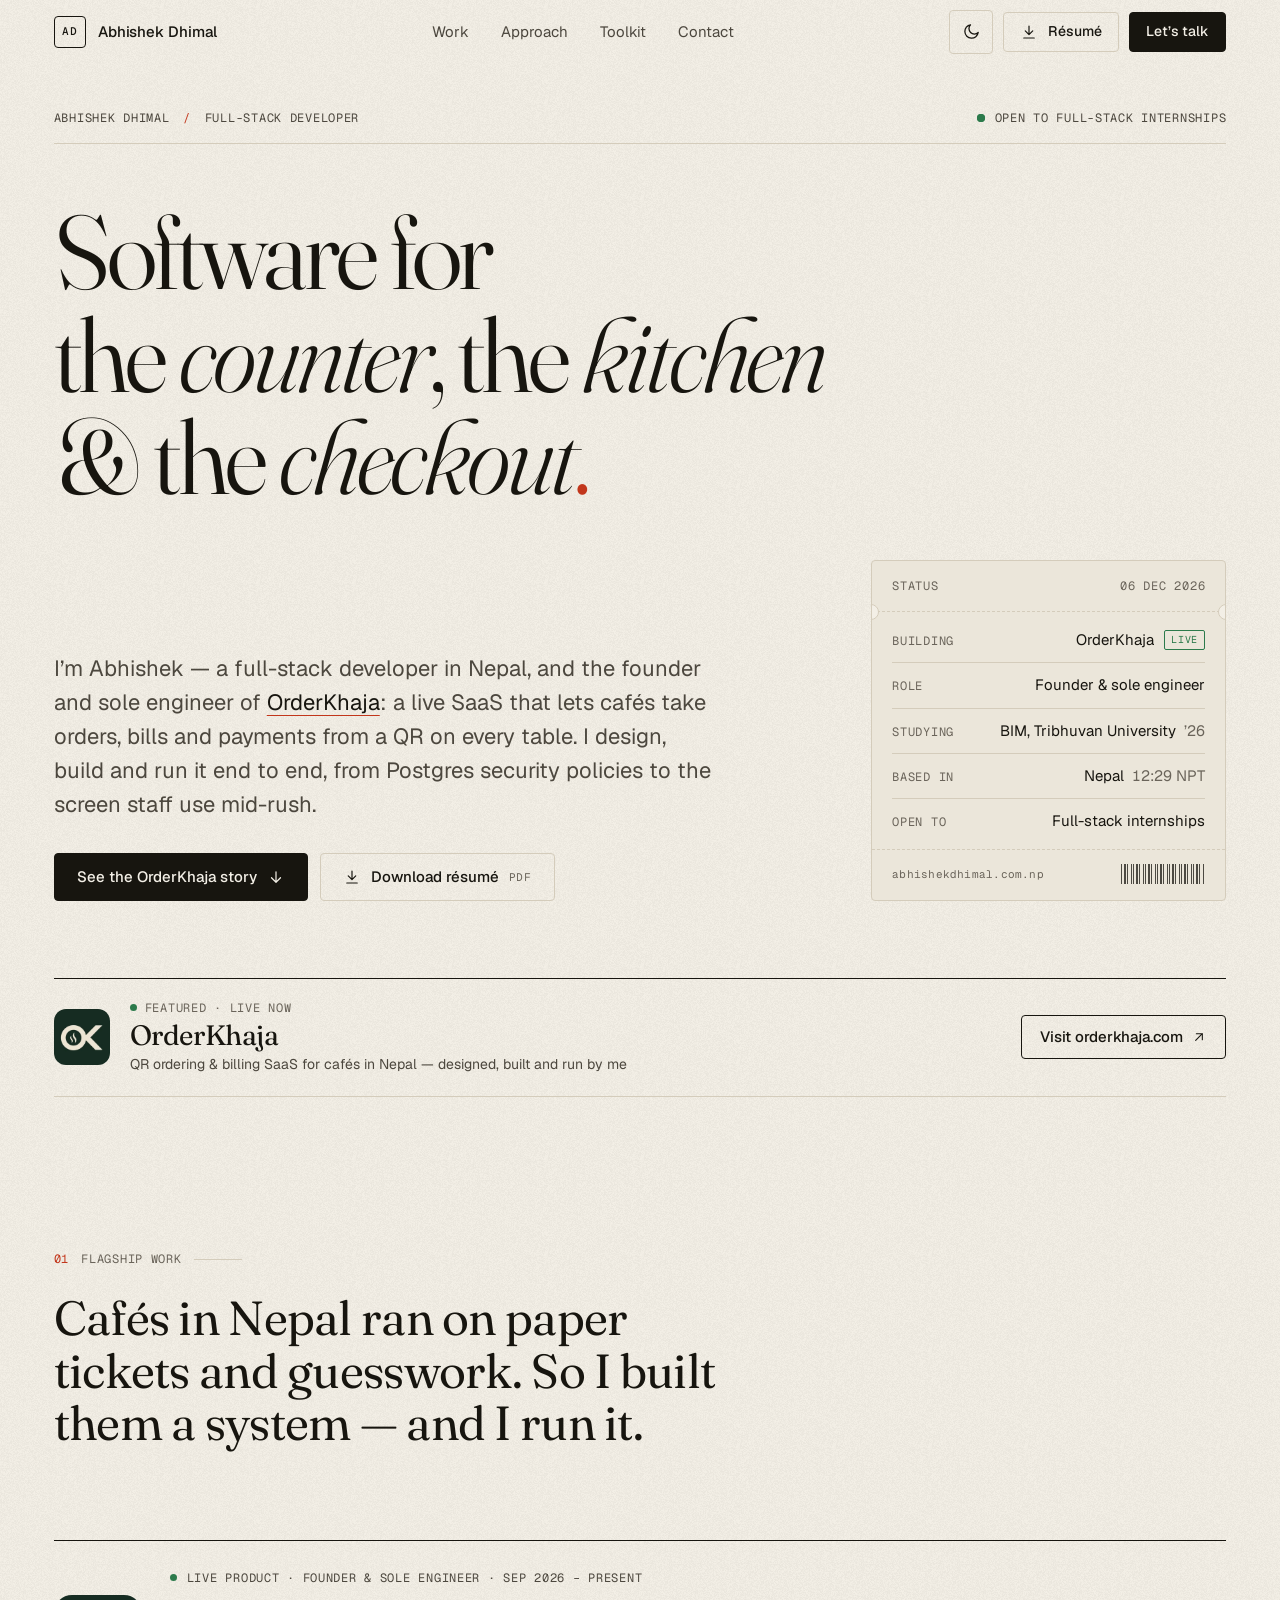
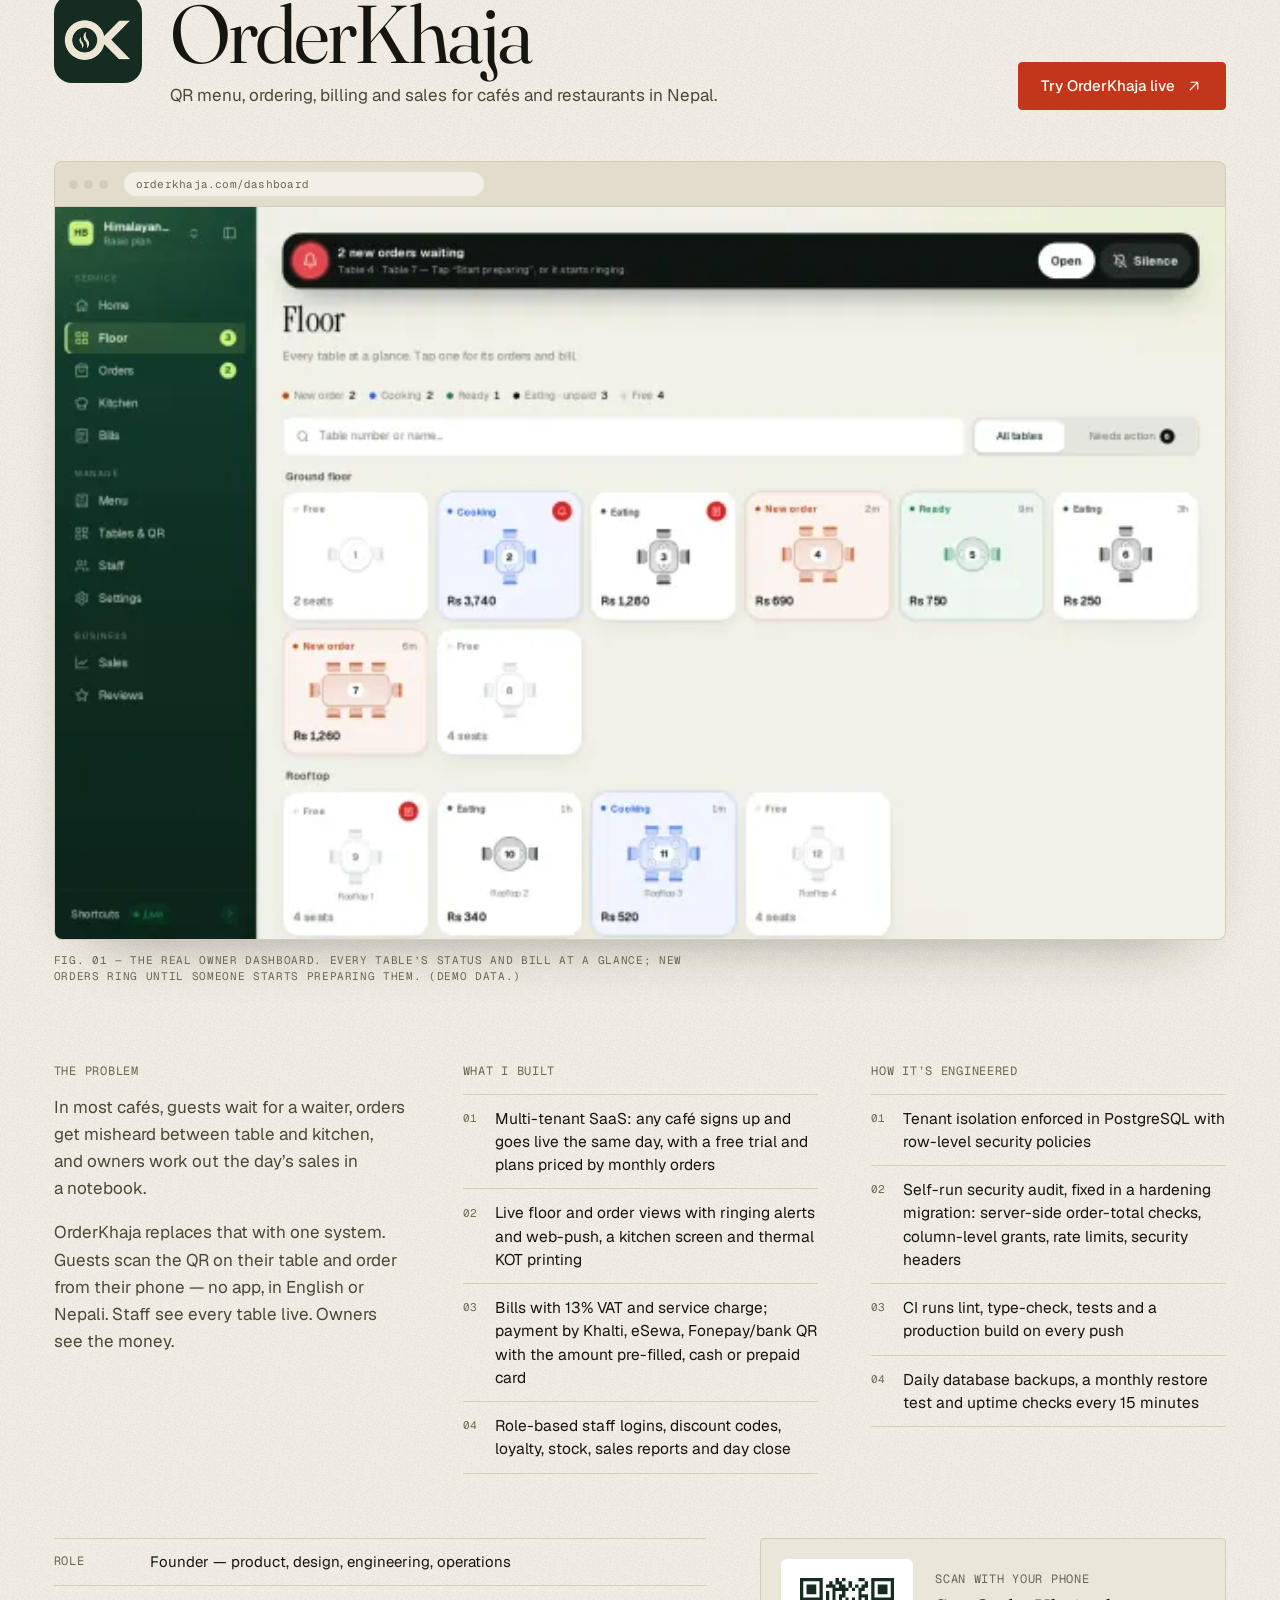
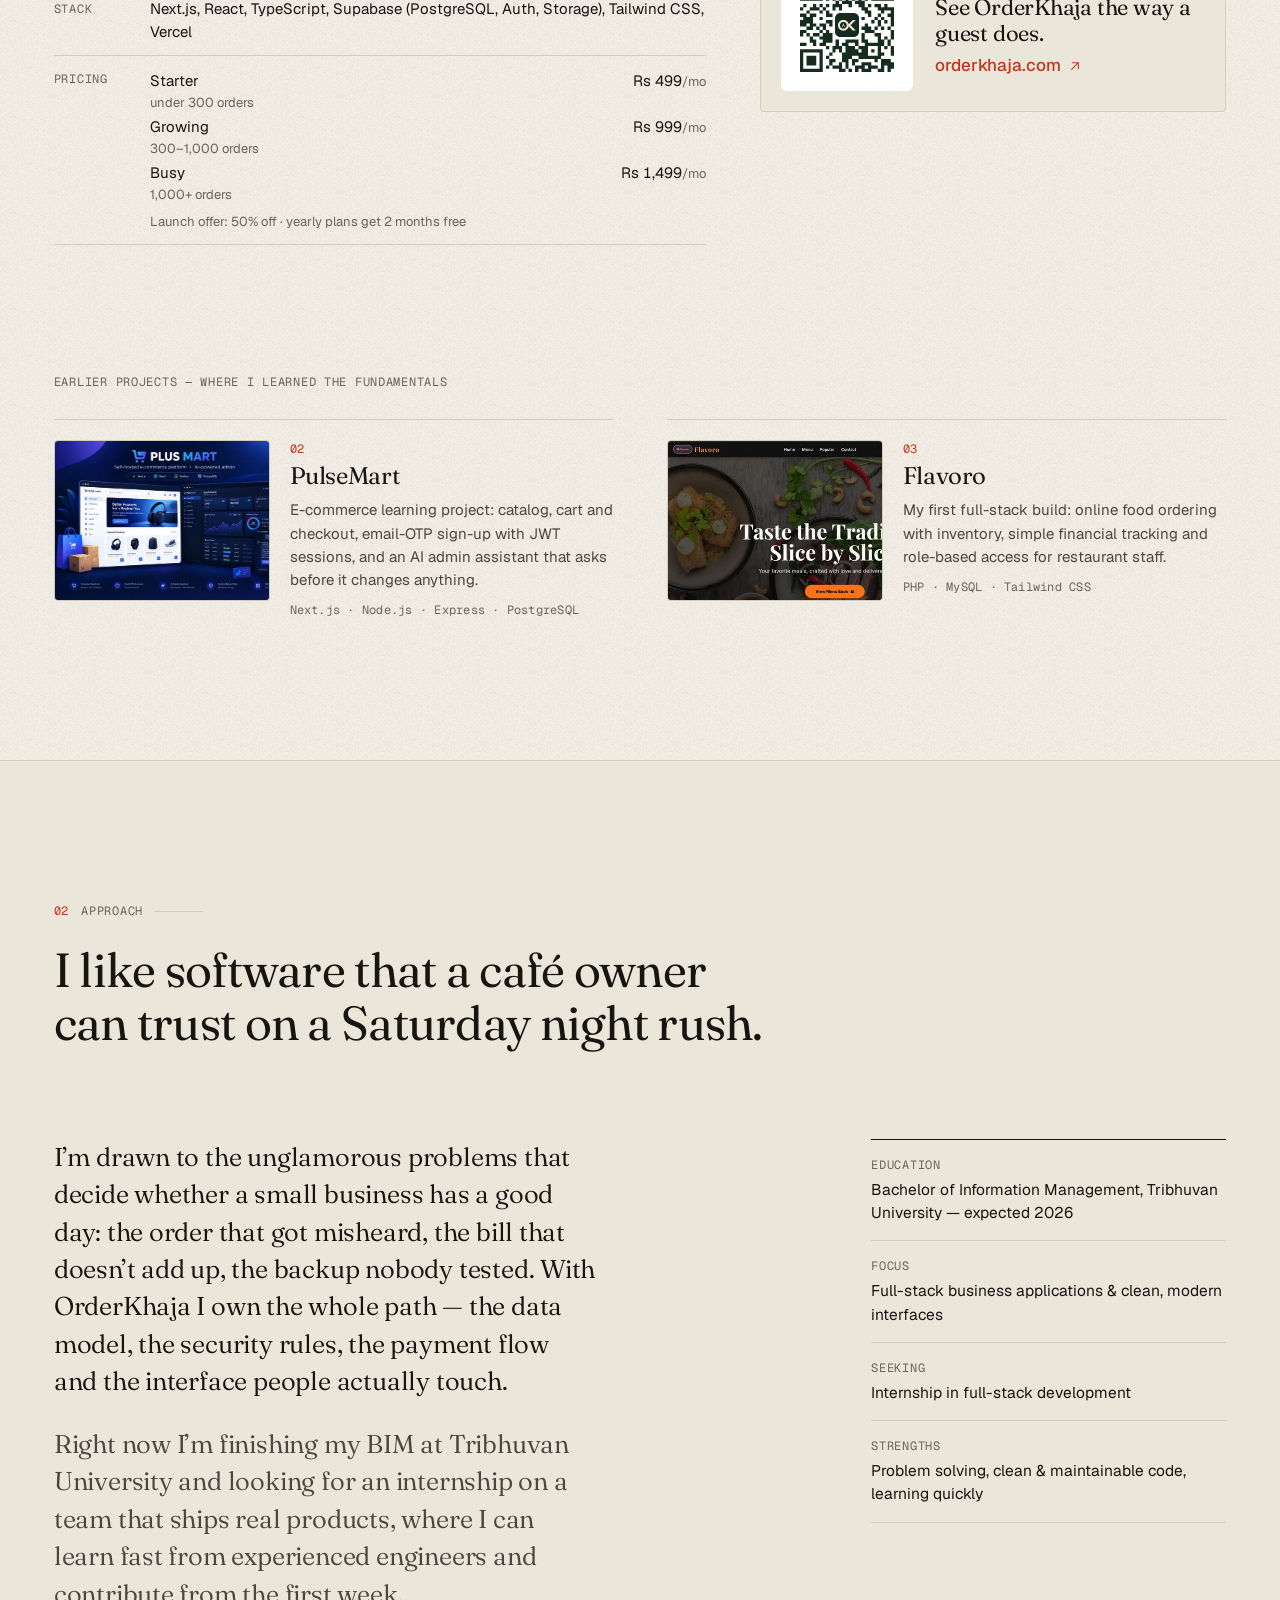
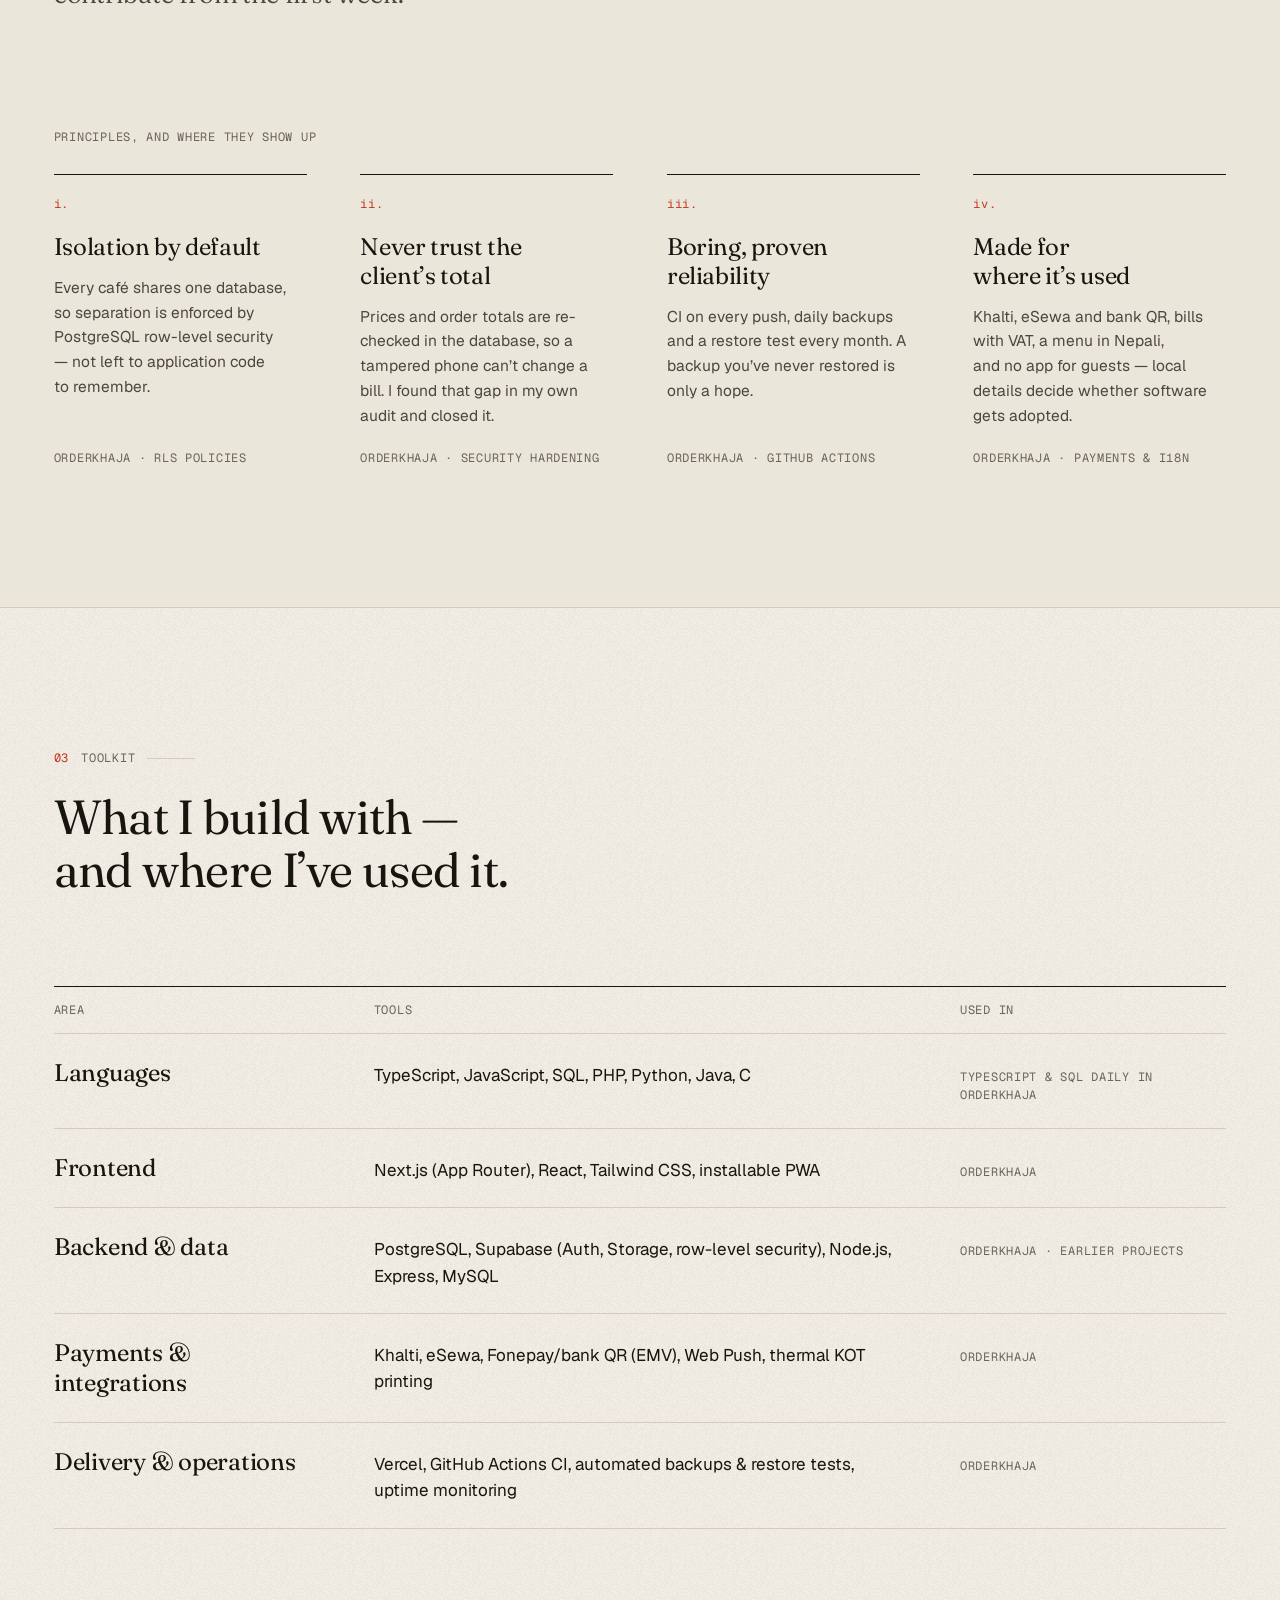
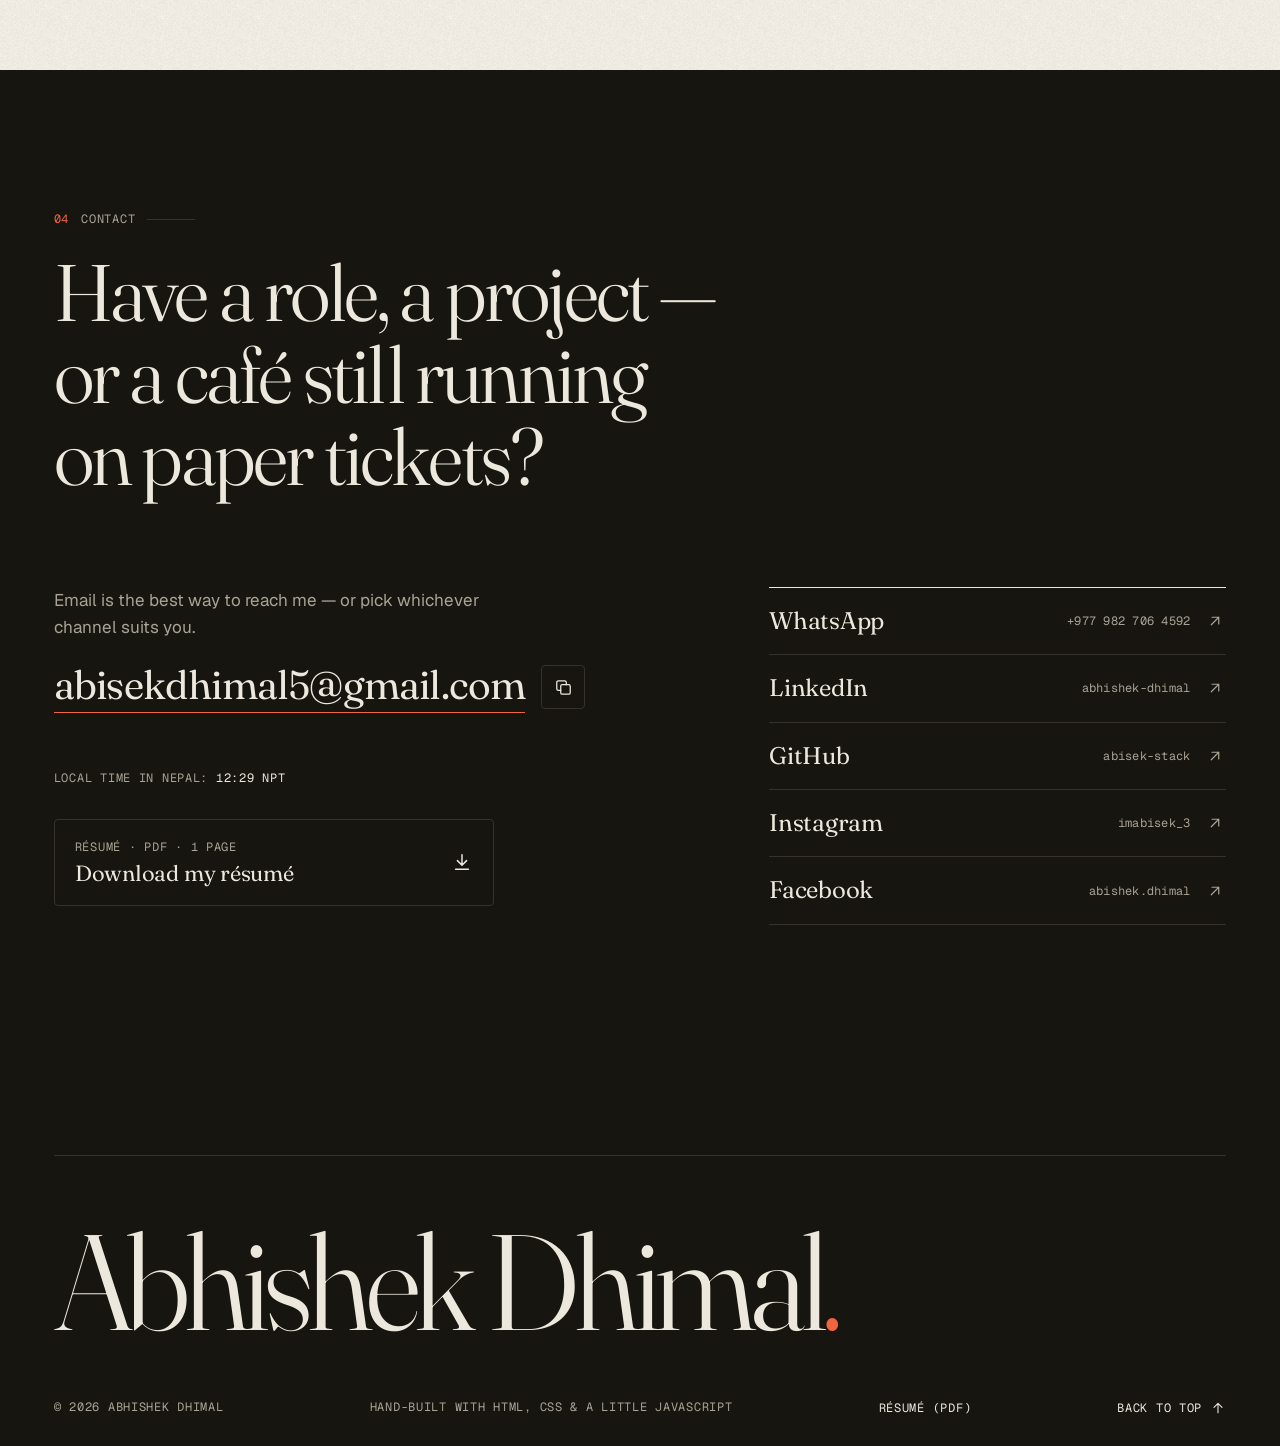
==== commit c11e84eb: "Remove OrderKhaja repo stats (commits, migrations, tests, LOC) Co-Authored-By: Claude Opus 5.5 <nore" ====
--- a/index.html
+++ b/index.html
@@ -222,14 +222,6 @@
           </picture>
           <figcaption class="mono">Fig. 01 — The real owner dashboard. Every table’s status and bill at a glance; new orders ring until someone starts preparing them. (Demo data.)</figcaption>
         </figure>
-
-        <dl class="stats" data-reveal>
-          <div><dt class="mono">Commits, built solo</dt><dd>298</dd></div>
-          <div><dt class="mono">Versioned SQL migrations</dt><dd>116</dd></div>
-          <div><dt class="mono">Automated tests, all passing</dt><dd>94</dd></div>
-          <div><dt class="mono">Lines of TypeScript</dt><dd>42k+</dd></div>
-        </dl>
-        <p class="mono stats-note">From the OrderKhaja repository, October 2026.</p>
 
         <div class="project-cols">
           <div class="project-col" data-reveal>
